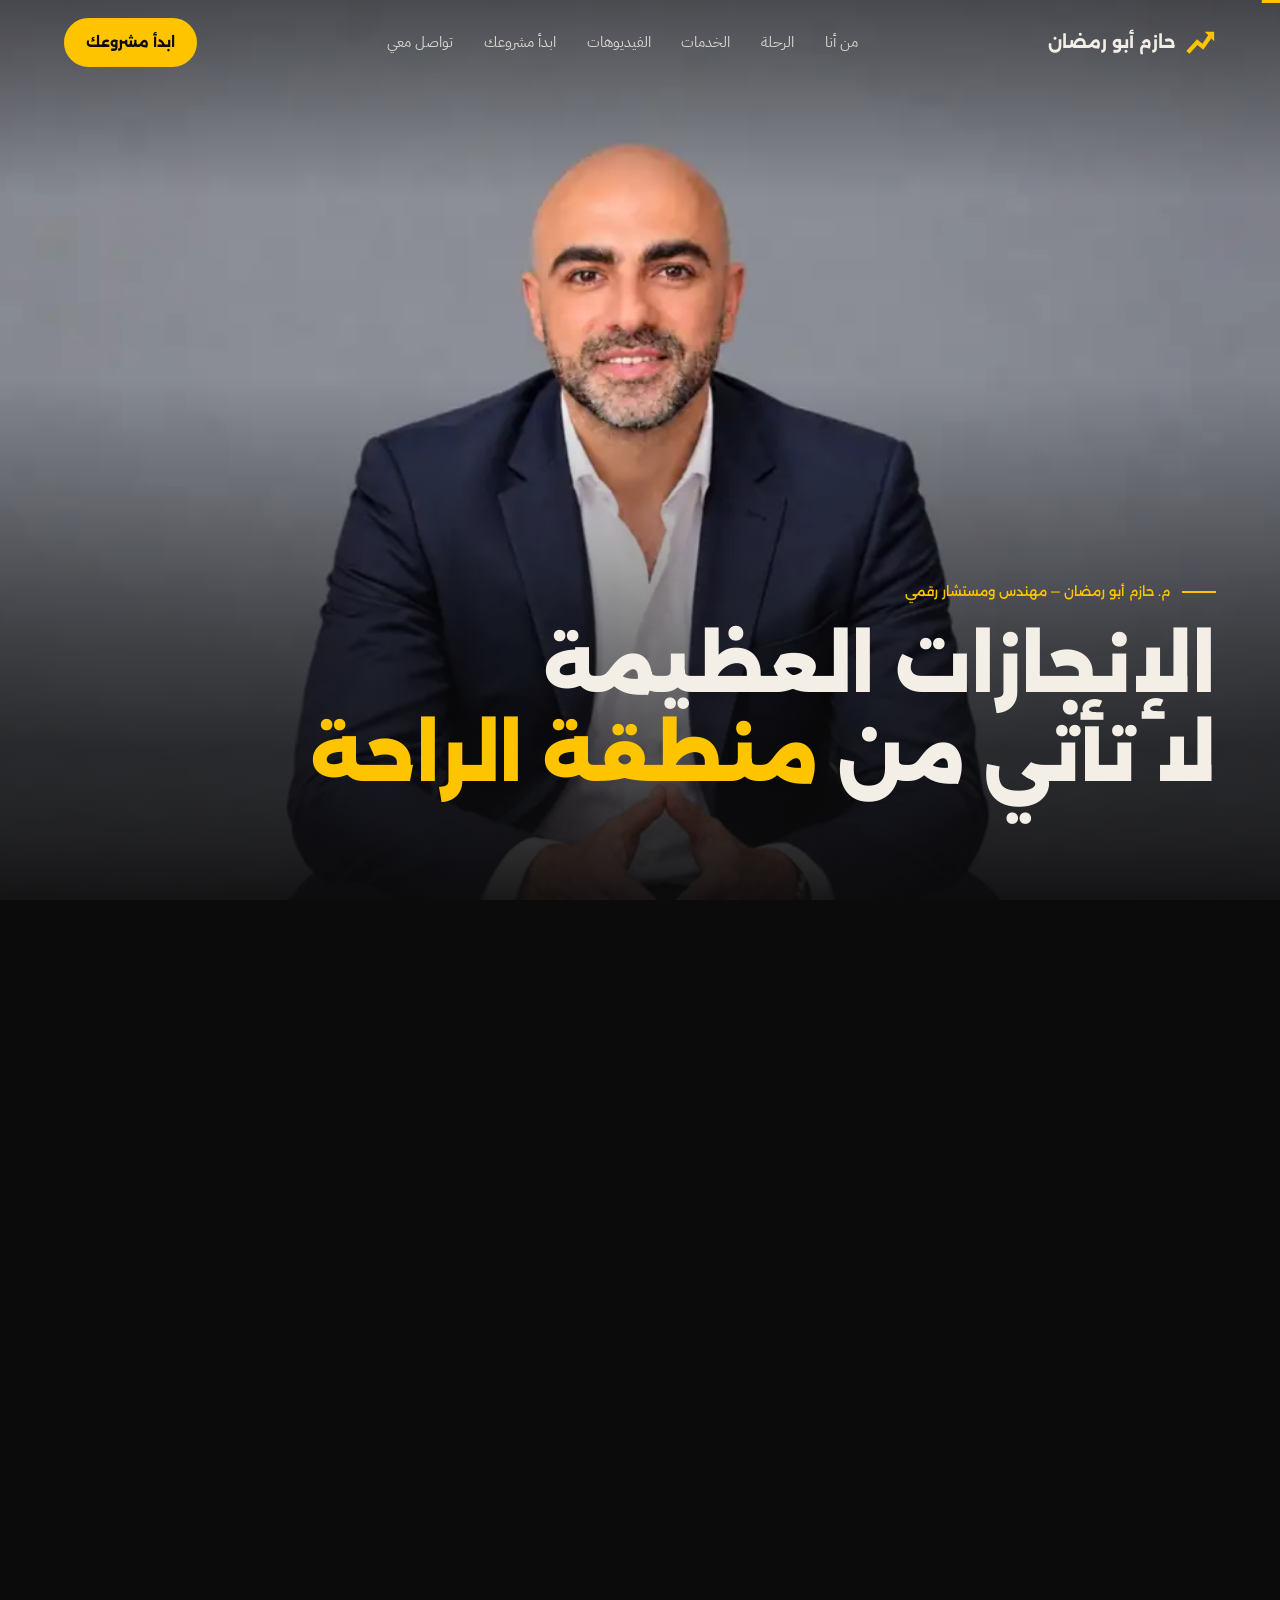
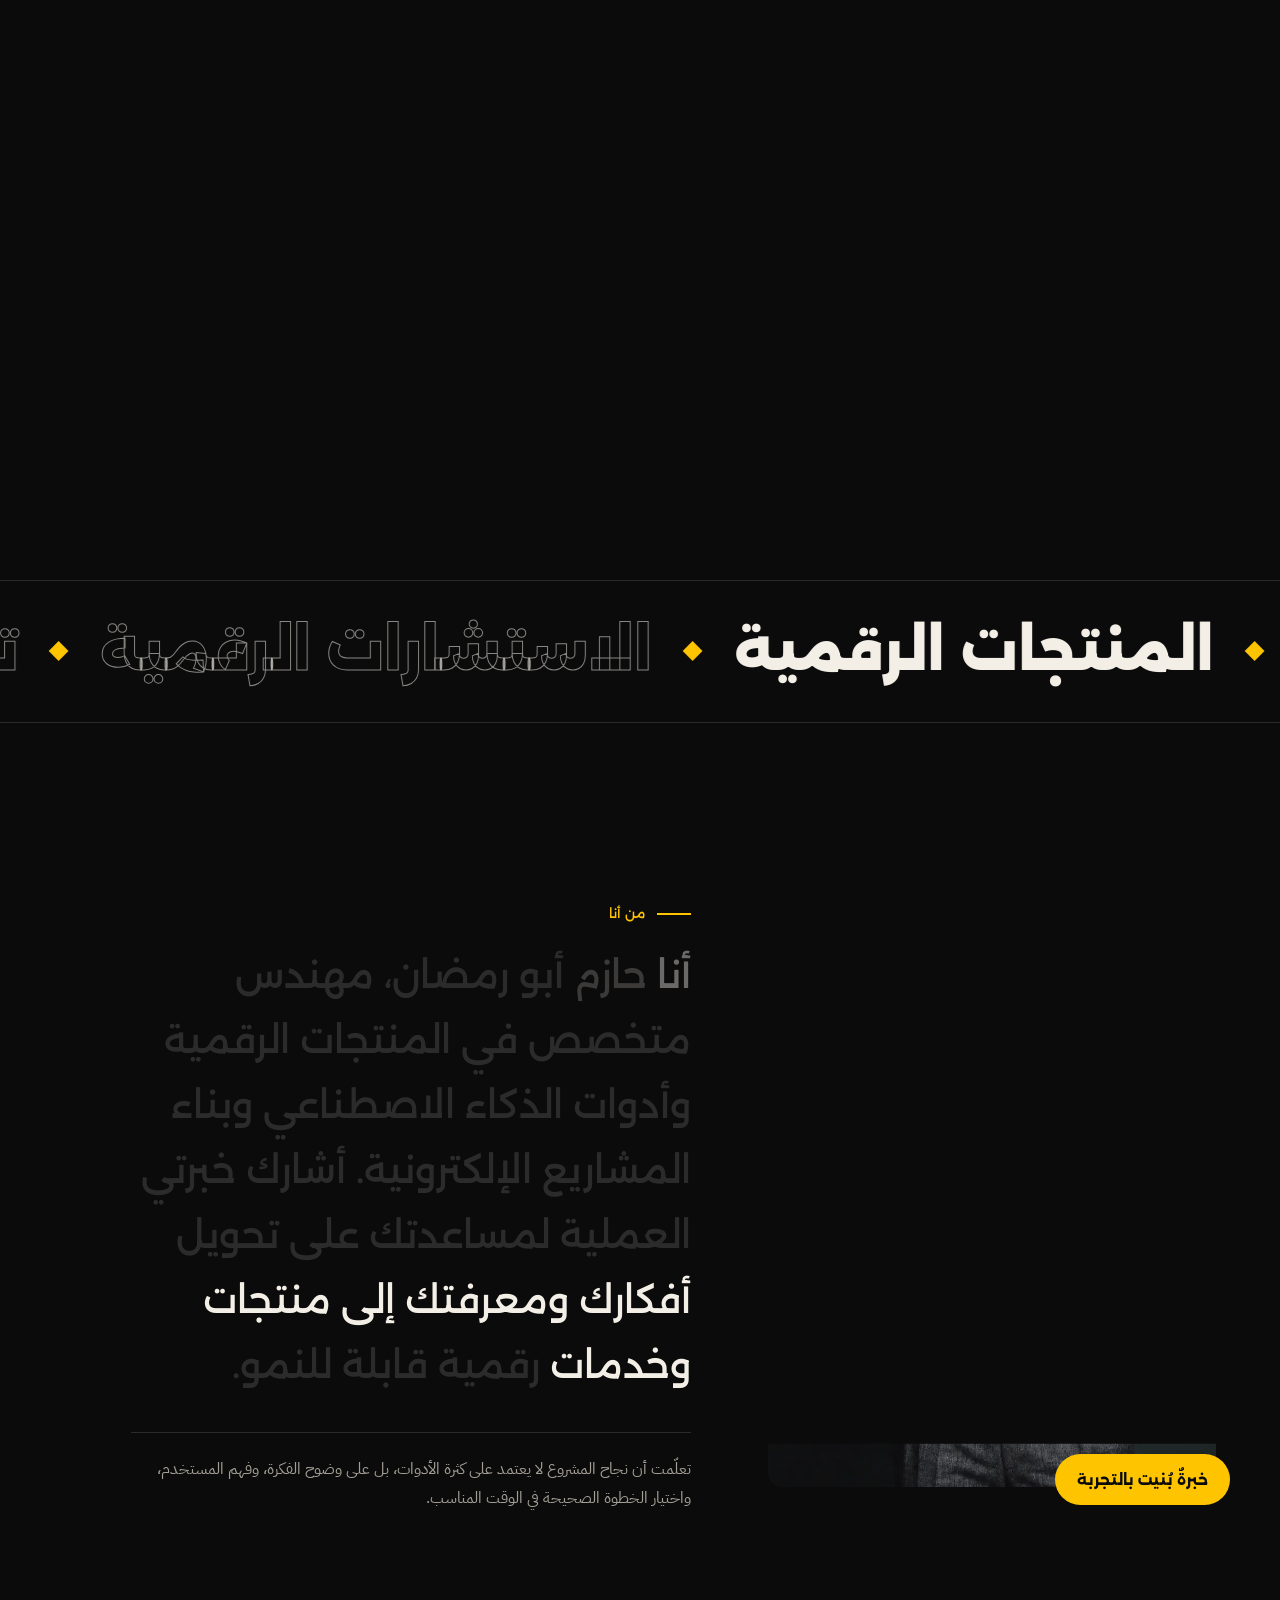
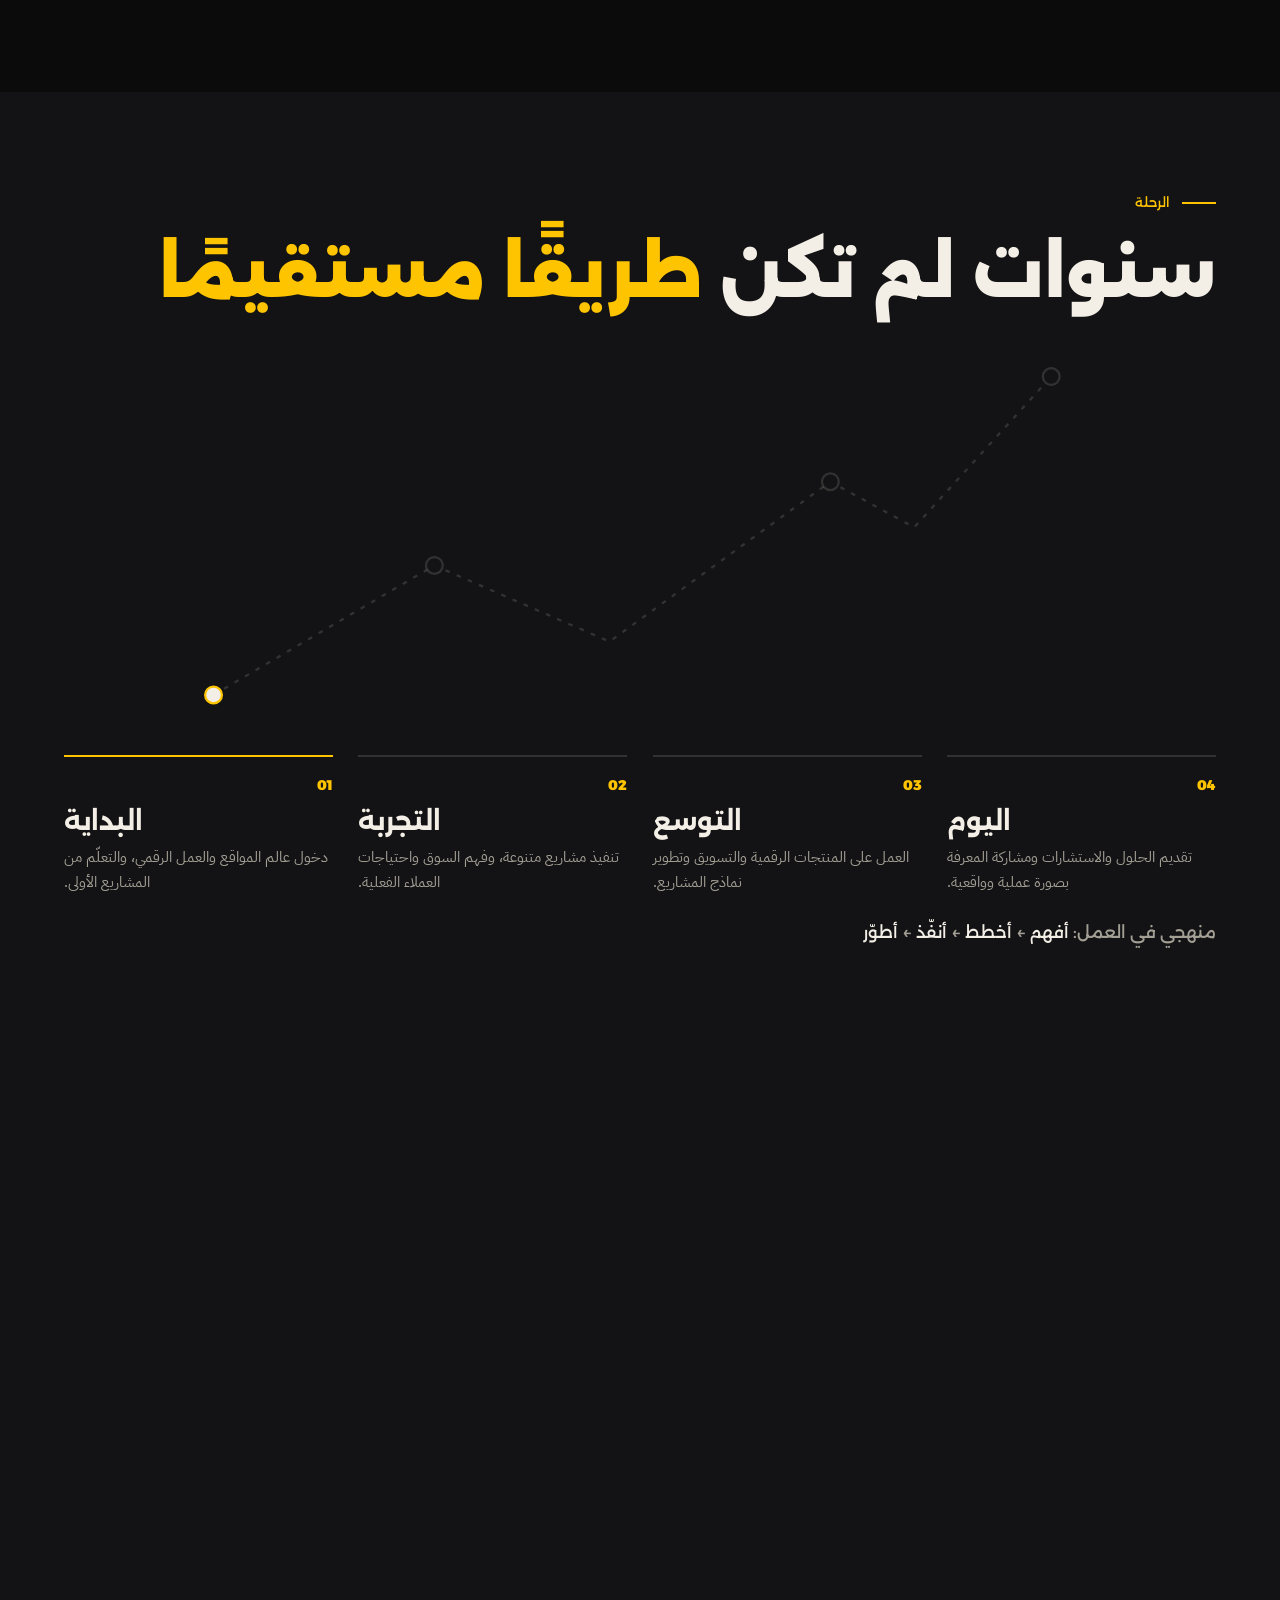
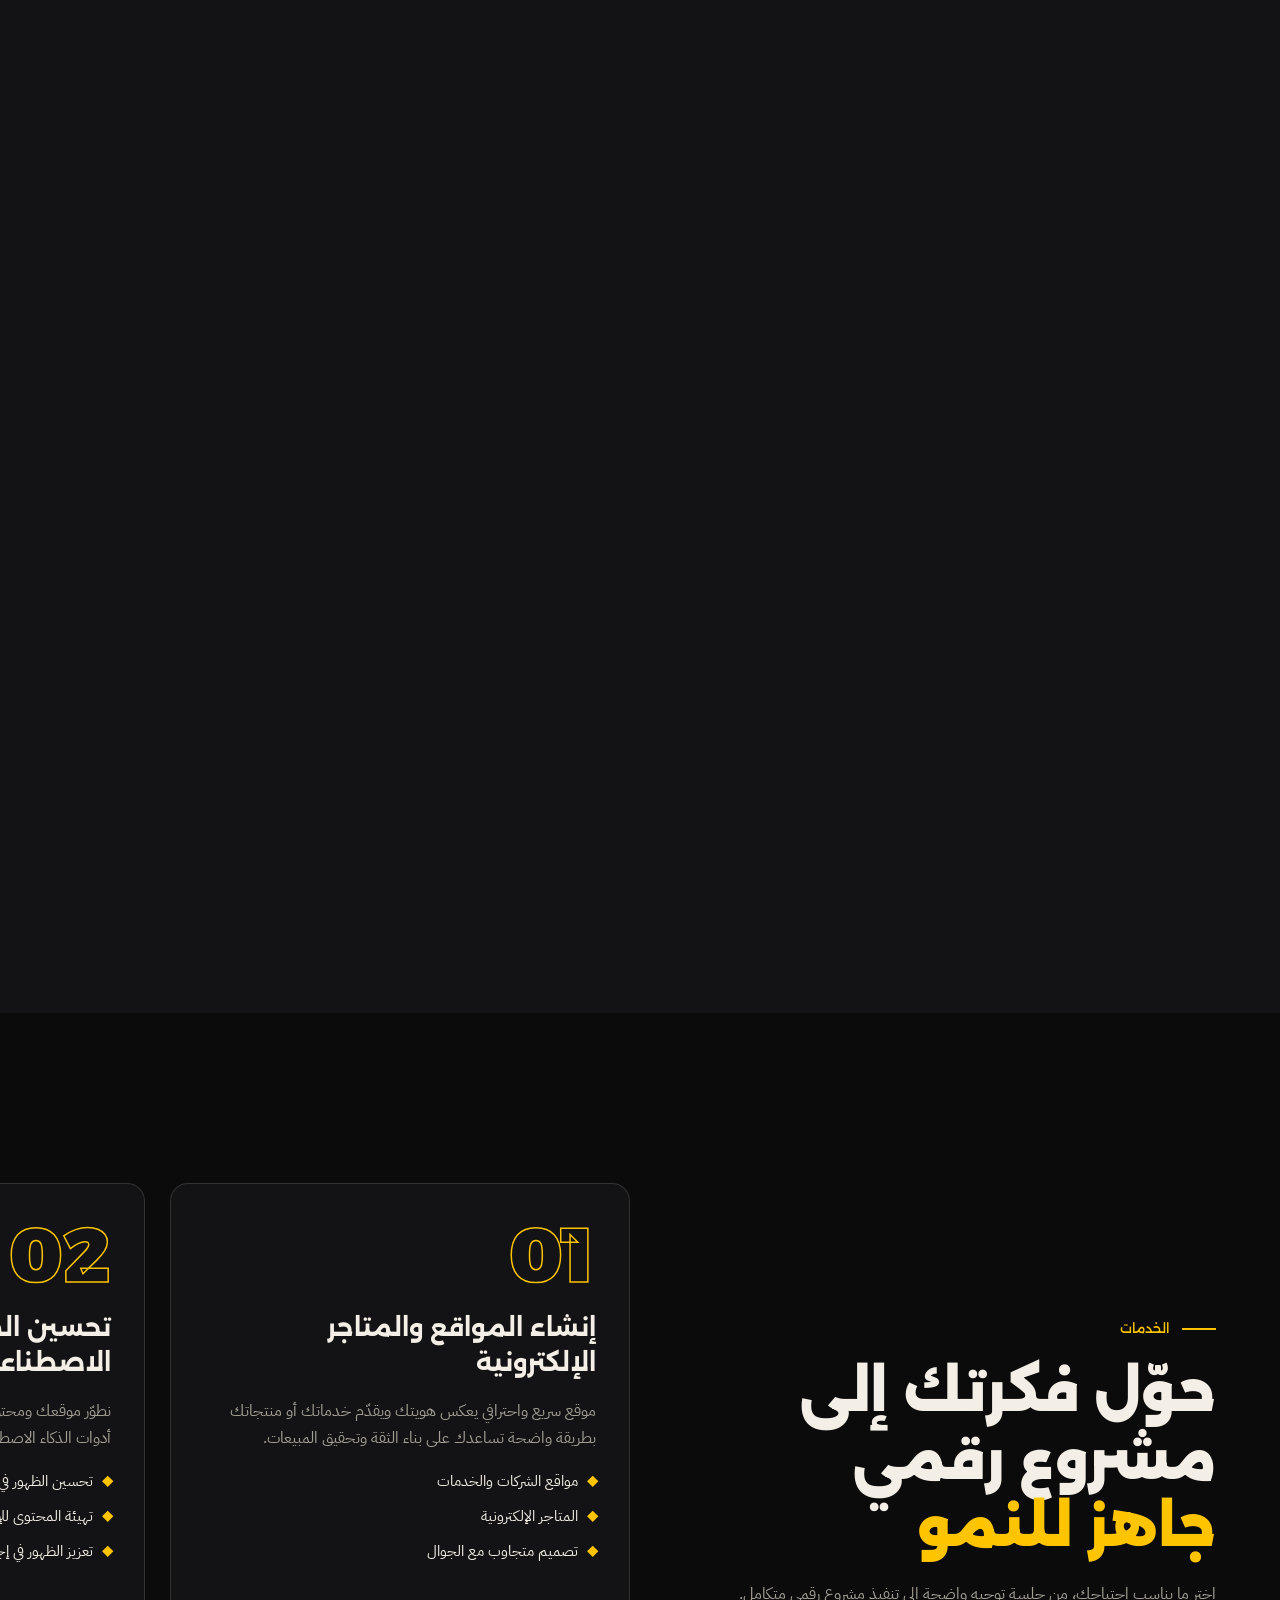
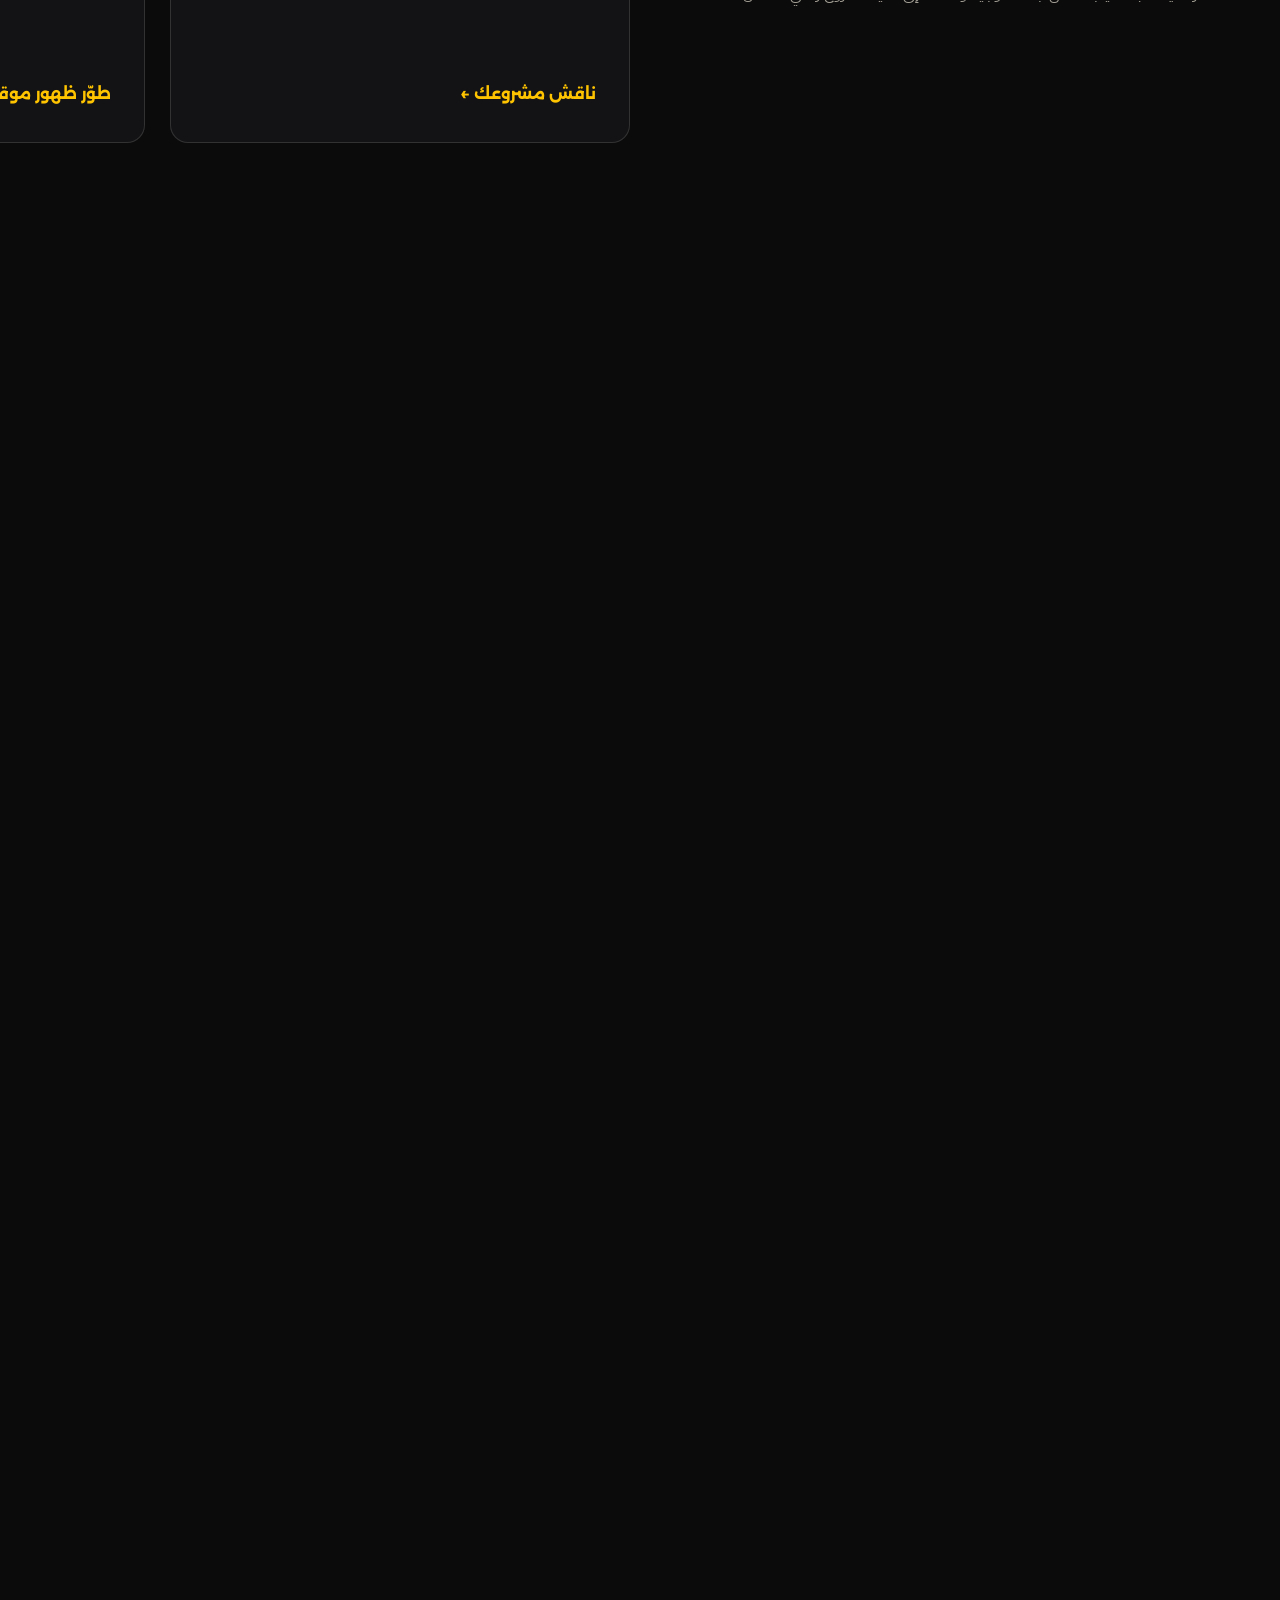
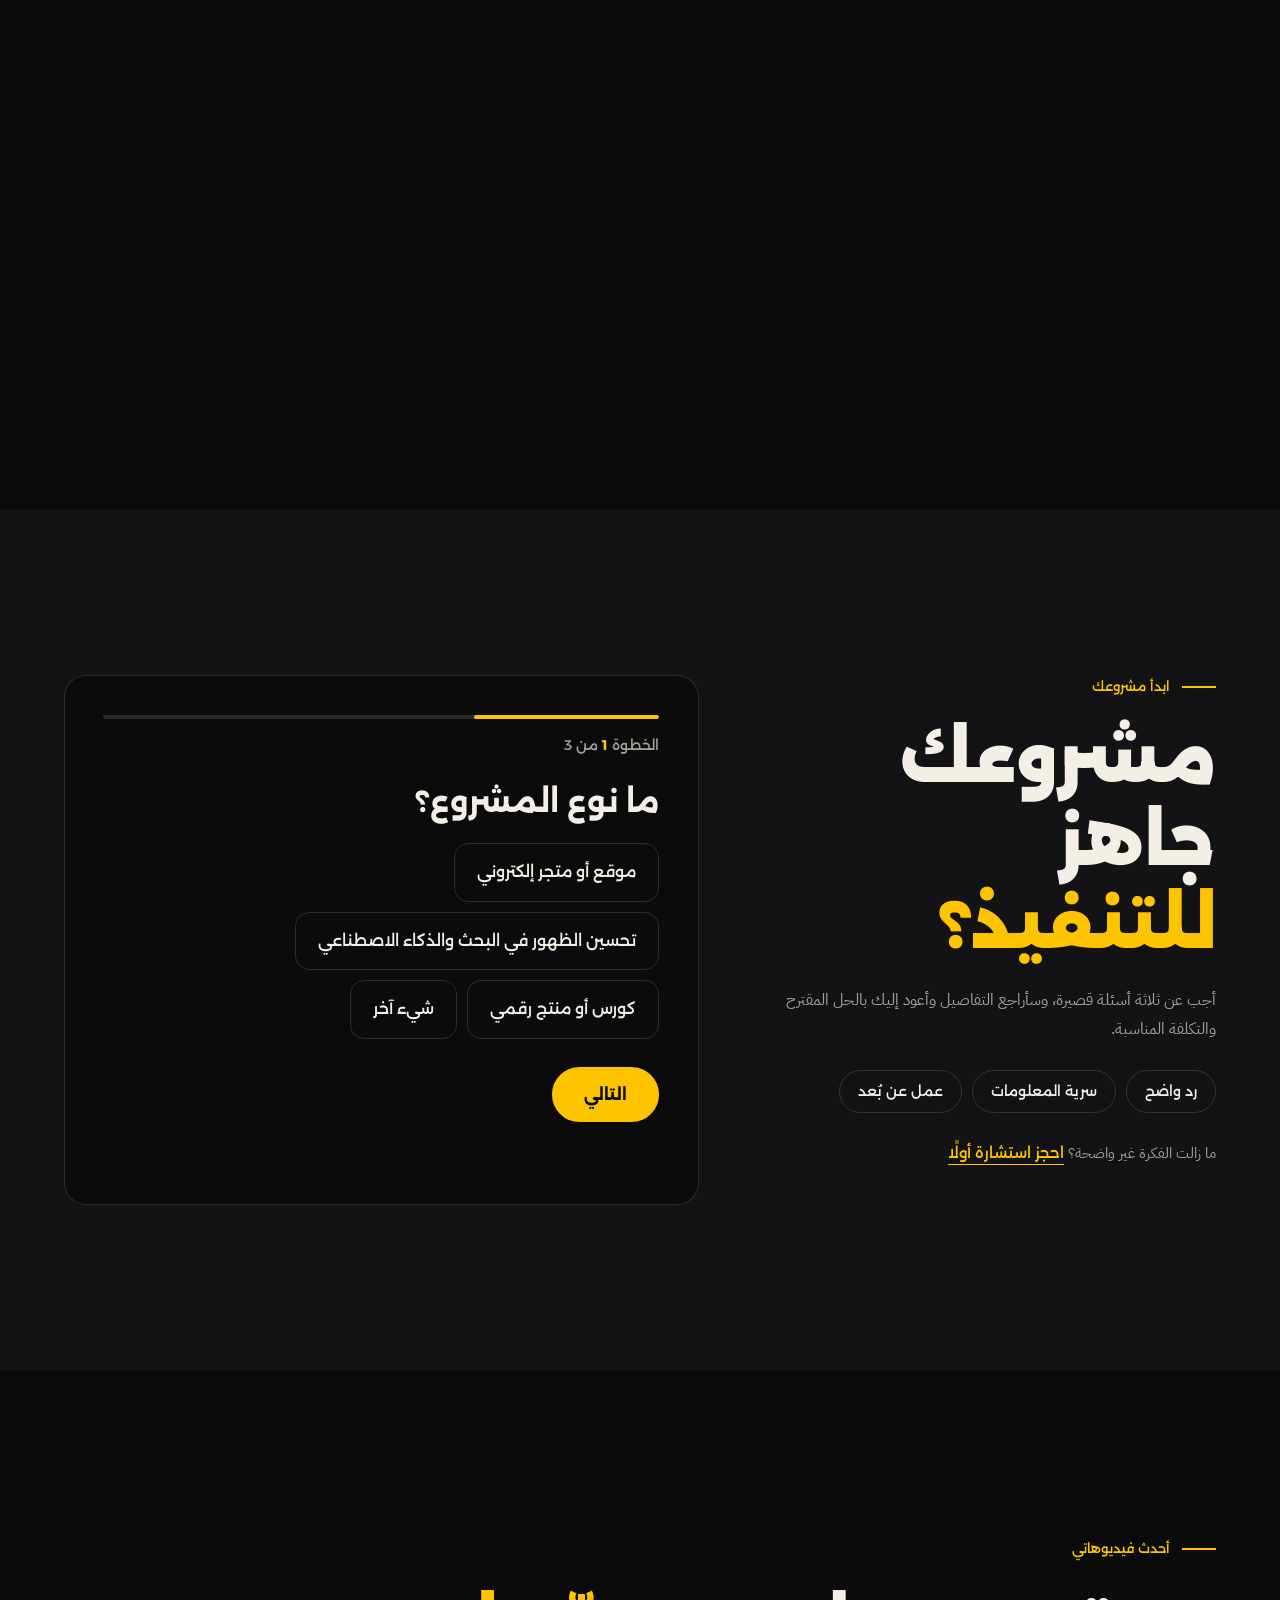
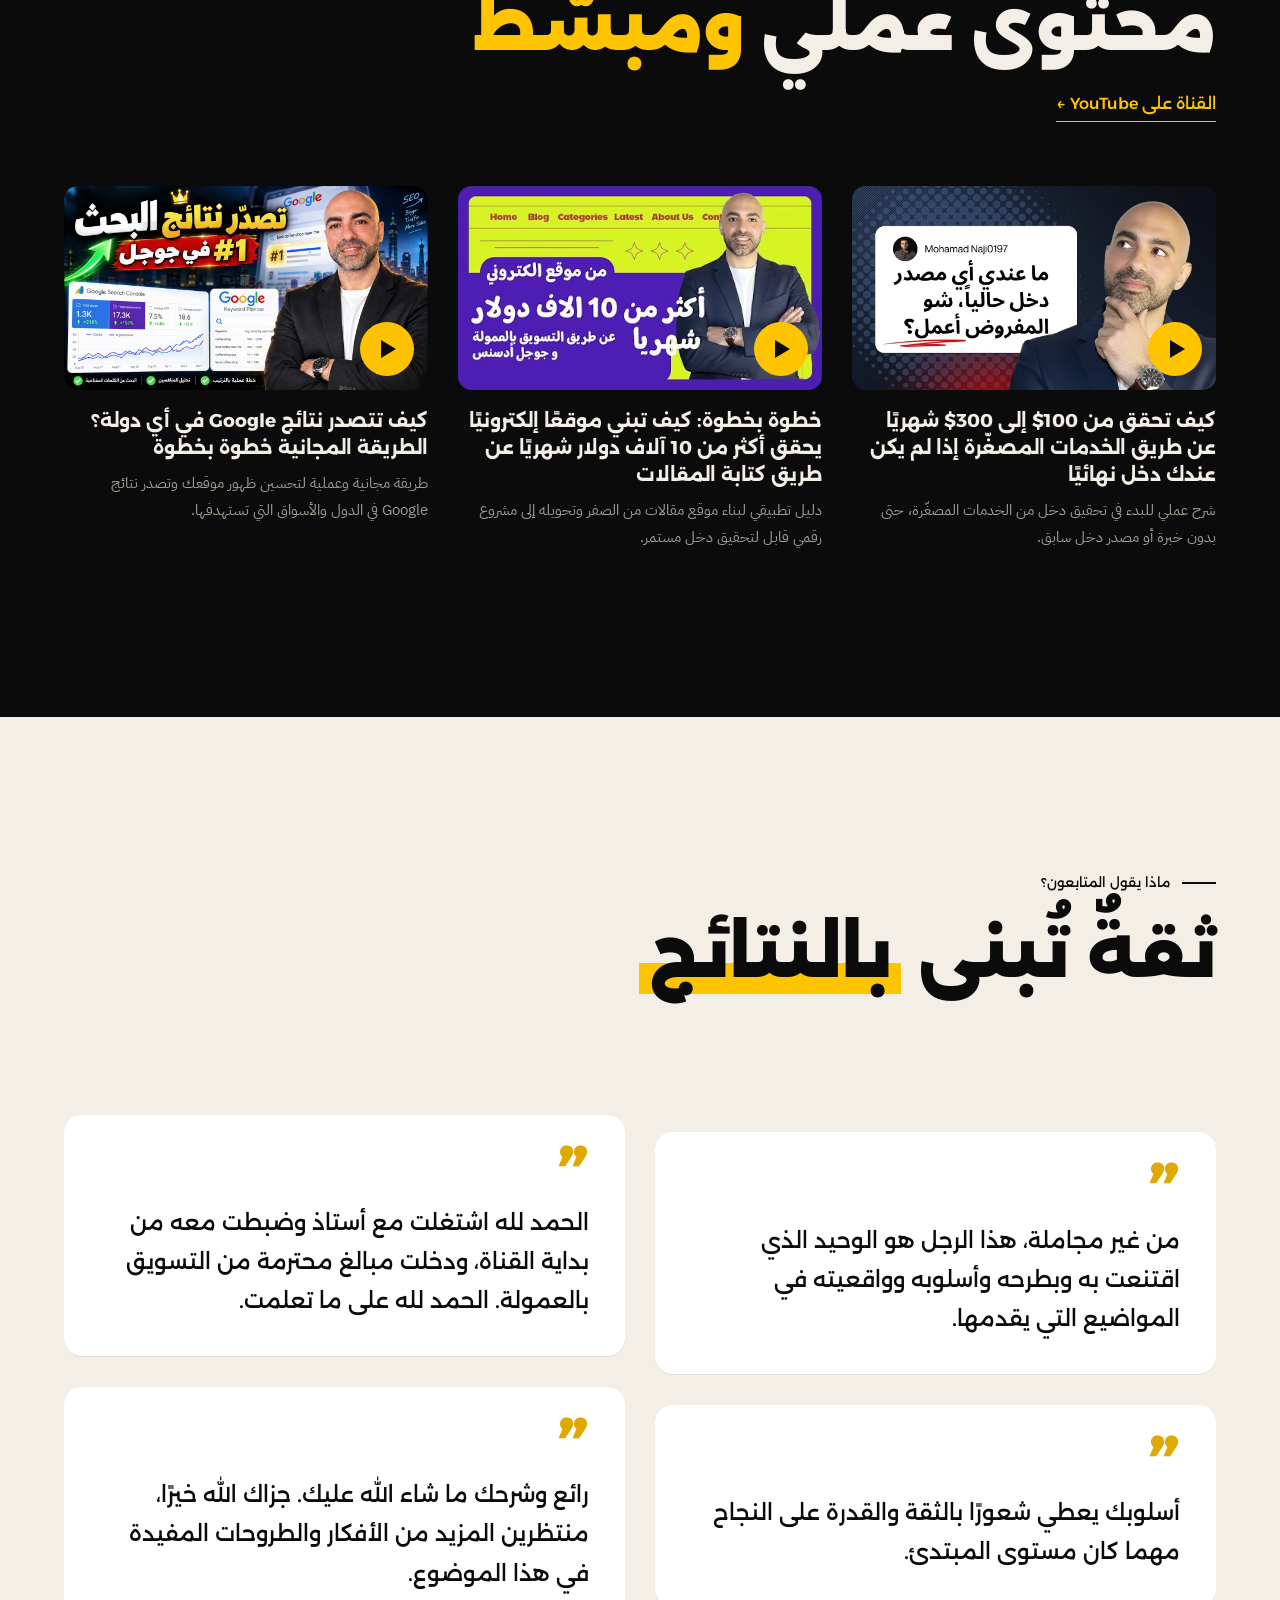
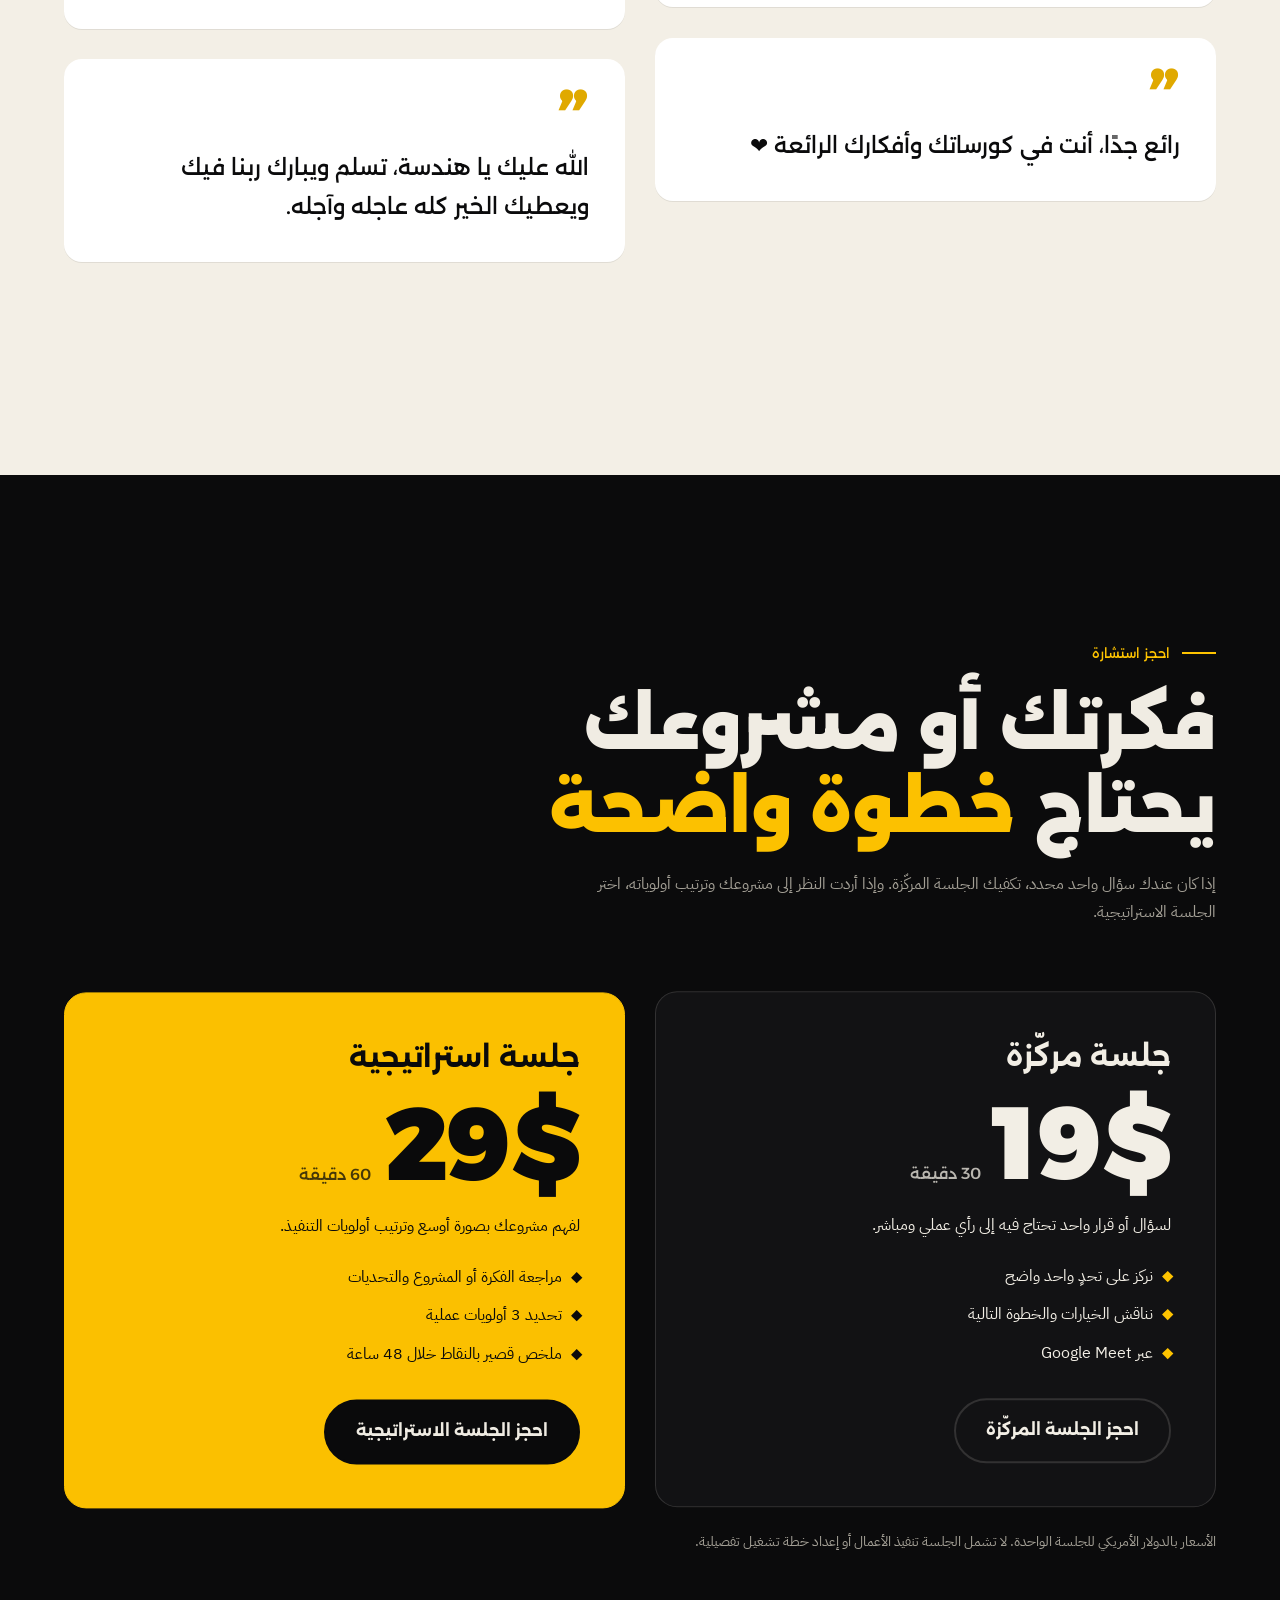
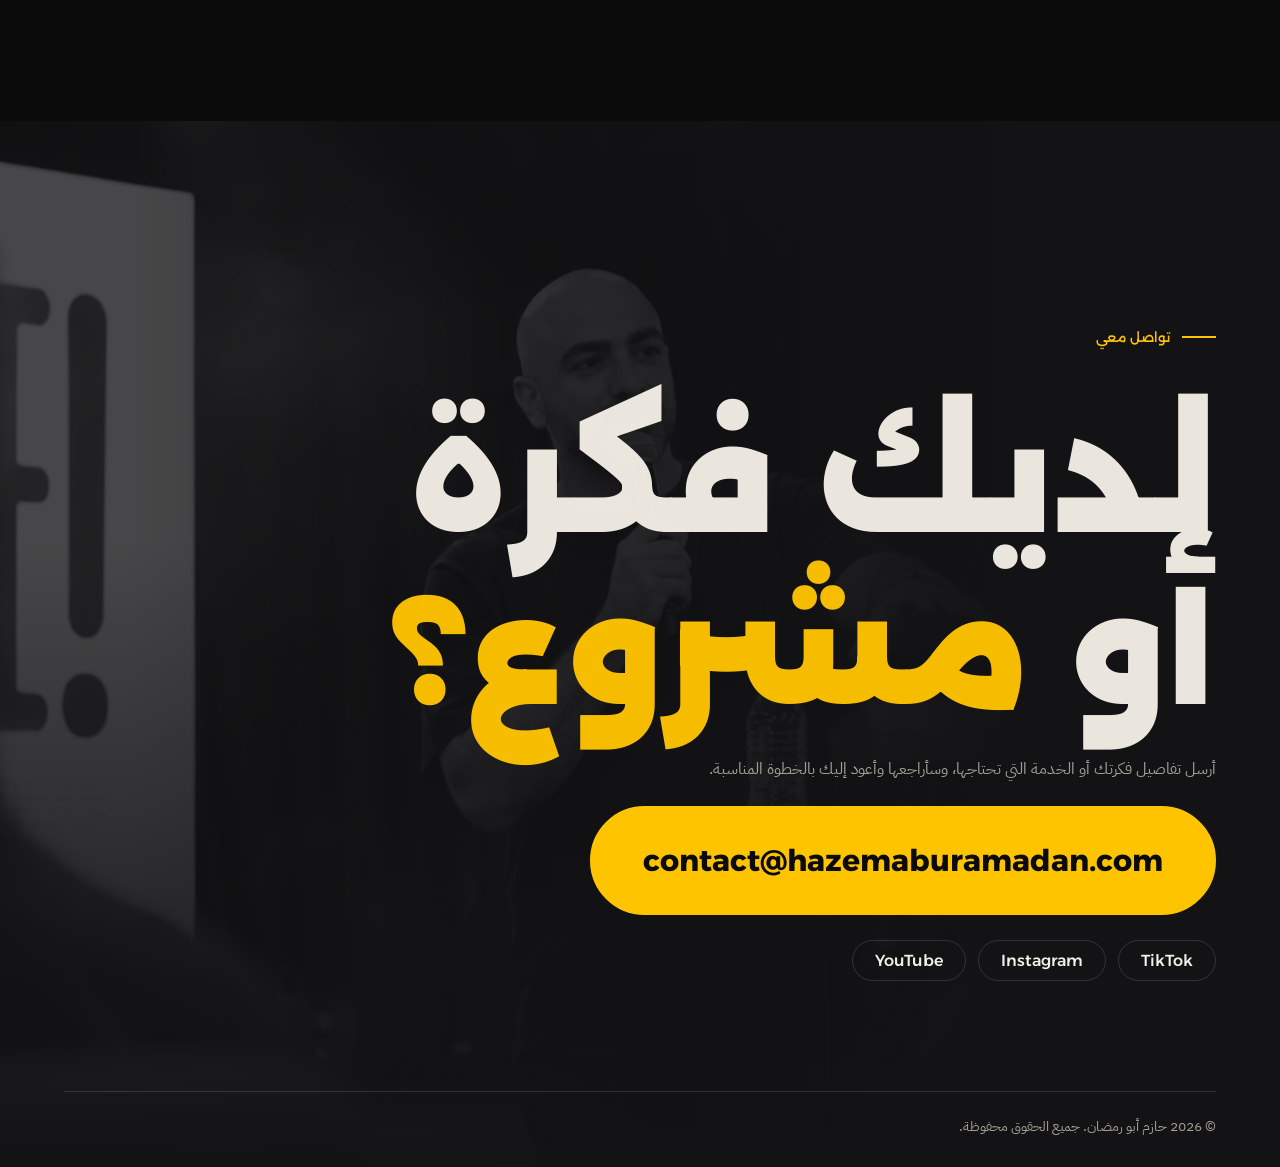
==== index.html @ d41d203f "Send project form submissions through Web3Forms" ====
<!doctype html>
<html lang="ar" dir="rtl">
<head>
<meta charset="utf-8">
<meta name="viewport" content="width=device-width, initial-scale=1">
<title>حازم أبو رمضان — مهندس ومستشار رقمي</title>
<meta name="description" content="م. حازم أبو رمضان، مهندس ومستشار رقمي. أكثر من 131 مشروعًا وموقعًا ناجحًا. استشارات، كورسات، وبناء مشاريع ومنتجات رقمية قابلة للنمو.">
<link rel="canonical" href="https://hazemaburamadan.com/">
<meta property="og:type" content="website">
<meta property="og:locale" content="ar_AR">
<meta property="og:title" content="حازم أبو رمضان — مهندس ومستشار رقمي">
<meta property="og:description" content="أساعدك على تحويل فكرتك إلى مشروع رقمي واضح وقابل للنمو.">
<meta property="og:url" content="https://hazemaburamadan.com/">
<meta property="og:image" content="https://hazemaburamadan.com/assets/img/og.jpg">
<meta name="twitter:card" content="summary_large_image">
<meta name="theme-color" content="#0b0b0c">
<link rel="icon" href="assets/img/logo.png">
<link rel="preconnect" href="https://fonts.googleapis.com">
<link rel="preconnect" href="https://fonts.gstatic.com" crossorigin>
<link href="https://fonts.googleapis.com/css2?family=Alexandria:wght@300;500;700;900&family=IBM+Plex+Sans+Arabic:wght@300;400;500;600&display=swap" rel="stylesheet">
<link rel="preload" as="image" href="assets/seq/f_001.webp">
<link rel="stylesheet" href="assets/css/style.css">
<script type="application/ld+json">
{"@context":"https://schema.org","@type":"Person","name":"حازم أبو رمضان","alternateName":"Hazem Abu Ramadan","jobTitle":"مهندس ومستشار رقمي","url":"https://hazemaburamadan.com/","email":"contact@hazemaburamadan.com","sameAs":["https://www.youtube.com/@HazemAbuRamadan","https://www.instagram.com/hazem.abu.ramadan/","https://www.tiktok.com/@hazem_aburamadan"]}
</script>
</head>
<body>
<a class="skip" href="#about">تخطَّ إلى المحتوى</a>
<div class="progress" aria-hidden="true"><i></i></div>

<header class="top">
  <a class="brand" href="#hero" aria-label="حازم أبو رمضان — الرئيسية">
    <svg class="mark" viewBox="0 0 64 64" aria-hidden="true"><path d="M4 52 24 30l12 10L54 14" fill="none" stroke="currentColor" stroke-width="9" stroke-linejoin="miter"/><path d="M40 8h20v20z" fill="currentColor"/></svg>
    <span>حازم أبو رمضان</span>
  </a>
  <nav class="nav" aria-label="التنقل الرئيسي">
    <a href="#about">من أنا</a>
    <a href="#journey">الرحلة</a>
    <a href="#services">الخدمات</a>
    <a href="#videos">الفيديوهات</a>
    <a href="#project">ابدأ مشروعك</a>
    <a href="#contact">تواصل معي</a>
  </nav>
  <a class="btn btn--sm" href="#project">ابدأ مشروعك</a>
</header>

<main>
<!-- ============ HERO: scroll-scrubbed film ============ -->
<section class="hero" id="hero">
  <div class="hero__stage">
    <canvas class="hero__canvas" aria-hidden="true"></canvas>
    <img class="hero__poster" src="assets/seq/f_001.webp" alt="المهندس حازم أبو رمضان جالسًا ببدلة كحلية">
    <div class="hero__scrim" aria-hidden="true"></div>

    <div class="hero__copy" data-phase="0">
      <p class="eyebrow">م. حازم أبو رمضان — مهندس ومستشار رقمي</p>
      <h1>الإنجازات العظيمة<br>لا تأتي من <em>منطقة الراحة</em></h1>
    </div>

    <div class="hero__copy" data-phase="1" aria-hidden="true">
      <div class="stat">
        <b><span data-count="131">131</span>+</b>
        <span>مشروعًا وموقعًا ناجحًا</span>
      </div>
      <div class="stat">
        <b><span data-count="10">10</span>+</b>
        <span>سنوات من التجربة والتنفيذ</span>
      </div>
    </div>

    <div class="hero__copy" data-phase="2" aria-hidden="true">
      <h2>أحوّل فكرتك إلى مشروع رقمي<br><em>واضح وقابل للنمو</em></h2>
      <div class="hero__cta"><a class="btn" href="#project">ابدأ مشروعك</a><a class="btn btn--ghost" href="#consult">احجز استشارة</a></div>
    </div>

    <div class="hero__cue" aria-hidden="true"><span>مرّر للأسفل</span><i></i></div>
  </div>
</section>

<!-- ============ MARQUEE ============ -->
<div class="marquee" aria-hidden="true">
  <div class="marquee__track">
    <span>المنتجات الرقمية</span><i></i><span>أدوات الذكاء الاصطناعي</span><i></i><span>التسويق الرقمي</span><i></i><span>بناء المواقع</span><i></i><span>تطوير المشاريع</span><i></i><span>الاستشارات الرقمية</span><i></i>
    <span>المنتجات الرقمية</span><i></i><span>أدوات الذكاء الاصطناعي</span><i></i><span>التسويق الرقمي</span><i></i><span>بناء المواقع</span><i></i><span>تطوير المشاريع</span><i></i><span>الاستشارات الرقمية</span><i></i>
  </div>
</div>

<!-- ============ ABOUT ============ -->
<section class="about" id="about">
  <div class="about__media">
    <div class="about__frame"><img src="assets/img/portrait-dark.webp" alt="حازم أبو رمضان واقفًا بثقة بقميص أسود" loading="lazy" width="1000" height="1250"></div>
    <span class="about__tag">خبرةٌ بُنيت بالتجربة</span>
  </div>
  <div class="about__text">
    <p class="eyebrow">من أنا</p>
    <p class="reveal-words">أنا حازم أبو رمضان، مهندس متخصص في المنتجات الرقمية وأدوات الذكاء الاصطناعي وبناء المشاريع الإلكترونية. أشارك خبرتي العملية لمساعدتك على تحويل أفكارك ومعرفتك إلى منتجات وخدمات رقمية قابلة للنمو.</p>
    <p class="about__small">تعلّمت أن نجاح المشروع لا يعتمد على كثرة الأدوات، بل على وضوح الفكرة، وفهم المستخدم، واختيار الخطوة الصحيحة في الوقت المناسب.</p>
  </div>
</section>

<!-- ============ JOURNEY: the logo arrow draws itself ============ -->
<section class="journey" id="journey">
  <div class="journey__stage">
    <div class="journey__head">
      <p class="eyebrow">الرحلة</p>
      <h2>سنوات لم تكن <em>طريقًا مستقيمًا</em></h2>
    </div>
    <svg class="journey__svg" viewBox="0 0 1200 520" preserveAspectRatio="xMidYMid meet" aria-hidden="true">
      <path class="journey__ghost" d="M40 470 L330 300 L560 400 L850 190 L960 250 L1140 52"/>
      <path class="journey__line" d="M40 470 L330 300 L560 400 L850 190 L960 250 L1140 52"/>
      <path class="journey__head-arrow" d="M1078 8 H1188 V118 Z"/>
      <circle class="journey__dot" data-i="0" cx="40" cy="470" r="11"/>
      <circle class="journey__dot" data-i="1" cx="330" cy="300" r="11"/>
      <circle class="journey__dot" data-i="2" cx="850" cy="190" r="11"/>
      <circle class="journey__dot" data-i="3" cx="1140" cy="52" r="11"/>
    </svg>
    <ol class="journey__steps">
      <li data-i="0"><b>01</b><h3>البداية</h3><p>دخول عالم المواقع والعمل الرقمي، والتعلّم من المشاريع الأولى.</p></li>
      <li data-i="1"><b>02</b><h3>التجربة</h3><p>تنفيذ مشاريع متنوعة، وفهم السوق واحتياجات العملاء الفعلية.</p></li>
      <li data-i="2"><b>03</b><h3>التوسع</h3><p>العمل على المنتجات الرقمية والتسويق وتطوير نماذج المشاريع.</p></li>
      <li data-i="3"><b>04</b><h3>اليوم</h3><p>تقديم الحلول والاستشارات ومشاركة المعرفة بصورة عملية وواقعية.</p></li>
    </ol>
    <p class="journey__method">منهجي في العمل: <span>أفهم</span> ← <span>أخطط</span> ← <span>أنفّذ</span> ← <span>أطوّر</span></p>
  </div>
</section>

<!-- ============ SERVICES: horizontal scroll ============ -->
<section class="services" id="services">
  <div class="services__stage">
    <div class="services__track">
      <div class="services__intro">
        <p class="eyebrow">الخدمات</p>
        <h2>حوّل فكرتك إلى مشروع رقمي <em>جاهز للنمو</em></h2>
        <p>اختر ما يناسب احتياجك، من جلسة توجيه واضحة إلى تنفيذ مشروع رقمي متكامل.</p>
      </div>
      <article class="card">
        <b class="card__n">01</b>
        <h3>إنشاء المواقع والمتاجر الإلكترونية</h3>
        <p>موقع سريع واحترافي يعكس هويتك ويقدّم خدماتك أو منتجاتك بطريقة واضحة تساعدك على بناء الثقة وتحقيق المبيعات.</p>
        <ul><li>مواقع الشركات والخدمات</li><li>المتاجر الإلكترونية</li><li>تصميم متجاوب مع الجوال</li></ul>
        <a href="#project">ناقش مشروعك ←</a>
      </article>
      <article class="card">
        <b class="card__n">02</b>
        <h3>تحسين الظهور في البحث والذكاء الاصطناعي</h3>
        <p>نطوّر موقعك ومحتواك ليظهر بصورة أفضل في Google وإجابات أدوات الذكاء الاصطناعي، عبر خطة عملية تناسب مشروعك.</p>
        <ul><li>تحسين الظهور في Google عبر SEO</li><li>تهيئة المحتوى للإجابات المباشرة عبر AEO</li><li>تعزيز الظهور في إجابات الذكاء الاصطناعي عبر GEO</li></ul>
        <a href="#project">طوّر ظهور موقعك ←</a>
      </article>
      <article class="card">
        <b class="card__n">03</b>
        <h3>الاستشارات الرقمية</h3>
        <p>جلسة فردية نراجع فيها فكرتك أو مشروعك، نحدّد التحديات، ونخرج بخطة واضحة وخطوات قابلة للتنفيذ.</p>
        <ul><li>تقييم الفكرة والنموذج الربحي</li><li>اختيار الأدوات المناسبة</li><li>خطة تنفيذ عملية</li></ul>
        <a href="#consult">احجز استشارتك ←</a>
      </article>
      <article class="card">
        <b class="card__n">04</b>
        <h3>تطوير وتجهيز المنتجات الرقمية</h3>
        <p>مساعدتك في تحويل خبرتك أو فكرتك إلى كورس أو منتج رقمي منظم وجاهز للبيع، من العرض حتى الإطلاق.</p>
        <ul><li>ترتيب المنتج والعرض</li><li>تجهيز منصة البيع</li><li>إعداد رحلة العميل</li></ul>
        <a href="#project">ابدأ منتجك الرقمي ←</a>
      </article>
      <div class="services__photo"><img src="assets/img/stage-blue.webp" alt="حازم أبو رمضان يلقي محاضرة على المسرح" loading="lazy" width="1000" height="1331"></div>
    </div>
  </div>
</section>

<!-- ============ PROJECT BRIEF FORM ============ -->
<section class="project" id="project">
  <div class="project__head">
    <p class="eyebrow">ابدأ مشروعك</p>
    <h2>مشروعك جاهز <em>للتنفيذ؟</em></h2>
    <p>أجب عن ثلاثة أسئلة قصيرة، وسأراجع التفاصيل وأعود إليك بالحل المقترح والتكلفة المناسبة.</p>
    <ul class="project__trust"><li>رد واضح</li><li>سرية المعلومات</li><li>عمل عن بُعد</li></ul>
    <p class="project__alt">ما زالت الفكرة غير واضحة؟ <a class="link" href="#consult">احجز استشارة أولًا</a></p>
  </div>

  <form class="brief" action="mailto:contact@hazemaburamadan.com" method="post" enctype="text/plain" data-access-key="a181da45-0cd7-4016-ab55-d5586b42b262">
    <div class="brief__progress" aria-hidden="true"><i></i></div>
    <p class="brief__count" aria-live="polite">الخطوة <b>1</b> من 3</p>

    <fieldset class="brief__step">
      <legend>ما نوع المشروع؟</legend>
      <div class="chips">
        <label><input type="radio" name="نوع المشروع" value="موقع أو متجر إلكتروني" required><span>موقع أو متجر إلكتروني</span></label>
        <label><input type="radio" name="نوع المشروع" value="تحسين الظهور في البحث والذكاء الاصطناعي"><span>تحسين الظهور في البحث والذكاء الاصطناعي</span></label>
        <label><input type="radio" name="نوع المشروع" value="كورس أو منتج رقمي"><span>كورس أو منتج رقمي</span></label>
        <label><input type="radio" name="نوع المشروع" value="شيء آخر"><span>شيء آخر</span></label>
      </div>
    </fieldset>

    <fieldset class="brief__step">
      <legend>الميزانية وموعد البدء</legend>
      <p class="brief__label" id="l-budget">الميزانية التقريبية</p>
      <div class="chips" role="group" aria-labelledby="l-budget">
        <label><input type="radio" name="الميزانية" value="أقل من 500$" required><span>أقل من 500$</span></label>
        <label><input type="radio" name="الميزانية" value="500$ – 1500$"><span>500$ – 1500$</span></label>
        <label><input type="radio" name="الميزانية" value="1500$ – 5000$"><span>1500$ – 5000$</span></label>
        <label><input type="radio" name="الميزانية" value="أكثر من 5000$"><span>أكثر من 5000$</span></label>
      </div>
      <p class="brief__label" id="l-start">متى تريد أن نبدأ؟</p>
      <div class="chips" role="group" aria-labelledby="l-start">
        <label><input type="radio" name="موعد البدء" value="فورًا" required><span>فورًا</span></label>
        <label><input type="radio" name="موعد البدء" value="خلال شهر"><span>خلال شهر</span></label>
        <label><input type="radio" name="موعد البدء" value="خلال ثلاثة أشهر"><span>خلال ثلاثة أشهر</span></label>
      </div>
    </fieldset>

    <fieldset class="brief__step">
      <legend>أخبرني عن مشروعك</legend>
      <div class="fields">
        <label class="field"><span>الاسم</span><input type="text" name="الاسم" autocomplete="name" required></label>
        <label class="field"><span>البريد الإلكتروني</span><input type="email" name="البريد الإلكتروني" autocomplete="email" dir="ltr" required></label>
        <label class="field"><span>واتساب <small>(اختياري)</small></span><input type="tel" name="واتساب" autocomplete="tel" dir="ltr"></label>
        <label class="field"><span>رابط المشروع <small>(اختياري)</small></span><input type="url" name="رابط المشروع" dir="ltr" placeholder="https://"></label>
        <label class="field field--wide"><span>وصف المشروع والنتيجة التي تريدها</span><textarea name="وصف المشروع" rows="4" required></textarea></label>
        <label class="hp" aria-hidden="true">اترك هذا الحقل فارغًا<input type="text" name="_gotcha" tabindex="-1" autocomplete="off"></label>
      </div>
    </fieldset>

    <div class="brief__nav">
      <button type="button" class="btn btn--ghost" data-back hidden>السابق</button>
      <button type="button" class="btn" data-next>التالي</button>
      <button type="submit" class="btn" data-send>أرسل تفاصيل المشروع</button>
    </div>
    <p class="brief__status" role="status"></p>
  </form>
</section>

<!-- ============ VIDEOS ============ -->
<section class="videos" id="videos">
  <div class="videos__head">
    <p class="eyebrow">أحدث فيديوهاتي</p>
    <h2>محتوى عملي <em>ومبسّط</em></h2>
    <a class="link" href="https://www.youtube.com/@HazemAbuRamadan" target="_blank" rel="noopener">القناة على YouTube ←</a>
  </div>
  <div class="videos__grid">
    <a class="video" href="https://www.youtube.com/watch?v=qSStEXOLOdw" target="_blank" rel="noopener">
      <div class="video__thumb"><img src="assets/img/yt-qSStEXOLOdw.jpg" alt="" loading="lazy"><i aria-hidden="true"></i></div>
      <h3>كيف تحقق من 100$ إلى 300$ شهريًا عن طريق الخدمات المصغّرة إذا لم يكن عندك دخل نهائيًا</h3>
      <p>شرح عملي للبدء في تحقيق دخل من الخدمات المصغّرة، حتى بدون خبرة أو مصدر دخل سابق.</p>
    </a>
    <a class="video" href="https://www.youtube.com/watch?v=sbOnAYzgi8M" target="_blank" rel="noopener">
      <div class="video__thumb"><img src="assets/img/yt-sbOnAYzgi8M.jpg" alt="" loading="lazy"><i aria-hidden="true"></i></div>
      <h3>خطوة بخطوة: كيف تبني موقعًا إلكترونيًا يحقق أكثر من 10 آلاف دولار شهريًا عن طريق كتابة المقالات</h3>
      <p>دليل تطبيقي لبناء موقع مقالات من الصفر وتحويله إلى مشروع رقمي قابل لتحقيق دخل مستمر.</p>
    </a>
    <a class="video" href="https://www.youtube.com/watch?v=OzNScuz71yE" target="_blank" rel="noopener">
      <div class="video__thumb"><img src="assets/img/yt-OzNScuz71yE.jpg" alt="" loading="lazy"><i aria-hidden="true"></i></div>
      <h3>كيف تتصدر نتائج Google في أي دولة؟ الطريقة المجانية خطوة بخطوة</h3>
      <p>طريقة مجانية وعملية لتحسين ظهور موقعك وتصدر نتائج Google في الدول والأسواق التي تستهدفها.</p>
    </a>
  </div>
</section>

<!-- ============ VOICES ============ -->
<section class="voices" id="voices">
  <div class="voices__head">
    <p class="eyebrow">ماذا يقول المتابعون؟</p>
    <h2>ثقةٌ تُبنى <em>بالنتائج</em></h2>
  </div>
  <div class="voices__cols">
    <div class="voices__col" data-speed="-60">
      <blockquote>من غير مجاملة، هذا الرجل هو الوحيد الذي اقتنعت به وبطرحه وأسلوبه وواقعيته في المواضيع التي يقدمها.</blockquote>
      <blockquote>أسلوبك يعطي شعورًا بالثقة والقدرة على النجاح مهما كان مستوى المبتدئ.</blockquote>
      <blockquote>رائع جدًا، أنت في كورساتك وأفكارك الرائعة ❤️</blockquote>
    </div>
    <div class="voices__col" data-speed="60">
      <blockquote>الحمد لله اشتغلت مع أستاذ وضبطت معه من بداية القناة، ودخلت مبالغ محترمة من التسويق بالعمولة. الحمد لله على ما تعلمت.</blockquote>
      <blockquote>رائع وشرحك ما شاء الله عليك. جزاك الله خيرًا، منتظرين المزيد من الأفكار والطروحات المفيدة في هذا الموضوع.</blockquote>
      <blockquote>الله عليك يا هندسة، تسلم ويبارك ربنا فيك ويعطيك الخير كله عاجله وآجله.</blockquote>
    </div>
  </div>
</section>

<!-- ============ CONSULTATION ============ -->
<section class="consult" id="consult">
  <div class="consult__head">
    <p class="eyebrow">احجز استشارة</p>
    <h2>فكرتك أو مشروعك يحتاج <em>خطوة واضحة</em></h2>
    <p>إذا كان عندك سؤال واحد محدد، تكفيك الجلسة المركّزة. وإذا أردت النظر إلى مشروعك وترتيب أولوياته، اختر الجلسة الاستراتيجية.</p>
  </div>
  <div class="consult__grid">
    <article class="plan">
      <h3>جلسة مركّزة</h3>
      <p class="plan__price"><b>19$</b><span>30 دقيقة</span></p>
      <p>لسؤال أو قرار واحد تحتاج فيه إلى رأي عملي ومباشر.</p>
      <ul><li>نركز على تحدٍ واحد واضح</li><li>نناقش الخيارات والخطوة التالية</li><li>عبر Google Meet</li></ul>
      <a class="btn btn--ghost" href="https://hazemaburamadan.com/consultation/">احجز الجلسة المركّزة</a>
    </article>
    <article class="plan plan--hot">
      <h3>جلسة استراتيجية</h3>
      <p class="plan__price"><b>29$</b><span>60 دقيقة</span></p>
      <p>لفهم مشروعك بصورة أوسع وترتيب أولويات التنفيذ.</p>
      <ul><li>مراجعة الفكرة أو المشروع والتحديات</li><li>تحديد 3 أولويات عملية</li><li>ملخص قصير بالنقاط خلال 48 ساعة</li></ul>
      <a class="btn" href="https://hazemaburamadan.com/consultation/">احجز الجلسة الاستراتيجية</a>
    </article>
  </div>
  <p class="consult__note">الأسعار بالدولار الأمريكي للجلسة الواحدة. لا تشمل الجلسة تنفيذ الأعمال أو إعداد خطة تشغيل تفصيلية.</p>
</section>
</main>

<!-- ============ CONTACT / FOOTER ============ -->
<footer class="contact" id="contact">
  <div class="contact__bg" aria-hidden="true"><img src="assets/img/stage-bw.webp" alt="" loading="lazy"></div>
  <div class="contact__inner">
    <p class="eyebrow">تواصل معي</p>
    <h2 class="contact__big">لديك فكرة<br>أو <em>مشروع؟</em></h2>
    <p>أرسل تفاصيل فكرتك أو الخدمة التي تحتاجها، وسأراجعها وأعود إليك بالخطوة المناسبة.</p>
    <a class="btn btn--xl" href="mailto:contact@hazemaburamadan.com">contact@hazemaburamadan.com</a>
    <ul class="contact__social">
      <li><a href="https://www.youtube.com/@HazemAbuRamadan" target="_blank" rel="noopener">YouTube</a></li>
      <li><a href="https://www.instagram.com/hazem.abu.ramadan/" target="_blank" rel="noopener">Instagram</a></li>
      <li><a href="https://www.tiktok.com/@hazem_aburamadan" target="_blank" rel="noopener">TikTok</a></li>
    </ul>
  </div>
  <p class="contact__legal">© 2026 حازم أبو رمضان. جميع الحقوق محفوظة.</p>
</footer>

<script src="assets/js/gsap.min.js"></script>
<script src="assets/js/ScrollTrigger.min.js"></script>
<script src="assets/js/lenis.min.js"></script>
<script src="assets/js/main.js"></script>
</body>
</html>
---- assets/css/style.css ----
/* hazemaburamadan.com — redesign
   ink + signal yellow, Arabic RTL, scroll-linked */
:root {
  --ink: #0b0b0c;
  --ink-2: #131315;
  --ink-3: #1d1d20;
  --paper: #f3efe6;
  --text: #f3efe6;
  --muted: #a39f95;
  --line: rgba(243, 239, 230, .14);
  --yellow: #ffc400;
  --yellow-deep: #e0a900;
  --display: "Alexandria", "IBM Plex Sans Arabic", system-ui, sans-serif;
  --body: "IBM Plex Sans Arabic", system-ui, sans-serif;
  --pad: clamp(20px, 5vw, 80px);
  --ease: cubic-bezier(.2, .7, .1, 1);
}

*, *::before, *::after { box-sizing: border-box; }
html { -webkit-text-size-adjust: 100%; scroll-behavior: auto; }
body {
  margin: 0;
  background: var(--ink);
  color: var(--text);
  font-family: var(--body);
  font-size: clamp(16px, 1.1vw, 18px);
  line-height: 1.8;
  overflow-x: hidden;
  -webkit-font-smoothing: antialiased;
}
img { display: block; max-width: 100%; height: auto; }
a { color: inherit; text-decoration: none; }
h1, h2, h3, p, ul, ol, blockquote { margin: 0; padding: 0; }
ul, ol { list-style: none; }
em { font-style: normal; color: var(--yellow); }
::selection { background: var(--yellow); color: var(--ink); }
:focus-visible { outline: 2px solid var(--yellow); outline-offset: 4px; border-radius: 4px; }

h1, h2 { font-family: var(--display); font-weight: 900; line-height: 1.25; letter-spacing: 0; text-wrap: balance; }
h2 { font-size: clamp(32px, 5.2vw, 76px); }
h3 { font-family: var(--display); font-weight: 700; line-height: 1.45; }

.eyebrow {
  font-family: var(--display); font-weight: 500;
  font-size: clamp(13px, 1vw, 15px);
  color: var(--yellow);
  display: flex; align-items: center; gap: 12px;
  margin-bottom: 18px;
}
.eyebrow::before { content: ""; width: 34px; height: 2px; background: currentColor; flex: none; }

.skip { position: fixed; inset-block-start: -80px; inset-inline-start: 16px; z-index: 100; background: var(--yellow); color: var(--ink); padding: 10px 16px; border-radius: 8px; }
.skip:focus { inset-block-start: 16px; }

/* ---------- buttons ---------- */
.btn {
  display: inline-flex; align-items: center; justify-content: center;
  font-family: var(--display); font-weight: 700; font-size: 16px;
  background: var(--yellow); color: var(--ink);
  padding: 16px 30px; border-radius: 999px; border: 2px solid var(--yellow);
  transition: transform .35s var(--ease), background .25s, color .25s;
  white-space: nowrap;
}
.btn:hover { transform: translateY(-3px); background: var(--paper); border-color: var(--paper); }
.btn--sm { padding: 10px 20px; font-size: 14px; }
.btn--ghost { background: transparent; color: var(--text); border-color: var(--line); }
.btn--ghost:hover { background: var(--yellow); color: var(--ink); border-color: var(--yellow); }
.btn--xl { font-size: clamp(16px, 2.4vw, 30px); padding: clamp(16px, 2vw, 26px) clamp(24px, 4vw, 54px); direction: ltr; }
.link { font-family: var(--display); font-weight: 500; color: var(--yellow); border-bottom: 1px solid currentColor; padding-bottom: 2px; }

/* ---------- progress + header ---------- */
.progress { position: fixed; inset: 0 0 auto 0; height: 3px; z-index: 60; }
.progress i { display: block; height: 100%; background: var(--yellow); transform-origin: right center; transform: scaleX(0); }

.top {
  position: fixed; inset: 0 0 auto 0; z-index: 50;
  display: flex; align-items: center; justify-content: space-between; gap: 20px;
  padding: 18px var(--pad);
  transition: background .4s, padding .4s, transform .5s var(--ease);
}
.top.is-solid { background: rgba(11, 11, 12, .82); backdrop-filter: blur(14px); -webkit-backdrop-filter: blur(14px); padding-block: 12px; }
.top.is-hidden { transform: translateY(-110%); }
.brand { display: flex; align-items: center; gap: 10px; font-family: var(--display); font-weight: 700; font-size: 17px; }
.mark { width: 30px; height: 30px; color: var(--yellow); }
.nav { display: flex; gap: clamp(16px, 2.4vw, 38px); font-size: 15px; }
.nav a { position: relative; padding: 6px 0; opacity: .82; transition: opacity .2s; }
.nav a::after { content: ""; position: absolute; inset: auto 0 0 0; height: 2px; background: var(--yellow); transform: scaleX(0); transform-origin: right; transition: transform .35s var(--ease); }
.nav a:hover { opacity: 1; }
.nav a:hover::after { transform: scaleX(1); }
@media (max-width: 860px) { .nav { display: none; } }

/* ---------- hero ---------- */
.hero { position: relative; height: 420vh; }
.hero__stage { position: sticky; top: 0; height: 100vh; height: 100svh; overflow: hidden; background: #26272b; }
.hero__canvas, .hero__poster { position: absolute; inset: 0; width: 100%; height: 100%; object-fit: cover; object-position: 50% 30%; }
.hero__canvas { z-index: 1; opacity: 0; transition: opacity .5s; }
.hero__canvas.is-ready { opacity: 1; }
.hero__scrim { position: absolute; inset: 0; z-index: 2; background: linear-gradient(to top, rgba(11,11,12,.94) 0%, rgba(11,11,12,.55) 28%, rgba(11,11,12,0) 58%), linear-gradient(to bottom, rgba(11,11,12,.5), rgba(11,11,12,0) 22%); }
.hero__copy {
  position: absolute; z-index: 3;
  inset-inline: var(--pad); inset-block-end: clamp(70px, 11vh, 130px);
  opacity: 0; visibility: hidden;
}
.hero__copy[data-phase="0"] { opacity: 1; visibility: visible; }
.hero h1 { font-size: clamp(36px, 5.6vw, 96px); line-height: 1.25; }
.hero .hero__copy h2 { font-size: clamp(28px, 4.6vw, 78px); margin-bottom: 28px; }
.hero__copy[data-phase="1"] { display: flex; flex-wrap: wrap; gap: clamp(24px, 6vw, 110px); }
.stat b { display: block; font-family: var(--display); font-weight: 900; font-size: clamp(64px, 11vw, 180px); line-height: 1; color: var(--yellow); direction: ltr; text-align: right; }
.stat > span { font-family: var(--display); font-weight: 500; font-size: clamp(16px, 1.8vw, 26px); }
.hero__cue { position: absolute; z-index: 3; inset-block-end: 22px; inset-inline-end: var(--pad); display: flex; align-items: center; gap: 12px; font-size: 13px; color: var(--muted); }
.hero__cue i { width: 1px; height: 44px; background: linear-gradient(var(--yellow), transparent); animation: cue 1.8s var(--ease) infinite; transform-origin: top; }
@keyframes cue { 0% { transform: scaleY(0); } 60% { transform: scaleY(1); } 100% { transform: scaleY(1); opacity: 0; } }

/* ---------- marquee ---------- */
.marquee { overflow: hidden; border-block: 1px solid var(--line); padding: 22px 0; background: var(--ink); direction: ltr; }
.marquee__track { display: flex; align-items: center; gap: 34px; width: max-content; will-change: transform; }
.marquee span { font-family: var(--display); font-weight: 900; font-size: clamp(26px, 4.2vw, 62px); white-space: nowrap; color: transparent; -webkit-text-stroke: 1px rgba(243,239,230,.55); direction: rtl; }
.marquee span:nth-of-type(3n+1) { color: var(--text); -webkit-text-stroke: 0; }
.marquee i { width: 14px; height: 14px; background: var(--yellow); transform: rotate(45deg); flex: none; }

/* ---------- about ---------- */
.about { display: grid; grid-template-columns: minmax(0, 5fr) minmax(0, 7fr); gap: clamp(28px, 6vw, 110px); align-items: center; padding: clamp(90px, 14vw, 220px) var(--pad); }
.about__media { position: relative; }
.about__frame { overflow: hidden; border-radius: 14px; aspect-ratio: 4 / 5; clip-path: inset(100% 0 0 0); }
.about__frame img { width: 100%; height: 118%; object-fit: cover; }
.about__tag { position: absolute; inset-block-end: -18px; inset-inline-start: -14px; background: var(--yellow); color: var(--ink); font-family: var(--display); font-weight: 700; padding: 12px 22px; border-radius: 999px; font-size: 15px; }
.reveal-words { font-family: var(--display); font-weight: 500; font-size: clamp(22px, 2.9vw, 44px); line-height: 1.75; }
.reveal-words .w { opacity: .14; }
.about__small { margin-top: 34px; color: var(--muted); max-width: 56ch; padding-top: 22px; border-top: 1px solid var(--line); }
@media (max-width: 860px) { .about { grid-template-columns: 1fr; } .about__media { max-width: 420px; } }

/* ---------- journey ---------- */
.journey { position: relative; background: var(--ink-2); }
.journey__stage { min-height: 100vh; min-height: 100svh; display: flex; flex-direction: column; justify-content: center; gap: clamp(14px, 2.4vh, 30px); padding: clamp(80px, 11vh, 120px) var(--pad) clamp(30px, 5vh, 60px); overflow: hidden; }
.journey__svg { width: 100%; max-height: 44vh; overflow: visible; direction: ltr; }
.journey__ghost { fill: none; stroke: var(--line); stroke-width: 3; stroke-dasharray: 6 10; }
.journey__line { fill: none; stroke: var(--yellow); stroke-width: 20; stroke-linejoin: miter; }
.journey__head-arrow { fill: var(--yellow); }
.journey__dot { fill: var(--ink-2); stroke: var(--line); stroke-width: 3; transition: fill .4s, stroke .4s; }
.journey__dot.is-on { fill: var(--paper); stroke: var(--yellow); }
.journey__steps { display: grid; grid-template-columns: repeat(4, minmax(0, 1fr)); gap: clamp(14px, 2vw, 34px); direction: ltr; }
.journey__steps li { direction: rtl; border-top: 2px solid var(--line); padding-top: 16px; opacity: .3; transition: opacity .5s, border-color .5s; }
.journey__steps li.is-on { opacity: 1; border-color: var(--yellow); }
.journey__steps b { font-family: var(--display); font-weight: 900; color: var(--yellow); font-size: 14px; direction: ltr; display: block; text-align: right; }
.journey__steps h3 { font-size: clamp(19px, 2vw, 30px); margin: 4px 0 6px; }
.journey__steps p { color: var(--muted); font-size: 15px; line-height: 1.7; }
.journey__method { font-family: var(--display); font-weight: 500; color: var(--muted); font-size: clamp(14px, 1.3vw, 18px); }
.journey__method span { color: var(--text); }
@media (max-width: 860px) {
  .journey__steps { grid-template-columns: 1fr 1fr; }
  .journey__svg { max-height: 30vh; }
  .journey__line { stroke-width: 26; }
}

/* ---------- services ---------- */
.services { position: relative; }
.services__stage { height: 100vh; height: 100svh; overflow: hidden; display: flex; align-items: center; }
.services__track { display: flex; align-items: stretch; gap: clamp(16px, 2vw, 30px); padding-inline: var(--pad); width: max-content; will-change: transform; }
.services__intro { width: min(82vw, 560px); align-self: center; flex: none; }
.services__intro h2 { margin-bottom: 20px; font-size: clamp(30px, 4.2vw, 62px); }
.services__intro p:last-child { color: var(--muted); }
.card {
  flex: none; width: min(84vw, 460px); min-height: min(66vh, 560px);
  background: var(--ink-2); border: 1px solid var(--line); border-radius: 18px;
  padding: clamp(24px, 2.6vw, 40px);
  display: flex; flex-direction: column; gap: 16px;
  transition: background .4s, border-color .4s, transform .5s var(--ease);
}
.card:hover { background: var(--ink-3); border-color: var(--yellow); transform: translateY(-8px); }
.card__n { font-family: var(--display); font-weight: 900; font-size: clamp(54px, 6vw, 92px); line-height: 1; color: transparent; -webkit-text-stroke: 1.5px var(--yellow); direction: ltr; text-align: right; }
.card h3 { font-size: clamp(20px, 1.9vw, 27px); }
.card p { color: var(--muted); font-size: 15.5px; }
.card ul { display: grid; gap: 8px; font-size: 15px; }
.card li { display: flex; gap: 10px; align-items: baseline; }
.card li::before { content: ""; width: 8px; height: 8px; background: var(--yellow); transform: rotate(45deg) translateY(-1px); flex: none; }
.card a { margin-top: auto; font-family: var(--display); font-weight: 700; color: var(--yellow); }
.services__photo { flex: none; width: min(70vw, 420px); border-radius: 18px; overflow: hidden; }
.services__photo img { width: 100%; height: 100%; object-fit: cover; }

/* ---------- videos ---------- */
.videos { padding: clamp(90px, 13vw, 200px) var(--pad); }
.videos__head { display: grid; gap: 6px; margin-bottom: clamp(34px, 5vw, 70px); justify-items: start; }
.videos__head .link { margin-top: 16px; }
.videos__grid { display: grid; grid-template-columns: repeat(3, minmax(0, 1fr)); gap: clamp(18px, 2.4vw, 36px); }
.video { display: block; }
.video__thumb { position: relative; overflow: hidden; border-radius: 14px; aspect-ratio: 16 / 9; background: var(--ink-3); margin-bottom: 18px; }
.video__thumb img { width: 100%; height: 100%; object-fit: cover; transition: transform .8s var(--ease), filter .4s; filter: saturate(.85); }
.video:hover .video__thumb img { transform: scale(1.07); filter: saturate(1.1); }
.video__thumb i { position: absolute; inset-block-end: 14px; inset-inline-start: 14px; width: 54px; height: 54px; border-radius: 50%; background: var(--yellow); transition: transform .4s var(--ease); }
.video__thumb i::after { content: ""; position: absolute; inset: 0; margin: auto; width: 0; height: 0; border-block: 9px solid transparent; border-left: 15px solid var(--ink); transform: translateX(2px); }
.video:hover .video__thumb i { transform: scale(1.15); }
.video h3 { font-size: clamp(17px, 1.45vw, 21px); margin-bottom: 8px; transition: color .25s; }
.video:hover h3 { color: var(--yellow); }
.video p { color: var(--muted); font-size: 15px; }
@media (max-width: 860px) { .videos__grid { grid-template-columns: 1fr; } }

/* ---------- voices (light band) ---------- */
.voices { background: var(--paper); color: var(--ink); padding: clamp(90px, 12vw, 190px) var(--pad); overflow: hidden; }
.voices .eyebrow { color: var(--ink); }
.voices em { color: var(--ink); background: linear-gradient(transparent 62%, var(--yellow) 62%); padding-inline: .14em; }
.voices__head { margin-bottom: clamp(40px, 6vw, 90px); }
.voices__cols { display: grid; grid-template-columns: 1fr 1fr; gap: clamp(16px, 2.4vw, 36px); }
.voices__col { display: grid; gap: clamp(16px, 2.4vw, 36px); align-content: start; }
.voices__col:nth-child(2) { padding-top: clamp(30px, 8vw, 130px); }
.voices blockquote { background: #fff; border-radius: 18px; padding: clamp(22px, 2.8vw, 44px); font-family: var(--display); font-weight: 500; font-size: clamp(17px, 1.7vw, 25px); line-height: 1.8; position: relative; box-shadow: 0 1px 0 rgba(11,11,12,.08); }
.voices blockquote::before { content: "”"; display: block; font-family: var(--display); font-weight: 900; font-size: 64px; line-height: .6; color: var(--yellow-deep); margin-bottom: 14px; }
@media (max-width: 700px) { .voices__cols { grid-template-columns: 1fr; } .voices__col:nth-child(2) { padding-top: 0; } }

/* ---------- consultation ---------- */
.consult { padding: clamp(90px, 13vw, 200px) var(--pad); }
.consult__head { max-width: 900px; margin-bottom: clamp(36px, 5vw, 70px); }
.consult__head h2 { margin-bottom: 20px; }
.consult__head p:last-child { color: var(--muted); max-width: 62ch; }
.consult__grid { display: grid; grid-template-columns: 1fr 1fr; gap: clamp(16px, 2.4vw, 36px); }
.plan { border: 1px solid var(--line); border-radius: 22px; padding: clamp(26px, 3.4vw, 54px); display: flex; flex-direction: column; gap: 16px; background: var(--ink-2); }
.plan--hot { background: var(--yellow); color: var(--ink); border-color: var(--yellow); }
.plan h3 { font-size: clamp(22px, 2.2vw, 32px); }
.plan__price { display: flex; align-items: baseline; gap: 14px; }
.plan__price b { font-family: var(--display); font-weight: 900; font-size: clamp(64px, 8vw, 128px); line-height: 1; direction: ltr; }
.plan__price span { font-family: var(--display); font-weight: 500; opacity: .75; }
.plan ul { display: grid; gap: 10px; margin-block: 6px 14px; }
.plan li { display: flex; gap: 10px; align-items: baseline; }
.plan li::before { content: ""; width: 8px; height: 8px; background: var(--yellow); transform: rotate(45deg) translateY(-1px); flex: none; }
.plan--hot li::before { background: var(--ink); }
.plan .btn { margin-top: auto; align-self: flex-start; }
.plan--hot .btn { background: var(--ink); color: var(--paper); border-color: var(--ink); }
.plan--hot .btn:hover { background: var(--paper); color: var(--ink); border-color: var(--paper); }
.consult__note { margin-top: 22px; color: var(--muted); font-size: 14px; }
@media (max-width: 760px) { .consult__grid { grid-template-columns: 1fr; } }

/* ---------- project brief form ---------- */
.project { display: grid; grid-template-columns: minmax(0, 5fr) minmax(0, 7fr); gap: clamp(28px, 5vw, 90px); align-items: start; padding: clamp(90px, 13vw, 200px) var(--pad); background: var(--ink-2); }
.project__head h2 { margin-bottom: 20px; }
.project__head > p:not(.eyebrow) { color: var(--muted); max-width: 46ch; }
.project__trust { display: flex; flex-wrap: wrap; gap: 10px; margin-block: 26px; }
.project__trust li { font-family: var(--display); font-weight: 500; font-size: 14px; border: 1px solid var(--line); border-radius: 999px; padding: 8px 18px; }
.project__alt { font-size: 15px; }
.brief { background: var(--ink); border: 1px solid var(--line); border-radius: 22px; padding: clamp(22px, 3vw, 46px); }
.brief__progress { height: 4px; background: var(--line); border-radius: 4px; overflow: hidden; margin-bottom: 14px; }
.brief__progress i { display: block; height: 100%; width: 33.33%; background: var(--yellow); border-radius: 4px; transition: width .5s var(--ease); }
.brief__count { font-family: var(--display); font-weight: 500; font-size: 14px; color: var(--muted); margin-bottom: 22px; }
.brief__count b { color: var(--yellow); }
.brief:not(.is-stepped) .brief__progress, .brief:not(.is-stepped) .brief__count, .brief:not(.is-stepped) [data-next] { display: none; }
.brief.is-stepped .brief__step:not(.is-current) { display: none; }
.brief__step { border: 0; padding: 0; margin: 0 0 28px; min-width: 0; }
.brief__step legend { font-family: var(--display); font-weight: 700; font-size: clamp(22px, 2.4vw, 34px); line-height: 1.4; padding: 0; margin-bottom: 20px; }
.brief__label { font-family: var(--display); font-weight: 500; font-size: 15px; color: var(--muted); margin: 22px 0 12px; }
.brief__label:first-of-type { margin-top: 0; }
.chips { display: flex; flex-wrap: wrap; gap: 10px; }
.chips label { position: relative; cursor: pointer; }
.chips input { position: absolute; opacity: 0; inset: 0; width: 100%; height: 100%; margin: 0; cursor: pointer; }
.chips span { display: block; font-family: var(--display); font-weight: 500; font-size: 16px; border: 1.5px solid var(--line); border-radius: 14px; padding: 14px 22px; transition: background .2s, color .2s, border-color .2s; }
.chips label:hover span { border-color: var(--yellow); }
.chips input:checked + span { background: var(--yellow); color: var(--ink); border-color: var(--yellow); }
.chips input:focus-visible + span { outline: 2px solid var(--yellow); outline-offset: 3px; }
.fields { display: grid; grid-template-columns: 1fr 1fr; gap: 16px; }
.field { display: grid; gap: 8px; }
.field--wide { grid-column: 1 / -1; }
.field > span { font-family: var(--display); font-weight: 500; font-size: 14px; }
.field small { color: var(--muted); font-size: 13px; }
.field input, .field textarea { width: 100%; font: inherit; color: var(--text); background: var(--ink-2); border: 1.5px solid var(--line); border-radius: 12px; padding: 13px 16px; transition: border-color .2s; }
.field textarea { resize: vertical; min-height: 120px; line-height: 1.7; }
.field input:focus, .field textarea:focus { outline: none; border-color: var(--yellow); }
.field input[dir="ltr"] { text-align: left; }
.hp { position: absolute; inset-inline-start: -9999px; }
.brief__nav { display: flex; flex-wrap: wrap; gap: 12px; }
.brief__nav [hidden] { display: none; }
.brief__nav button { cursor: pointer; }
.brief__status { margin-top: 16px; font-size: 15px; min-height: 1.8em; }
.brief__status.is-error { color: #ff8a7a; }
.brief__status.is-ok { color: var(--yellow); }
.brief.is-sent > :not(.brief__status) { display: none; }
.brief.is-sent .brief__status { font-family: var(--display); font-weight: 700; font-size: clamp(20px, 2.2vw, 30px); line-height: 1.6; margin: 0; }
.hero__cta { display: flex; flex-wrap: wrap; gap: 12px; }
@media (max-width: 860px) { .project { grid-template-columns: 1fr; } }
@media (max-width: 560px) { .fields { grid-template-columns: 1fr; } .chips span { padding: 12px 16px; font-size: 15px; } }

/* ---------- contact / footer ---------- */
.contact { position: relative; overflow: hidden; padding: clamp(110px, 16vw, 240px) var(--pad) 28px; background: var(--ink-2); }
.contact__bg { position: absolute; inset: -12% 0; opacity: .22; }
.contact__bg img { width: 100%; height: 100%; object-fit: cover; object-position: 50% 20%; filter: grayscale(1) contrast(1.1); }
.contact__bg::after { content: ""; position: absolute; inset: 0; background: linear-gradient(to left, var(--ink-2) 20%, transparent 90%), linear-gradient(to top, var(--ink-2), transparent 50%); }
.contact__inner { position: relative; display: grid; gap: 22px; justify-items: start; }
.contact__big { font-size: clamp(54px, 12vw, 210px); line-height: 1.12; }
.contact__inner > p:not(.eyebrow) { color: var(--muted); max-width: 52ch; }
.contact__social { display: flex; flex-wrap: wrap; gap: 12px; margin-top: 10px; direction: ltr; }
.contact__social a { font-family: var(--display); font-weight: 500; border: 1px solid var(--line); border-radius: 999px; padding: 10px 22px; transition: background .25s, color .25s, border-color .25s; }
.contact__social a:hover { background: var(--yellow); color: var(--ink); border-color: var(--yellow); }
.contact__legal { position: relative; margin-top: clamp(60px, 9vw, 130px); padding-top: 22px; border-top: 1px solid var(--line); color: var(--muted); font-size: 14px; }

/* ---------- reduced motion: everything static and readable ---------- */
@media (prefers-reduced-motion: reduce) {
  .hero { height: auto; }
  .hero__stage { position: relative; height: auto; min-height: 100svh; display: flex; flex-direction: column; justify-content: flex-end; gap: 40px; padding: 120px var(--pad) 60px; }
  .hero__copy { position: relative; inset: auto; opacity: 1; visibility: visible; }
  .hero__cue { display: none; }
  .reveal-words .w { opacity: 1; }
  .about__frame { clip-path: none; }
  .journey__steps li { opacity: 1; }
  .services__stage { height: auto; overflow-x: auto; padding-block: 80px; }
  * { animation: none !important; transition: none !important; }
}
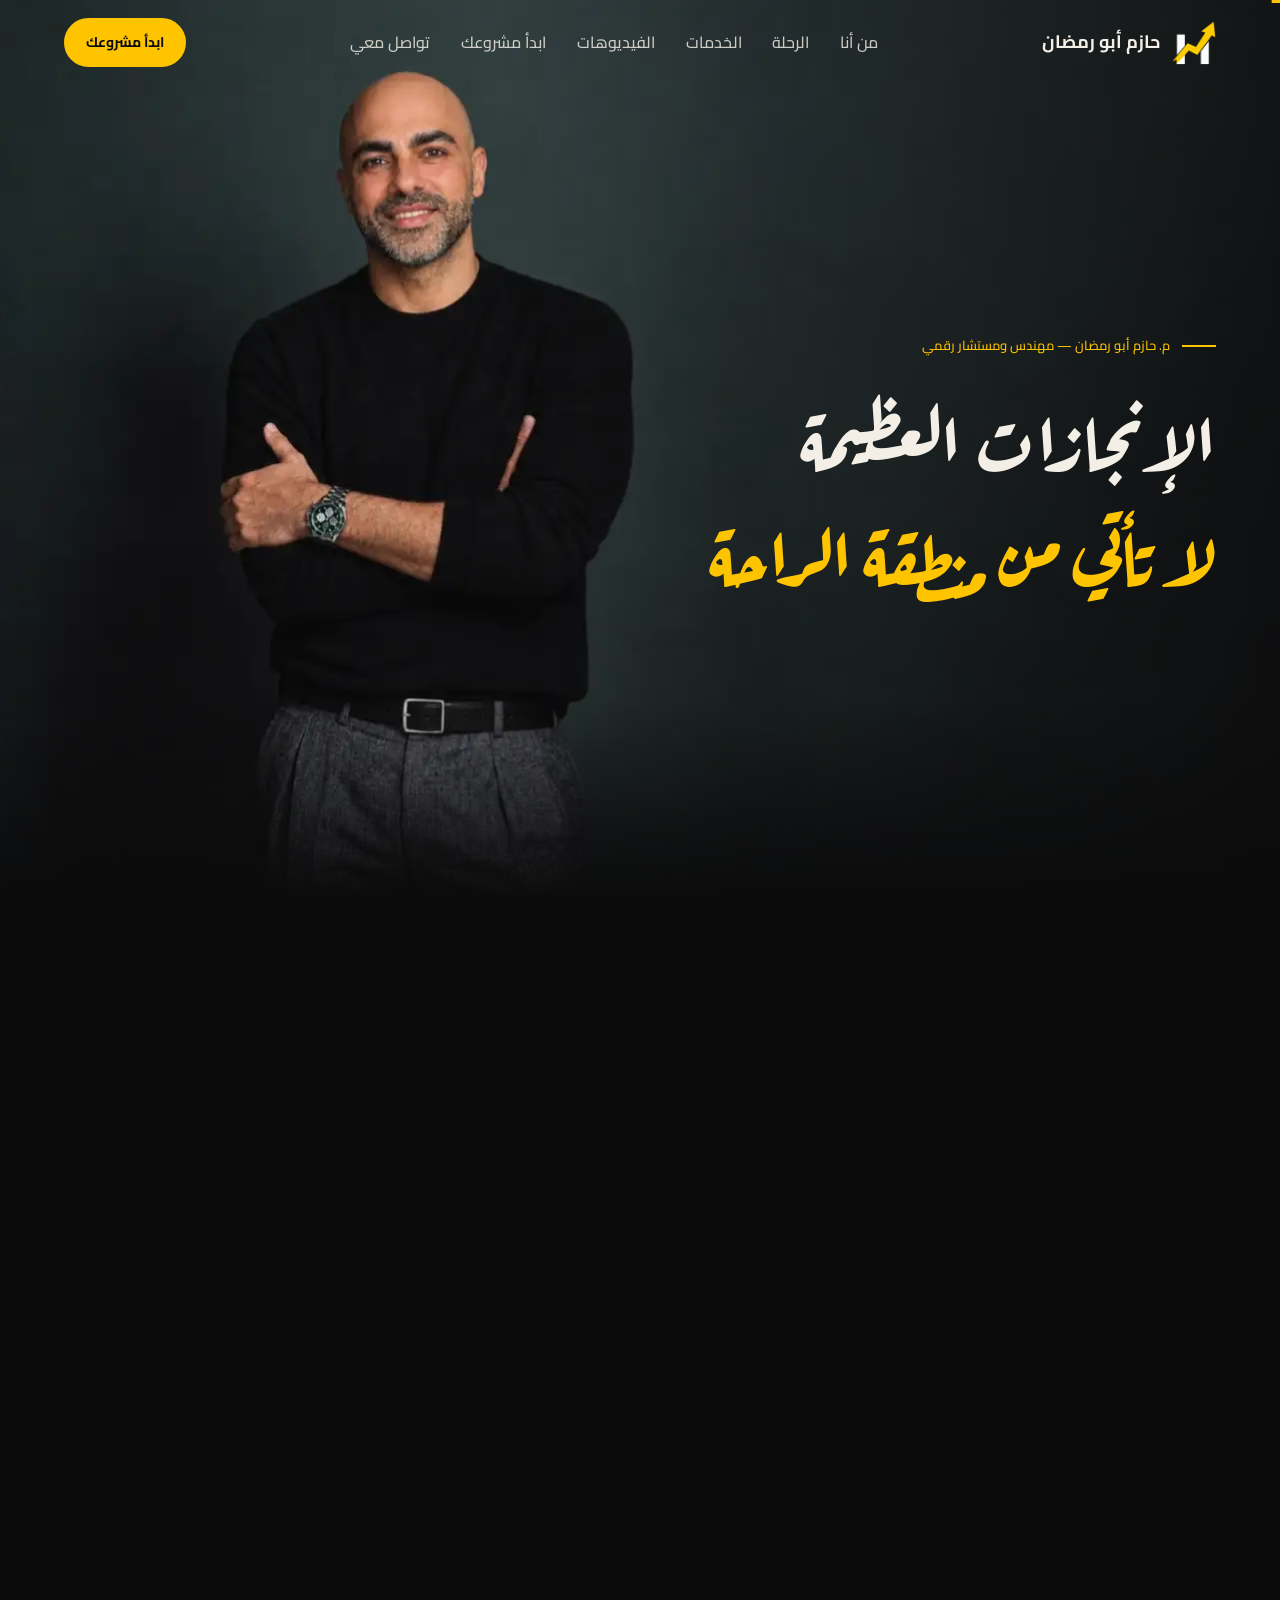
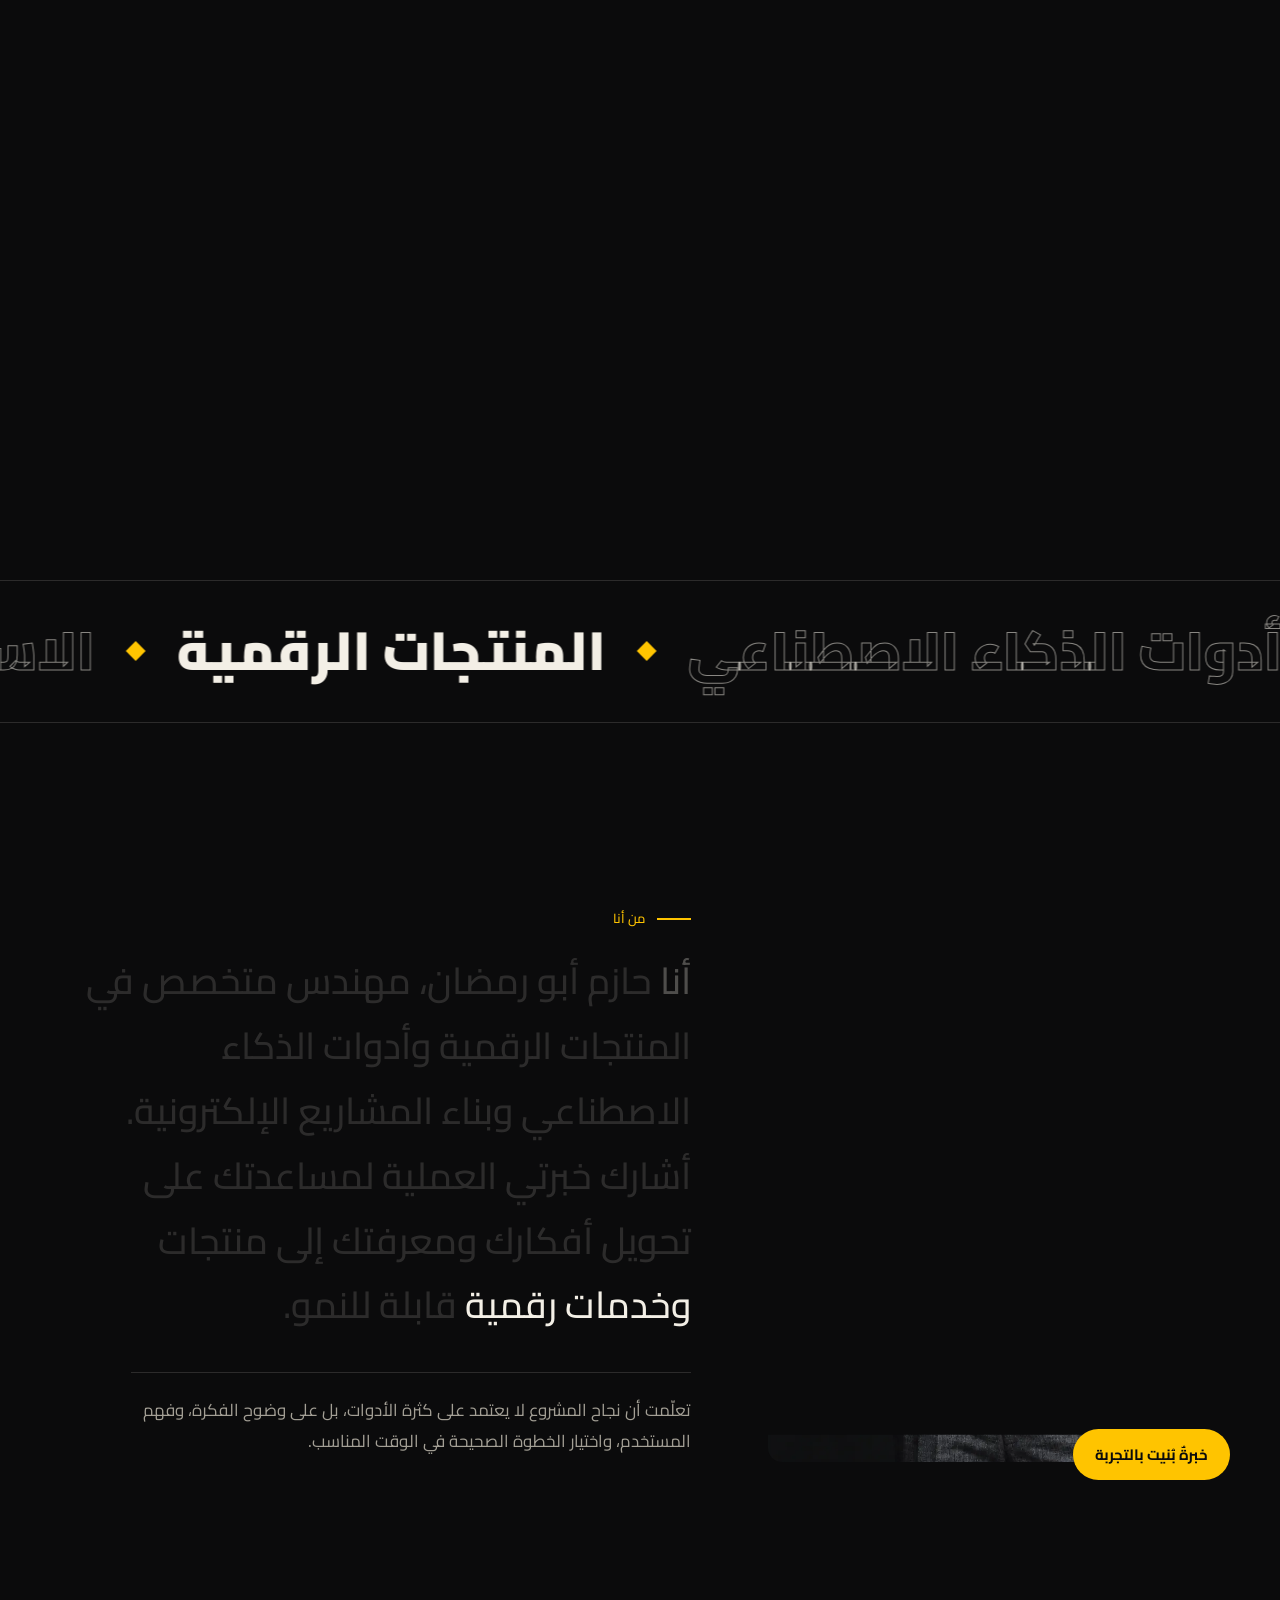
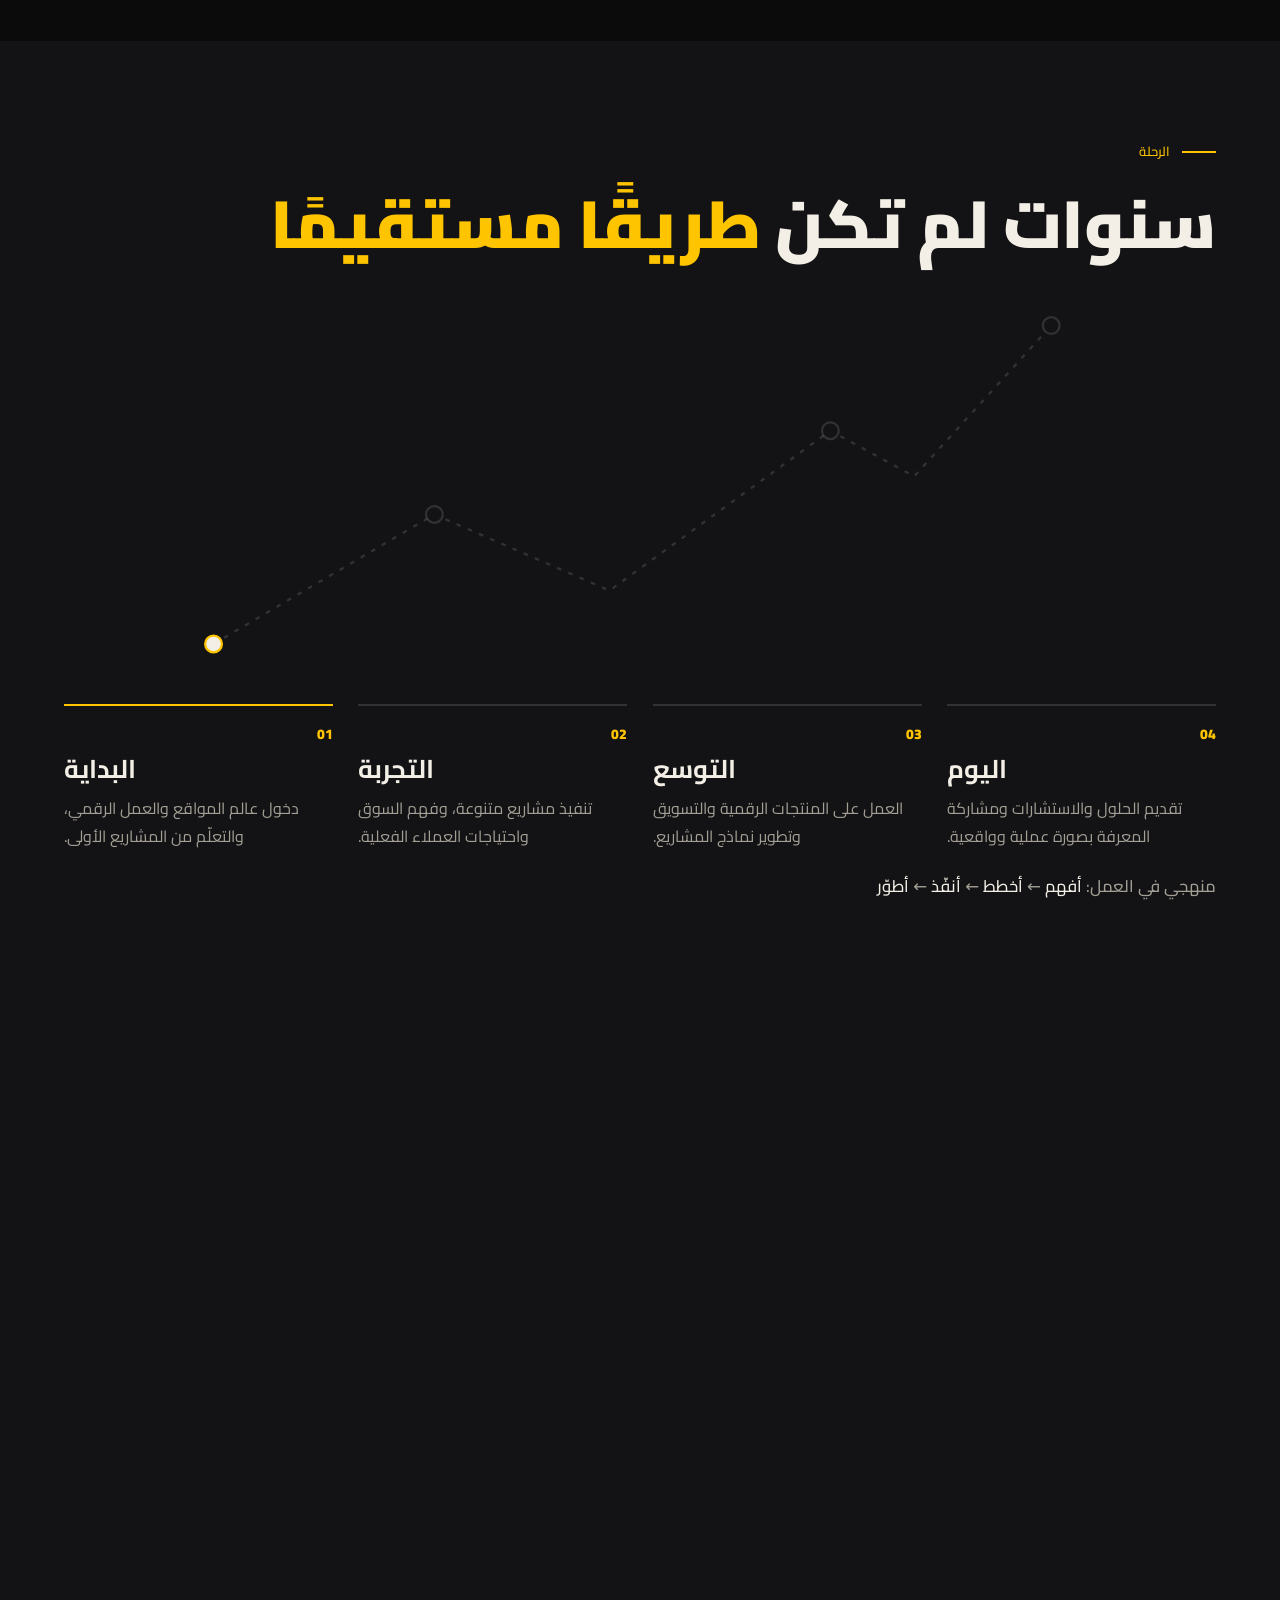
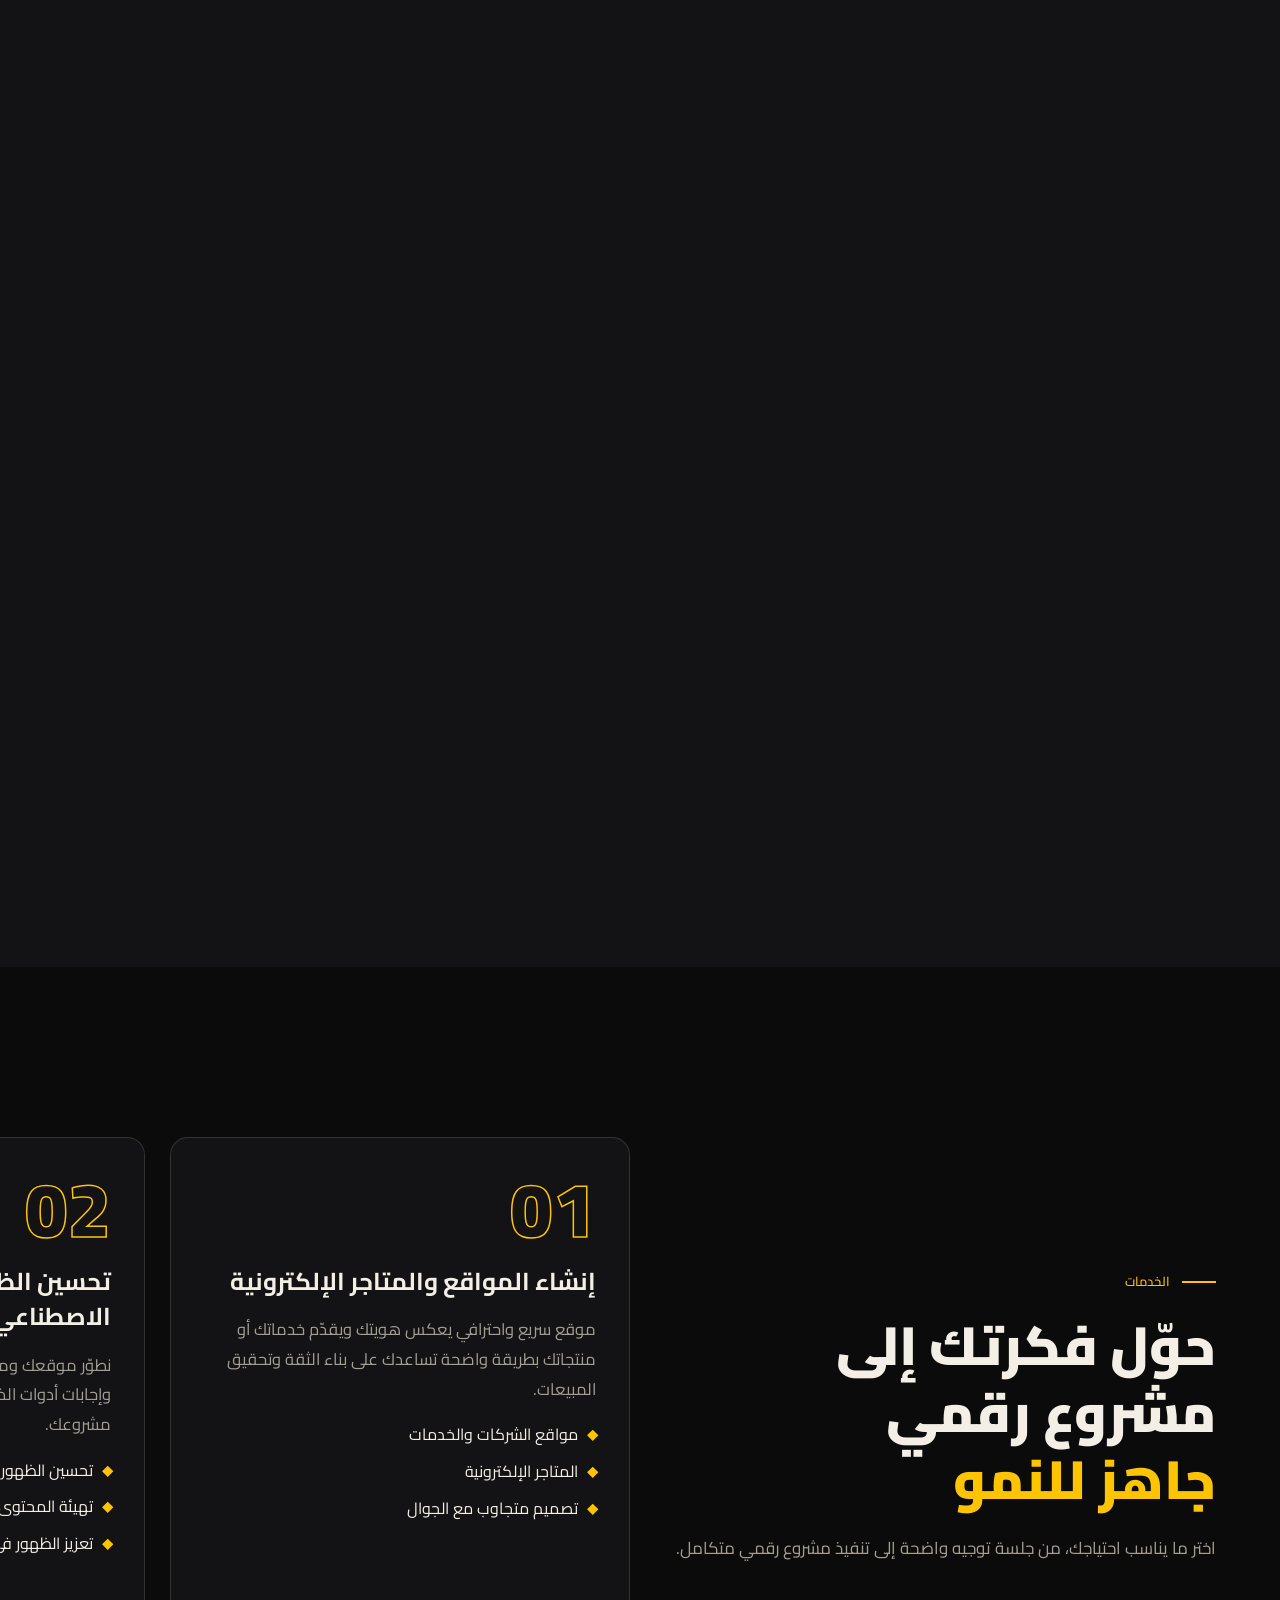
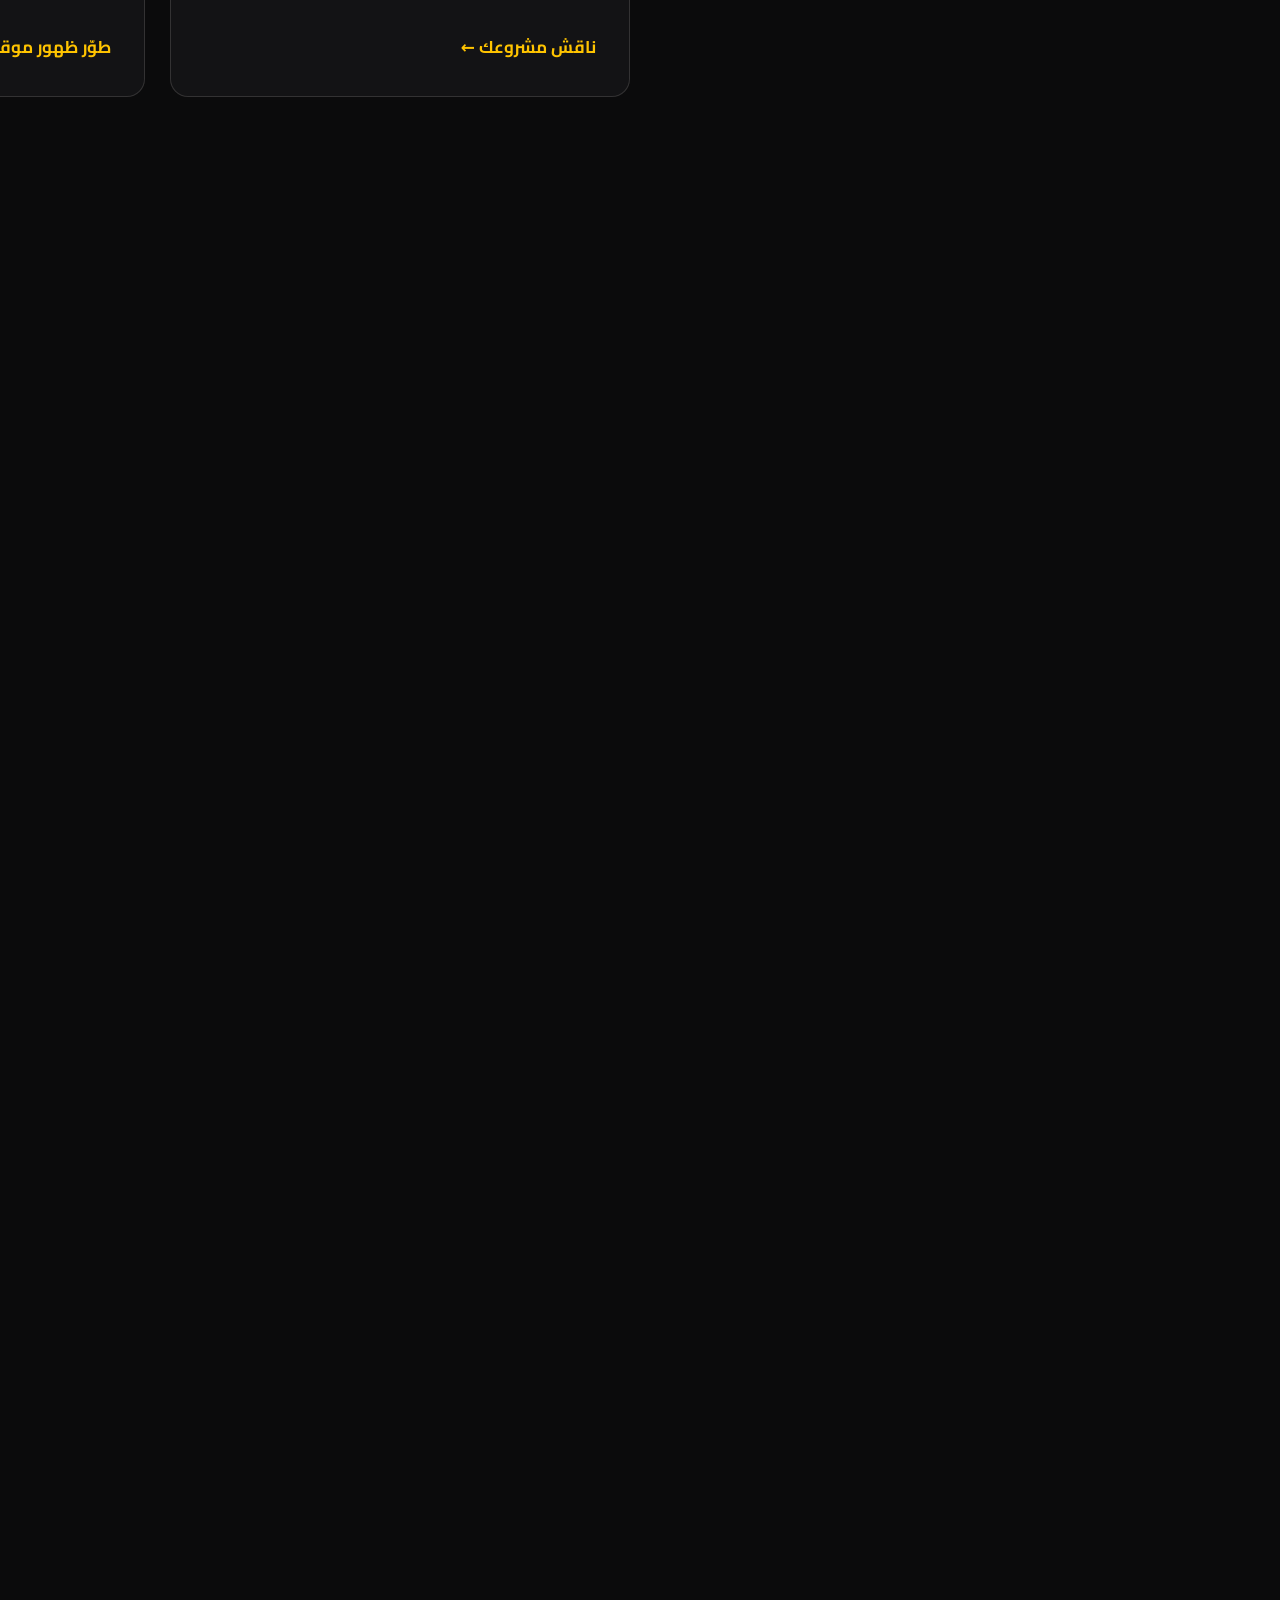
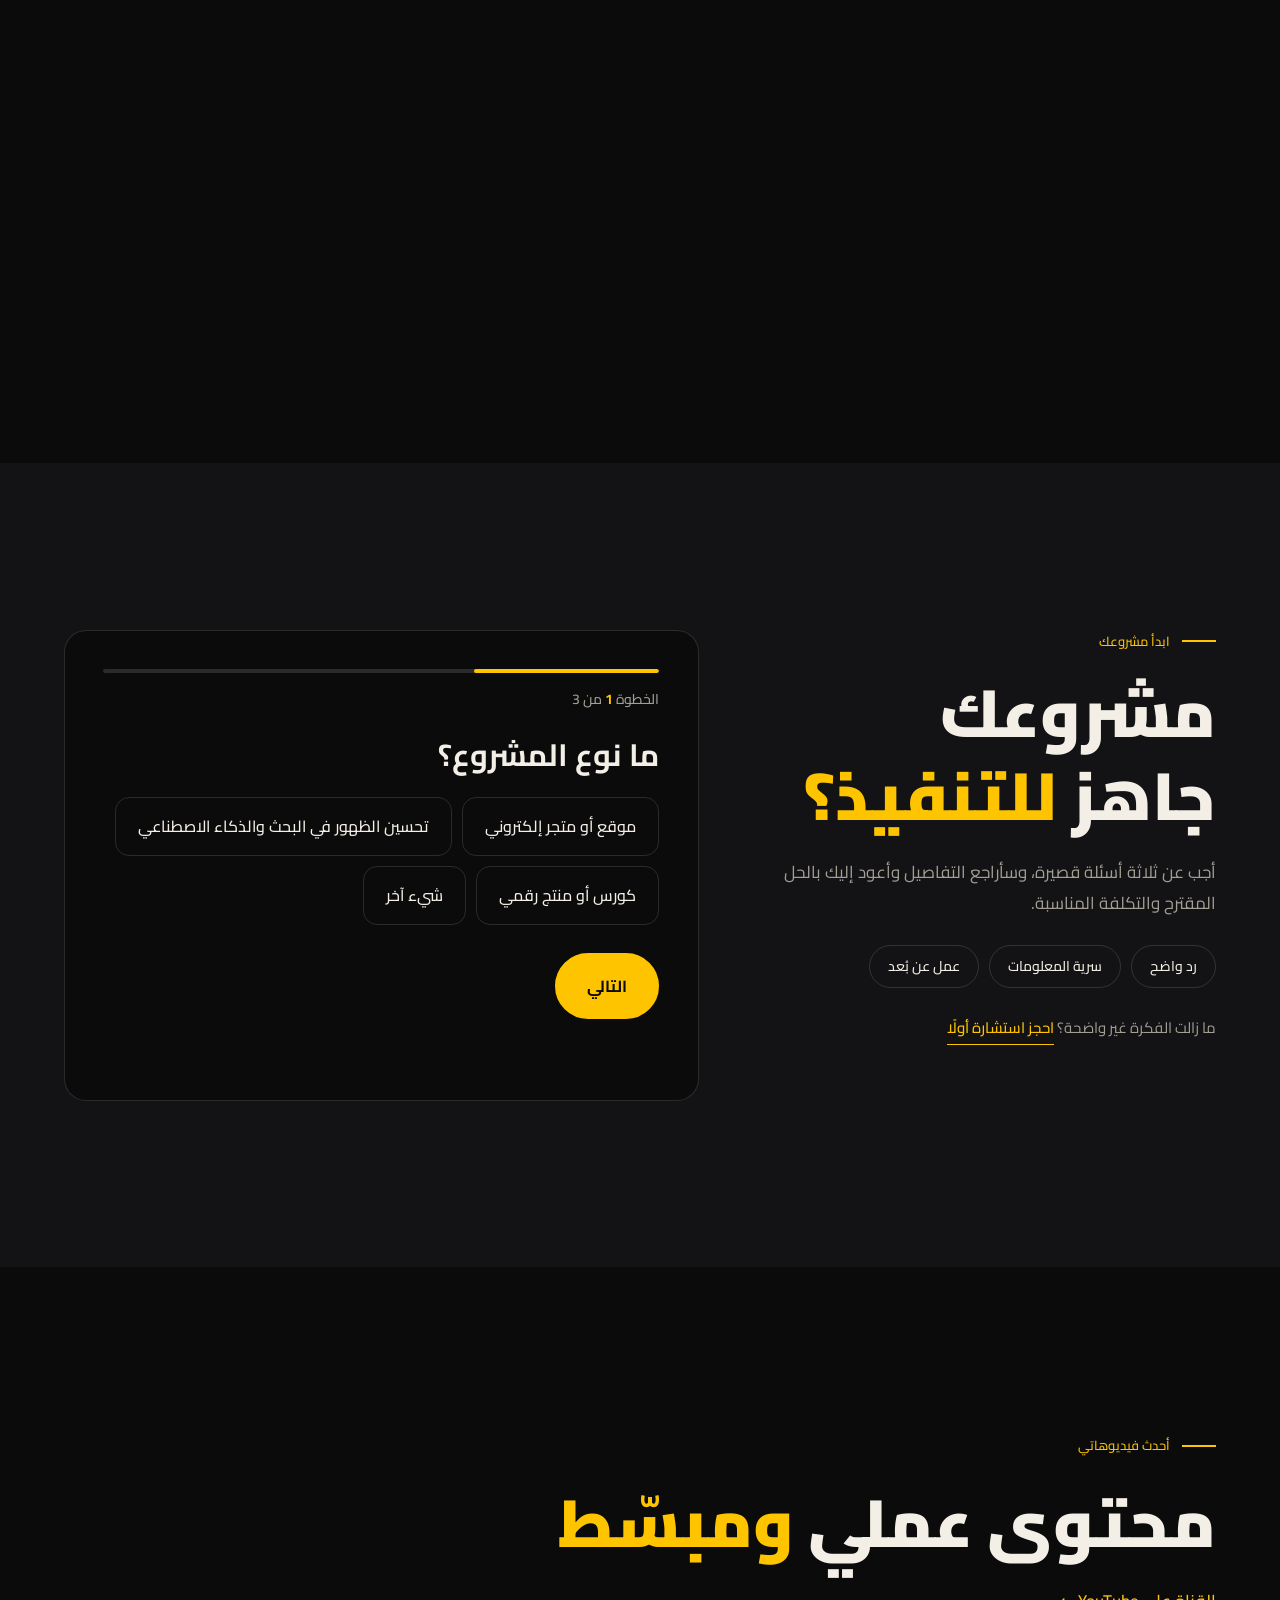
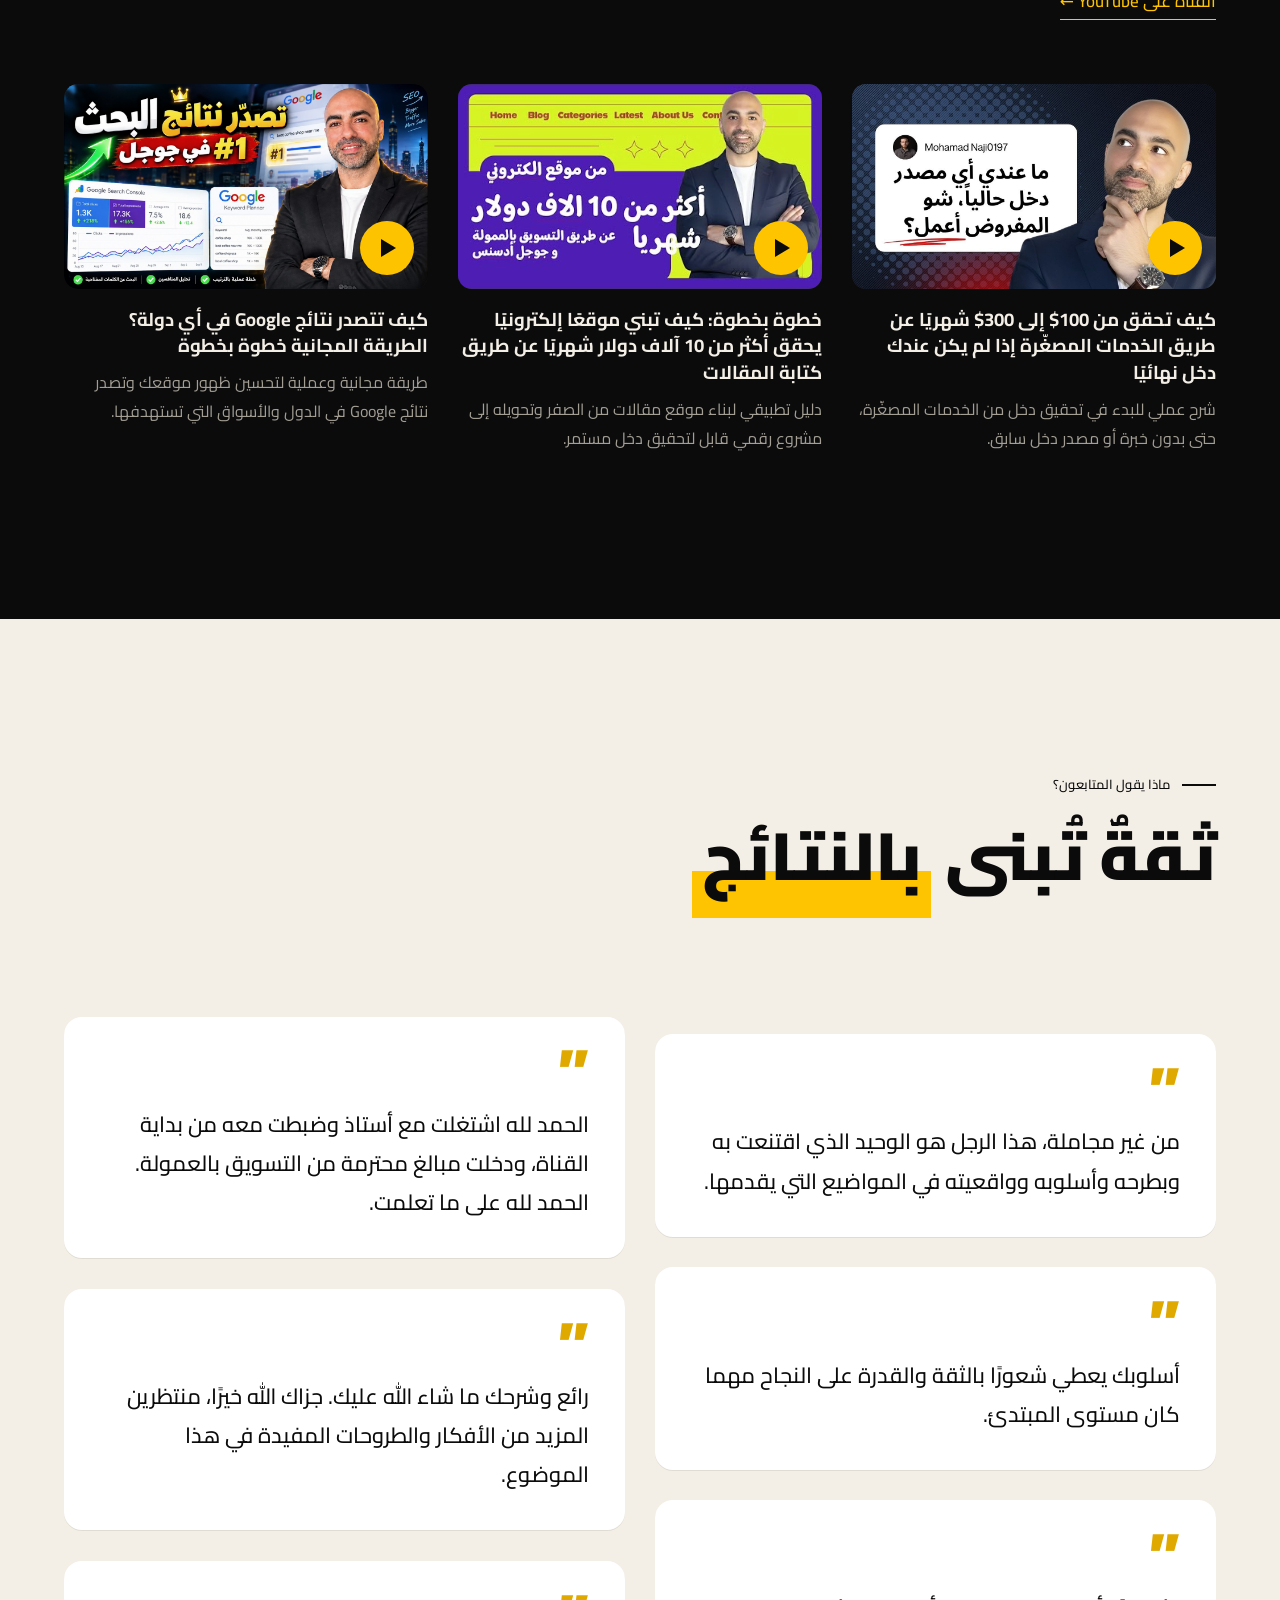
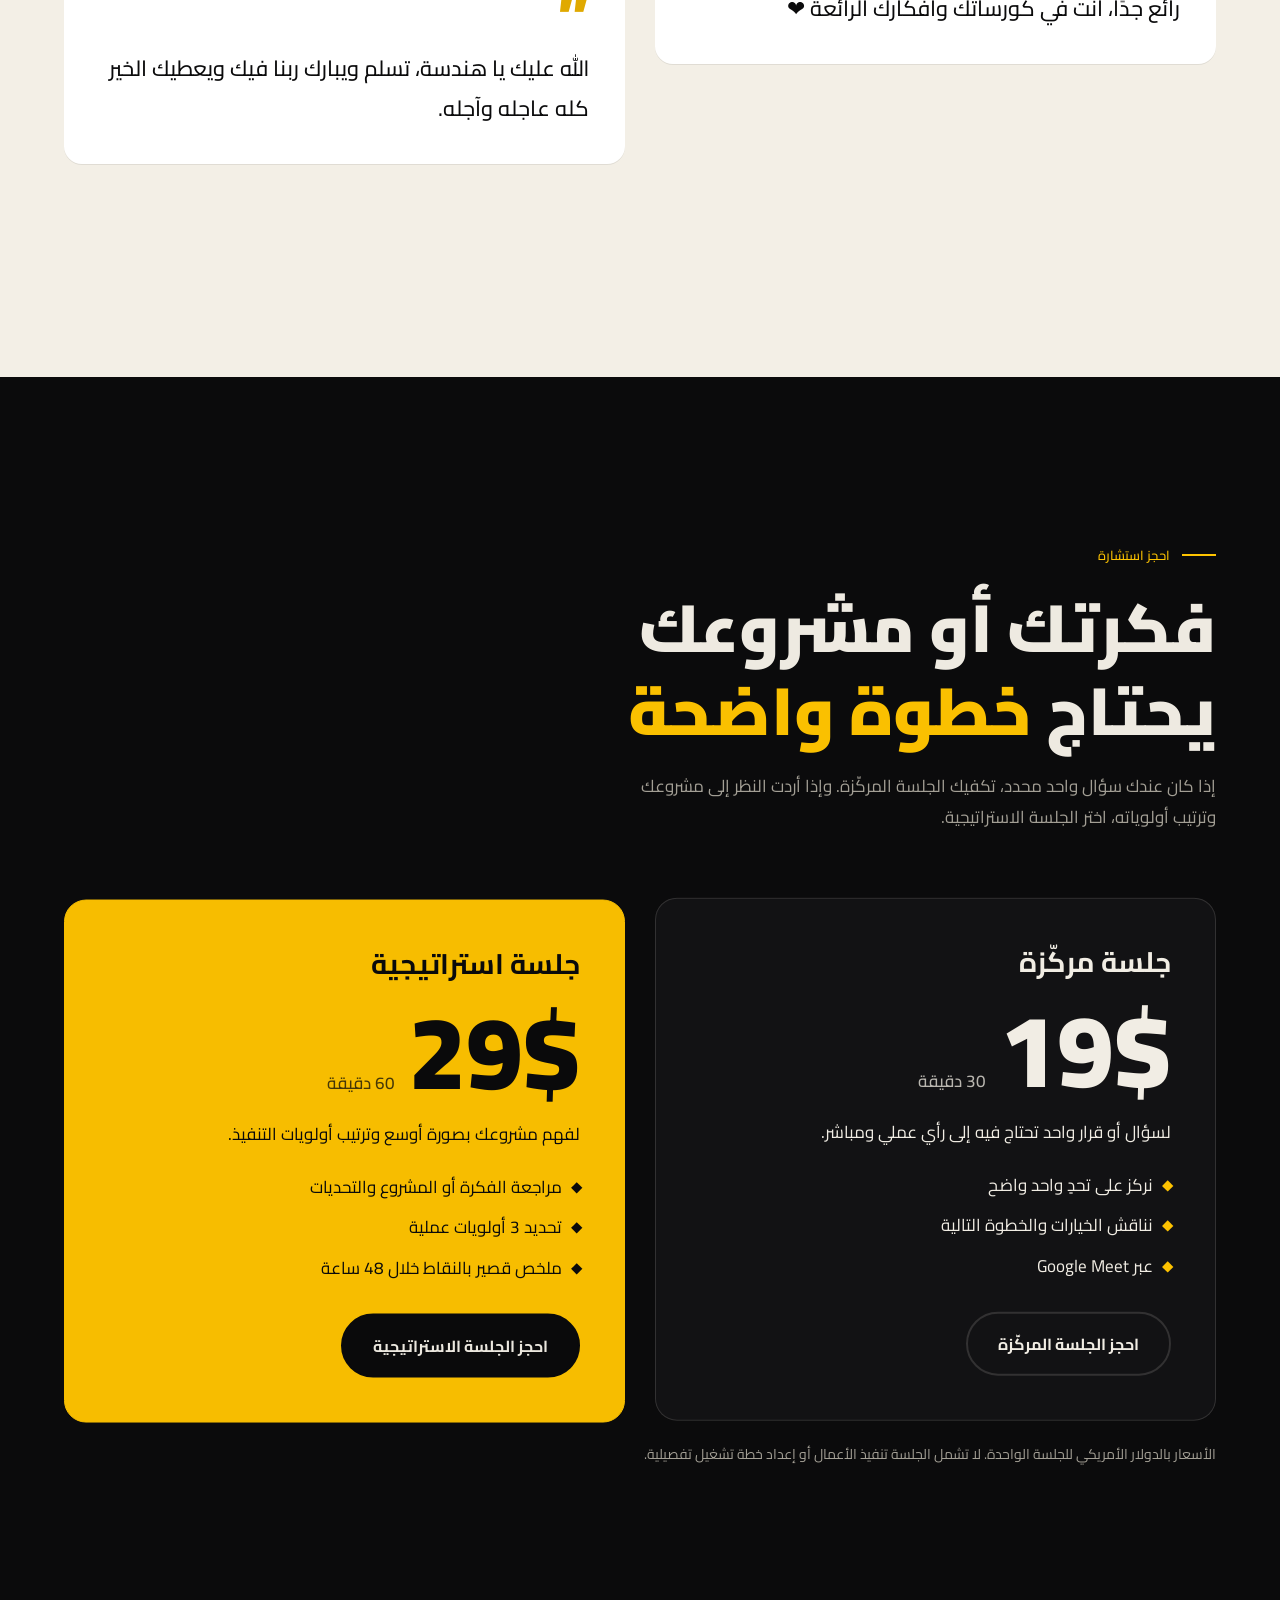
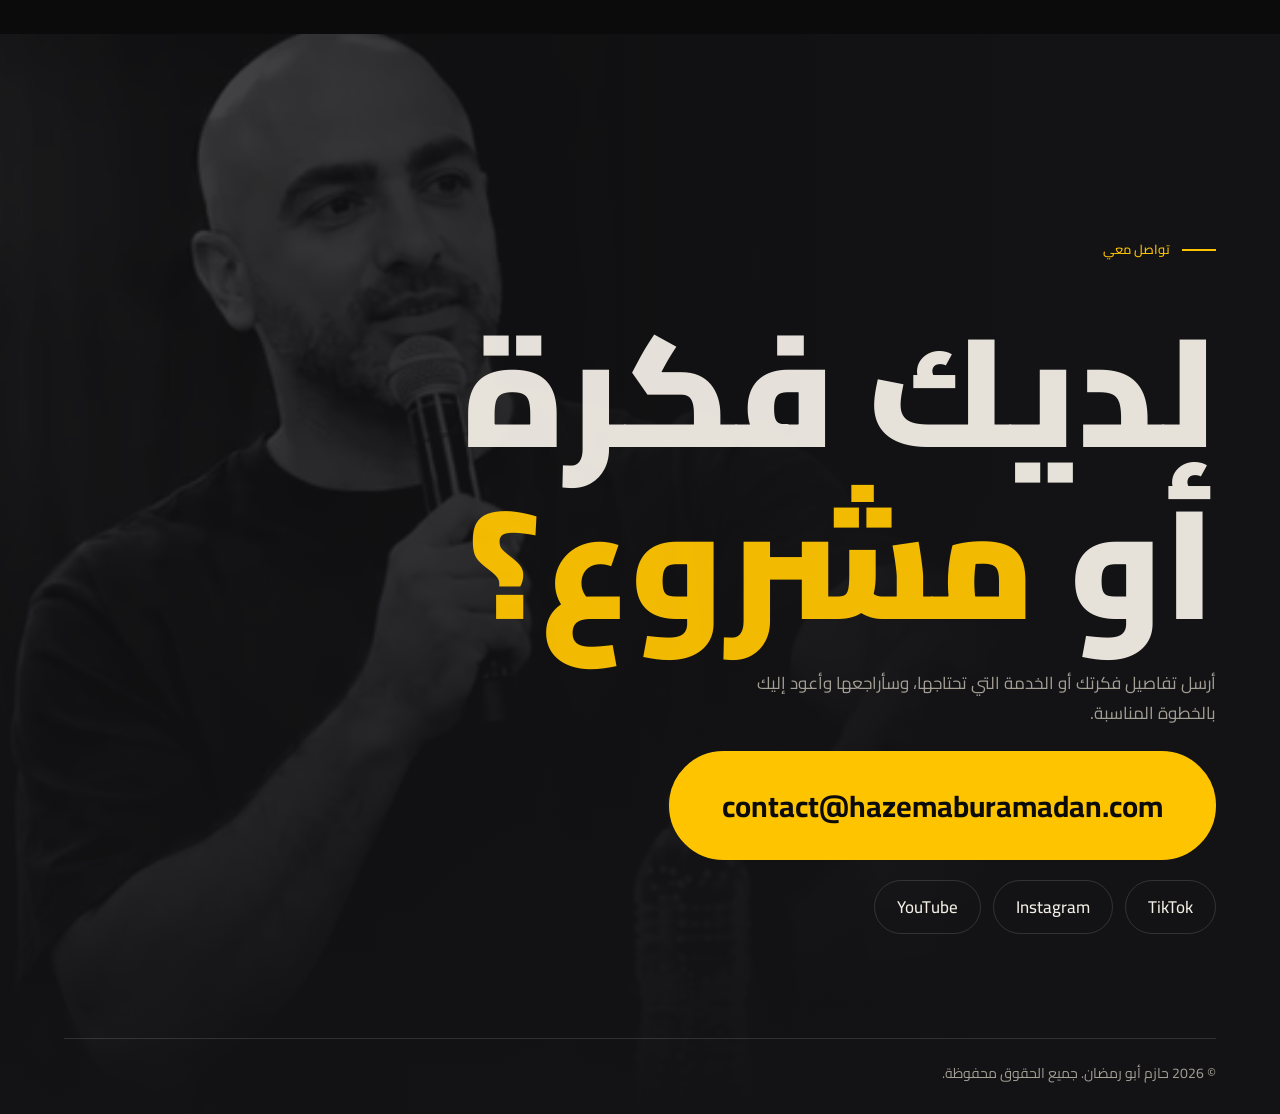
==== commit 8b958b4b: "Use the approved logo and old-site fonts, replace the hero Header uses the real H-and-arrow logo. Ca" ====
--- a/index.html
+++ b/index.html
@@ -17,8 +17,9 @@
 <link rel="icon" href="assets/img/logo.png">
 <link rel="preconnect" href="https://fonts.googleapis.com">
 <link rel="preconnect" href="https://fonts.gstatic.com" crossorigin>
-<link href="https://fonts.googleapis.com/css2?family=Alexandria:wght@300;500;700;900&family=IBM+Plex+Sans+Arabic:wght@300;400;500;600&display=swap" rel="stylesheet">
-<link rel="preload" as="image" href="assets/seq/f_001.webp">
+<link href="https://fonts.googleapis.com/css2?family=Aref+Ruqaa:wght@400;700&family=Cairo:wght@400;500;700;900&display=swap" rel="stylesheet">
+<link rel="preload" as="image" href="assets/seq/f_001.webp" media="(min-width: 861px), (orientation: landscape)">
+<link rel="preload" as="image" href="assets/seqm/f_001.webp" media="(max-width: 860px) and (orientation: portrait)">
 <link rel="stylesheet" href="assets/css/style.css">
 <script type="application/ld+json">
 {"@context":"https://schema.org","@type":"Person","name":"حازم أبو رمضان","alternateName":"Hazem Abu Ramadan","jobTitle":"مهندس ومستشار رقمي","url":"https://hazemaburamadan.com/","email":"contact@hazemaburamadan.com","sameAs":["https://www.youtube.com/@HazemAbuRamadan","https://www.instagram.com/hazem.abu.ramadan/","https://www.tiktok.com/@hazem_aburamadan"]}
@@ -30,7 +31,7 @@
 
 <header class="top">
   <a class="brand" href="#hero" aria-label="حازم أبو رمضان — الرئيسية">
-    <svg class="mark" viewBox="0 0 64 64" aria-hidden="true"><path d="M4 52 24 30l12 10L54 14" fill="none" stroke="currentColor" stroke-width="9" stroke-linejoin="miter"/><path d="M40 8h20v20z" fill="currentColor"/></svg>
+    <img class="mark" src="assets/img/logo-mark.png" alt="" width="190" height="192">
     <span>حازم أبو رمضان</span>
   </a>
   <nav class="nav" aria-label="التنقل الرئيسي">
@@ -49,12 +50,15 @@
 <section class="hero" id="hero">
   <div class="hero__stage">
     <canvas class="hero__canvas" aria-hidden="true"></canvas>
-    <img class="hero__poster" src="assets/seq/f_001.webp" alt="المهندس حازم أبو رمضان جالسًا ببدلة كحلية">
+    <picture>
+      <source media="(max-width: 860px) and (orientation: portrait)" srcset="assets/seqm/f_001.webp">
+      <img class="hero__poster" src="assets/seq/f_001.webp" alt="المهندس حازم أبو رمضان واقفًا بثقة وذراعاه متشابكتان">
+    </picture>
     <div class="hero__scrim" aria-hidden="true"></div>
 
     <div class="hero__copy" data-phase="0">
       <p class="eyebrow">م. حازم أبو رمضان — مهندس ومستشار رقمي</p>
-      <h1>الإنجازات العظيمة<br>لا تأتي من <em>منطقة الراحة</em></h1>
+      <h1>الإنجازات العظيمة<br><em>لا تأتي من منطقة الراحة</em></h1>
     </div>
 
     <div class="hero__copy" data-phase="1" aria-hidden="true">
--- a/assets/css/style.css
+++ b/assets/css/style.css
@@ -10,8 +10,9 @@
   --line: rgba(243, 239, 230, .14);
   --yellow: #ffc400;
   --yellow-deep: #e0a900;
-  --display: "Alexandria", "IBM Plex Sans Arabic", system-ui, sans-serif;
-  --body: "IBM Plex Sans Arabic", system-ui, sans-serif;
+  --display: "Cairo", system-ui, sans-serif;
+  --script: "Aref Ruqaa", "Cairo", serif;
+  --body: "Cairo", system-ui, sans-serif;
   --pad: clamp(20px, 5vw, 80px);
   --ease: cubic-bezier(.2, .7, .1, 1);
 }
@@ -23,7 +24,7 @@
   background: var(--ink);
   color: var(--text);
   font-family: var(--body);
-  font-size: clamp(16px, 1.1vw, 18px);
+  font-size: clamp(17px, 1.15vw, 19px);
   line-height: 1.8;
   overflow-x: hidden;
   -webkit-font-smoothing: antialiased;
@@ -78,11 +79,13 @@
   padding: 18px var(--pad);
   transition: background .4s, padding .4s, transform .5s var(--ease);
 }
-.top.is-solid { background: rgba(11, 11, 12, .82); backdrop-filter: blur(14px); -webkit-backdrop-filter: blur(14px); padding-block: 12px; }
-.top.is-hidden { transform: translateY(-110%); }
-.brand { display: flex; align-items: center; gap: 10px; font-family: var(--display); font-weight: 700; font-size: 17px; }
-.mark { width: 30px; height: 30px; color: var(--yellow); }
-.nav { display: flex; gap: clamp(16px, 2.4vw, 38px); font-size: 15px; }
+.top::before { content: ""; position: absolute; inset: 0 0 -40px 0; z-index: -1; pointer-events: none; background: linear-gradient(to bottom, rgba(11,11,12,.9), rgba(11,11,12,0)); opacity: 0; transition: opacity .4s; }
+.top.is-solid::before { opacity: 1; }
+.top.is-solid { padding-block: 12px; }
+.top.is-hidden, .top.is-away { transform: translateY(-110%); }
+.brand { display: flex; align-items: center; gap: 12px; font-family: var(--display); font-weight: 700; font-size: 18px; }
+.mark { width: auto; height: 44px; }
+.nav { display: flex; gap: clamp(16px, 2.4vw, 38px); font-family: var(--display); font-weight: 500; font-size: 16px; }
 .nav a { position: relative; padding: 6px 0; opacity: .82; transition: opacity .2s; }
 .nav a::after { content: ""; position: absolute; inset: auto 0 0 0; height: 2px; background: var(--yellow); transform: scaleX(0); transform-origin: right; transition: transform .35s var(--ease); }
 .nav a:hover { opacity: 1; }
@@ -91,25 +94,36 @@
 
 /* ---------- hero ---------- */
 .hero { position: relative; height: 420vh; }
-.hero__stage { position: sticky; top: 0; height: 100vh; height: 100svh; overflow: hidden; background: #26272b; }
-.hero__canvas, .hero__poster { position: absolute; inset: 0; width: 100%; height: 100%; object-fit: cover; object-position: 50% 30%; }
+.hero__stage { position: sticky; top: 0; height: 100vh; height: 100svh; overflow: hidden; background: #0f1414; }
+.hero__canvas, .hero__poster { position: absolute; inset: 0; width: 100%; height: 100%; object-fit: cover; object-position: 25% 20%; }
 .hero__canvas { z-index: 1; opacity: 0; transition: opacity .5s; }
 .hero__canvas.is-ready { opacity: 1; }
-.hero__scrim { position: absolute; inset: 0; z-index: 2; background: linear-gradient(to top, rgba(11,11,12,.94) 0%, rgba(11,11,12,.55) 28%, rgba(11,11,12,0) 58%), linear-gradient(to bottom, rgba(11,11,12,.5), rgba(11,11,12,0) 22%); }
+.hero__scrim { position: absolute; inset: 0; z-index: 2; background: linear-gradient(to left, rgba(11,11,12,.72) 0%, rgba(11,11,12,.35) 38%, rgba(11,11,12,0) 62%), linear-gradient(to top, rgba(11,11,12,1) 0%, rgba(11,11,12,0) 22%); }
 .hero__copy {
   position: absolute; z-index: 3;
-  inset-inline: var(--pad); inset-block-end: clamp(70px, 11vh, 130px);
+  inset-block: 0; inset-inline-start: var(--pad); width: min(49%, 760px);
+  display: flex; flex-direction: column; justify-content: center; align-items: flex-start;
+  padding-block: 110px 70px;
   opacity: 0; visibility: hidden;
 }
 .hero__copy[data-phase="0"] { opacity: 1; visibility: visible; }
-.hero h1 { font-size: clamp(36px, 5.6vw, 96px); line-height: 1.25; }
-.hero .hero__copy h2 { font-size: clamp(28px, 4.6vw, 78px); margin-bottom: 28px; }
-.hero__copy[data-phase="1"] { display: flex; flex-wrap: wrap; gap: clamp(24px, 6vw, 110px); }
-.stat b { display: block; font-family: var(--display); font-weight: 900; font-size: clamp(64px, 11vw, 180px); line-height: 1; color: var(--yellow); direction: ltr; text-align: right; }
-.stat > span { font-family: var(--display); font-weight: 500; font-size: clamp(16px, 1.8vw, 26px); }
-.hero__cue { position: absolute; z-index: 3; inset-block-end: 22px; inset-inline-end: var(--pad); display: flex; align-items: center; gap: 12px; font-size: 13px; color: var(--muted); }
+.hero h1 { font-family: var(--script); font-weight: 700; font-size: clamp(46px, 6.2vw, 112px); line-height: 1.45; }
+.hero .hero__copy h2 { font-size: clamp(30px, 4.6vw, 80px); line-height: 1.35; margin-bottom: 30px; }
+.hero__copy[data-phase="1"] { gap: clamp(14px, 3vh, 40px); }
+.stat { display: flex; align-items: baseline; gap: 18px; flex-wrap: wrap; }
+.stat b { font-family: var(--display); font-weight: 900; font-size: clamp(64px, 10vw, 170px); line-height: 1; color: var(--yellow); direction: ltr; }
+.stat > span { font-family: var(--display); font-weight: 700; font-size: clamp(17px, 1.9vw, 28px); }
+.hero__cue { position: absolute; z-index: 3; inset-block-end: 22px; inset-inline-start: var(--pad); display: flex; align-items: center; gap: 12px; font-size: 14px; color: var(--muted); }
 .hero__cue i { width: 1px; height: 44px; background: linear-gradient(var(--yellow), transparent); animation: cue 1.8s var(--ease) infinite; transform-origin: top; }
 @keyframes cue { 0% { transform: scaleY(0); } 60% { transform: scaleY(1); } 100% { transform: scaleY(1); opacity: 0; } }
+@media (max-width: 860px) and (orientation: portrait) {
+  .hero__canvas, .hero__poster { object-position: 50% 100%; }
+  .hero__scrim { background: linear-gradient(to bottom, rgba(11,11,12,.8) 0%, rgba(11,11,12,.35) 34%, rgba(11,11,12,0) 52%), linear-gradient(to top, rgba(11,11,12,1) 0%, rgba(11,11,12,0) 16%); }
+  .hero__copy { width: auto; inset-inline: var(--pad); justify-content: flex-start; padding-block: 92px 0; }
+  .hero .hero__copy h2 { margin-bottom: 18px; }
+  .hero__cta .btn { padding: 12px 22px; font-size: 15px; }
+  .hero__cue { inset-inline-start: auto; inset-inline-end: var(--pad); }
+}
 
 /* ---------- marquee ---------- */
 .marquee { overflow: hidden; border-block: 1px solid var(--line); padding: 22px 0; background: var(--ink); direction: ltr; }
@@ -143,7 +157,7 @@
 .journey__steps li.is-on { opacity: 1; border-color: var(--yellow); }
 .journey__steps b { font-family: var(--display); font-weight: 900; color: var(--yellow); font-size: 14px; direction: ltr; display: block; text-align: right; }
 .journey__steps h3 { font-size: clamp(19px, 2vw, 30px); margin: 4px 0 6px; }
-.journey__steps p { color: var(--muted); font-size: 15px; line-height: 1.7; }
+.journey__steps p { color: var(--muted); font-size: 16px; line-height: 1.75; }
 .journey__method { font-family: var(--display); font-weight: 500; color: var(--muted); font-size: clamp(14px, 1.3vw, 18px); }
 .journey__method span { color: var(--text); }
 @media (max-width: 860px) {
@@ -169,8 +183,8 @@
 .card:hover { background: var(--ink-3); border-color: var(--yellow); transform: translateY(-8px); }
 .card__n { font-family: var(--display); font-weight: 900; font-size: clamp(54px, 6vw, 92px); line-height: 1; color: transparent; -webkit-text-stroke: 1.5px var(--yellow); direction: ltr; text-align: right; }
 .card h3 { font-size: clamp(20px, 1.9vw, 27px); }
-.card p { color: var(--muted); font-size: 15.5px; }
-.card ul { display: grid; gap: 8px; font-size: 15px; }
+.card p { color: var(--muted); font-size: 16.5px; }
+.card ul { display: grid; gap: 8px; font-size: 16px; }
 .card li { display: flex; gap: 10px; align-items: baseline; }
 .card li::before { content: ""; width: 8px; height: 8px; background: var(--yellow); transform: rotate(45deg) translateY(-1px); flex: none; }
 .card a { margin-top: auto; font-family: var(--display); font-weight: 700; color: var(--yellow); }
@@ -191,7 +205,7 @@
 .video:hover .video__thumb i { transform: scale(1.15); }
 .video h3 { font-size: clamp(17px, 1.45vw, 21px); margin-bottom: 8px; transition: color .25s; }
 .video:hover h3 { color: var(--yellow); }
-.video p { color: var(--muted); font-size: 15px; }
+.video p { color: var(--muted); font-size: 16px; }
 @media (max-width: 860px) { .videos__grid { grid-template-columns: 1fr; } }
 
 /* ---------- voices (light band) ---------- */
@@ -278,7 +292,7 @@
 /* ---------- contact / footer ---------- */
 .contact { position: relative; overflow: hidden; padding: clamp(110px, 16vw, 240px) var(--pad) 28px; background: var(--ink-2); }
 .contact__bg { position: absolute; inset: -12% 0; opacity: .22; }
-.contact__bg img { width: 100%; height: 100%; object-fit: cover; object-position: 50% 20%; filter: grayscale(1) contrast(1.1); }
+.contact__bg img { width: 100%; height: 100%; object-fit: cover; object-position: 50% 30%; transform: scale(1.9); transform-origin: 68% 36%; filter: grayscale(1) contrast(1.1); }
 .contact__bg::after { content: ""; position: absolute; inset: 0; background: linear-gradient(to left, var(--ink-2) 20%, transparent 90%), linear-gradient(to top, var(--ink-2), transparent 50%); }
 .contact__inner { position: relative; display: grid; gap: 22px; justify-items: start; }
 .contact__big { font-size: clamp(54px, 12vw, 210px); line-height: 1.12; }
@@ -292,7 +306,7 @@
 @media (prefers-reduced-motion: reduce) {
   .hero { height: auto; }
   .hero__stage { position: relative; height: auto; min-height: 100svh; display: flex; flex-direction: column; justify-content: flex-end; gap: 40px; padding: 120px var(--pad) 60px; }
-  .hero__copy { position: relative; inset: auto; opacity: 1; visibility: visible; }
+  .hero__copy { position: relative; inset: auto; width: auto; padding: 0; opacity: 1; visibility: visible; }
   .hero__cue { display: none; }
   .reveal-words .w { opacity: 1; }
   .about__frame { clip-path: none; }
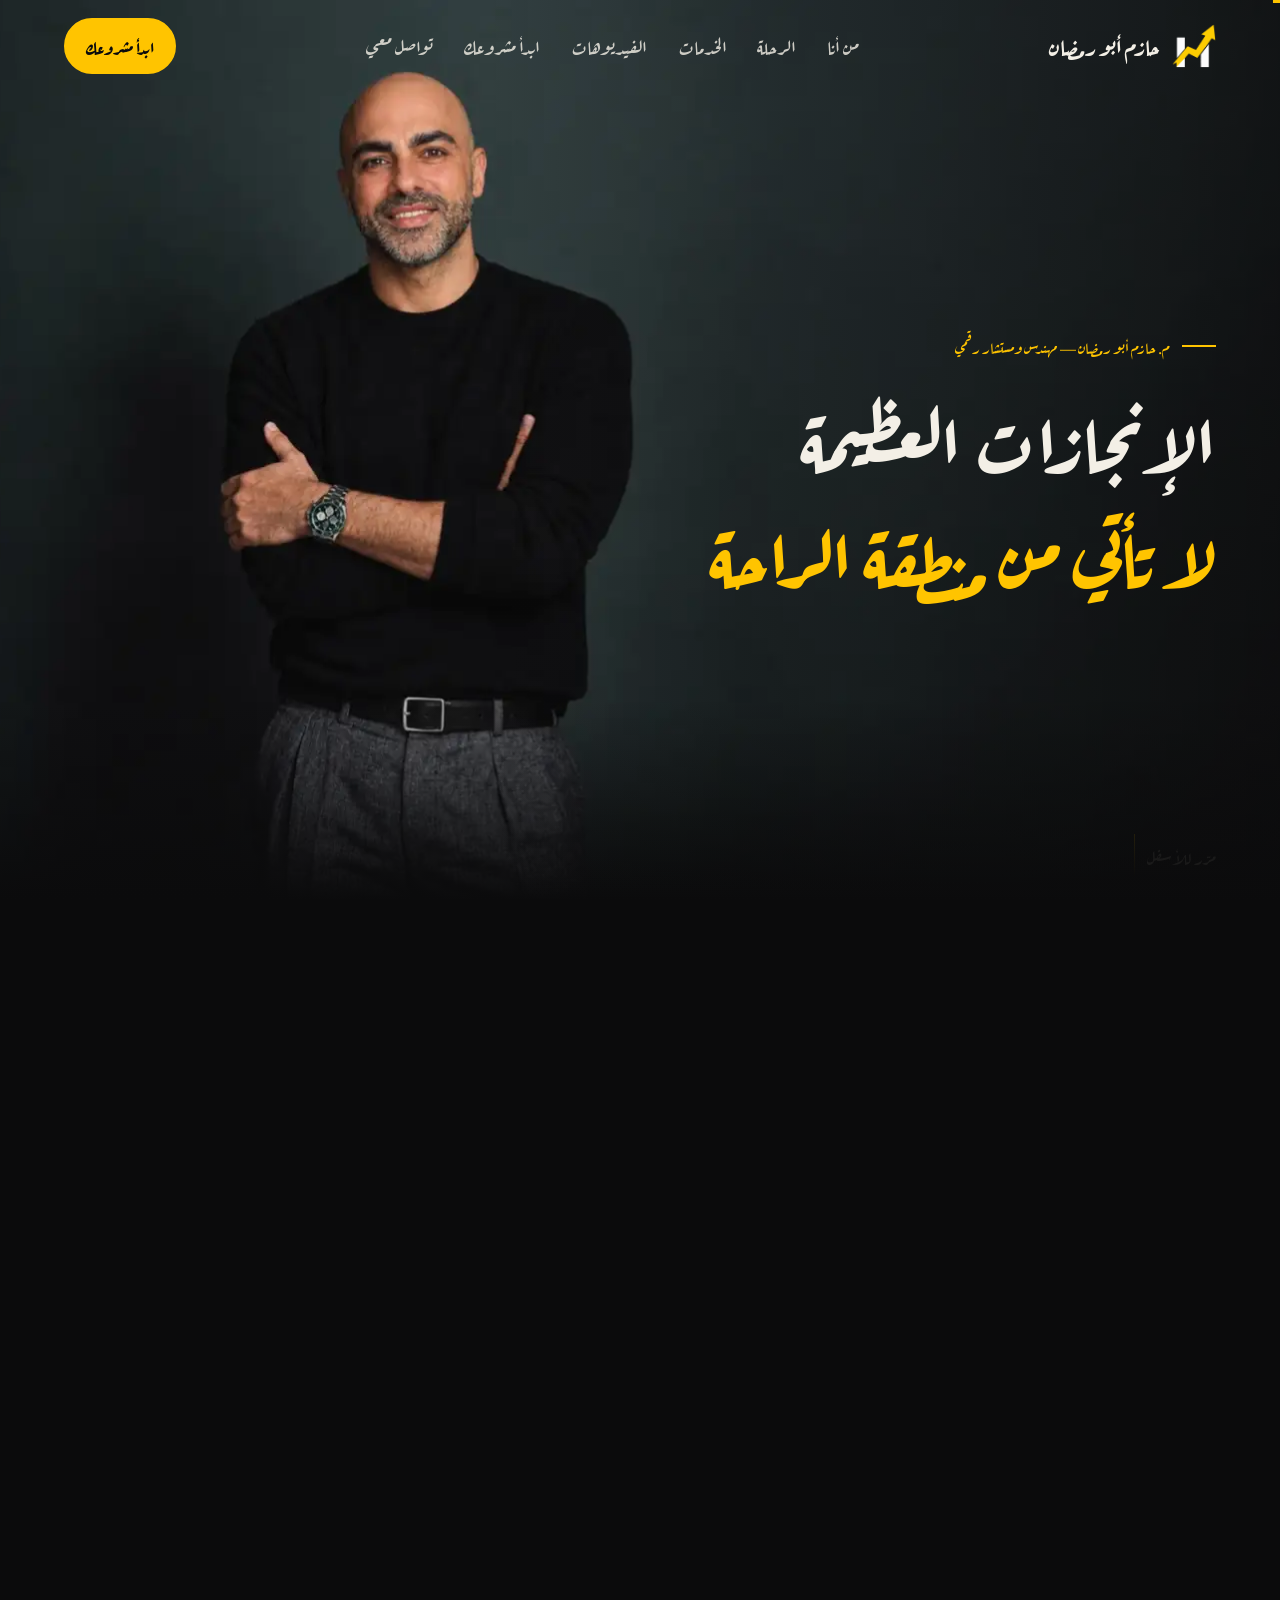
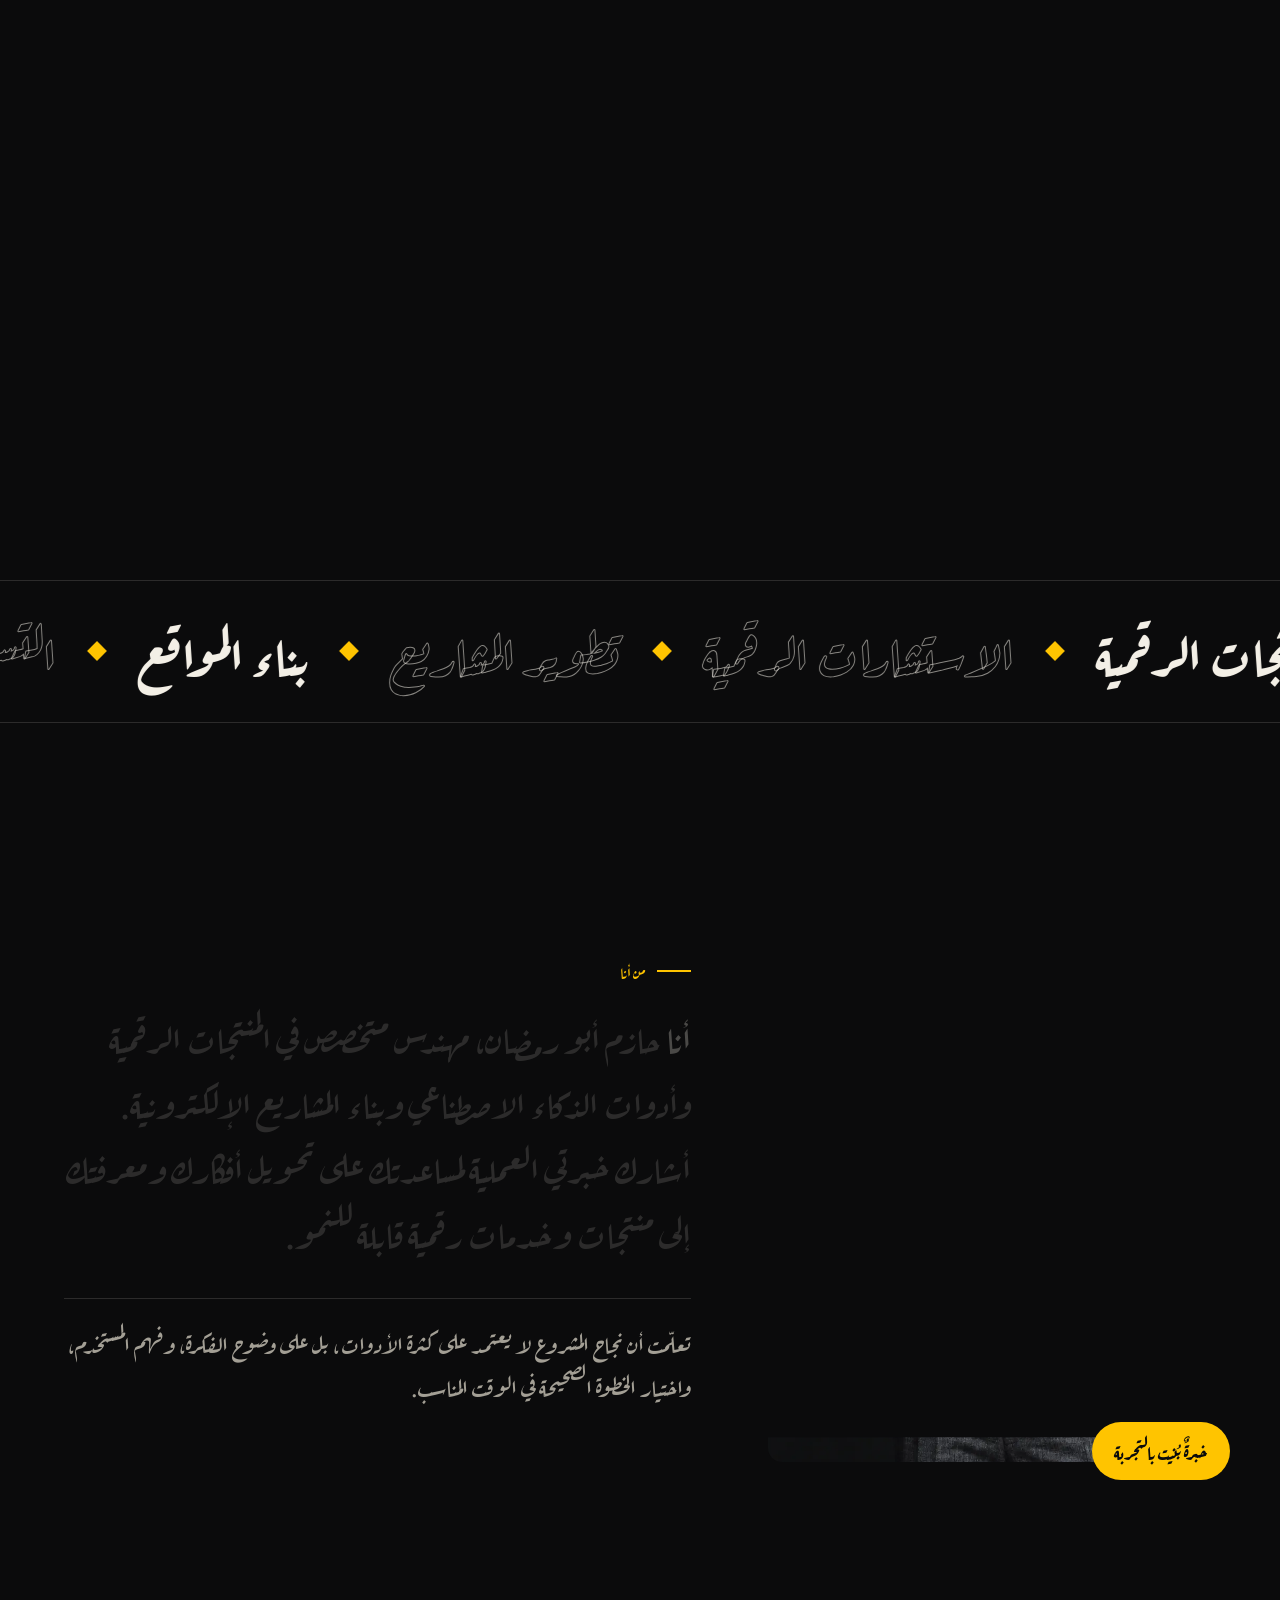
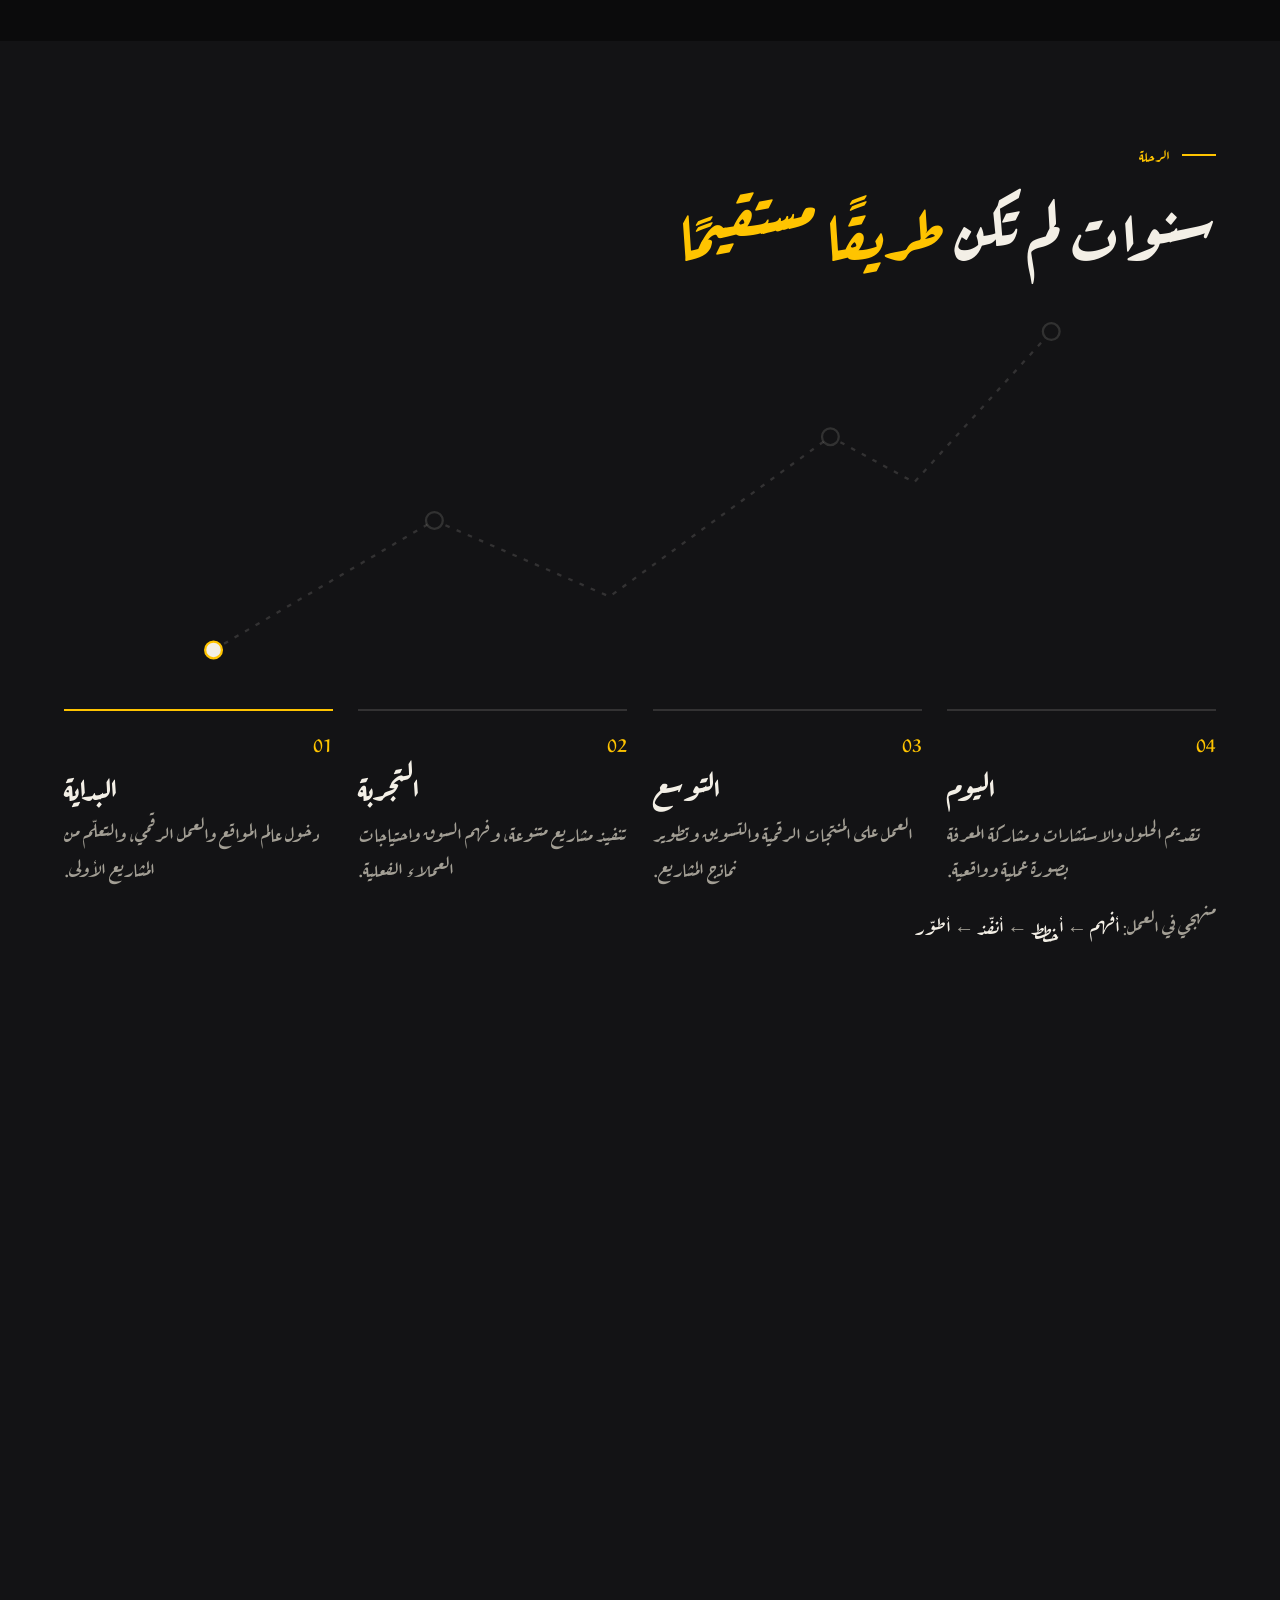
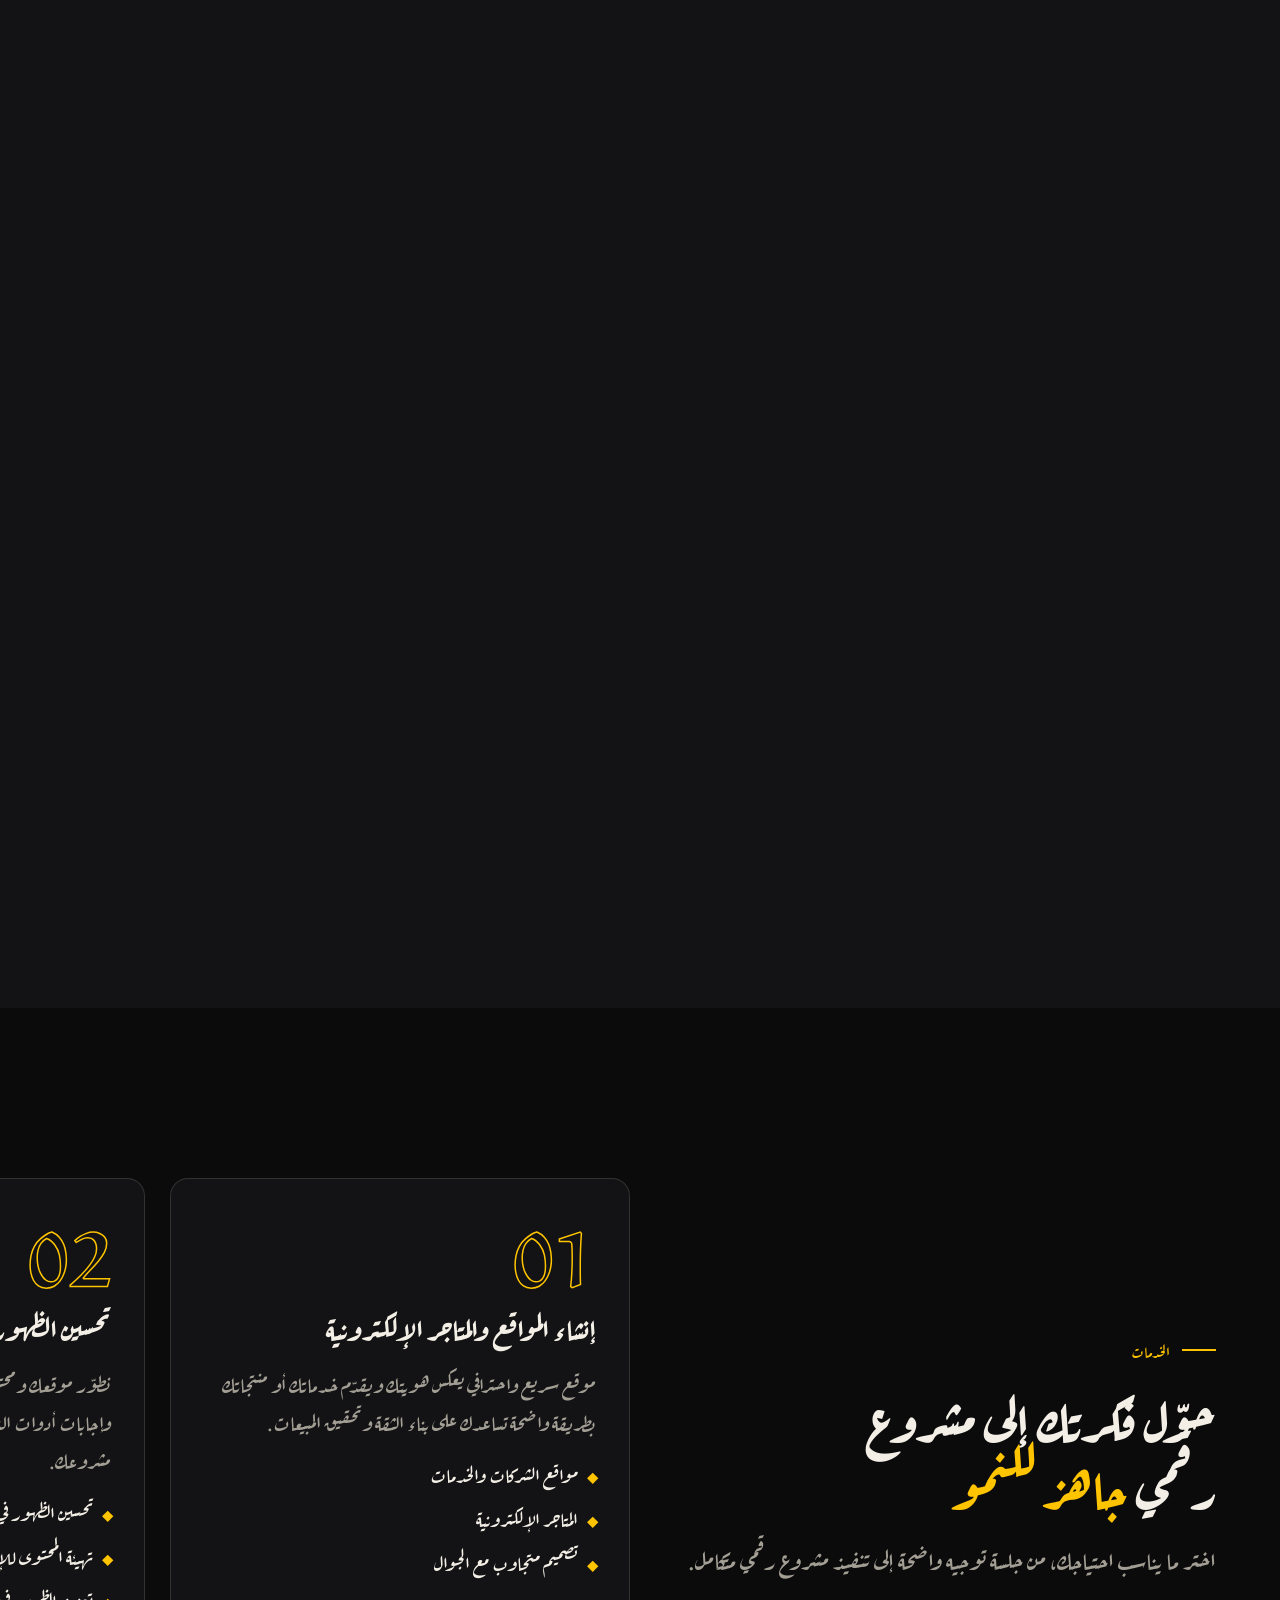
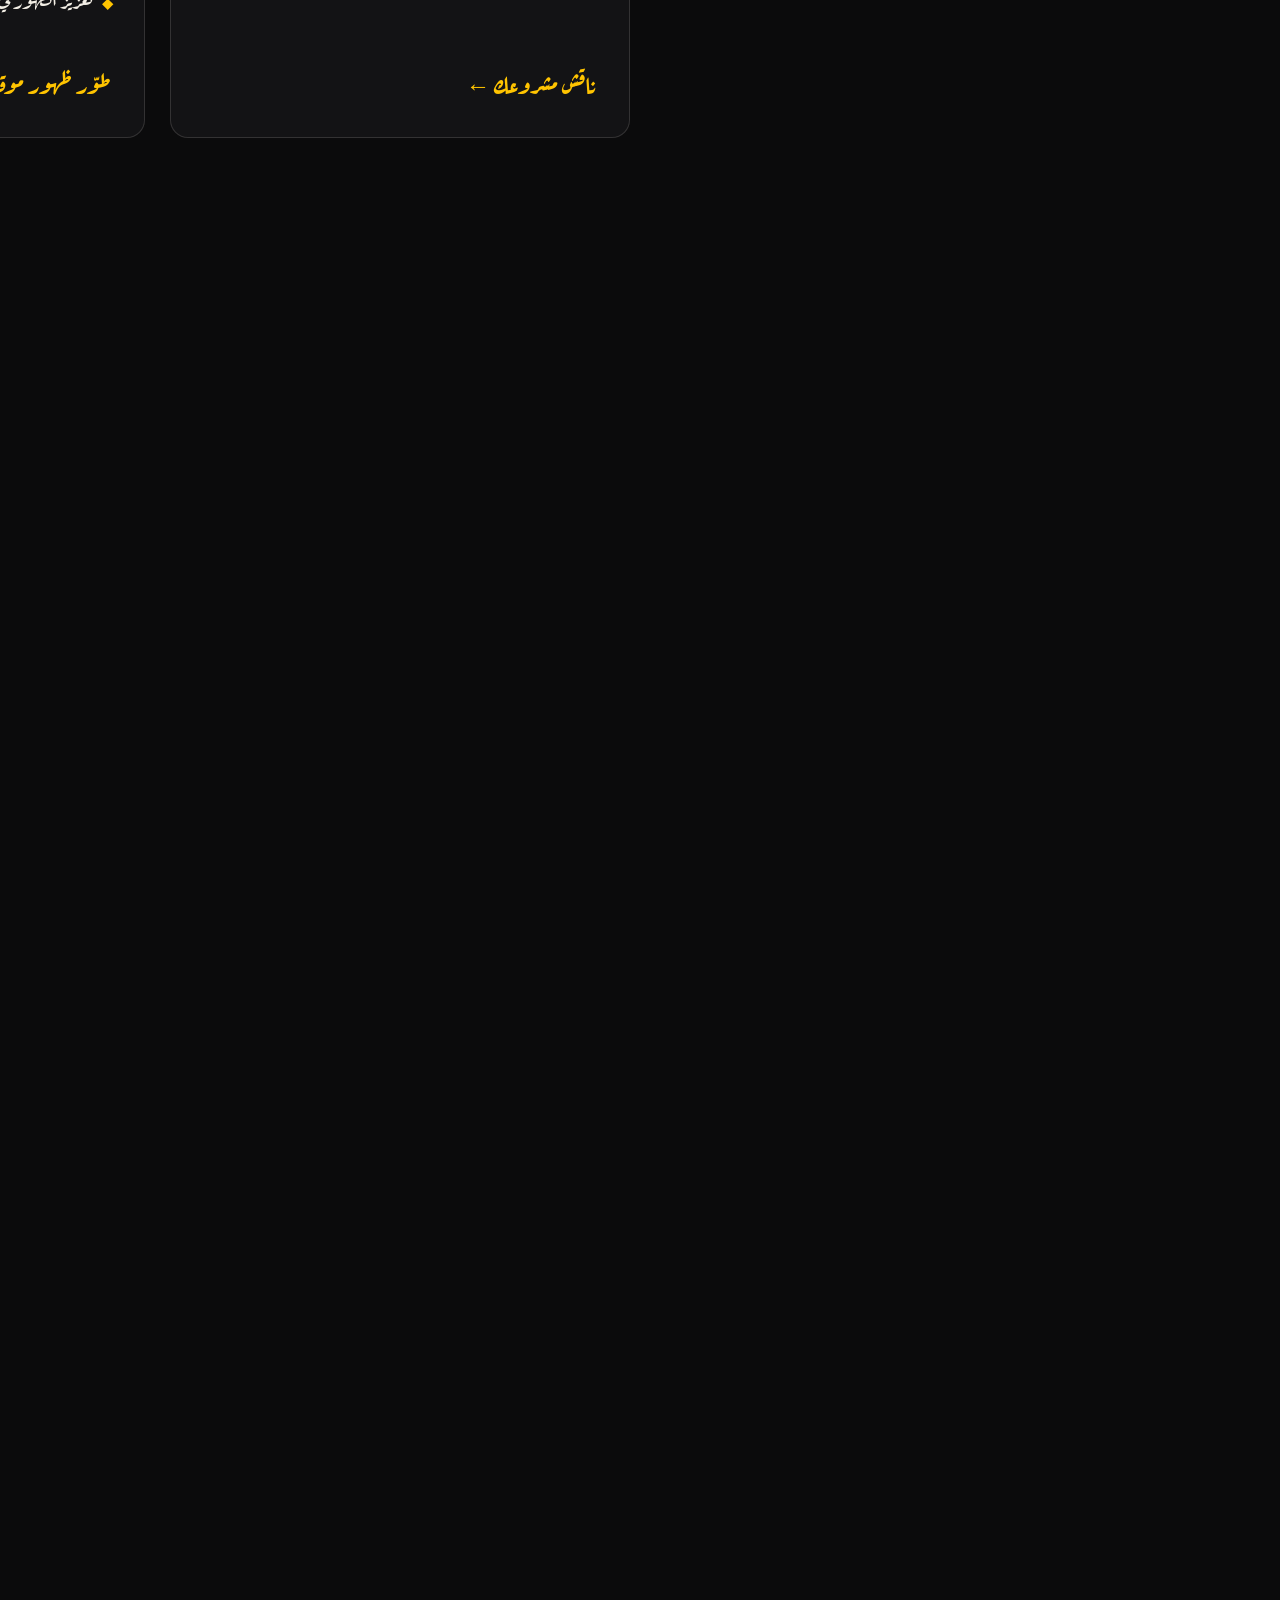
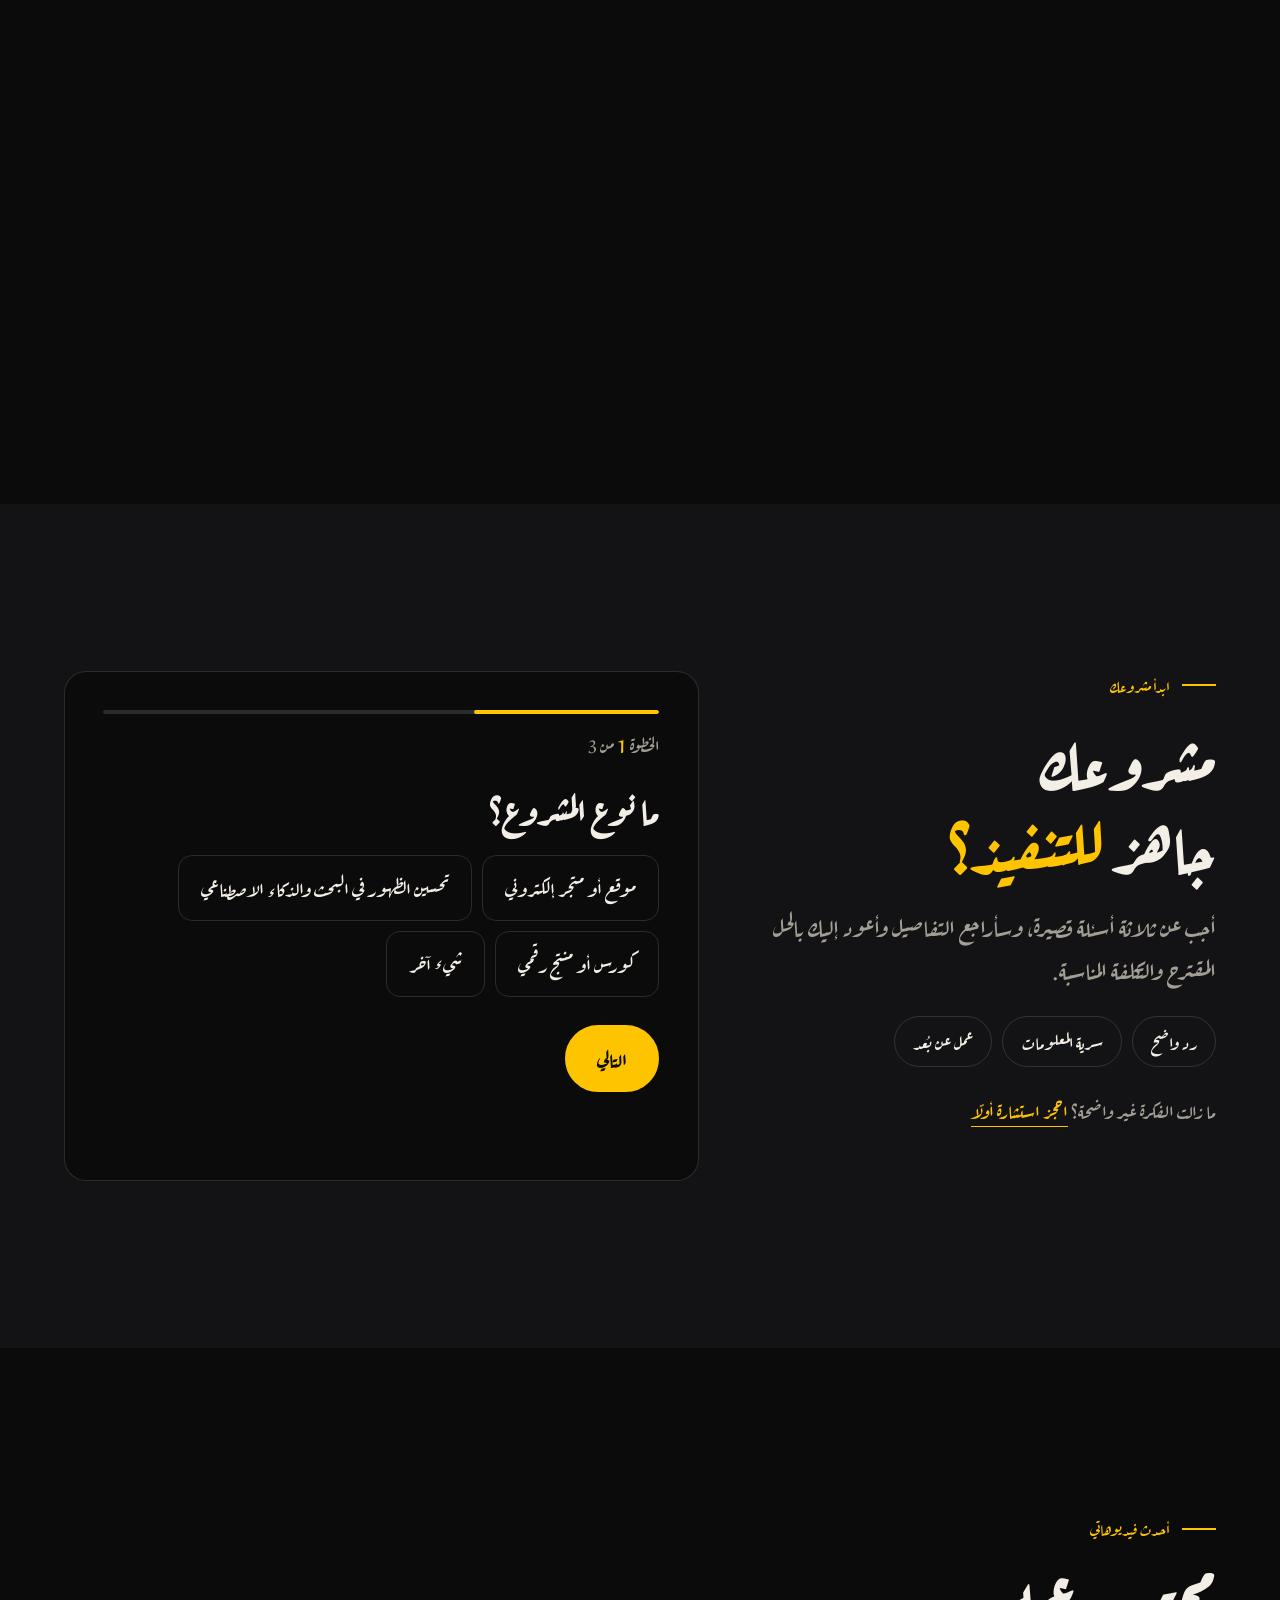
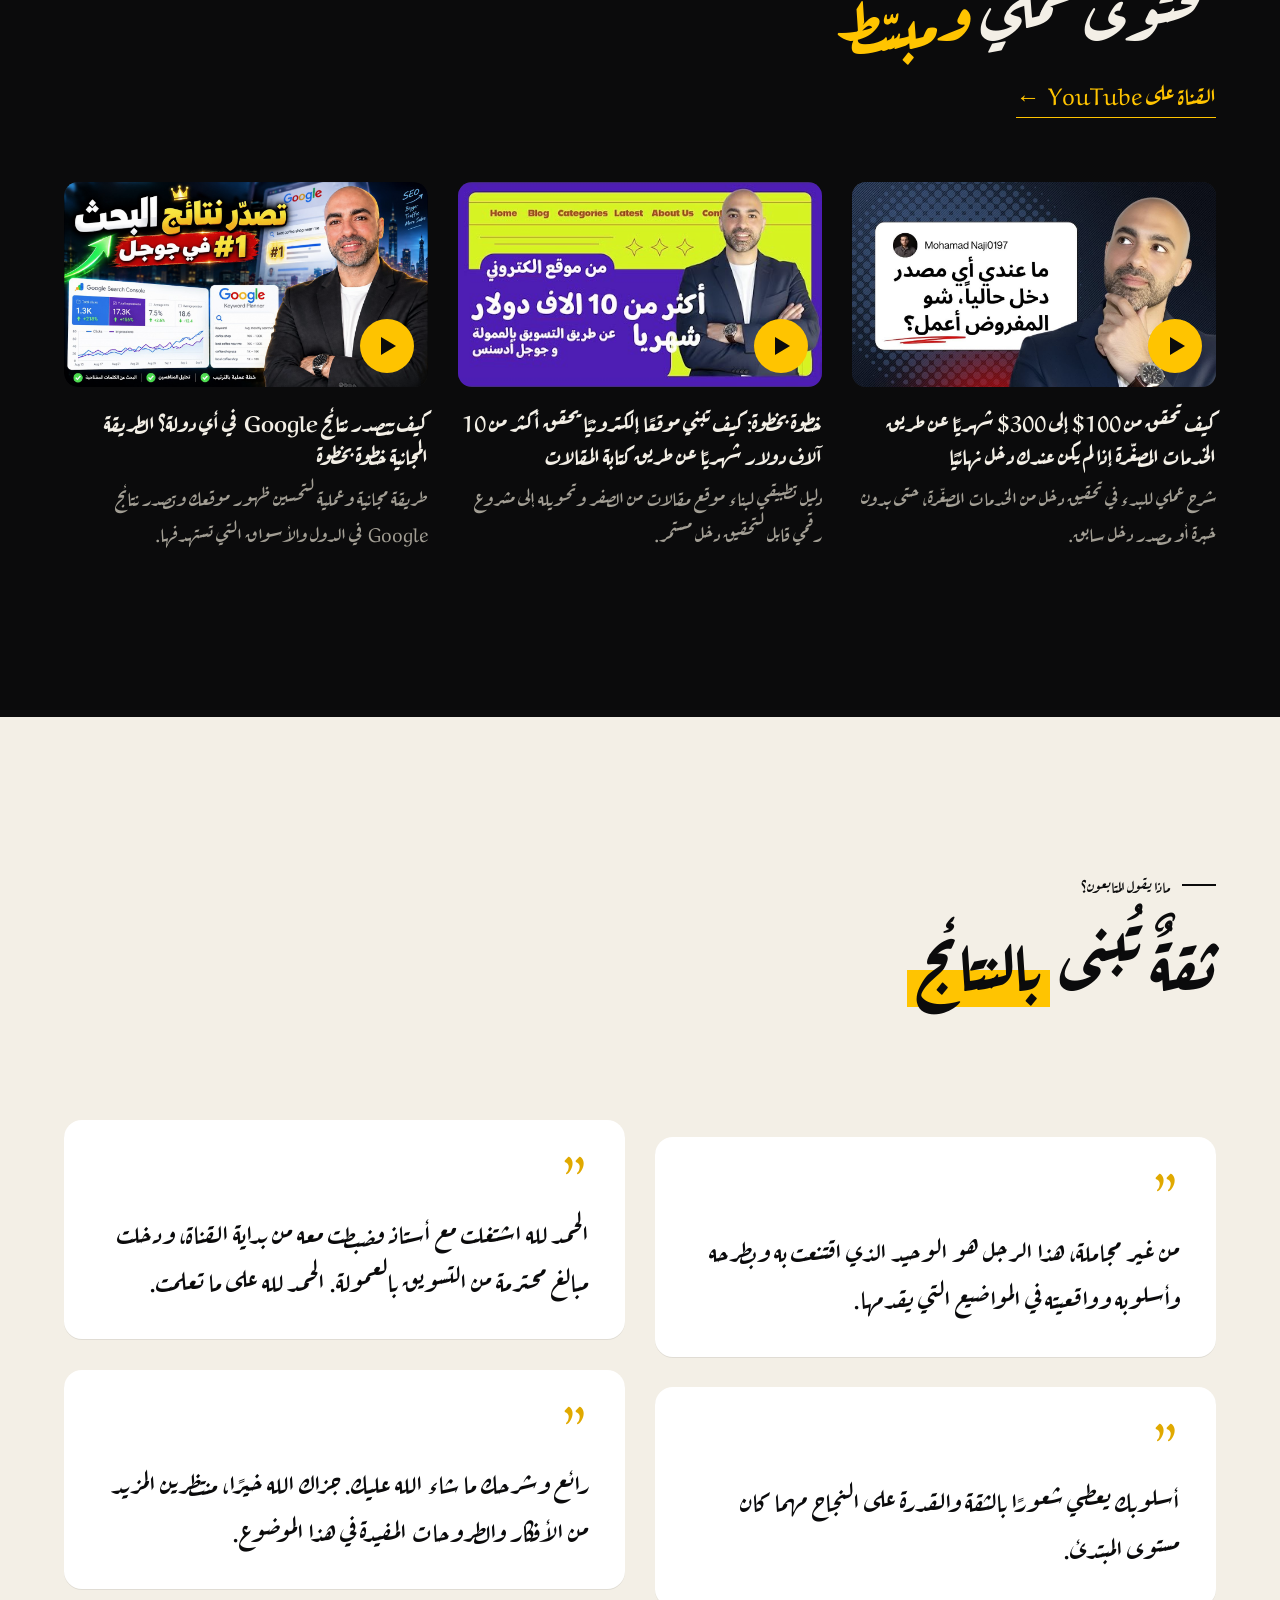
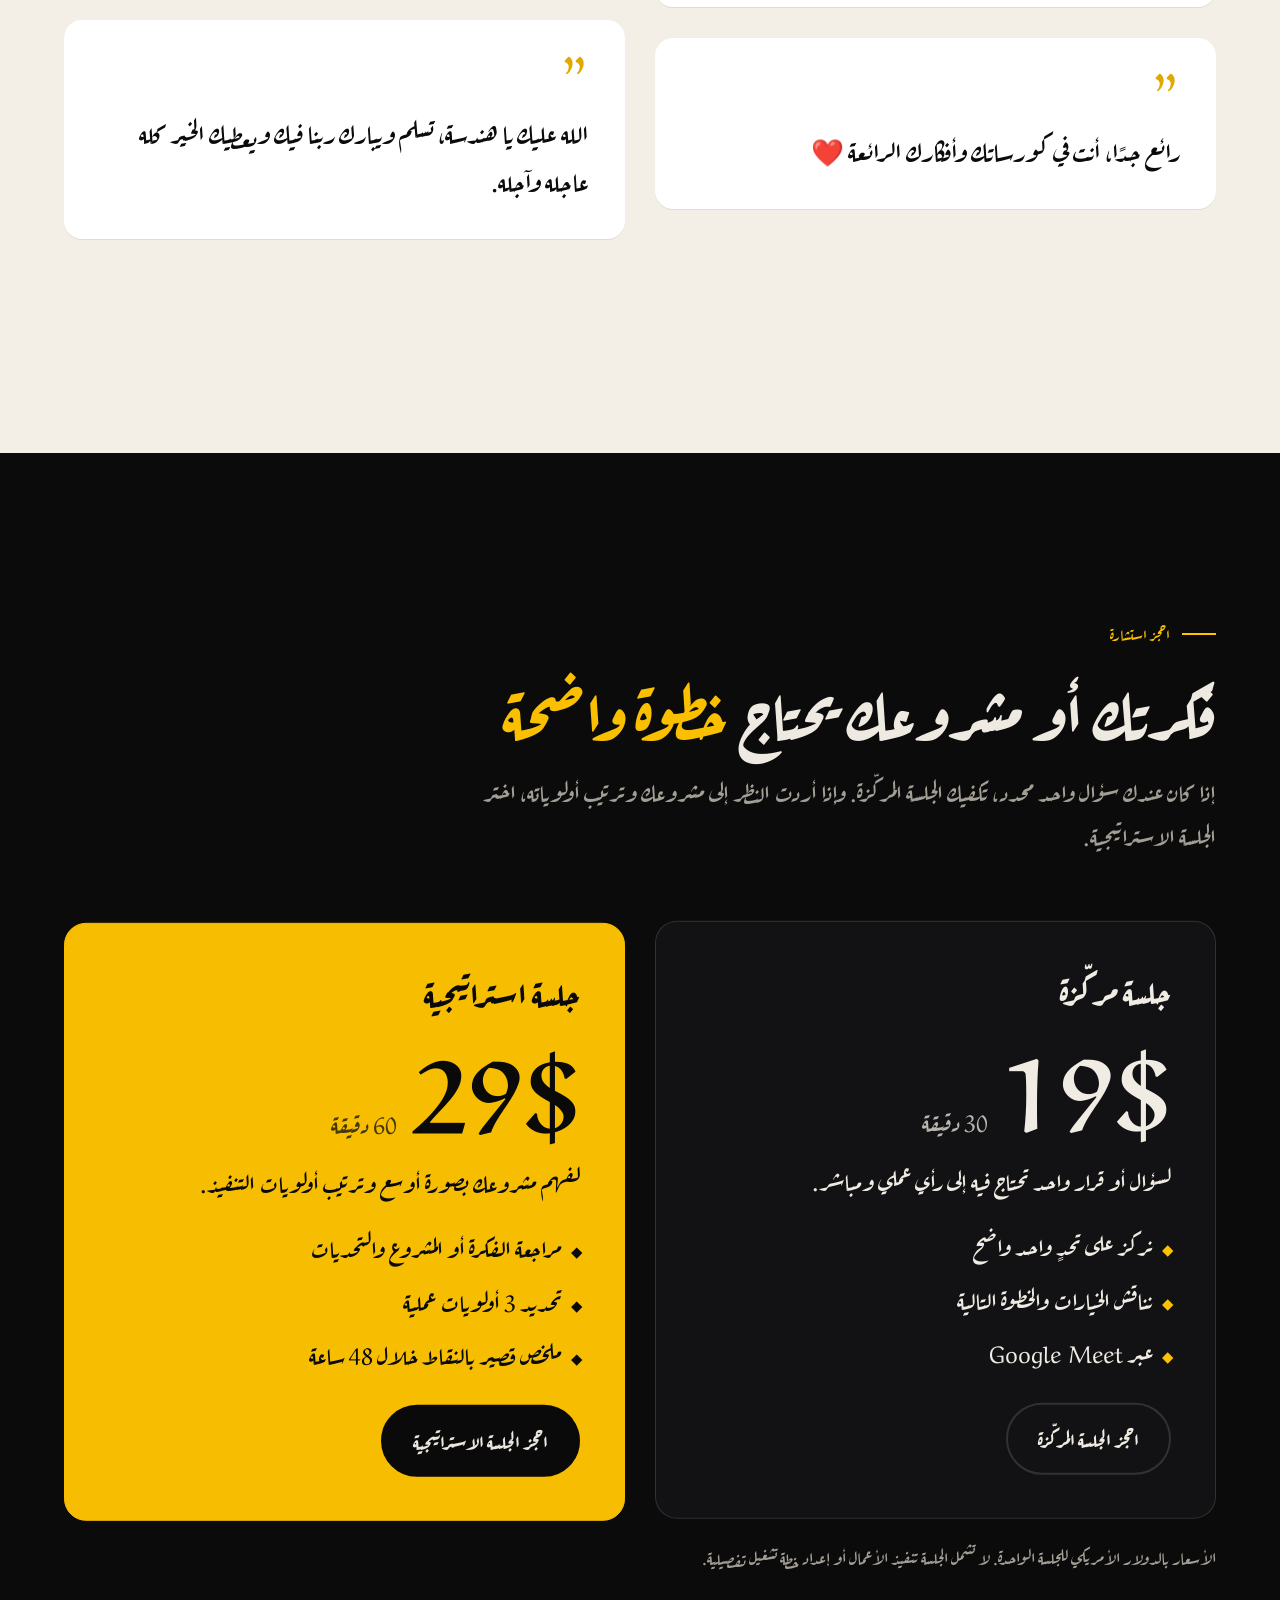
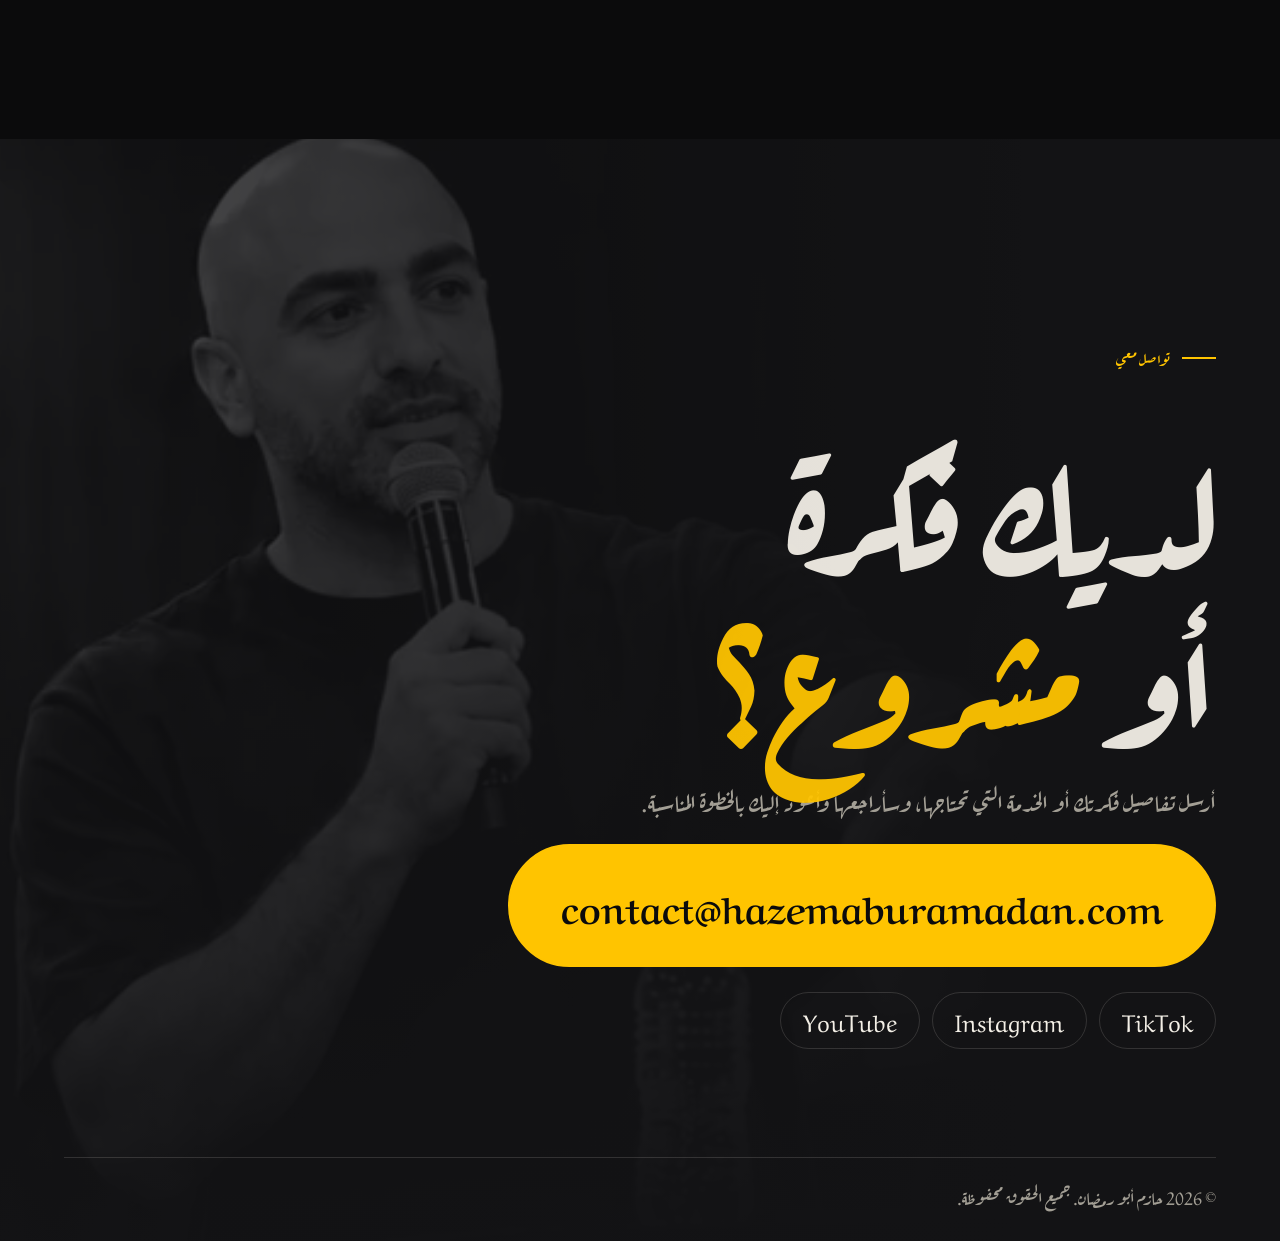
==== commit 8873e474: "Use Aref Ruqaa as the only font and enlarge small text" ====
--- a/index.html
+++ b/index.html
@@ -17,7 +17,7 @@
 <link rel="icon" href="assets/img/logo.png">
 <link rel="preconnect" href="https://fonts.googleapis.com">
 <link rel="preconnect" href="https://fonts.gstatic.com" crossorigin>
-<link href="https://fonts.googleapis.com/css2?family=Aref+Ruqaa:wght@400;700&family=Cairo:wght@400;500;700;900&display=swap" rel="stylesheet">
+<link href="https://fonts.googleapis.com/css2?family=Aref+Ruqaa:wght@400;700&display=swap" rel="stylesheet">
 <link rel="preload" as="image" href="assets/seq/f_001.webp" media="(min-width: 861px), (orientation: landscape)">
 <link rel="preload" as="image" href="assets/seqm/f_001.webp" media="(max-width: 860px) and (orientation: portrait)">
 <link rel="stylesheet" href="assets/css/style.css">
--- a/assets/css/style.css
+++ b/assets/css/style.css
@@ -10,9 +10,9 @@
   --line: rgba(243, 239, 230, .14);
   --yellow: #ffc400;
   --yellow-deep: #e0a900;
-  --display: "Cairo", system-ui, sans-serif;
-  --script: "Aref Ruqaa", "Cairo", serif;
-  --body: "Cairo", system-ui, sans-serif;
+  --display: "Aref Ruqaa", serif;
+  --script: "Aref Ruqaa", serif;
+  --body: "Aref Ruqaa", serif;
   --pad: clamp(20px, 5vw, 80px);
   --ease: cubic-bezier(.2, .7, .1, 1);
 }
@@ -24,7 +24,7 @@
   background: var(--ink);
   color: var(--text);
   font-family: var(--body);
-  font-size: clamp(17px, 1.15vw, 19px);
+  font-size: clamp(24px, 1.65vw, 28px);
   line-height: 1.8;
   overflow-x: hidden;
   -webkit-font-smoothing: antialiased;
@@ -43,7 +43,7 @@
 
 .eyebrow {
   font-family: var(--display); font-weight: 500;
-  font-size: clamp(13px, 1vw, 15px);
+  font-size: clamp(16px, 1.22vw, 19px);
   color: var(--yellow);
   display: flex; align-items: center; gap: 12px;
   margin-bottom: 18px;
@@ -56,17 +56,17 @@
 /* ---------- buttons ---------- */
 .btn {
   display: inline-flex; align-items: center; justify-content: center;
-  font-family: var(--display); font-weight: 700; font-size: 16px;
+  font-family: var(--display); font-weight: 700; font-size: 20px;
   background: var(--yellow); color: var(--ink);
   padding: 16px 30px; border-radius: 999px; border: 2px solid var(--yellow);
   transition: transform .35s var(--ease), background .25s, color .25s;
   white-space: nowrap;
 }
 .btn:hover { transform: translateY(-3px); background: var(--paper); border-color: var(--paper); }
-.btn--sm { padding: 10px 20px; font-size: 14px; }
+.btn--sm { padding: 10px 20px; font-size: 18px; }
 .btn--ghost { background: transparent; color: var(--text); border-color: var(--line); }
 .btn--ghost:hover { background: var(--yellow); color: var(--ink); border-color: var(--yellow); }
-.btn--xl { font-size: clamp(16px, 2.4vw, 30px); padding: clamp(16px, 2vw, 26px) clamp(24px, 4vw, 54px); direction: ltr; }
+.btn--xl { font-size: clamp(20px, 2.93vw, 38px); padding: clamp(16px, 2vw, 26px) clamp(24px, 4vw, 54px); direction: ltr; }
 .link { font-family: var(--display); font-weight: 500; color: var(--yellow); border-bottom: 1px solid currentColor; padding-bottom: 2px; }
 
 /* ---------- progress + header ---------- */
@@ -83,9 +83,9 @@
 .top.is-solid::before { opacity: 1; }
 .top.is-solid { padding-block: 12px; }
 .top.is-hidden, .top.is-away { transform: translateY(-110%); }
-.brand { display: flex; align-items: center; gap: 12px; font-family: var(--display); font-weight: 700; font-size: 18px; }
+.brand { display: flex; align-items: center; gap: 12px; font-family: var(--display); font-weight: 700; font-size: 23px; }
 .mark { width: auto; height: 44px; }
-.nav { display: flex; gap: clamp(16px, 2.4vw, 38px); font-family: var(--display); font-weight: 500; font-size: 16px; }
+.nav { display: flex; gap: clamp(16px, 2.4vw, 38px); font-family: var(--display); font-weight: 500; font-size: 20px; }
 .nav a { position: relative; padding: 6px 0; opacity: .82; transition: opacity .2s; }
 .nav a::after { content: ""; position: absolute; inset: auto 0 0 0; height: 2px; background: var(--yellow); transform: scaleX(0); transform-origin: right; transition: transform .35s var(--ease); }
 .nav a:hover { opacity: 1; }
@@ -112,8 +112,8 @@
 .hero__copy[data-phase="1"] { gap: clamp(14px, 3vh, 40px); }
 .stat { display: flex; align-items: baseline; gap: 18px; flex-wrap: wrap; }
 .stat b { font-family: var(--display); font-weight: 900; font-size: clamp(64px, 10vw, 170px); line-height: 1; color: var(--yellow); direction: ltr; }
-.stat > span { font-family: var(--display); font-weight: 700; font-size: clamp(17px, 1.9vw, 28px); }
-.hero__cue { position: absolute; z-index: 3; inset-block-end: 22px; inset-inline-start: var(--pad); display: flex; align-items: center; gap: 12px; font-size: 14px; color: var(--muted); }
+.stat > span { font-family: var(--display); font-weight: 700; font-size: clamp(21px, 2.32vw, 35px); }
+.hero__cue { position: absolute; z-index: 3; inset-block-end: 22px; inset-inline-start: var(--pad); display: flex; align-items: center; gap: 12px; font-size: 18px; color: var(--muted); }
 .hero__cue i { width: 1px; height: 44px; background: linear-gradient(var(--yellow), transparent); animation: cue 1.8s var(--ease) infinite; transform-origin: top; }
 @keyframes cue { 0% { transform: scaleY(0); } 60% { transform: scaleY(1); } 100% { transform: scaleY(1); opacity: 0; } }
 @media (max-width: 860px) and (orientation: portrait) {
@@ -121,7 +121,7 @@
   .hero__scrim { background: linear-gradient(to bottom, rgba(11,11,12,.8) 0%, rgba(11,11,12,.35) 34%, rgba(11,11,12,0) 52%), linear-gradient(to top, rgba(11,11,12,1) 0%, rgba(11,11,12,0) 16%); }
   .hero__copy { width: auto; inset-inline: var(--pad); justify-content: flex-start; padding-block: 92px 0; }
   .hero .hero__copy h2 { margin-bottom: 18px; }
-  .hero__cta .btn { padding: 12px 22px; font-size: 15px; }
+  .hero__cta .btn { padding: 12px 22px; font-size: 19px; }
   .hero__cue { inset-inline-start: auto; inset-inline-end: var(--pad); }
 }
 
@@ -137,7 +137,7 @@
 .about__media { position: relative; }
 .about__frame { overflow: hidden; border-radius: 14px; aspect-ratio: 4 / 5; clip-path: inset(100% 0 0 0); }
 .about__frame img { width: 100%; height: 118%; object-fit: cover; }
-.about__tag { position: absolute; inset-block-end: -18px; inset-inline-start: -14px; background: var(--yellow); color: var(--ink); font-family: var(--display); font-weight: 700; padding: 12px 22px; border-radius: 999px; font-size: 15px; }
+.about__tag { position: absolute; inset-block-end: -18px; inset-inline-start: -14px; background: var(--yellow); color: var(--ink); font-family: var(--display); font-weight: 700; padding: 12px 22px; border-radius: 999px; font-size: 19px; }
 .reveal-words { font-family: var(--display); font-weight: 500; font-size: clamp(22px, 2.9vw, 44px); line-height: 1.75; }
 .reveal-words .w { opacity: .14; }
 .about__small { margin-top: 34px; color: var(--muted); max-width: 56ch; padding-top: 22px; border-top: 1px solid var(--line); }
@@ -155,10 +155,10 @@
 .journey__steps { display: grid; grid-template-columns: repeat(4, minmax(0, 1fr)); gap: clamp(14px, 2vw, 34px); direction: ltr; }
 .journey__steps li { direction: rtl; border-top: 2px solid var(--line); padding-top: 16px; opacity: .3; transition: opacity .5s, border-color .5s; }
 .journey__steps li.is-on { opacity: 1; border-color: var(--yellow); }
-.journey__steps b { font-family: var(--display); font-weight: 900; color: var(--yellow); font-size: 14px; direction: ltr; display: block; text-align: right; }
-.journey__steps h3 { font-size: clamp(19px, 2vw, 30px); margin: 4px 0 6px; }
-.journey__steps p { color: var(--muted); font-size: 16px; line-height: 1.75; }
-.journey__method { font-family: var(--display); font-weight: 500; color: var(--muted); font-size: clamp(14px, 1.3vw, 18px); }
+.journey__steps b { font-family: var(--display); font-weight: 900; color: var(--yellow); font-size: 18px; direction: ltr; display: block; text-align: right; }
+.journey__steps h3 { font-size: clamp(24px, 2.44vw, 38px); margin: 4px 0 6px; }
+.journey__steps p { color: var(--muted); font-size: 20px; line-height: 1.75; }
+.journey__method { font-family: var(--display); font-weight: 500; color: var(--muted); font-size: clamp(18px, 1.59vw, 22px); }
 .journey__method span { color: var(--text); }
 @media (max-width: 860px) {
   .journey__steps { grid-template-columns: 1fr 1fr; }
@@ -182,9 +182,9 @@
 }
 .card:hover { background: var(--ink-3); border-color: var(--yellow); transform: translateY(-8px); }
 .card__n { font-family: var(--display); font-weight: 900; font-size: clamp(54px, 6vw, 92px); line-height: 1; color: transparent; -webkit-text-stroke: 1.5px var(--yellow); direction: ltr; text-align: right; }
-.card h3 { font-size: clamp(20px, 1.9vw, 27px); }
-.card p { color: var(--muted); font-size: 16.5px; }
-.card ul { display: grid; gap: 8px; font-size: 16px; }
+.card h3 { font-size: clamp(25px, 2.32vw, 34px); }
+.card p { color: var(--muted); font-size: 21px; }
+.card ul { display: grid; gap: 8px; font-size: 20px; }
 .card li { display: flex; gap: 10px; align-items: baseline; }
 .card li::before { content: ""; width: 8px; height: 8px; background: var(--yellow); transform: rotate(45deg) translateY(-1px); flex: none; }
 .card a { margin-top: auto; font-family: var(--display); font-weight: 700; color: var(--yellow); }
@@ -203,9 +203,9 @@
 .video__thumb i { position: absolute; inset-block-end: 14px; inset-inline-start: 14px; width: 54px; height: 54px; border-radius: 50%; background: var(--yellow); transition: transform .4s var(--ease); }
 .video__thumb i::after { content: ""; position: absolute; inset: 0; margin: auto; width: 0; height: 0; border-block: 9px solid transparent; border-left: 15px solid var(--ink); transform: translateX(2px); }
 .video:hover .video__thumb i { transform: scale(1.15); }
-.video h3 { font-size: clamp(17px, 1.45vw, 21px); margin-bottom: 8px; transition: color .25s; }
+.video h3 { font-size: clamp(21px, 1.77vw, 26px); margin-bottom: 8px; transition: color .25s; }
 .video:hover h3 { color: var(--yellow); }
-.video p { color: var(--muted); font-size: 16px; }
+.video p { color: var(--muted); font-size: 20px; }
 @media (max-width: 860px) { .videos__grid { grid-template-columns: 1fr; } }
 
 /* ---------- voices (light band) ---------- */
@@ -216,7 +216,7 @@
 .voices__cols { display: grid; grid-template-columns: 1fr 1fr; gap: clamp(16px, 2.4vw, 36px); }
 .voices__col { display: grid; gap: clamp(16px, 2.4vw, 36px); align-content: start; }
 .voices__col:nth-child(2) { padding-top: clamp(30px, 8vw, 130px); }
-.voices blockquote { background: #fff; border-radius: 18px; padding: clamp(22px, 2.8vw, 44px); font-family: var(--display); font-weight: 500; font-size: clamp(17px, 1.7vw, 25px); line-height: 1.8; position: relative; box-shadow: 0 1px 0 rgba(11,11,12,.08); }
+.voices blockquote { background: #fff; border-radius: 18px; padding: clamp(22px, 2.8vw, 44px); font-family: var(--display); font-weight: 500; font-size: clamp(21px, 2.07vw, 31px); line-height: 1.8; position: relative; box-shadow: 0 1px 0 rgba(11,11,12,.08); }
 .voices blockquote::before { content: "”"; display: block; font-family: var(--display); font-weight: 900; font-size: 64px; line-height: .6; color: var(--yellow-deep); margin-bottom: 14px; }
 @media (max-width: 700px) { .voices__cols { grid-template-columns: 1fr; } .voices__col:nth-child(2) { padding-top: 0; } }
 
@@ -228,7 +228,7 @@
 .consult__grid { display: grid; grid-template-columns: 1fr 1fr; gap: clamp(16px, 2.4vw, 36px); }
 .plan { border: 1px solid var(--line); border-radius: 22px; padding: clamp(26px, 3.4vw, 54px); display: flex; flex-direction: column; gap: 16px; background: var(--ink-2); }
 .plan--hot { background: var(--yellow); color: var(--ink); border-color: var(--yellow); }
-.plan h3 { font-size: clamp(22px, 2.2vw, 32px); }
+.plan h3 { font-size: clamp(28px, 2.68vw, 40px); }
 .plan__price { display: flex; align-items: baseline; gap: 14px; }
 .plan__price b { font-family: var(--display); font-weight: 900; font-size: clamp(64px, 8vw, 128px); line-height: 1; direction: ltr; }
 .plan__price span { font-family: var(--display); font-weight: 500; opacity: .75; }
@@ -239,7 +239,7 @@
 .plan .btn { margin-top: auto; align-self: flex-start; }
 .plan--hot .btn { background: var(--ink); color: var(--paper); border-color: var(--ink); }
 .plan--hot .btn:hover { background: var(--paper); color: var(--ink); border-color: var(--paper); }
-.consult__note { margin-top: 22px; color: var(--muted); font-size: 14px; }
+.consult__note { margin-top: 22px; color: var(--muted); font-size: 18px; }
 @media (max-width: 760px) { .consult__grid { grid-template-columns: 1fr; } }
 
 /* ---------- project brief form ---------- */
@@ -247,31 +247,31 @@
 .project__head h2 { margin-bottom: 20px; }
 .project__head > p:not(.eyebrow) { color: var(--muted); max-width: 46ch; }
 .project__trust { display: flex; flex-wrap: wrap; gap: 10px; margin-block: 26px; }
-.project__trust li { font-family: var(--display); font-weight: 500; font-size: 14px; border: 1px solid var(--line); border-radius: 999px; padding: 8px 18px; }
-.project__alt { font-size: 15px; }
+.project__trust li { font-family: var(--display); font-weight: 500; font-size: 18px; border: 1px solid var(--line); border-radius: 999px; padding: 8px 18px; }
+.project__alt { font-size: 19px; }
 .brief { background: var(--ink); border: 1px solid var(--line); border-radius: 22px; padding: clamp(22px, 3vw, 46px); }
 .brief__progress { height: 4px; background: var(--line); border-radius: 4px; overflow: hidden; margin-bottom: 14px; }
 .brief__progress i { display: block; height: 100%; width: 33.33%; background: var(--yellow); border-radius: 4px; transition: width .5s var(--ease); }
-.brief__count { font-family: var(--display); font-weight: 500; font-size: 14px; color: var(--muted); margin-bottom: 22px; }
+.brief__count { font-family: var(--display); font-weight: 500; font-size: 18px; color: var(--muted); margin-bottom: 22px; }
 .brief__count b { color: var(--yellow); }
 .brief:not(.is-stepped) .brief__progress, .brief:not(.is-stepped) .brief__count, .brief:not(.is-stepped) [data-next] { display: none; }
 .brief.is-stepped .brief__step:not(.is-current) { display: none; }
 .brief__step { border: 0; padding: 0; margin: 0 0 28px; min-width: 0; }
-.brief__step legend { font-family: var(--display); font-weight: 700; font-size: clamp(22px, 2.4vw, 34px); line-height: 1.4; padding: 0; margin-bottom: 20px; }
-.brief__label { font-family: var(--display); font-weight: 500; font-size: 15px; color: var(--muted); margin: 22px 0 12px; }
+.brief__step legend { font-family: var(--display); font-weight: 700; font-size: clamp(28px, 2.93vw, 42px); line-height: 1.4; padding: 0; margin-bottom: 20px; }
+.brief__label { font-family: var(--display); font-weight: 500; font-size: 19px; color: var(--muted); margin: 22px 0 12px; }
 .brief__label:first-of-type { margin-top: 0; }
 .chips { display: flex; flex-wrap: wrap; gap: 10px; }
 .chips label { position: relative; cursor: pointer; }
 .chips input { position: absolute; opacity: 0; inset: 0; width: 100%; height: 100%; margin: 0; cursor: pointer; }
-.chips span { display: block; font-family: var(--display); font-weight: 500; font-size: 16px; border: 1.5px solid var(--line); border-radius: 14px; padding: 14px 22px; transition: background .2s, color .2s, border-color .2s; }
+.chips span { display: block; font-family: var(--display); font-weight: 500; font-size: 20px; border: 1.5px solid var(--line); border-radius: 14px; padding: 14px 22px; transition: background .2s, color .2s, border-color .2s; }
 .chips label:hover span { border-color: var(--yellow); }
 .chips input:checked + span { background: var(--yellow); color: var(--ink); border-color: var(--yellow); }
 .chips input:focus-visible + span { outline: 2px solid var(--yellow); outline-offset: 3px; }
 .fields { display: grid; grid-template-columns: 1fr 1fr; gap: 16px; }
 .field { display: grid; gap: 8px; }
 .field--wide { grid-column: 1 / -1; }
-.field > span { font-family: var(--display); font-weight: 500; font-size: 14px; }
-.field small { color: var(--muted); font-size: 13px; }
+.field > span { font-family: var(--display); font-weight: 500; font-size: 18px; }
+.field small { color: var(--muted); font-size: 17px; }
 .field input, .field textarea { width: 100%; font: inherit; color: var(--text); background: var(--ink-2); border: 1.5px solid var(--line); border-radius: 12px; padding: 13px 16px; transition: border-color .2s; }
 .field textarea { resize: vertical; min-height: 120px; line-height: 1.7; }
 .field input:focus, .field textarea:focus { outline: none; border-color: var(--yellow); }
@@ -280,14 +280,14 @@
 .brief__nav { display: flex; flex-wrap: wrap; gap: 12px; }
 .brief__nav [hidden] { display: none; }
 .brief__nav button { cursor: pointer; }
-.brief__status { margin-top: 16px; font-size: 15px; min-height: 1.8em; }
+.brief__status { margin-top: 16px; font-size: 19px; min-height: 1.8em; }
 .brief__status.is-error { color: #ff8a7a; }
 .brief__status.is-ok { color: var(--yellow); }
 .brief.is-sent > :not(.brief__status) { display: none; }
-.brief.is-sent .brief__status { font-family: var(--display); font-weight: 700; font-size: clamp(20px, 2.2vw, 30px); line-height: 1.6; margin: 0; }
+.brief.is-sent .brief__status { font-family: var(--display); font-weight: 700; font-size: clamp(25px, 2.68vw, 38px); line-height: 1.6; margin: 0; }
 .hero__cta { display: flex; flex-wrap: wrap; gap: 12px; }
 @media (max-width: 860px) { .project { grid-template-columns: 1fr; } }
-@media (max-width: 560px) { .fields { grid-template-columns: 1fr; } .chips span { padding: 12px 16px; font-size: 15px; } }
+@media (max-width: 560px) { .fields { grid-template-columns: 1fr; } .chips span { padding: 12px 16px; font-size: 19px; } }
 
 /* ---------- contact / footer ---------- */
 .contact { position: relative; overflow: hidden; padding: clamp(110px, 16vw, 240px) var(--pad) 28px; background: var(--ink-2); }
@@ -300,7 +300,7 @@
 .contact__social { display: flex; flex-wrap: wrap; gap: 12px; margin-top: 10px; direction: ltr; }
 .contact__social a { font-family: var(--display); font-weight: 500; border: 1px solid var(--line); border-radius: 999px; padding: 10px 22px; transition: background .25s, color .25s, border-color .25s; }
 .contact__social a:hover { background: var(--yellow); color: var(--ink); border-color: var(--yellow); }
-.contact__legal { position: relative; margin-top: clamp(60px, 9vw, 130px); padding-top: 22px; border-top: 1px solid var(--line); color: var(--muted); font-size: 14px; }
+.contact__legal { position: relative; margin-top: clamp(60px, 9vw, 130px); padding-top: 22px; border-top: 1px solid var(--line); color: var(--muted); font-size: 18px; }
 
 /* ---------- reduced motion: everything static and readable ---------- */
 @media (prefers-reduced-motion: reduce) {
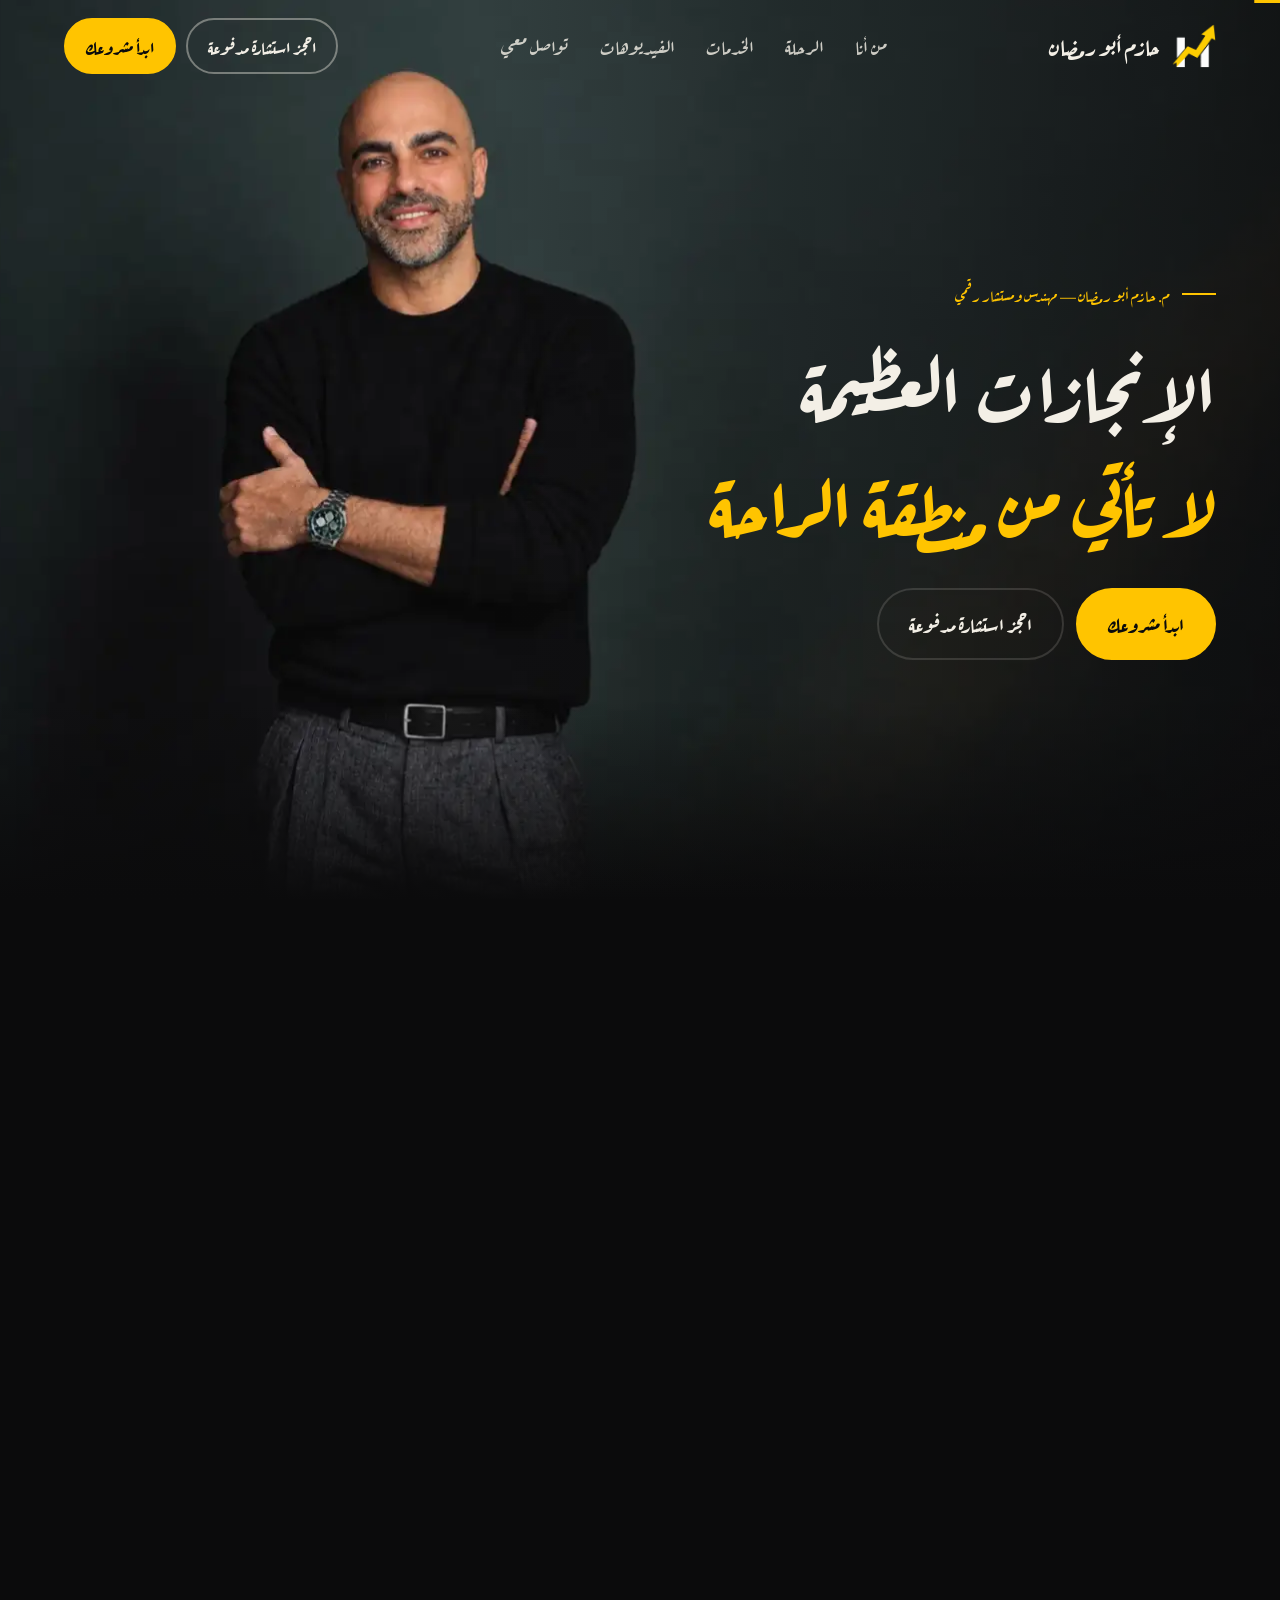
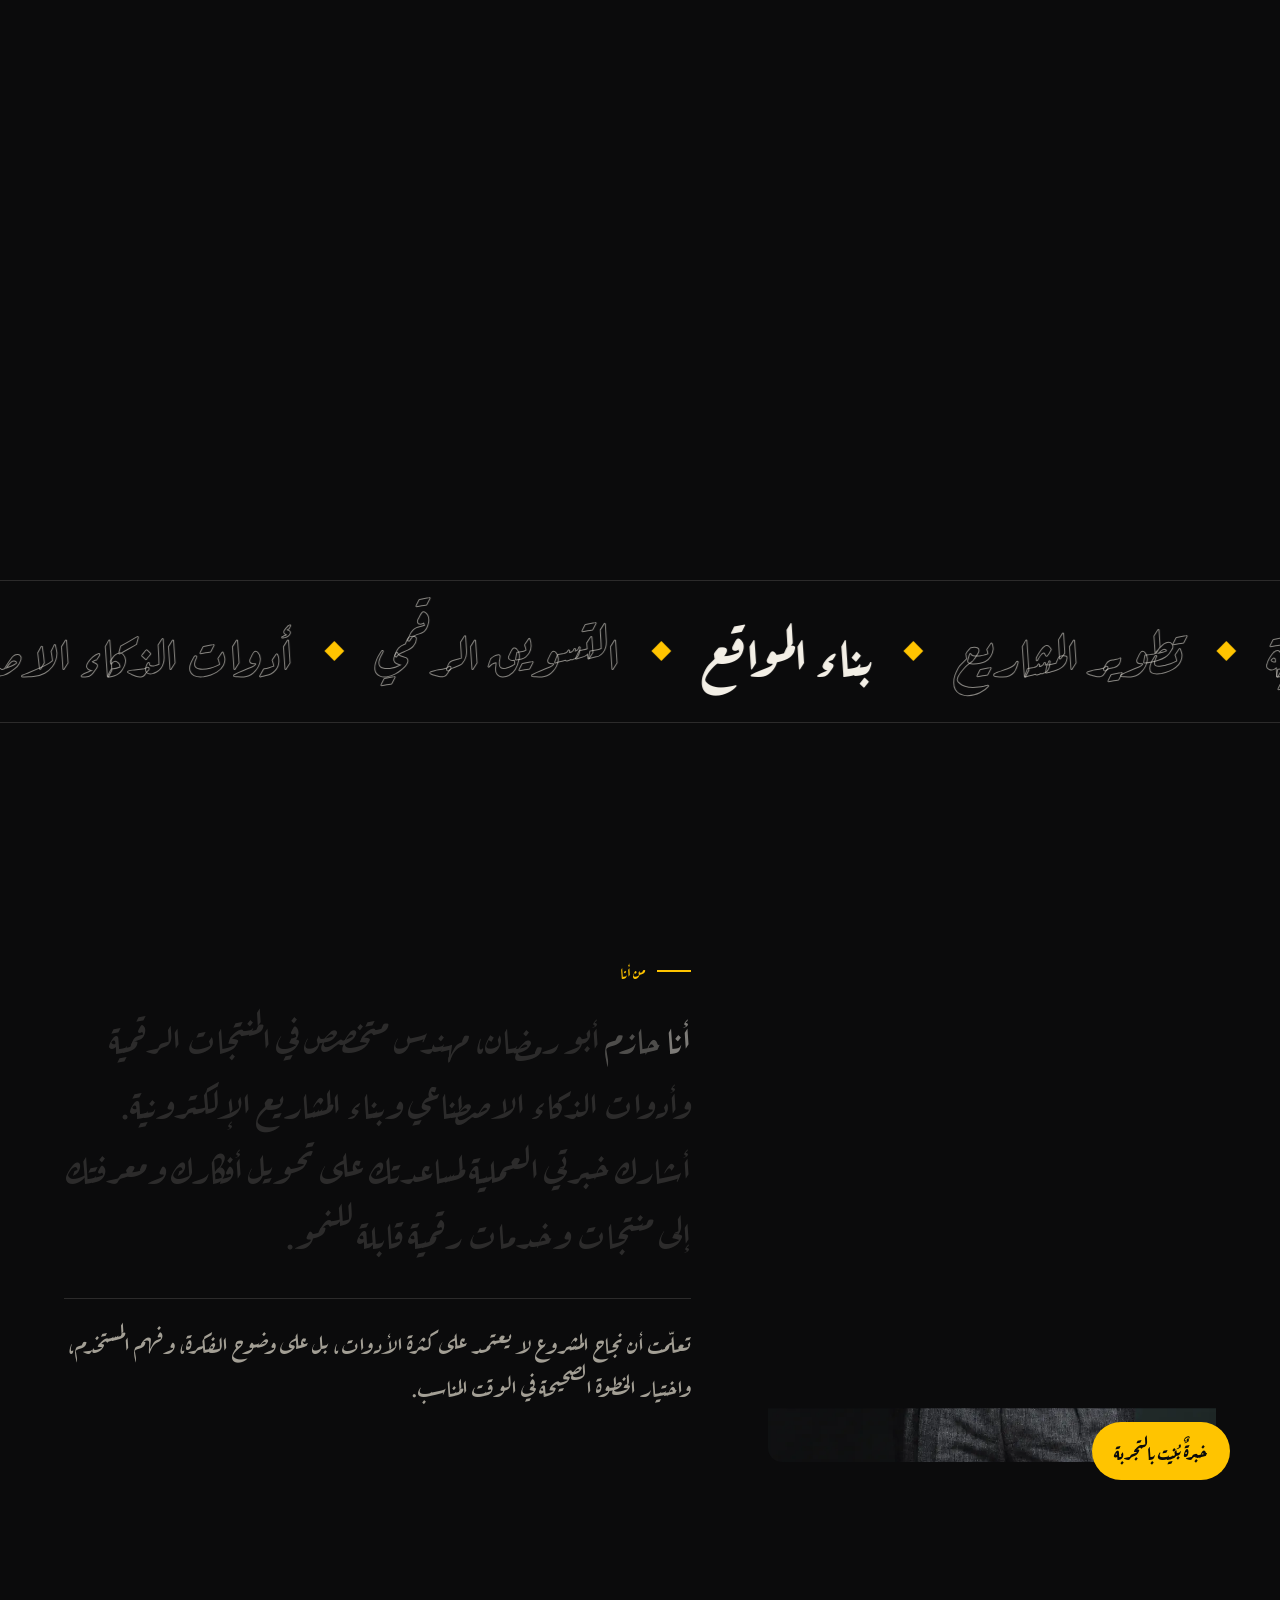
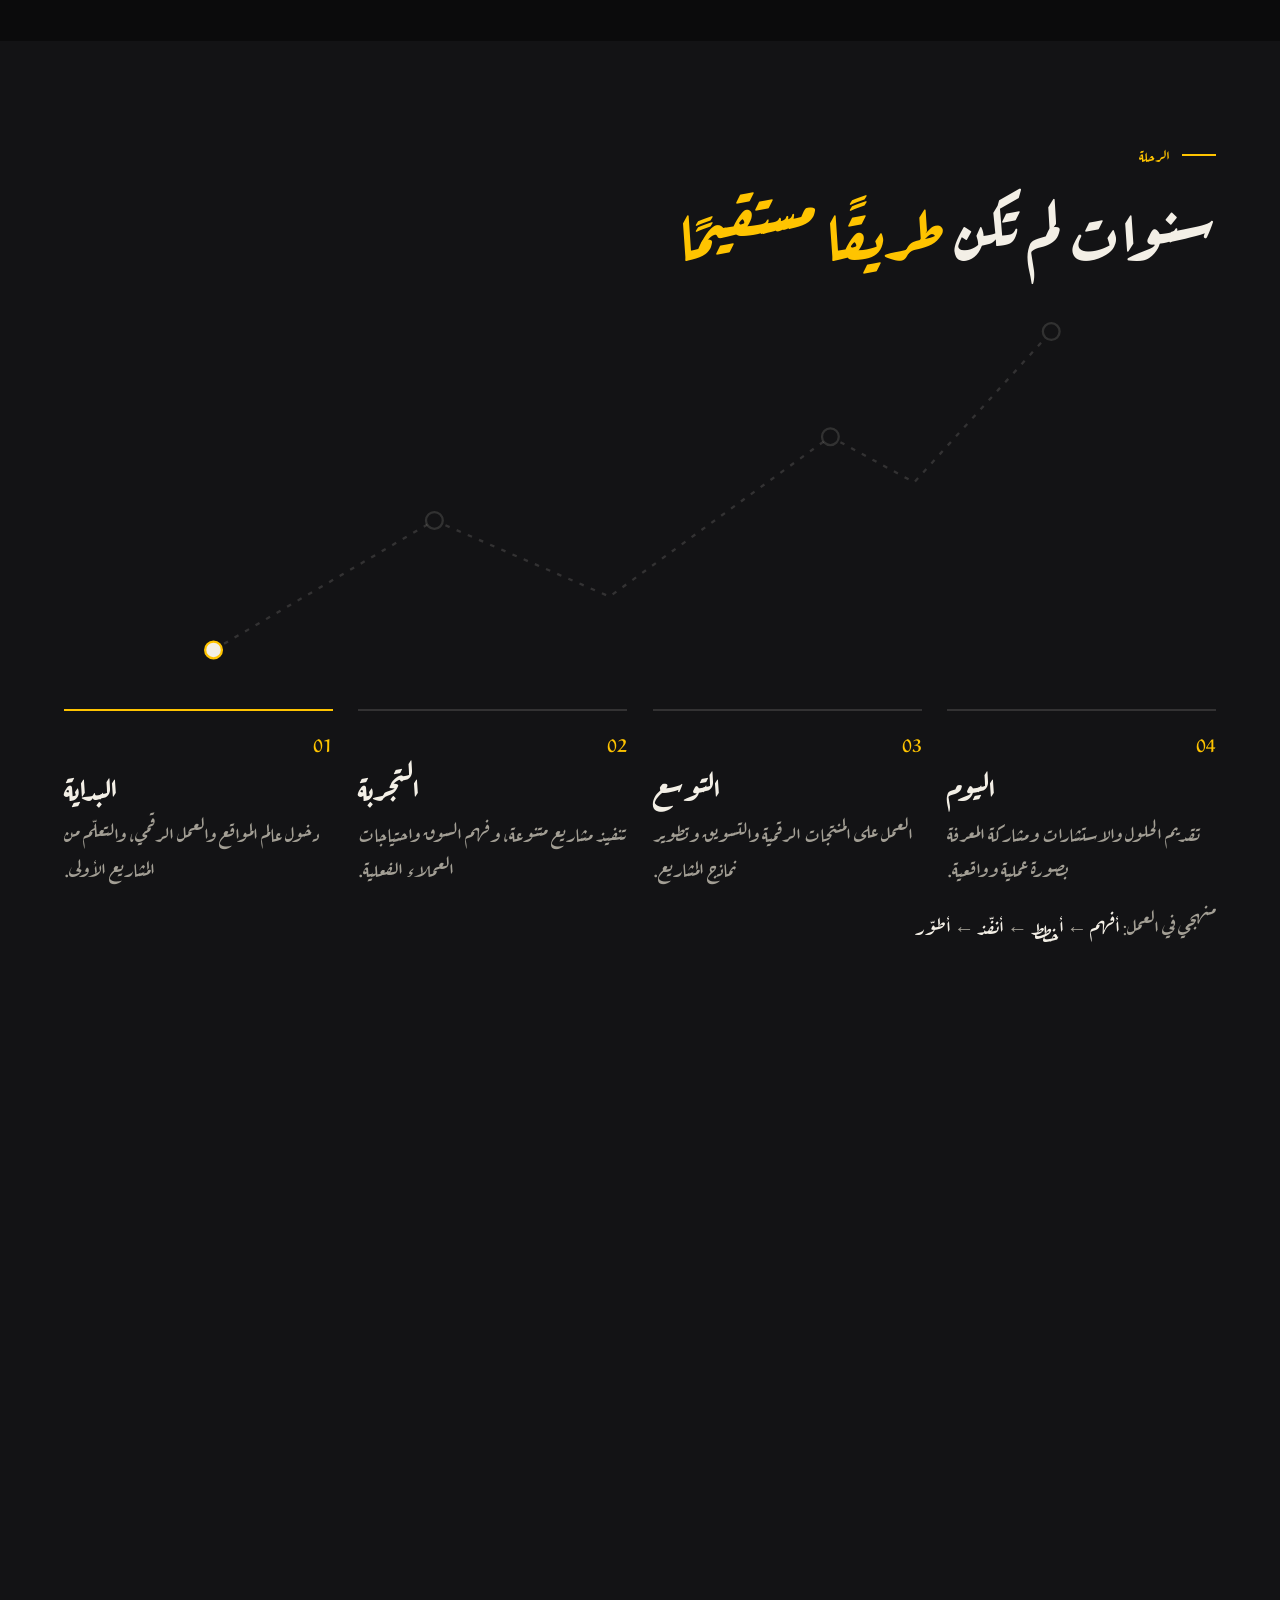
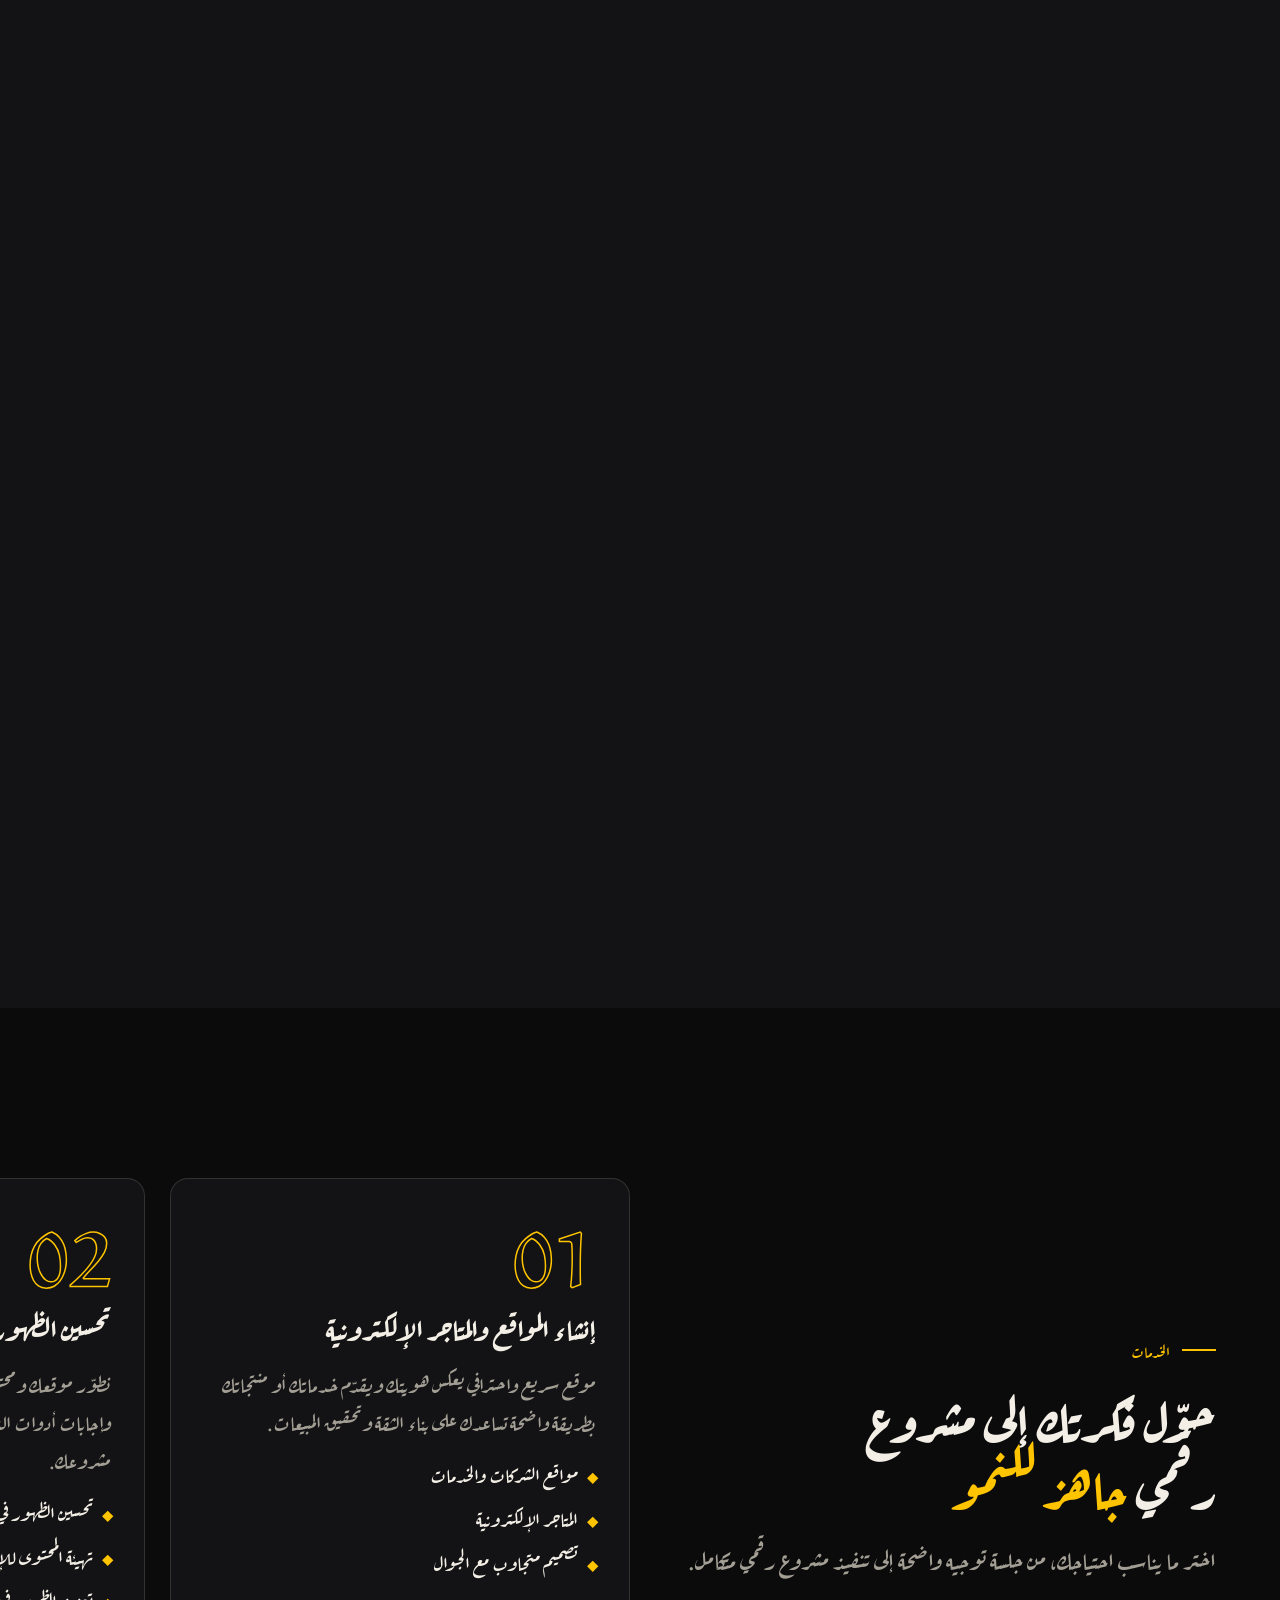
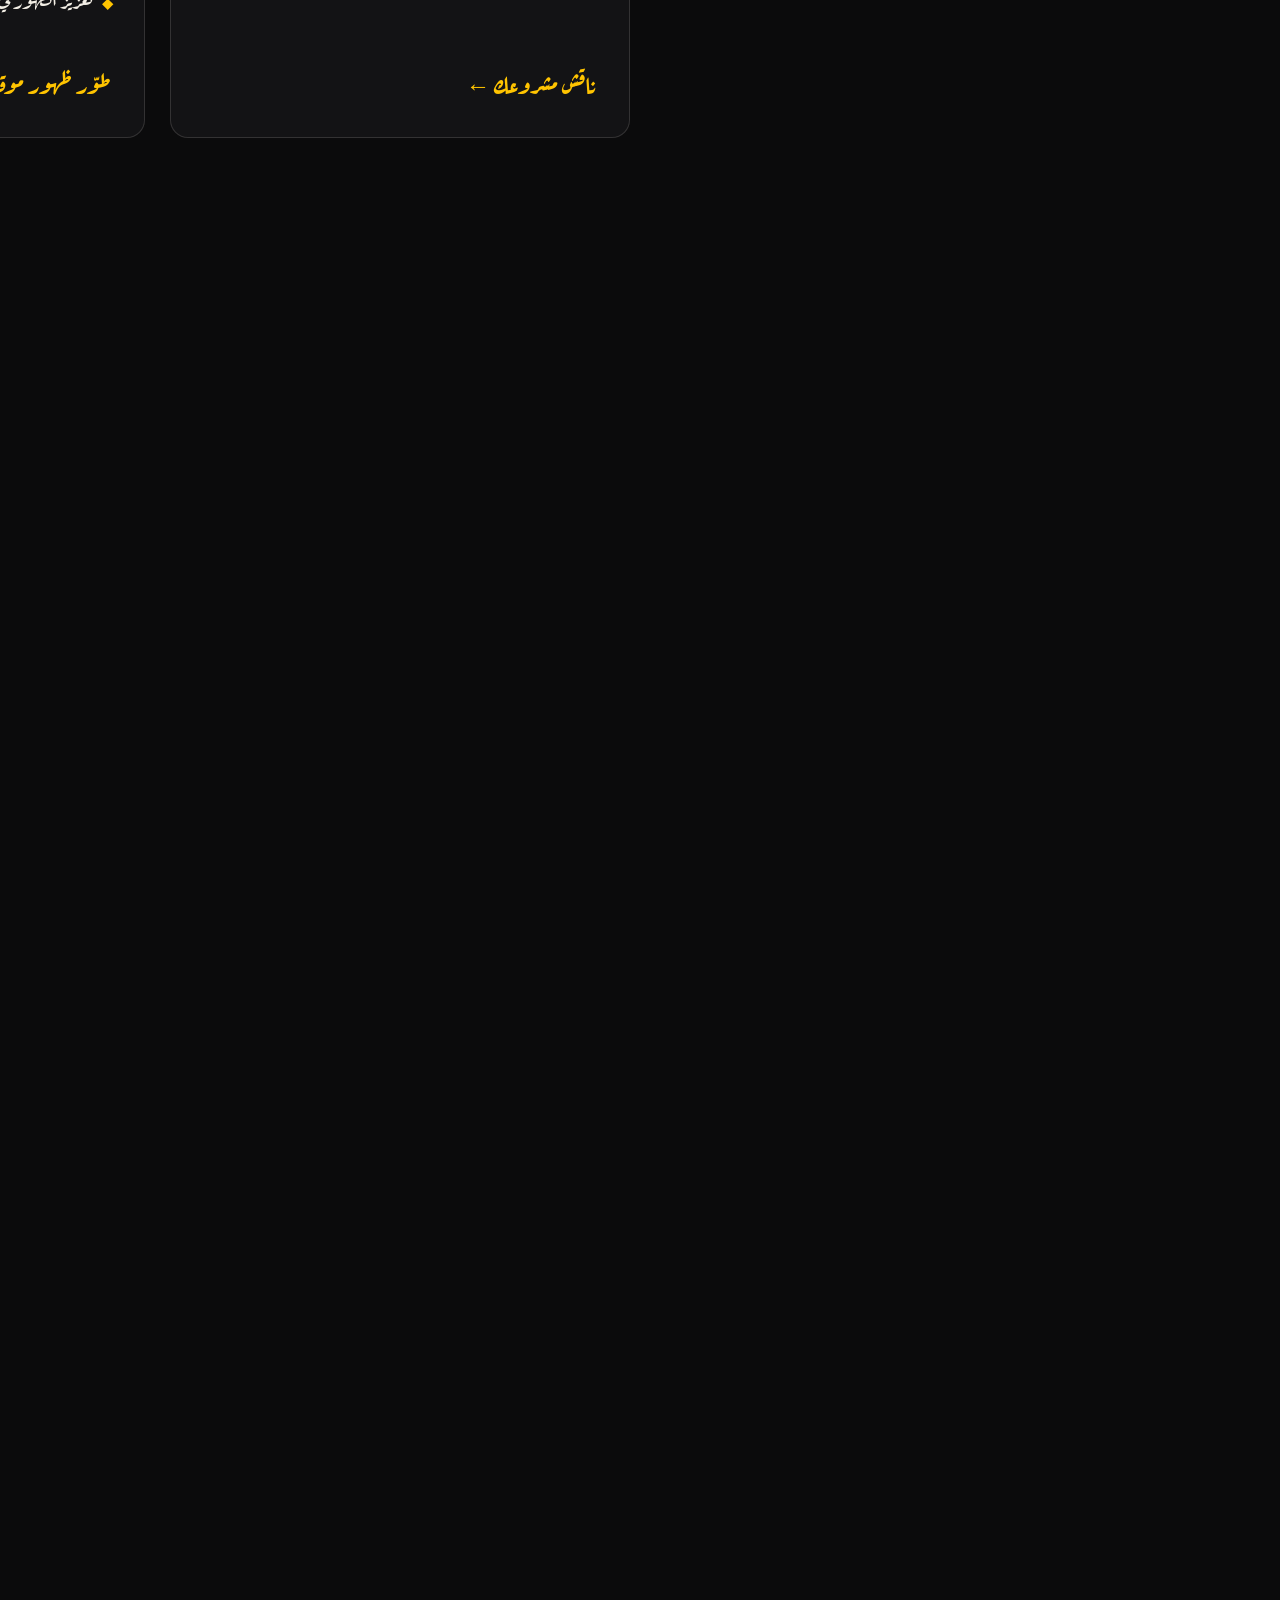
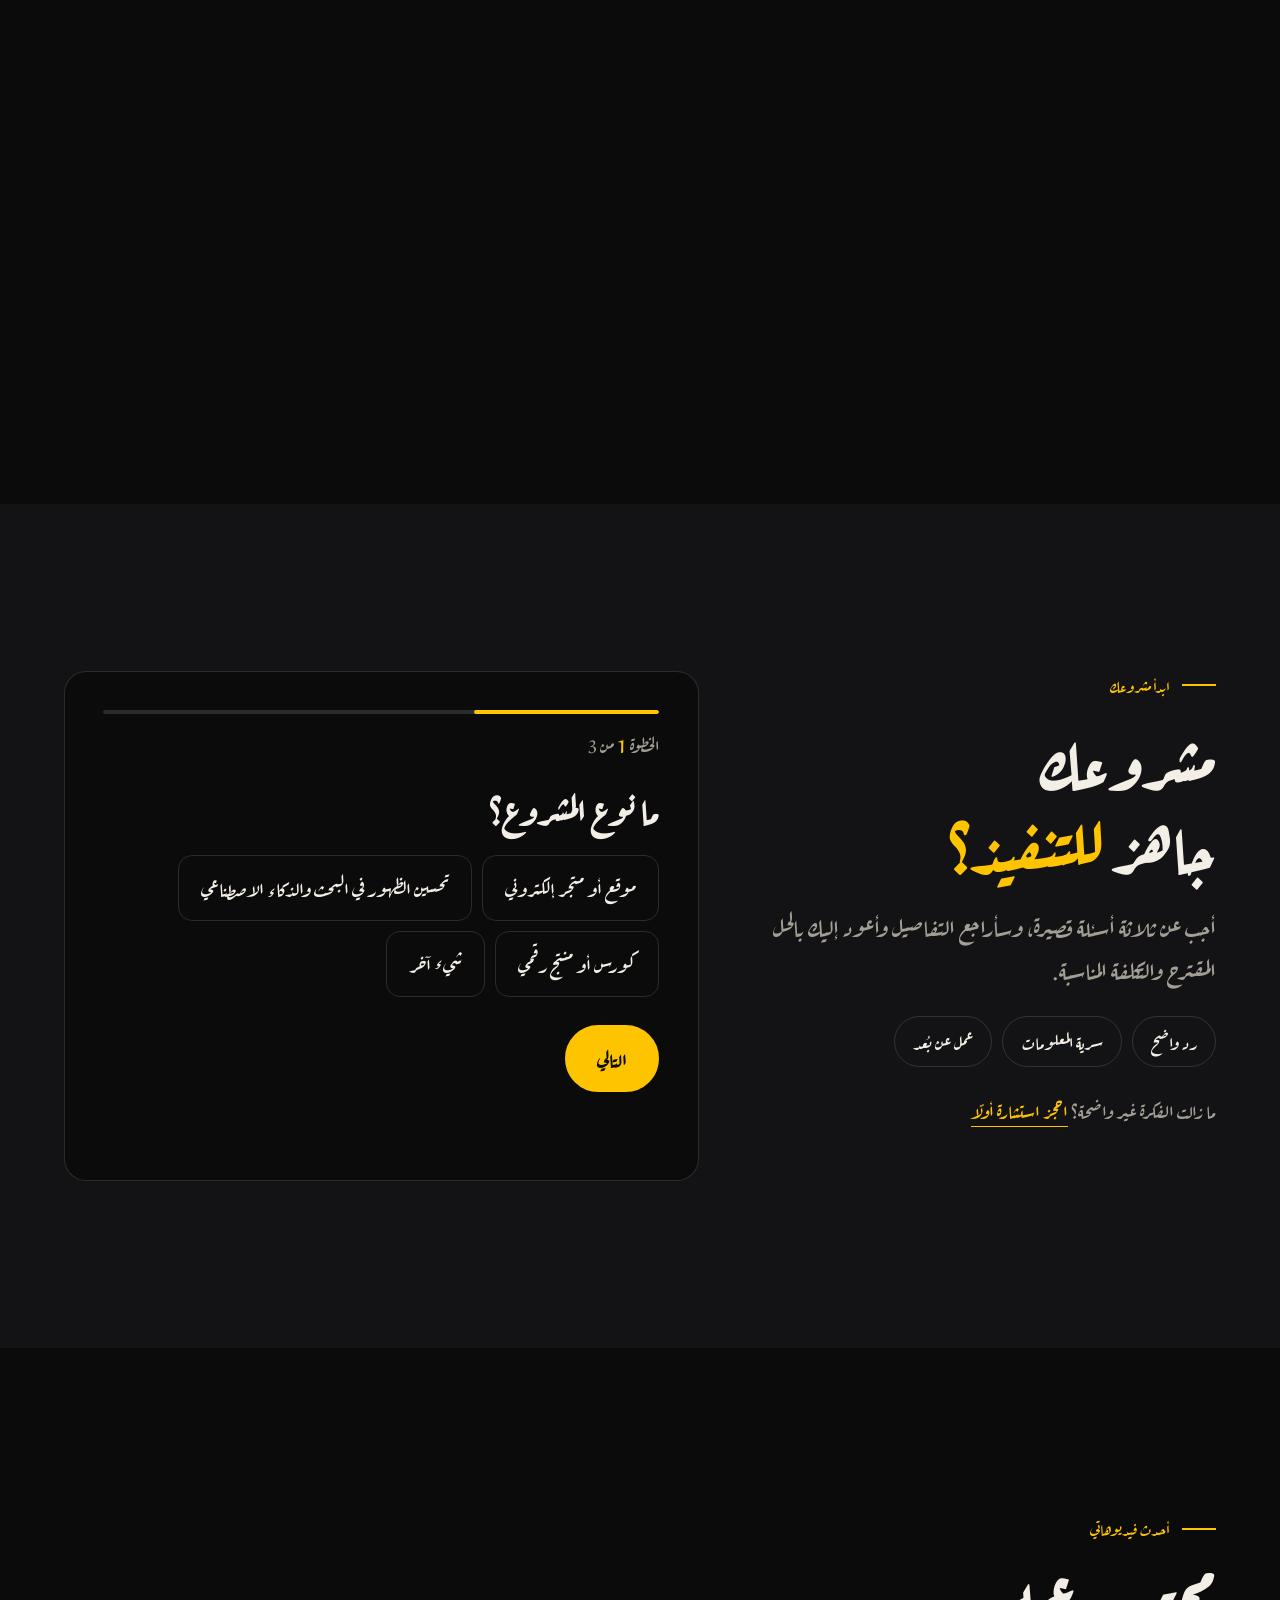
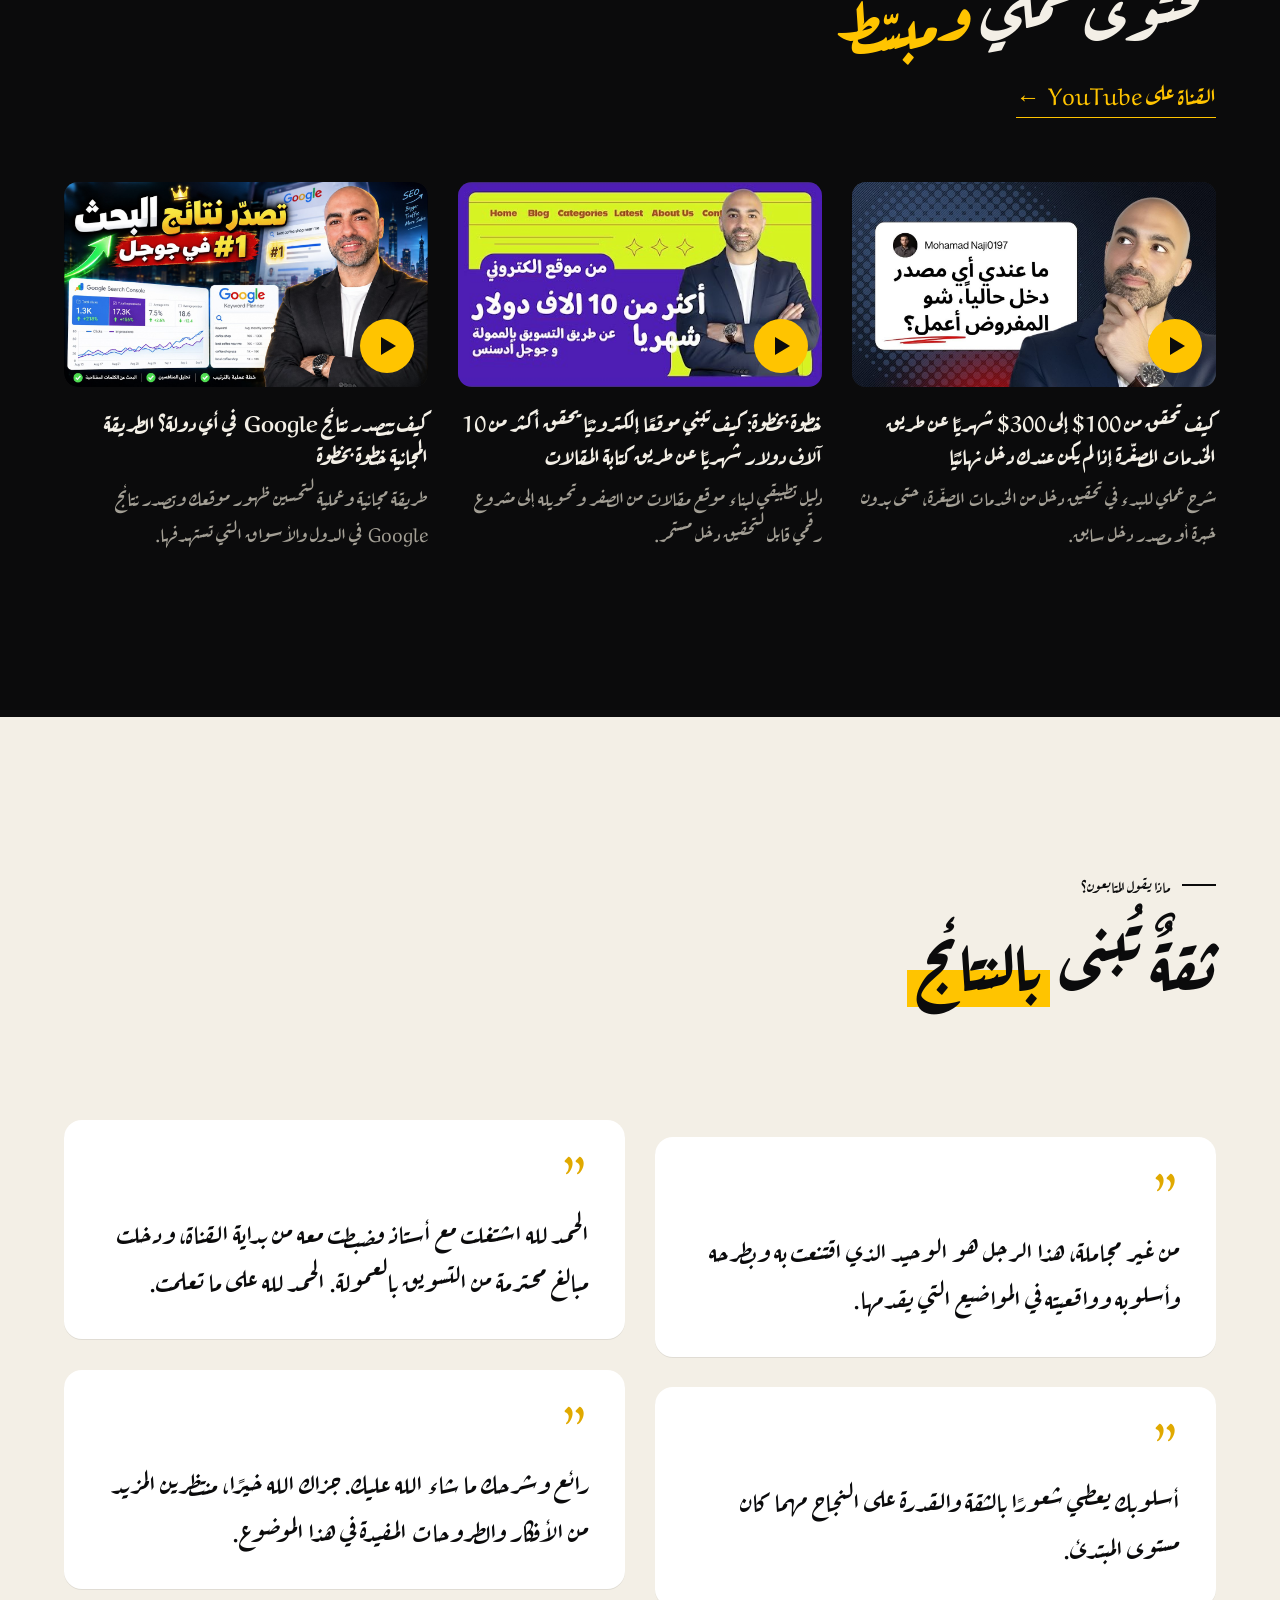
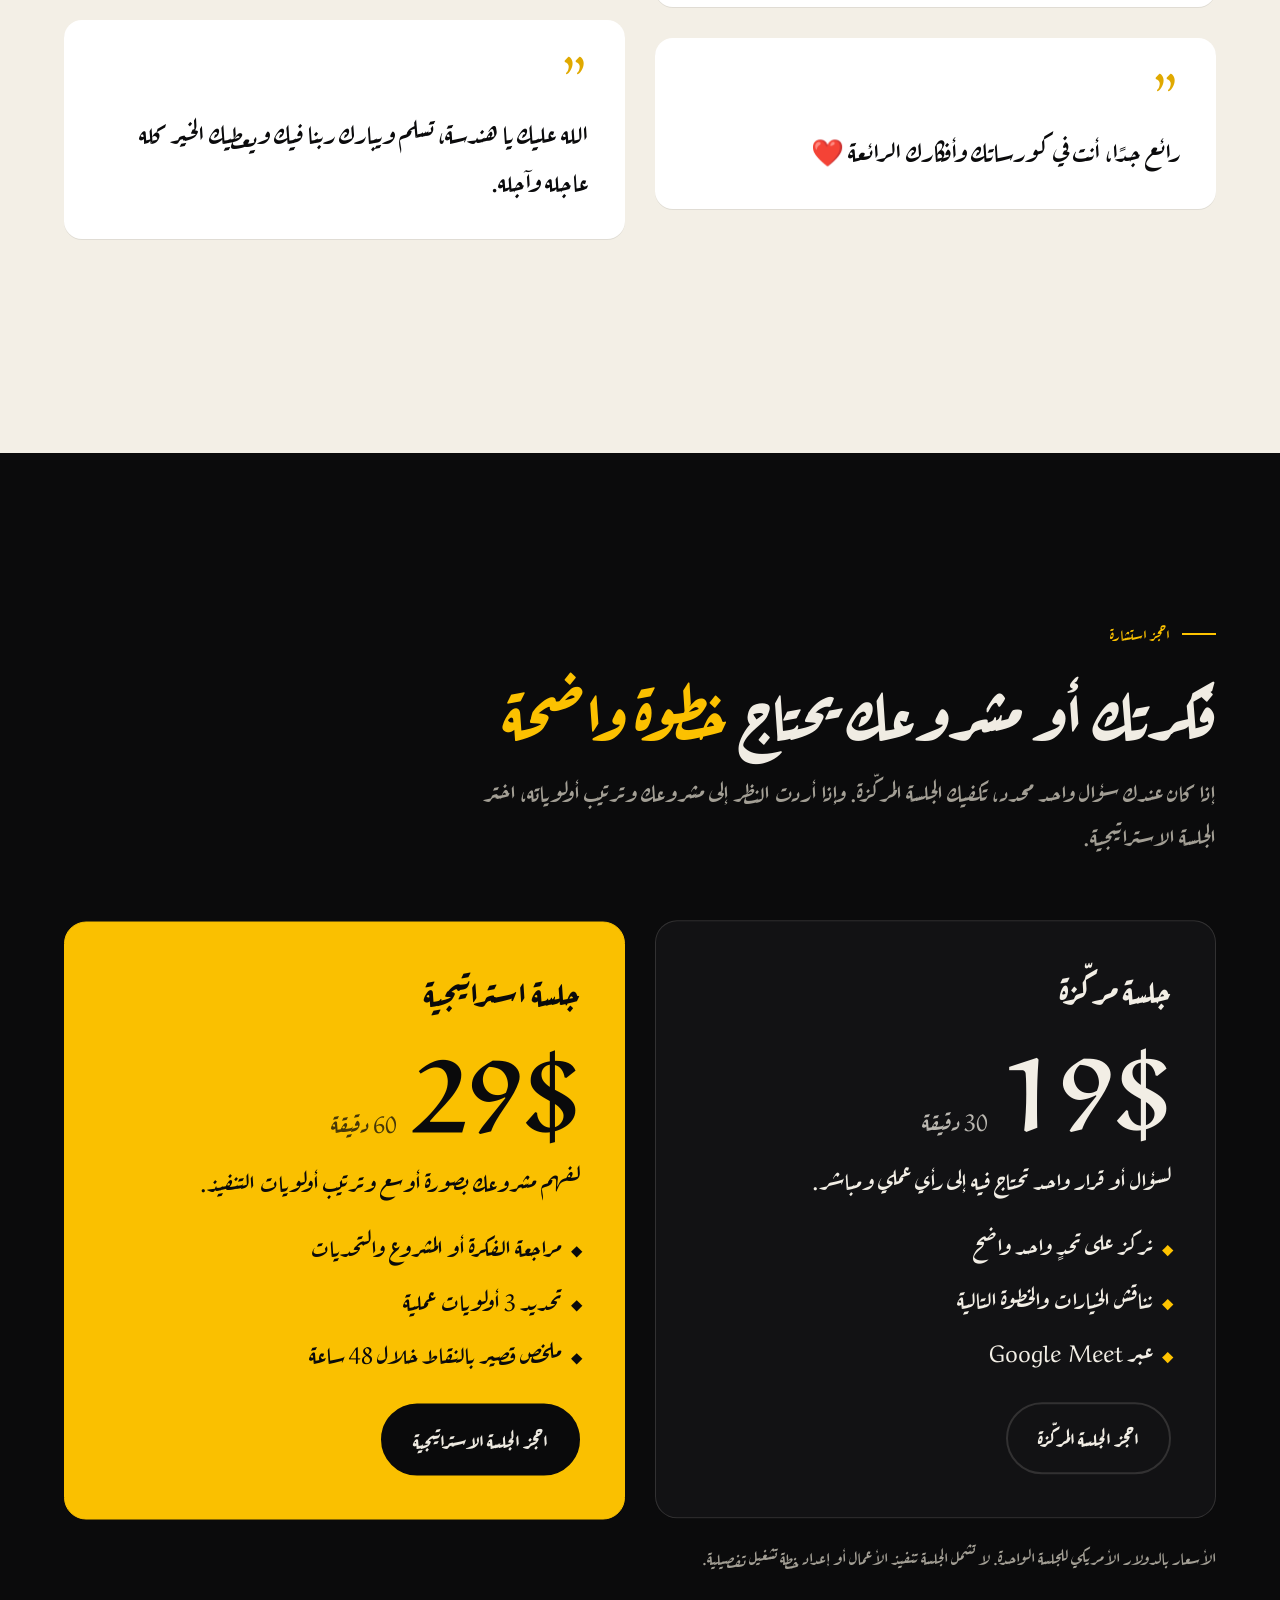
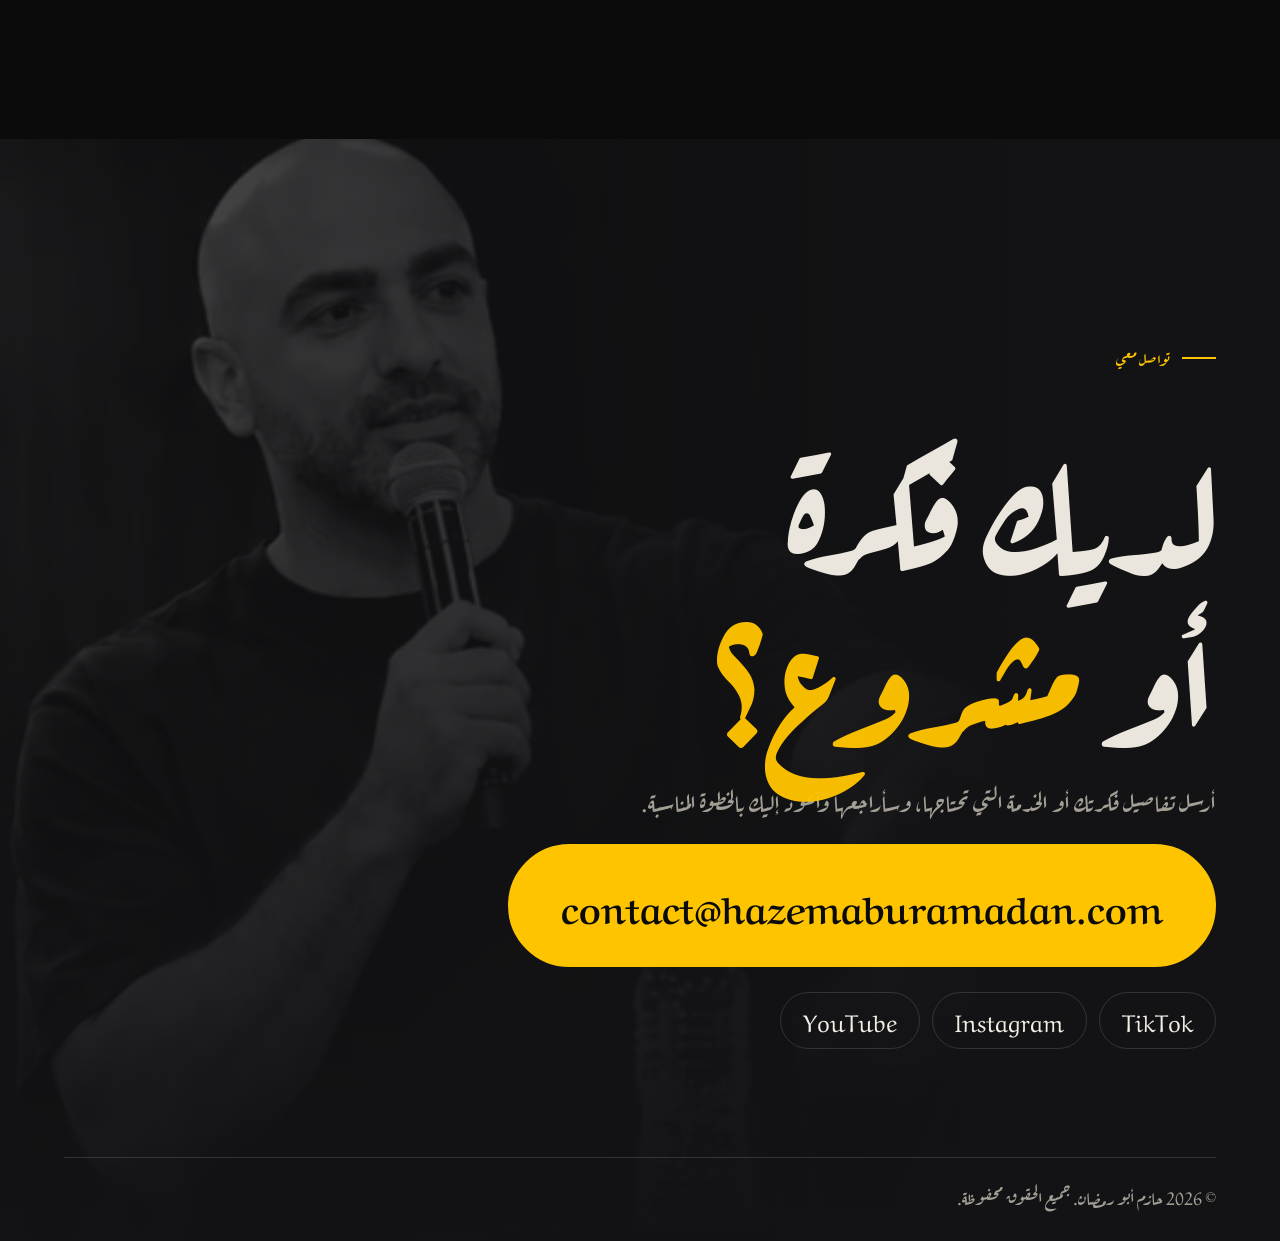
==== commit 0cee8a11: "Keep the menu bar fixed and add two calls to action Header stays visible while scrolling and switche" ====
--- a/index.html
+++ b/index.html
@@ -32,6 +32,7 @@
 <header class="top">
   <a class="brand" href="#hero" aria-label="حازم أبو رمضان — الرئيسية">
     <img class="mark" src="assets/img/logo-mark.png" alt="" width="190" height="192">
+    <img class="mark mark--dark" src="assets/img/logo-mark-dark.png" alt="" width="190" height="192">
     <span>حازم أبو رمضان</span>
   </a>
   <nav class="nav" aria-label="التنقل الرئيسي">
@@ -39,10 +40,12 @@
     <a href="#journey">الرحلة</a>
     <a href="#services">الخدمات</a>
     <a href="#videos">الفيديوهات</a>
-    <a href="#project">ابدأ مشروعك</a>
     <a href="#contact">تواصل معي</a>
   </nav>
-  <a class="btn btn--sm" href="#project">ابدأ مشروعك</a>
+  <div class="top__cta">
+    <a class="btn btn--sm btn--ghost" href="#consult">احجز استشارة مدفوعة</a>
+    <a class="btn btn--sm" href="#project">ابدأ مشروعك</a>
+  </div>
 </header>
 
 <main>
@@ -59,6 +62,7 @@
     <div class="hero__copy" data-phase="0">
       <p class="eyebrow">م. حازم أبو رمضان — مهندس ومستشار رقمي</p>
       <h1>الإنجازات العظيمة<br><em>لا تأتي من منطقة الراحة</em></h1>
+      <div class="hero__cta hero__cta--first"><a class="btn" href="#project">ابدأ مشروعك</a><a class="btn btn--ghost" href="#consult">احجز استشارة مدفوعة</a></div>
     </div>
 
     <div class="hero__copy" data-phase="1" aria-hidden="true">
@@ -74,7 +78,7 @@
 
     <div class="hero__copy" data-phase="2" aria-hidden="true">
       <h2>أحوّل فكرتك إلى مشروع رقمي<br><em>واضح وقابل للنمو</em></h2>
-      <div class="hero__cta"><a class="btn" href="#project">ابدأ مشروعك</a><a class="btn btn--ghost" href="#consult">احجز استشارة</a></div>
+      <div class="hero__cta"><a class="btn" href="#project">ابدأ مشروعك</a><a class="btn btn--ghost" href="#consult">احجز استشارة مدفوعة</a></div>
     </div>
 
     <div class="hero__cue" aria-hidden="true"><span>مرّر للأسفل</span><i></i></div>
--- a/assets/css/style.css
+++ b/assets/css/style.css
@@ -77,12 +77,27 @@
   position: fixed; inset: 0 0 auto 0; z-index: 50;
   display: flex; align-items: center; justify-content: space-between; gap: 20px;
   padding: 18px var(--pad);
-  transition: background .4s, padding .4s, transform .5s var(--ease);
-}
-.top::before { content: ""; position: absolute; inset: 0 0 -40px 0; z-index: -1; pointer-events: none; background: linear-gradient(to bottom, rgba(11,11,12,.9), rgba(11,11,12,0)); opacity: 0; transition: opacity .4s; }
+  transition: padding .4s, color .3s;
+}
+.top::before { content: ""; position: absolute; inset: 0 0 -40px 0; z-index: -1; pointer-events: none; background: linear-gradient(to bottom, rgba(11,11,12,.96) 0%, rgba(11,11,12,.9) 55%, rgba(11,11,12,0) 100%); opacity: 0; transition: opacity .4s; }
 .top.is-solid::before { opacity: 1; }
 .top.is-solid { padding-block: 12px; }
-.top.is-hidden, .top.is-away { transform: translateY(-110%); }
+.top.is-light { color: var(--ink); }
+.top.is-light::before { background: linear-gradient(to bottom, rgba(243,239,230,.97) 0%, rgba(243,239,230,.92) 55%, rgba(243,239,230,0) 100%); }
+.mark--dark { display: none; }
+.top.is-light .mark { display: none; }
+.top.is-light .mark--dark { display: block; }
+.top.is-light .btn { background: var(--ink); color: var(--paper); border-color: var(--ink); }
+.top.is-light .btn--ghost { background: transparent; color: var(--ink); border-color: rgba(11,11,12,.35); }
+.top__cta { display: flex; align-items: center; gap: 10px; }
+.top .btn--ghost { border-color: rgba(243,239,230,.4); }
+.hero__cta--first { margin-top: clamp(20px, 3.5vh, 40px); }
+@media (max-width: 560px) {
+  .brand span { display: none; }
+  .top { padding-inline: 14px; gap: 10px; }
+  .top__cta { gap: 6px; }
+  .top .btn--sm { padding: 8px 12px; font-size: 16px; }
+}
 .brand { display: flex; align-items: center; gap: 12px; font-family: var(--display); font-weight: 700; font-size: 23px; }
 .mark { width: auto; height: 44px; }
 .nav { display: flex; gap: clamp(16px, 2.4vw, 38px); font-family: var(--display); font-weight: 500; font-size: 20px; }
@@ -123,6 +138,7 @@
   .hero .hero__copy h2 { margin-bottom: 18px; }
   .hero__cta .btn { padding: 12px 22px; font-size: 19px; }
   .hero__cue { inset-inline-start: auto; inset-inline-end: var(--pad); }
+  .hero__cta--first { display: none; }
 }
 
 /* ---------- marquee ---------- */
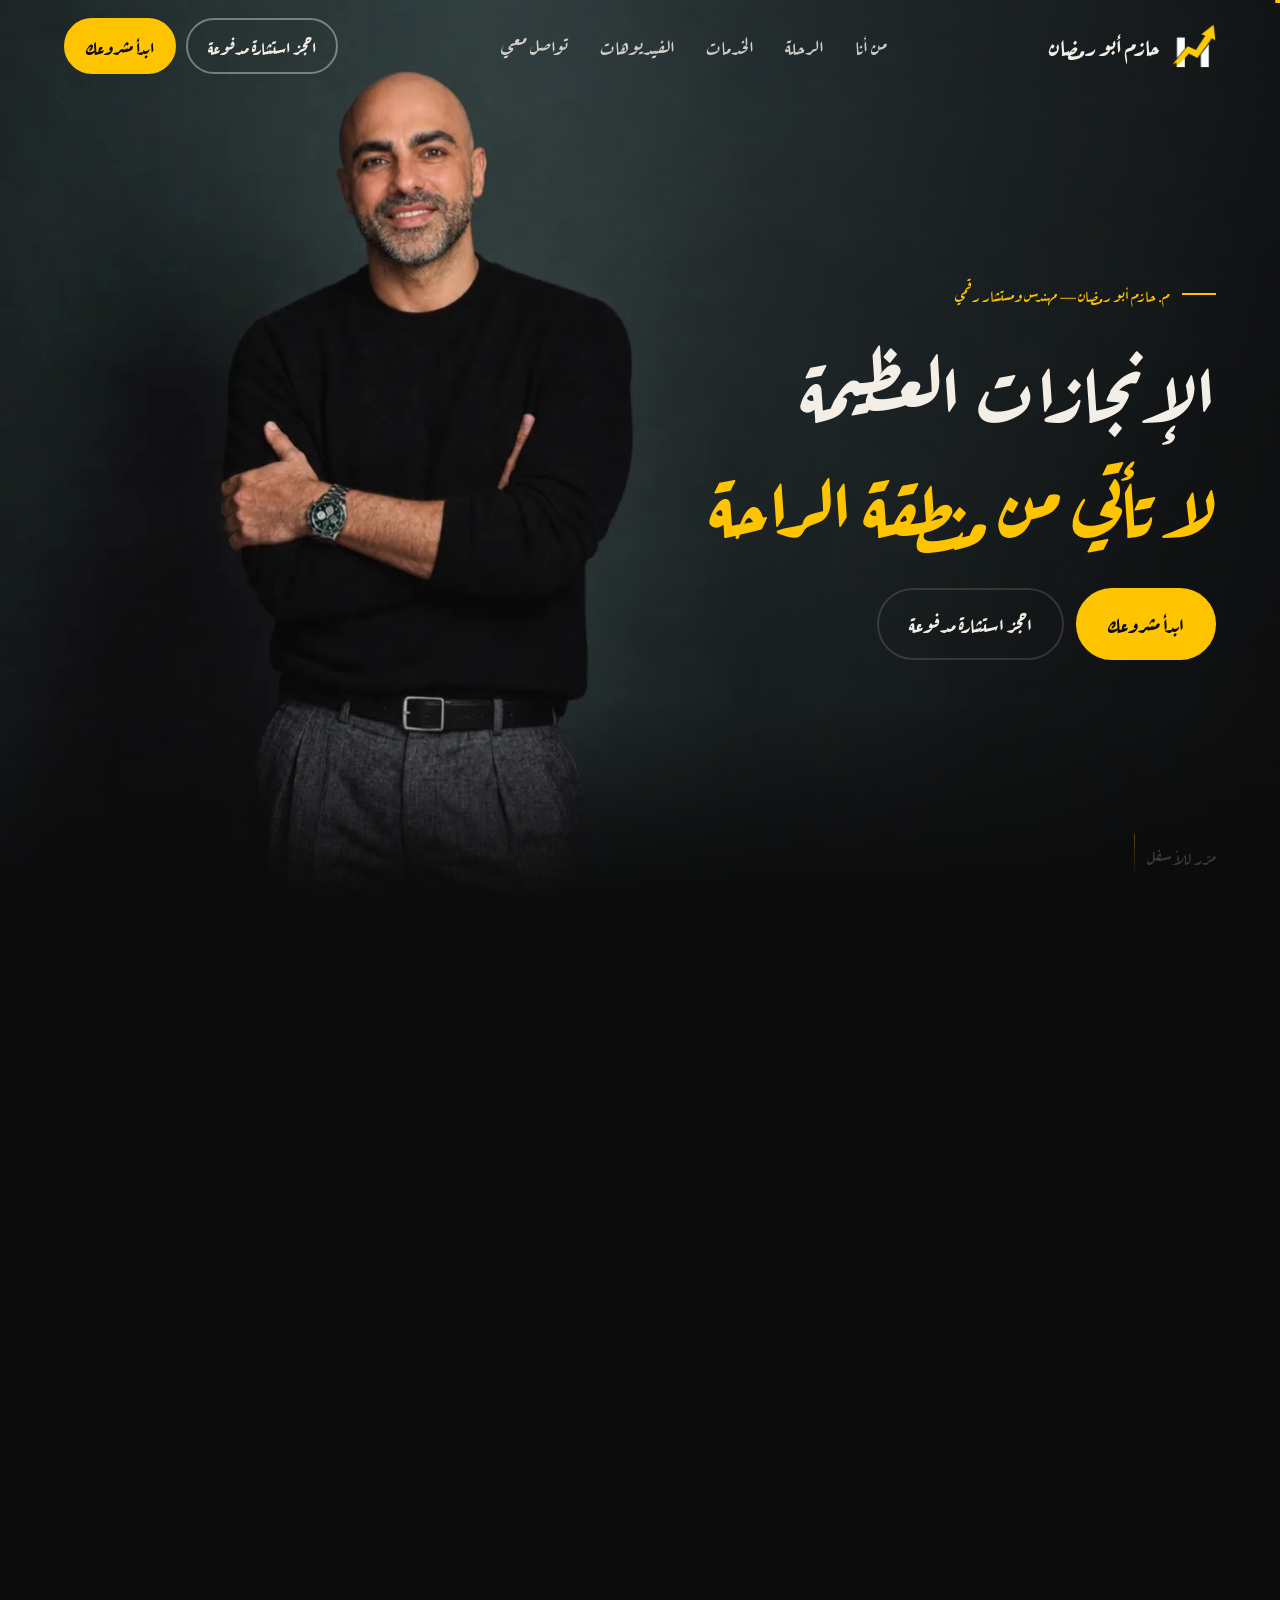
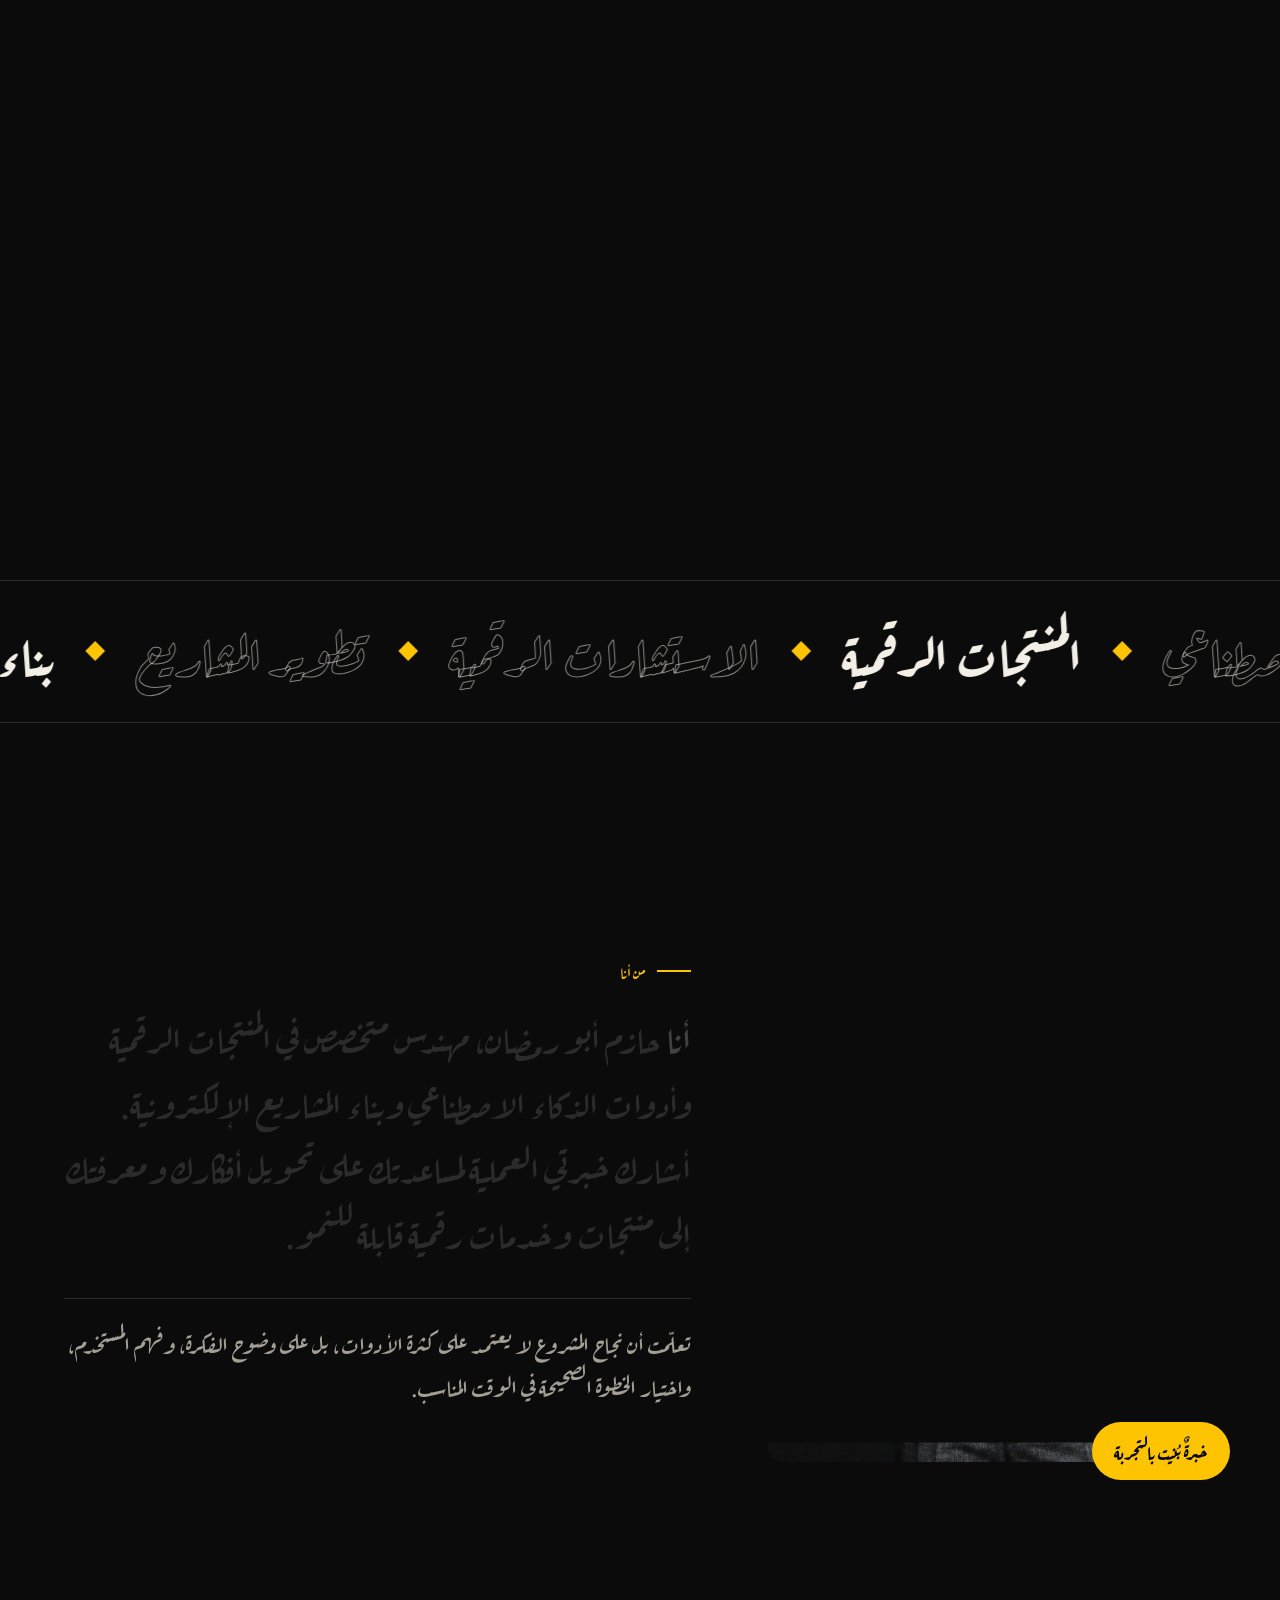
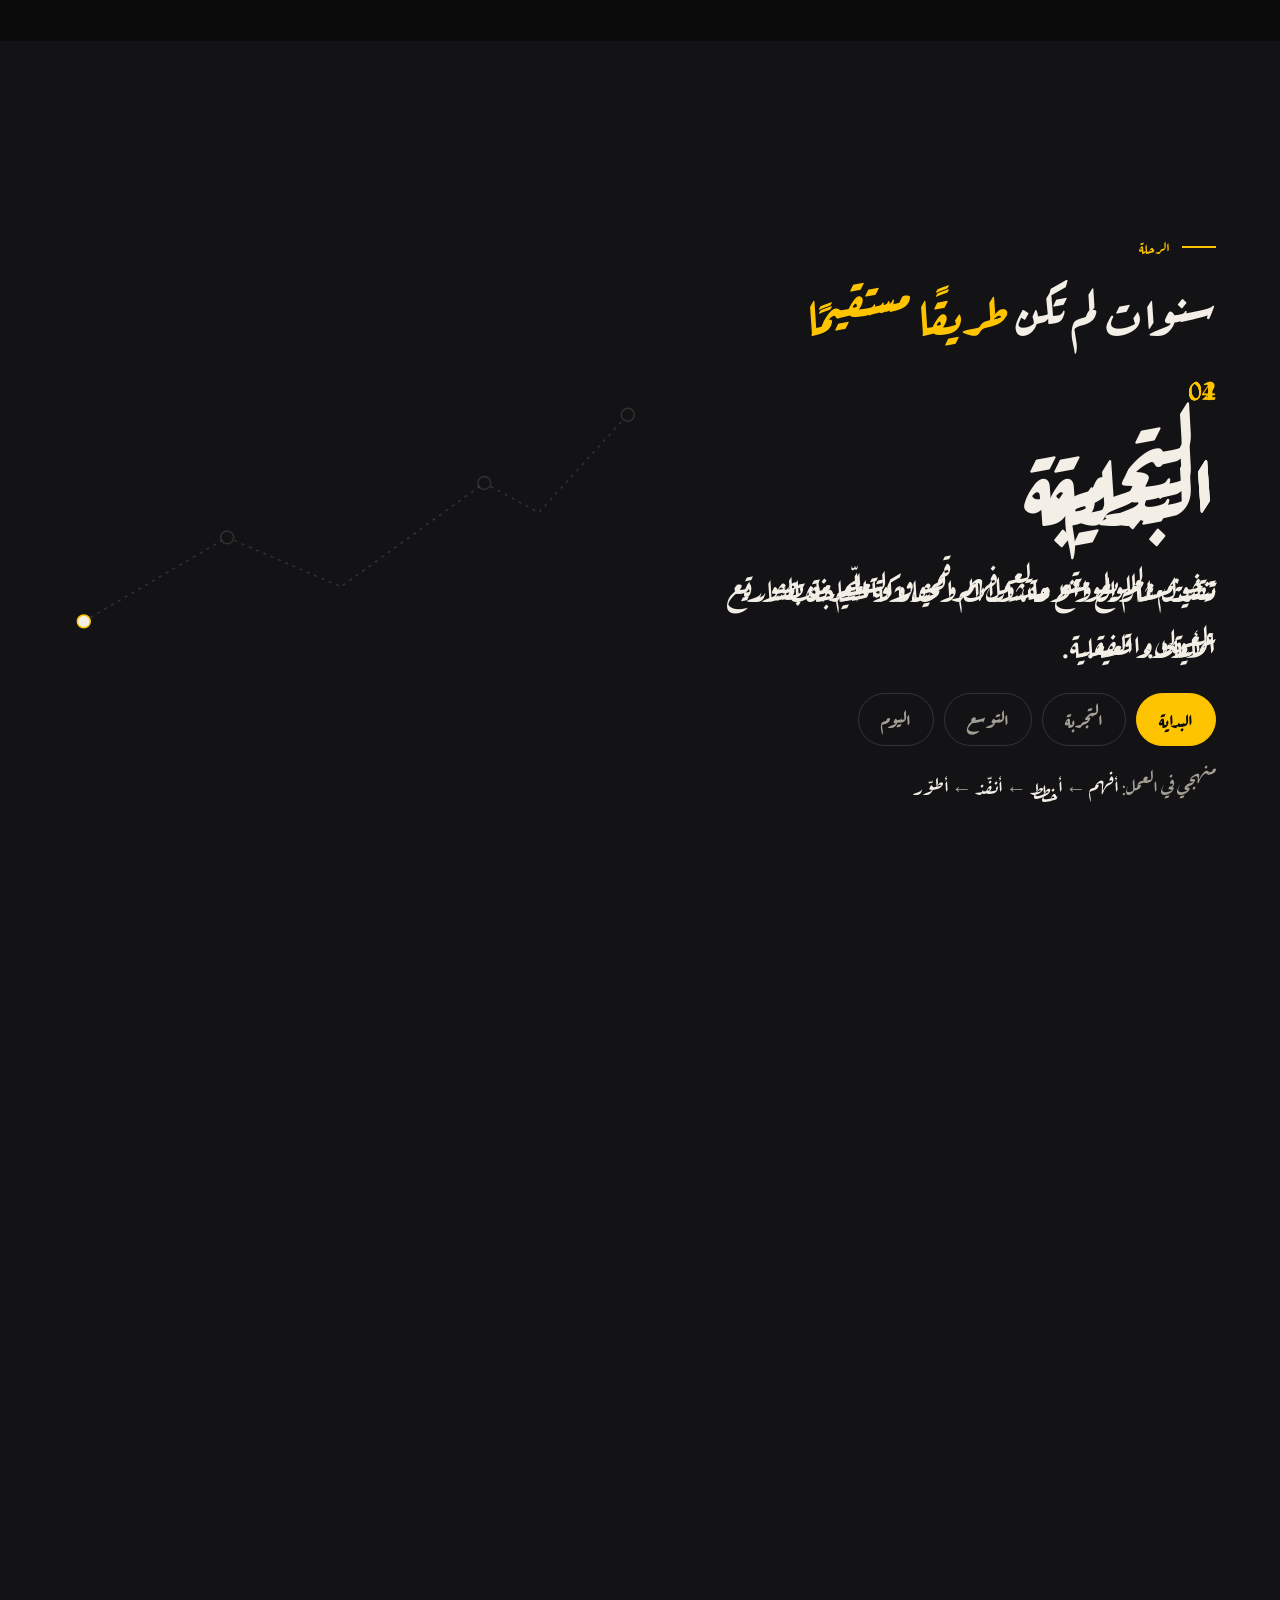
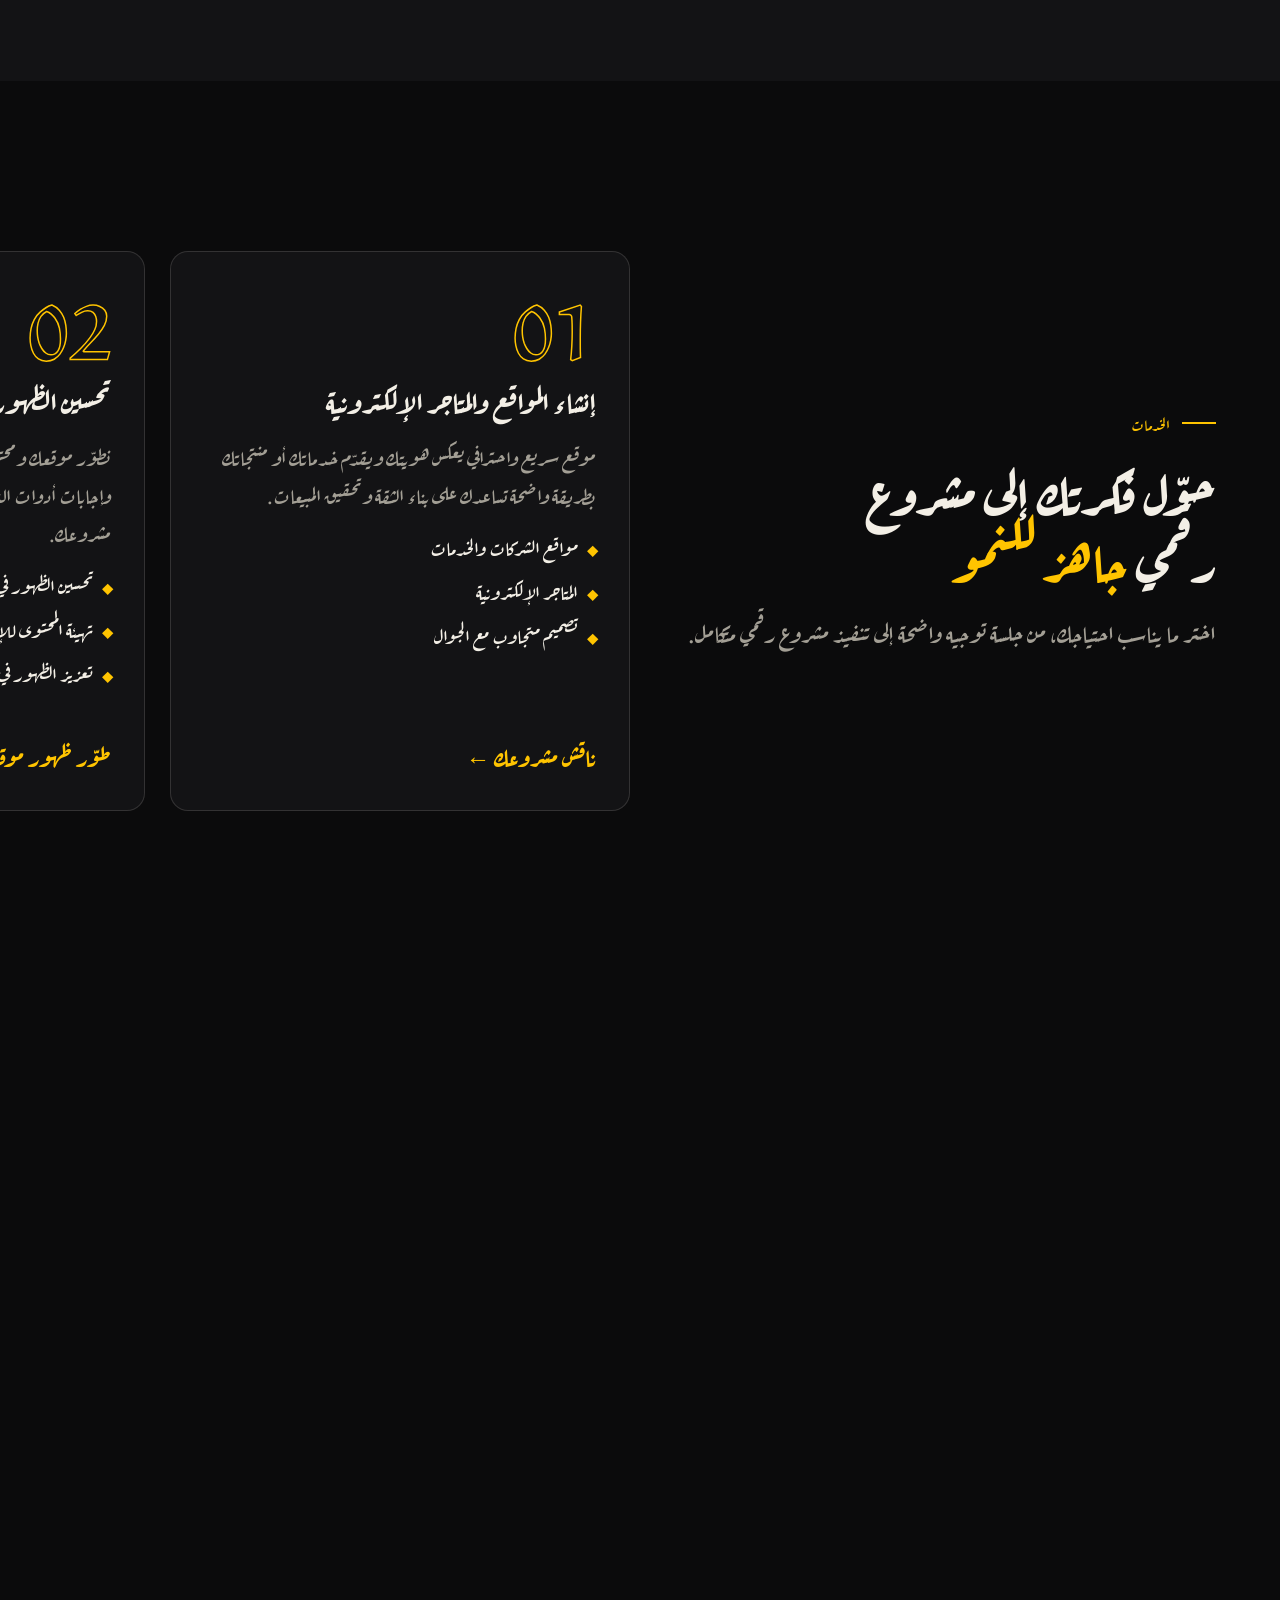
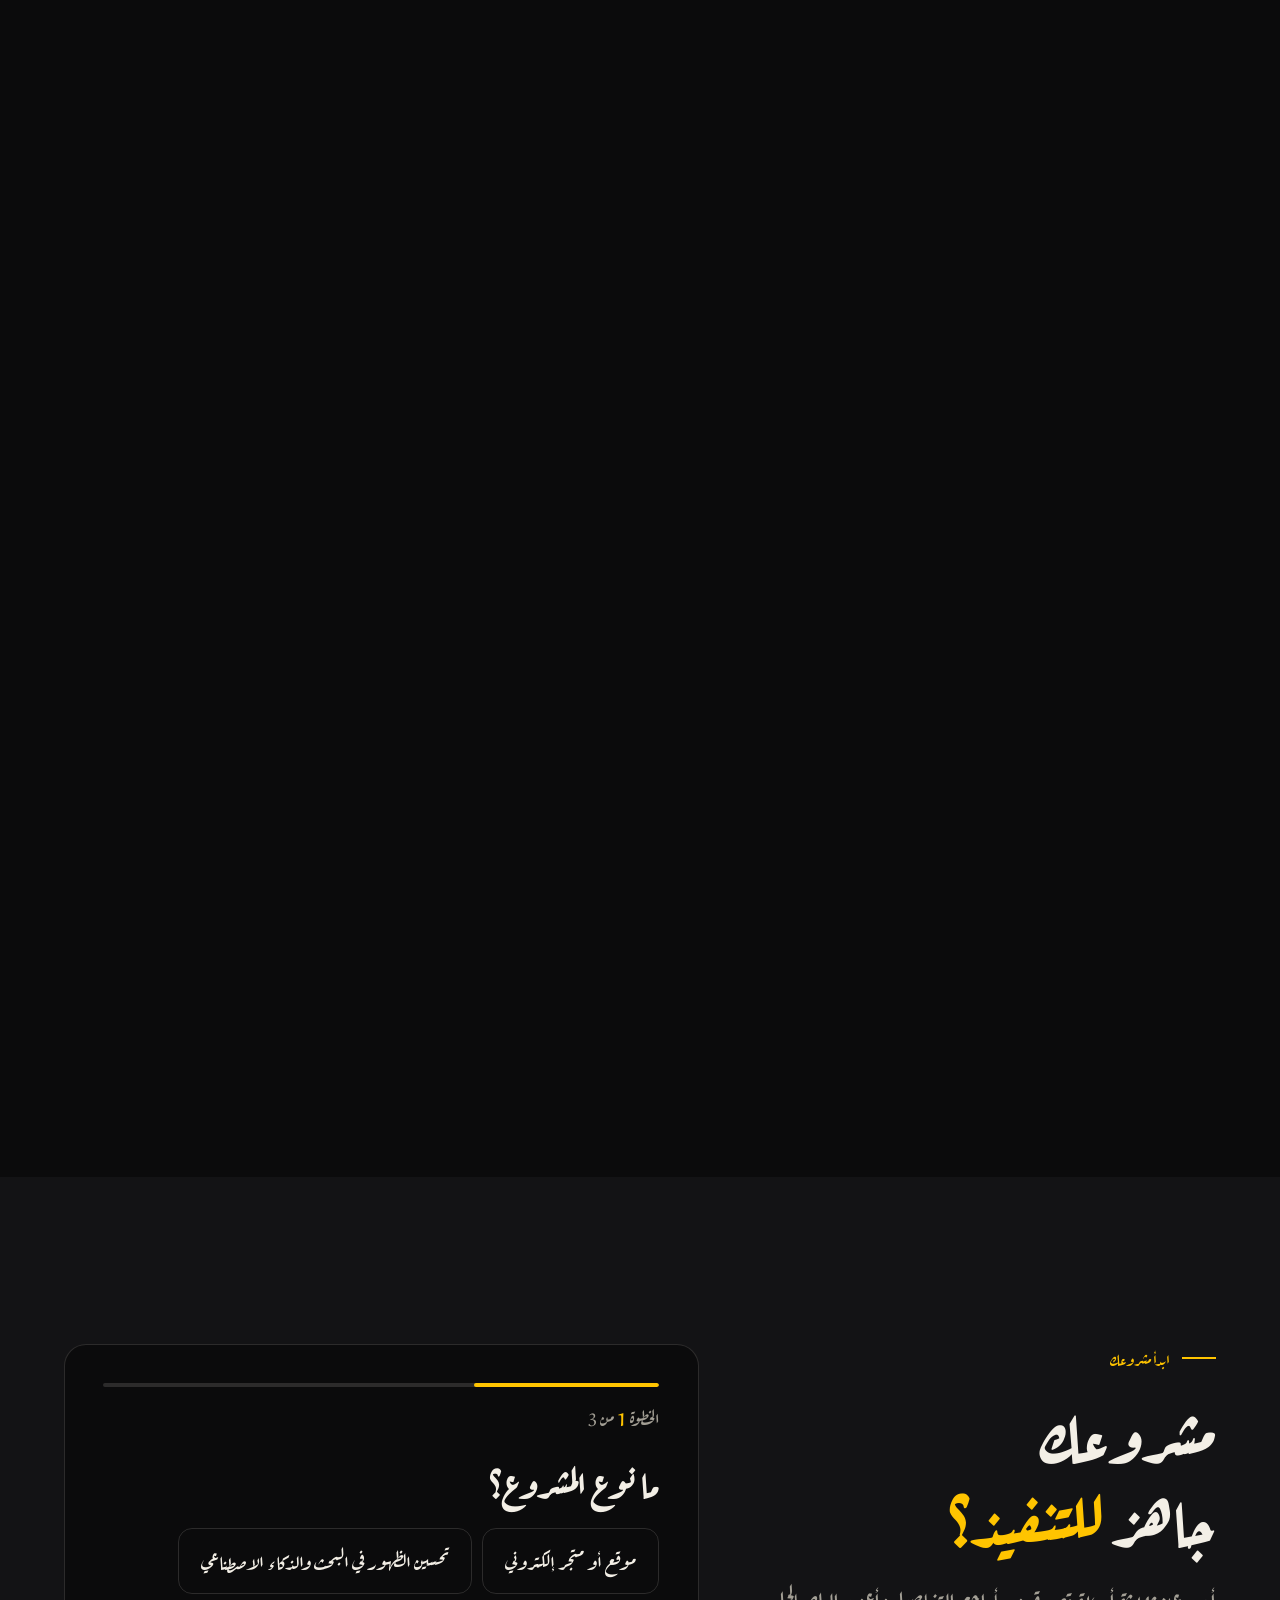
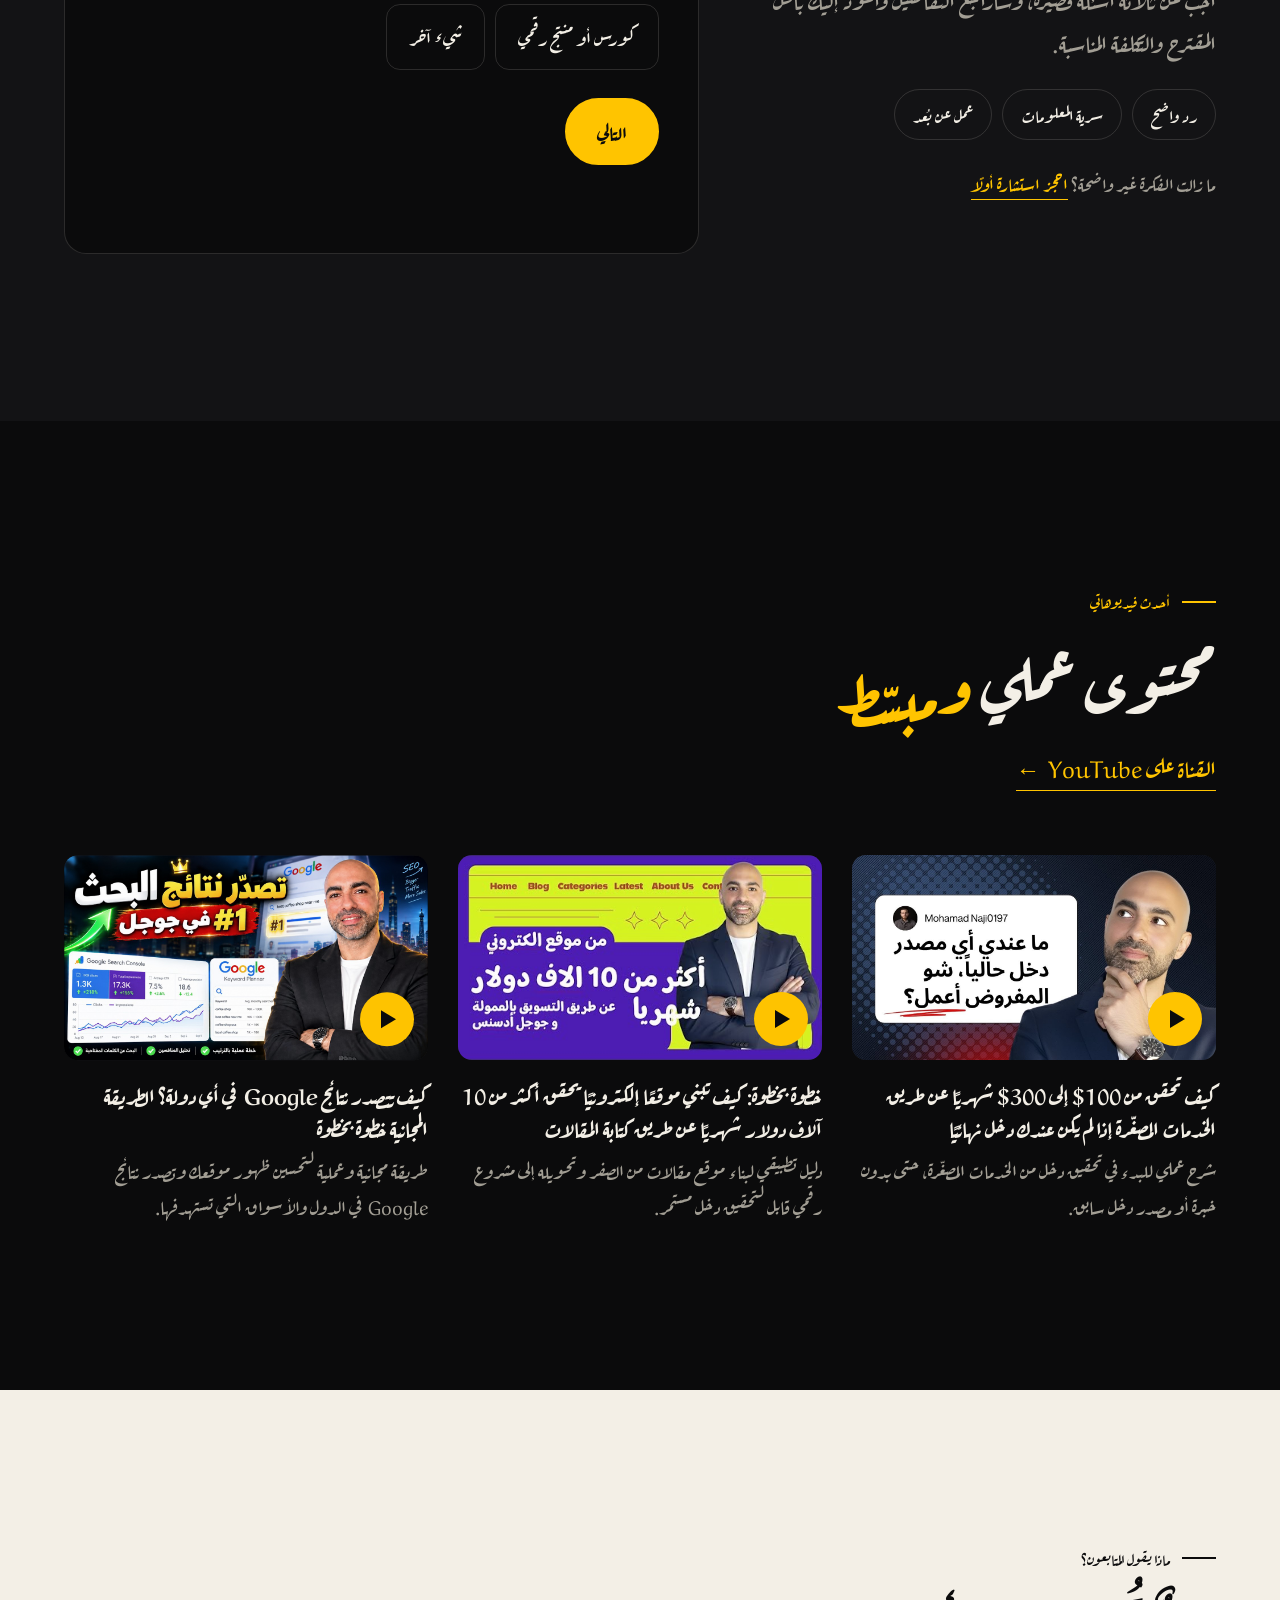
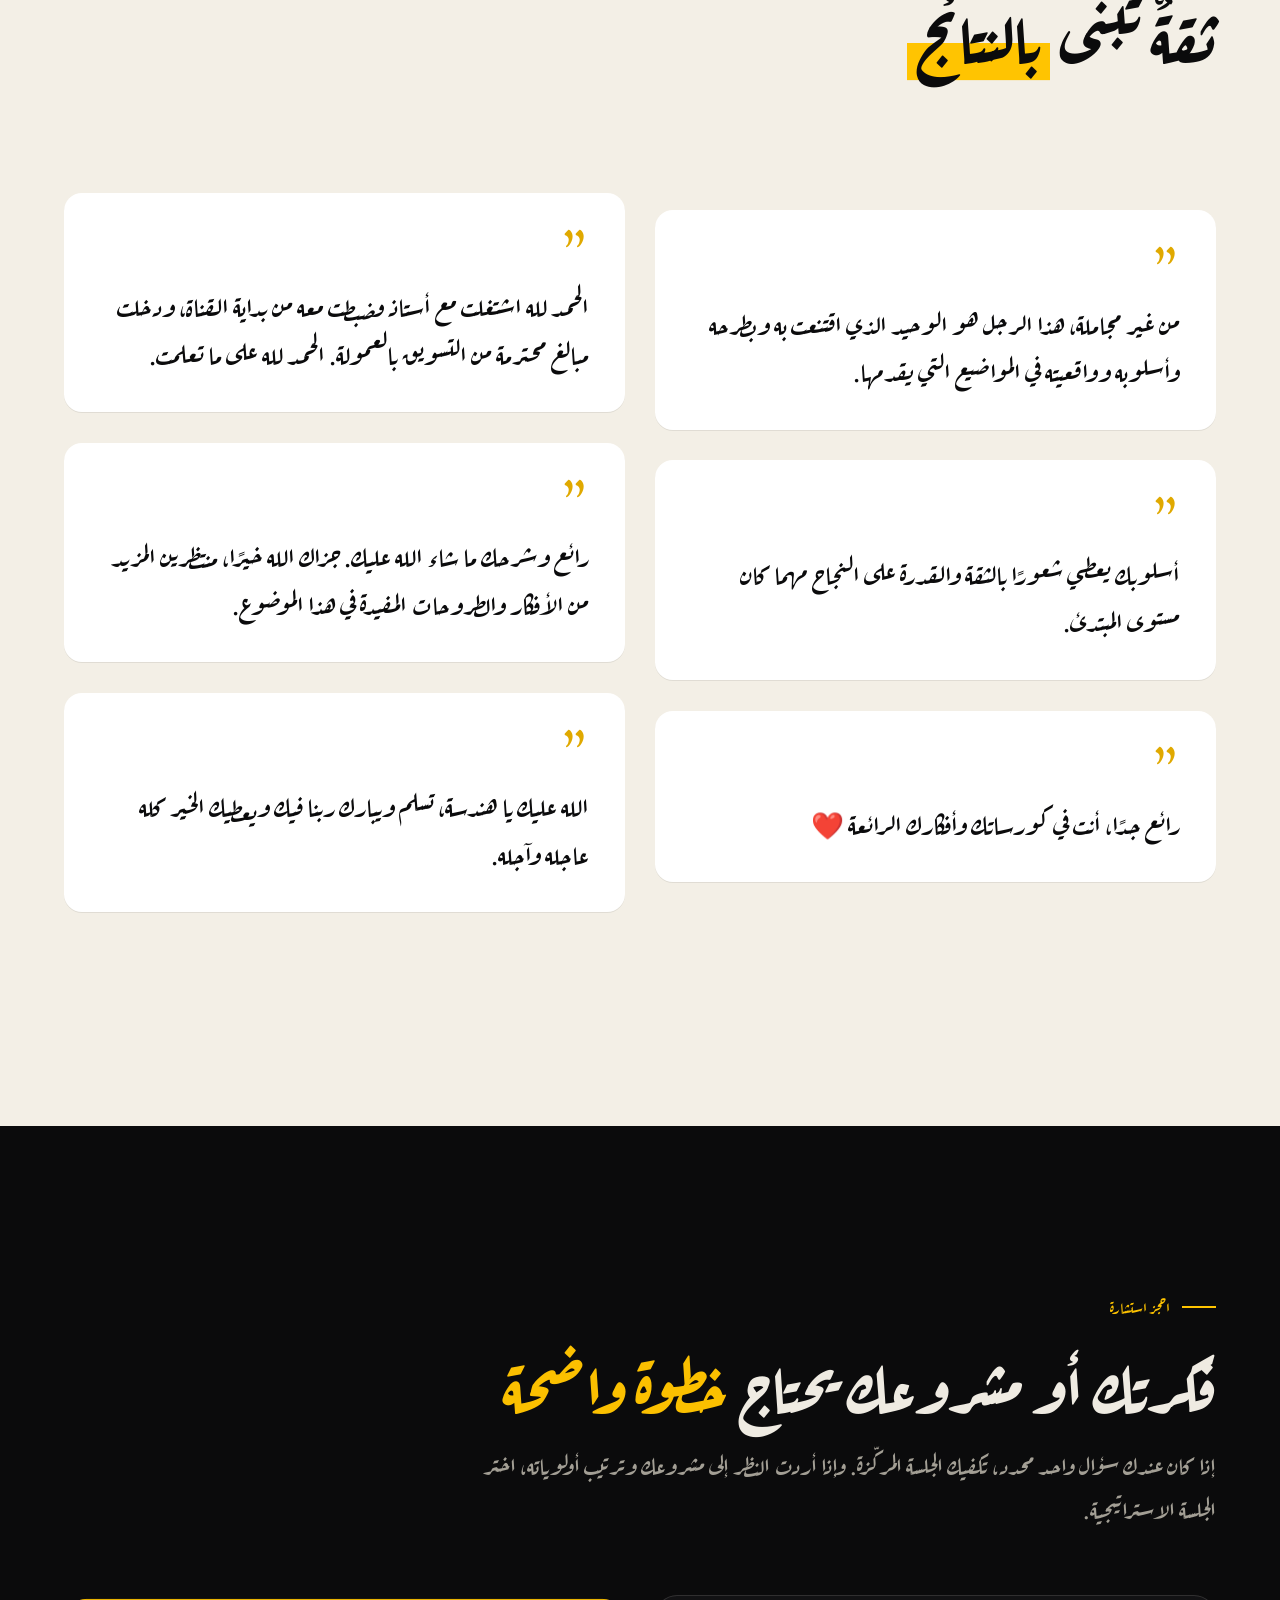
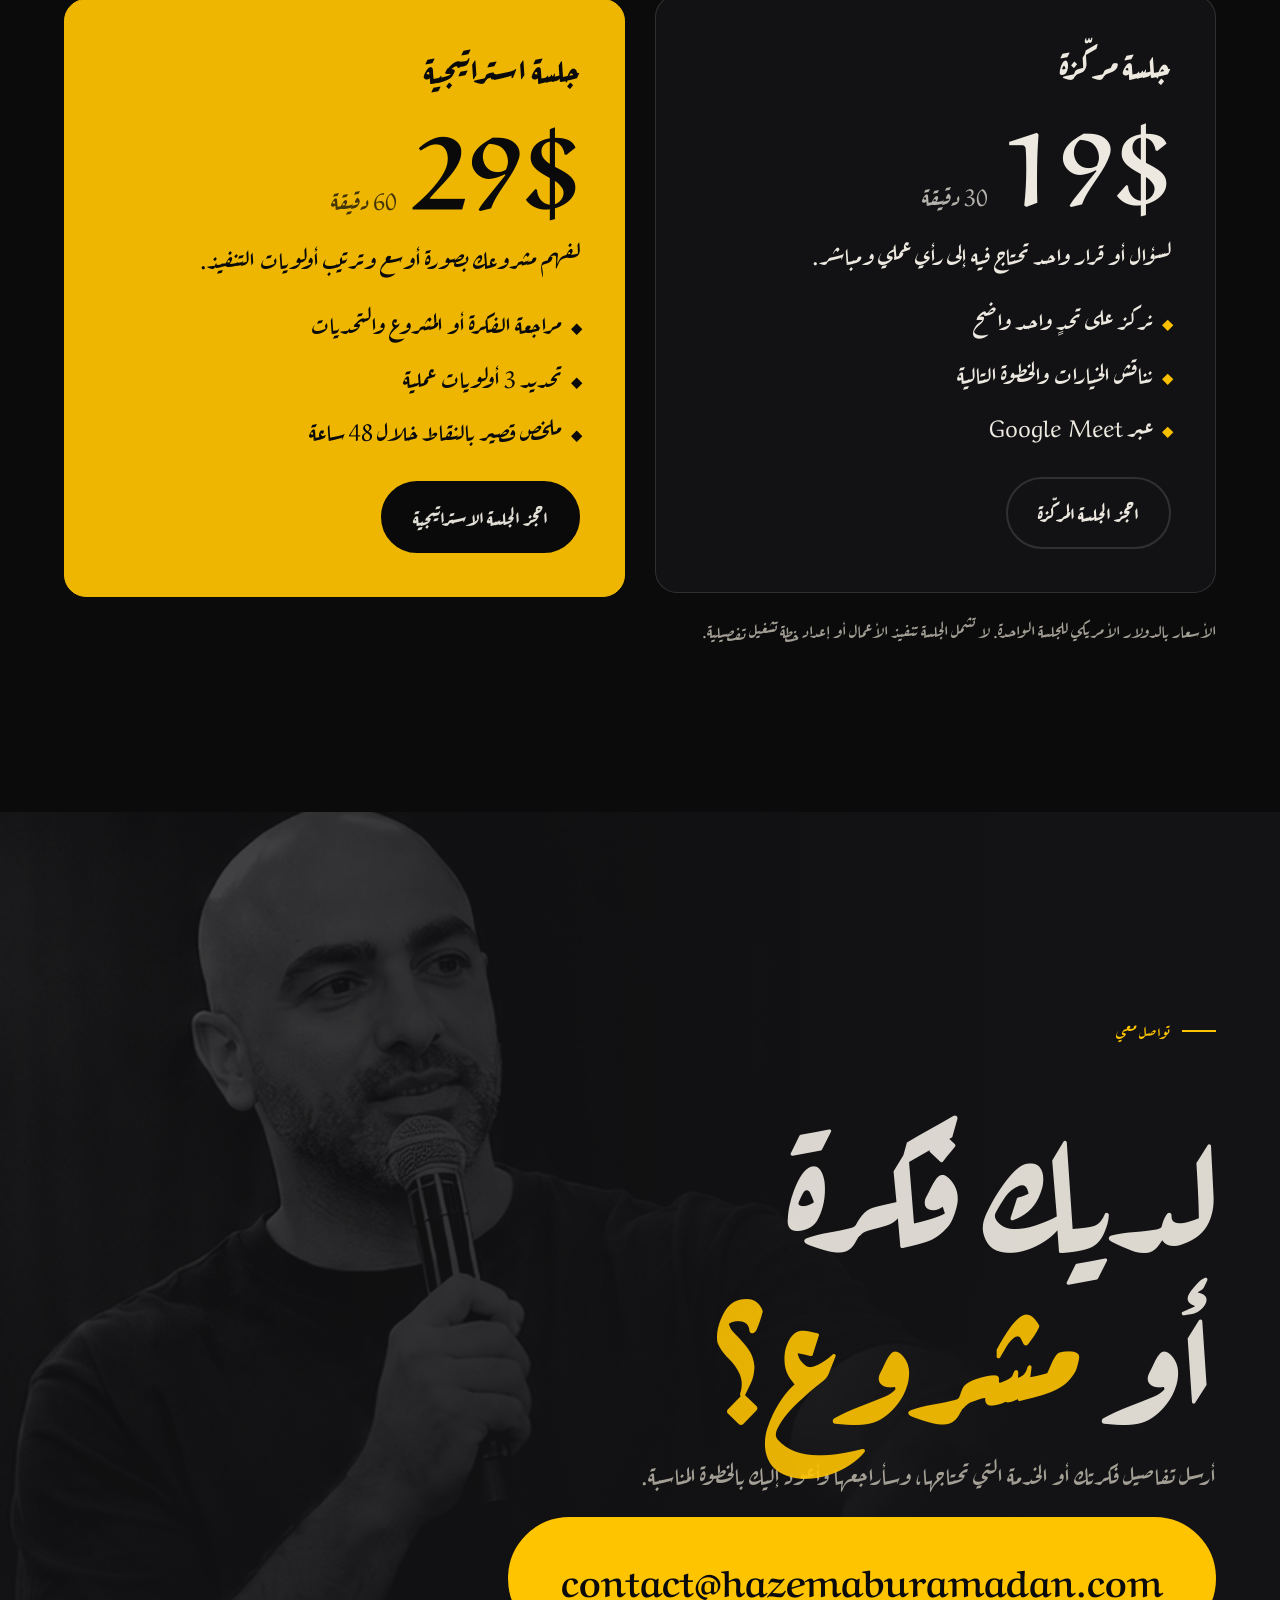
==== commit 9e2af53f: "Rebuild the journey section and use sharper photos Journey shows one milestone at a time in large te" ====
--- a/index.html
+++ b/index.html
@@ -113,21 +113,26 @@
       <p class="eyebrow">الرحلة</p>
       <h2>سنوات لم تكن <em>طريقًا مستقيمًا</em></h2>
     </div>
-    <svg class="journey__svg" viewBox="0 0 1200 520" preserveAspectRatio="xMidYMid meet" aria-hidden="true">
-      <path class="journey__ghost" d="M40 470 L330 300 L560 400 L850 190 L960 250 L1140 52"/>
-      <path class="journey__line" d="M40 470 L330 300 L560 400 L850 190 L960 250 L1140 52"/>
-      <path class="journey__head-arrow" d="M1078 8 H1188 V118 Z"/>
-      <circle class="journey__dot" data-i="0" cx="40" cy="470" r="11"/>
-      <circle class="journey__dot" data-i="1" cx="330" cy="300" r="11"/>
-      <circle class="journey__dot" data-i="2" cx="850" cy="190" r="11"/>
-      <circle class="journey__dot" data-i="3" cx="1140" cy="52" r="11"/>
-    </svg>
-    <ol class="journey__steps">
-      <li data-i="0"><b>01</b><h3>البداية</h3><p>دخول عالم المواقع والعمل الرقمي، والتعلّم من المشاريع الأولى.</p></li>
-      <li data-i="1"><b>02</b><h3>التجربة</h3><p>تنفيذ مشاريع متنوعة، وفهم السوق واحتياجات العملاء الفعلية.</p></li>
-      <li data-i="2"><b>03</b><h3>التوسع</h3><p>العمل على المنتجات الرقمية والتسويق وتطوير نماذج المشاريع.</p></li>
-      <li data-i="3"><b>04</b><h3>اليوم</h3><p>تقديم الحلول والاستشارات ومشاركة المعرفة بصورة عملية وواقعية.</p></li>
-    </ol>
+    <div class="journey__body">
+      <ol class="journey__steps">
+        <li class="is-current"><b>01</b><h3>البداية</h3><p>دخول عالم المواقع والعمل الرقمي، والتعلّم من المشاريع الأولى.</p></li>
+        <li><b>02</b><h3>التجربة</h3><p>تنفيذ مشاريع متنوعة، وفهم السوق واحتياجات العملاء الفعلية.</p></li>
+        <li><b>03</b><h3>التوسع</h3><p>العمل على المنتجات الرقمية والتسويق وتطوير نماذج المشاريع.</p></li>
+        <li><b>04</b><h3>اليوم</h3><p>تقديم الحلول والاستشارات ومشاركة المعرفة بصورة عملية وواقعية.</p></li>
+      </ol>
+      <svg class="journey__svg" viewBox="0 0 1200 520" preserveAspectRatio="xMidYMid meet" aria-hidden="true">
+        <path class="journey__ghost" d="M40 470 L330 300 L560 400 L850 190 L960 250 L1140 52"/>
+        <path class="journey__line" d="M40 470 L330 300 L560 400 L850 190 L960 250 L1140 52"/>
+        <path class="journey__head-arrow" d="M1078 8 H1188 V118 Z"/>
+        <circle class="journey__dot" cx="40" cy="470" r="13"/>
+        <circle class="journey__dot" cx="330" cy="300" r="13"/>
+        <circle class="journey__dot" cx="850" cy="190" r="13"/>
+        <circle class="journey__dot" cx="1140" cy="52" r="13"/>
+      </svg>
+    </div>
+    <ul class="journey__tabs" aria-hidden="true">
+      <li class="is-current">البداية</li><li>التجربة</li><li>التوسع</li><li>اليوم</li>
+    </ul>
     <p class="journey__method">منهجي في العمل: <span>أفهم</span> ← <span>أخطط</span> ← <span>أنفّذ</span> ← <span>أطوّر</span></p>
   </div>
 </section>
--- a/assets/css/style.css
+++ b/assets/css/style.css
@@ -138,7 +138,7 @@
   .hero .hero__copy h2 { margin-bottom: 18px; }
   .hero__cta .btn { padding: 12px 22px; font-size: 19px; }
   .hero__cue { inset-inline-start: auto; inset-inline-end: var(--pad); }
-  .hero__cta--first { display: none; }
+  .hero .hero__cta--first { display: none; }
 }
 
 /* ---------- marquee ---------- */
@@ -162,24 +162,33 @@
 /* ---------- journey ---------- */
 .journey { position: relative; background: var(--ink-2); }
 .journey__stage { min-height: 100vh; min-height: 100svh; display: flex; flex-direction: column; justify-content: center; gap: clamp(14px, 2.4vh, 30px); padding: clamp(80px, 11vh, 120px) var(--pad) clamp(30px, 5vh, 60px); overflow: hidden; }
-.journey__svg { width: 100%; max-height: 44vh; overflow: visible; direction: ltr; }
+.journey__head h2 { font-size: clamp(30px, 4vw, 60px); }
+.journey__body { display: grid; grid-template-columns: minmax(0, 5fr) minmax(0, 6fr); gap: clamp(24px, 5vw, 80px); align-items: center; }
+/* one milestone on screen at a time, set large */
+.journey__steps { display: grid; }
+.journey__steps li { grid-area: 1 / 1; opacity: 0; transform: translateY(26px); transition: opacity .5s var(--ease), transform .6s var(--ease); pointer-events: none; }
+.journey__steps li.is-current { opacity: 1; transform: none; pointer-events: auto; }
+.journey__steps b { display: block; font-family: var(--display); font-weight: 700; font-size: clamp(22px, 2vw, 30px); color: var(--yellow); direction: ltr; text-align: right; margin-bottom: 6px; }
+.journey__steps h3 { font-size: clamp(54px, 7.5vw, 124px); line-height: 1.3; margin-bottom: clamp(10px, 2vh, 22px); }
+.journey__steps p { font-size: clamp(24px, 2.5vw, 38px); line-height: 1.75; color: var(--text); max-width: 20em; }
+.journey__svg { width: 100%; max-height: 48vh; overflow: visible; direction: ltr; }
 .journey__ghost { fill: none; stroke: var(--line); stroke-width: 3; stroke-dasharray: 6 10; }
-.journey__line { fill: none; stroke: var(--yellow); stroke-width: 20; stroke-linejoin: miter; }
+.journey__line { fill: none; stroke: var(--yellow); stroke-width: 22; stroke-linejoin: miter; }
 .journey__head-arrow { fill: var(--yellow); }
 .journey__dot { fill: var(--ink-2); stroke: var(--line); stroke-width: 3; transition: fill .4s, stroke .4s; }
 .journey__dot.is-on { fill: var(--paper); stroke: var(--yellow); }
-.journey__steps { display: grid; grid-template-columns: repeat(4, minmax(0, 1fr)); gap: clamp(14px, 2vw, 34px); direction: ltr; }
-.journey__steps li { direction: rtl; border-top: 2px solid var(--line); padding-top: 16px; opacity: .3; transition: opacity .5s, border-color .5s; }
-.journey__steps li.is-on { opacity: 1; border-color: var(--yellow); }
-.journey__steps b { font-family: var(--display); font-weight: 900; color: var(--yellow); font-size: 18px; direction: ltr; display: block; text-align: right; }
-.journey__steps h3 { font-size: clamp(24px, 2.44vw, 38px); margin: 4px 0 6px; }
-.journey__steps p { color: var(--muted); font-size: 20px; line-height: 1.75; }
-.journey__method { font-family: var(--display); font-weight: 500; color: var(--muted); font-size: clamp(18px, 1.59vw, 22px); }
+.journey__tabs { display: flex; flex-wrap: wrap; gap: 10px; }
+.journey__tabs li { font-family: var(--display); font-weight: 700; font-size: clamp(18px, 1.5vw, 22px); padding: 8px 22px; border-radius: 999px; border: 1.5px solid var(--line); color: var(--muted); transition: background .35s, color .35s, border-color .35s; }
+.journey__tabs li.is-current { background: var(--yellow); border-color: var(--yellow); color: var(--ink); }
+.journey__method { font-family: var(--display); color: var(--muted); font-size: clamp(19px, 1.6vw, 24px); }
 .journey__method span { color: var(--text); }
 @media (max-width: 860px) {
-  .journey__steps { grid-template-columns: 1fr 1fr; }
-  .journey__svg { max-height: 30vh; }
-  .journey__line { stroke-width: 26; }
+  .journey__body { grid-template-columns: 1fr; gap: 14px; }
+  .journey__svg { order: -1; max-height: 24vh; }
+  .journey__line { stroke-width: 28; }
+  .journey__steps h3 { font-size: clamp(50px, 15vw, 72px); }
+  .journey__steps p { font-size: clamp(23px, 6.2vw, 28px); }
+  .journey__tabs li { padding: 6px 14px; font-size: 17px; }
 }
 
 /* ---------- services ---------- */
@@ -326,7 +335,8 @@
   .hero__cue { display: none; }
   .reveal-words .w { opacity: 1; }
   .about__frame { clip-path: none; }
-  .journey__steps li { opacity: 1; }
+  .journey__steps li { grid-area: auto; opacity: 1; transform: none; margin-bottom: 28px; }
+  .journey__tabs { display: none; }
   .services__stage { height: auto; overflow-x: auto; padding-block: 80px; }
   * { animation: none !important; transition: none !important; }
 }
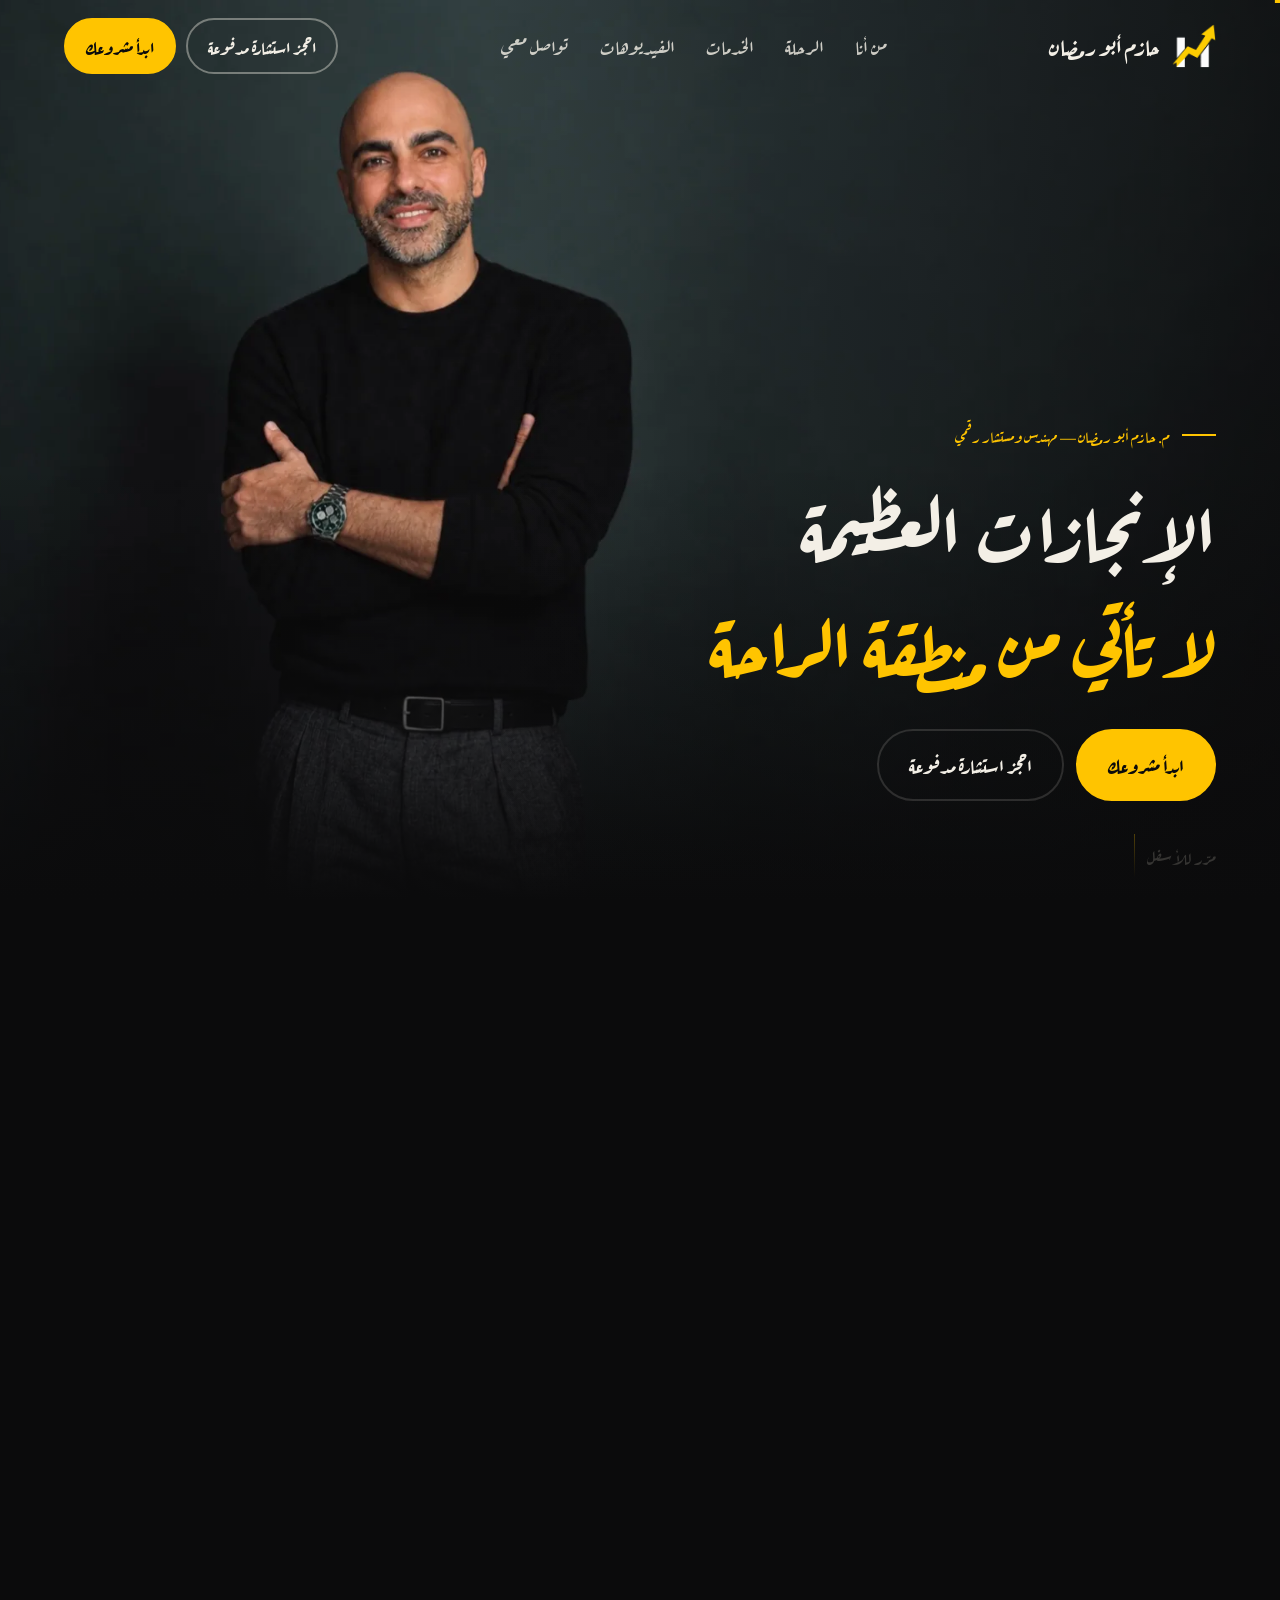
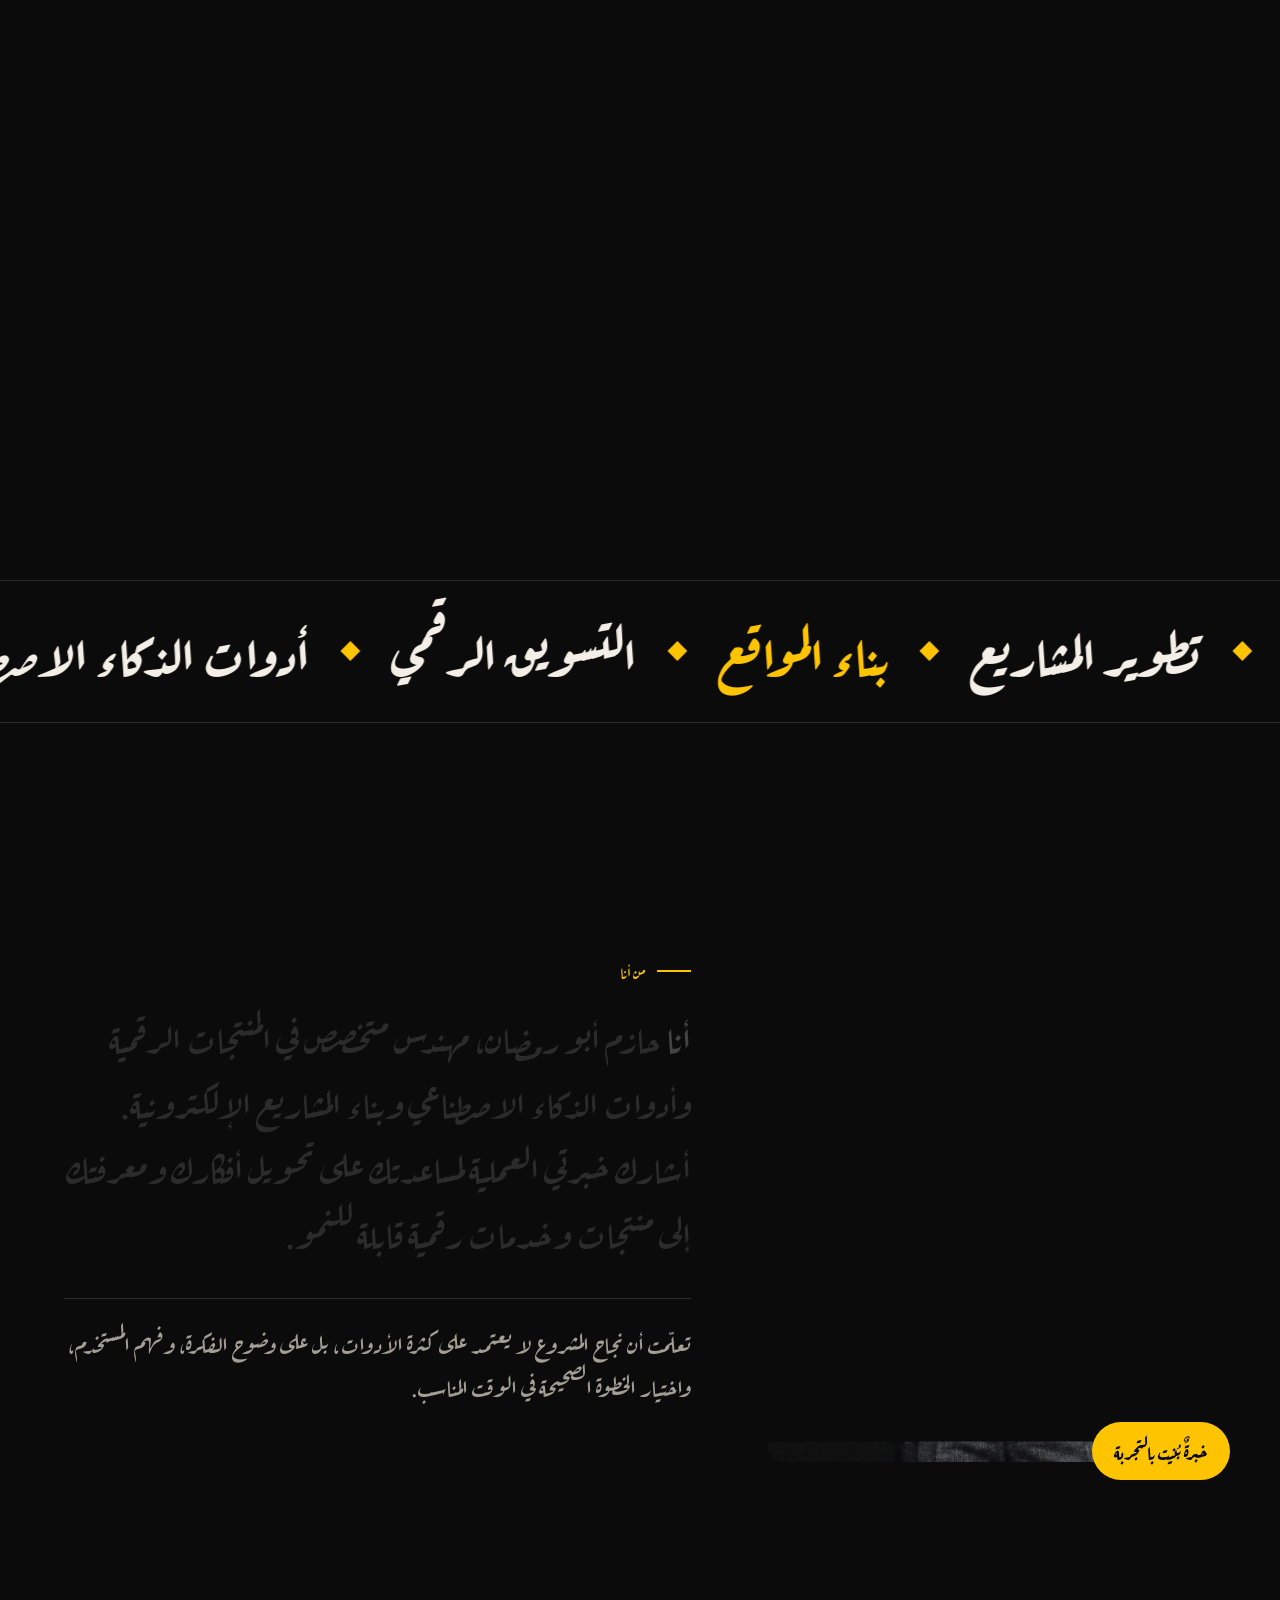
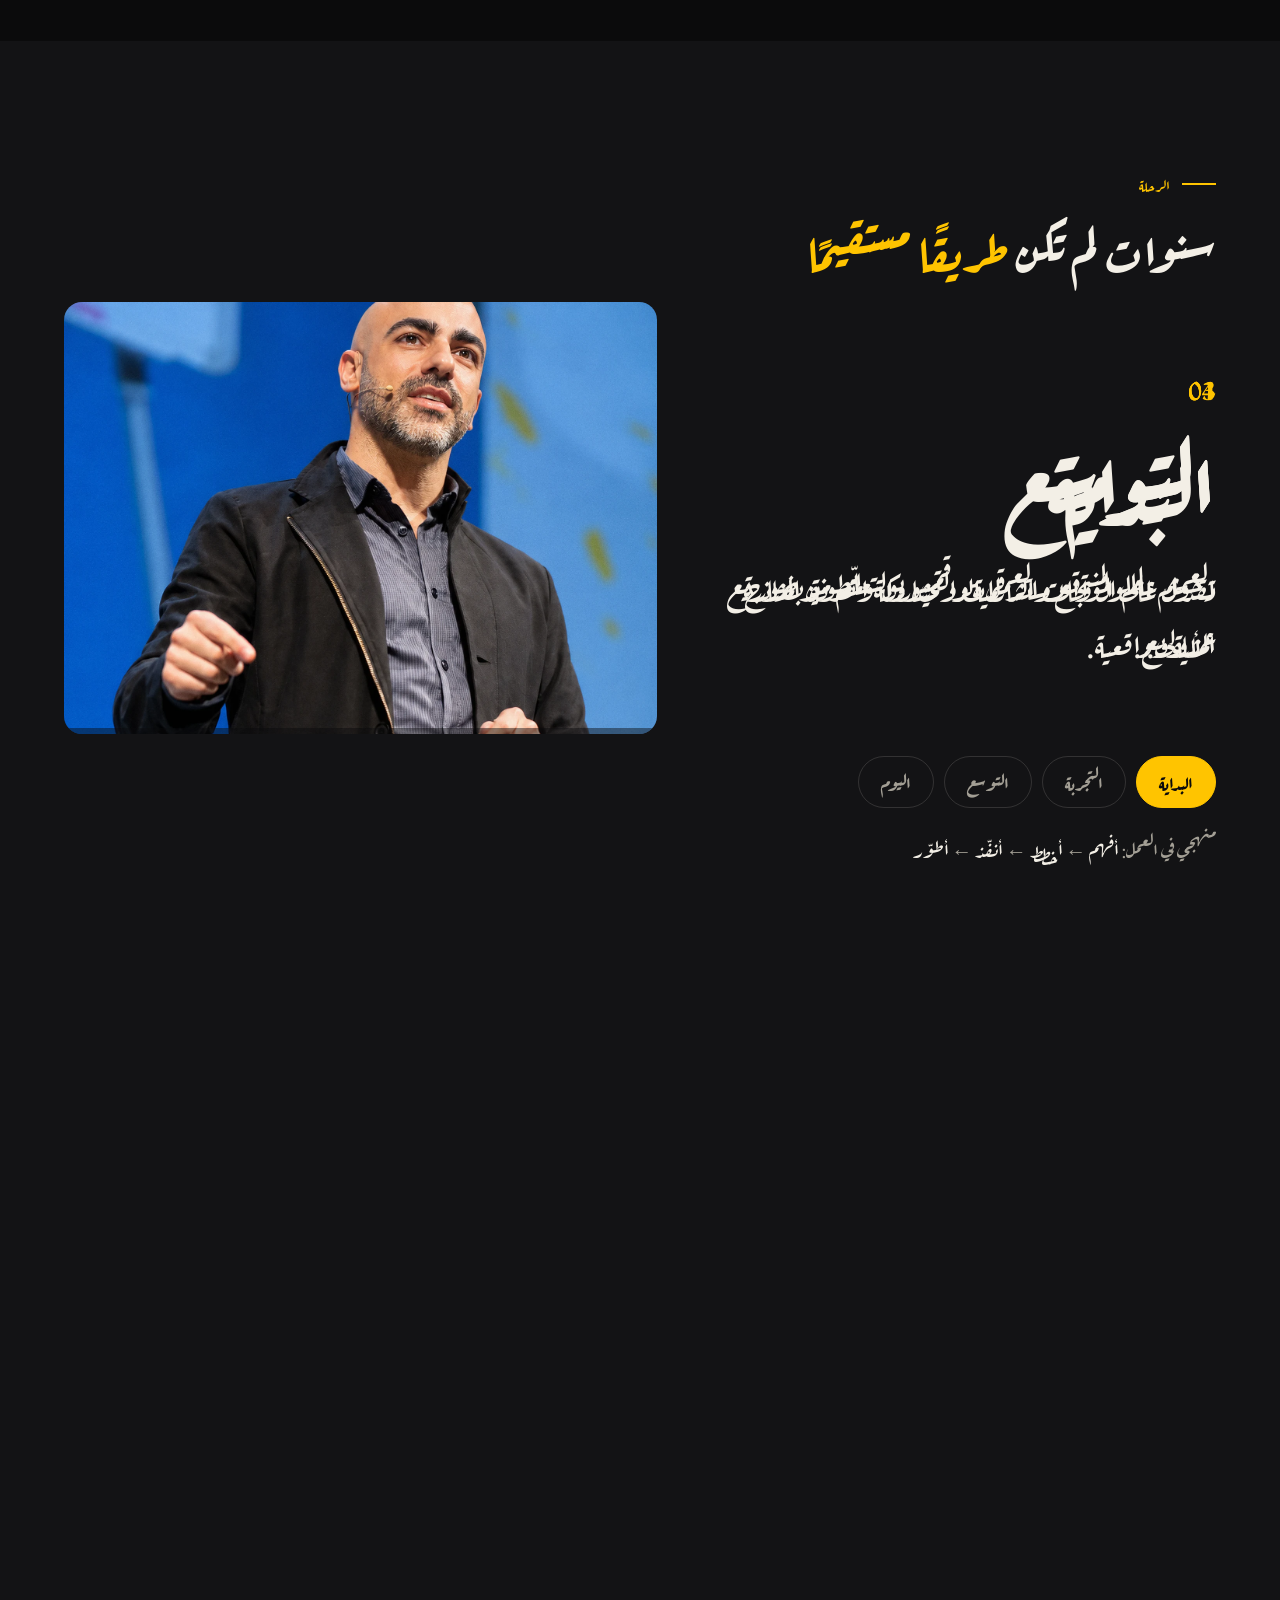
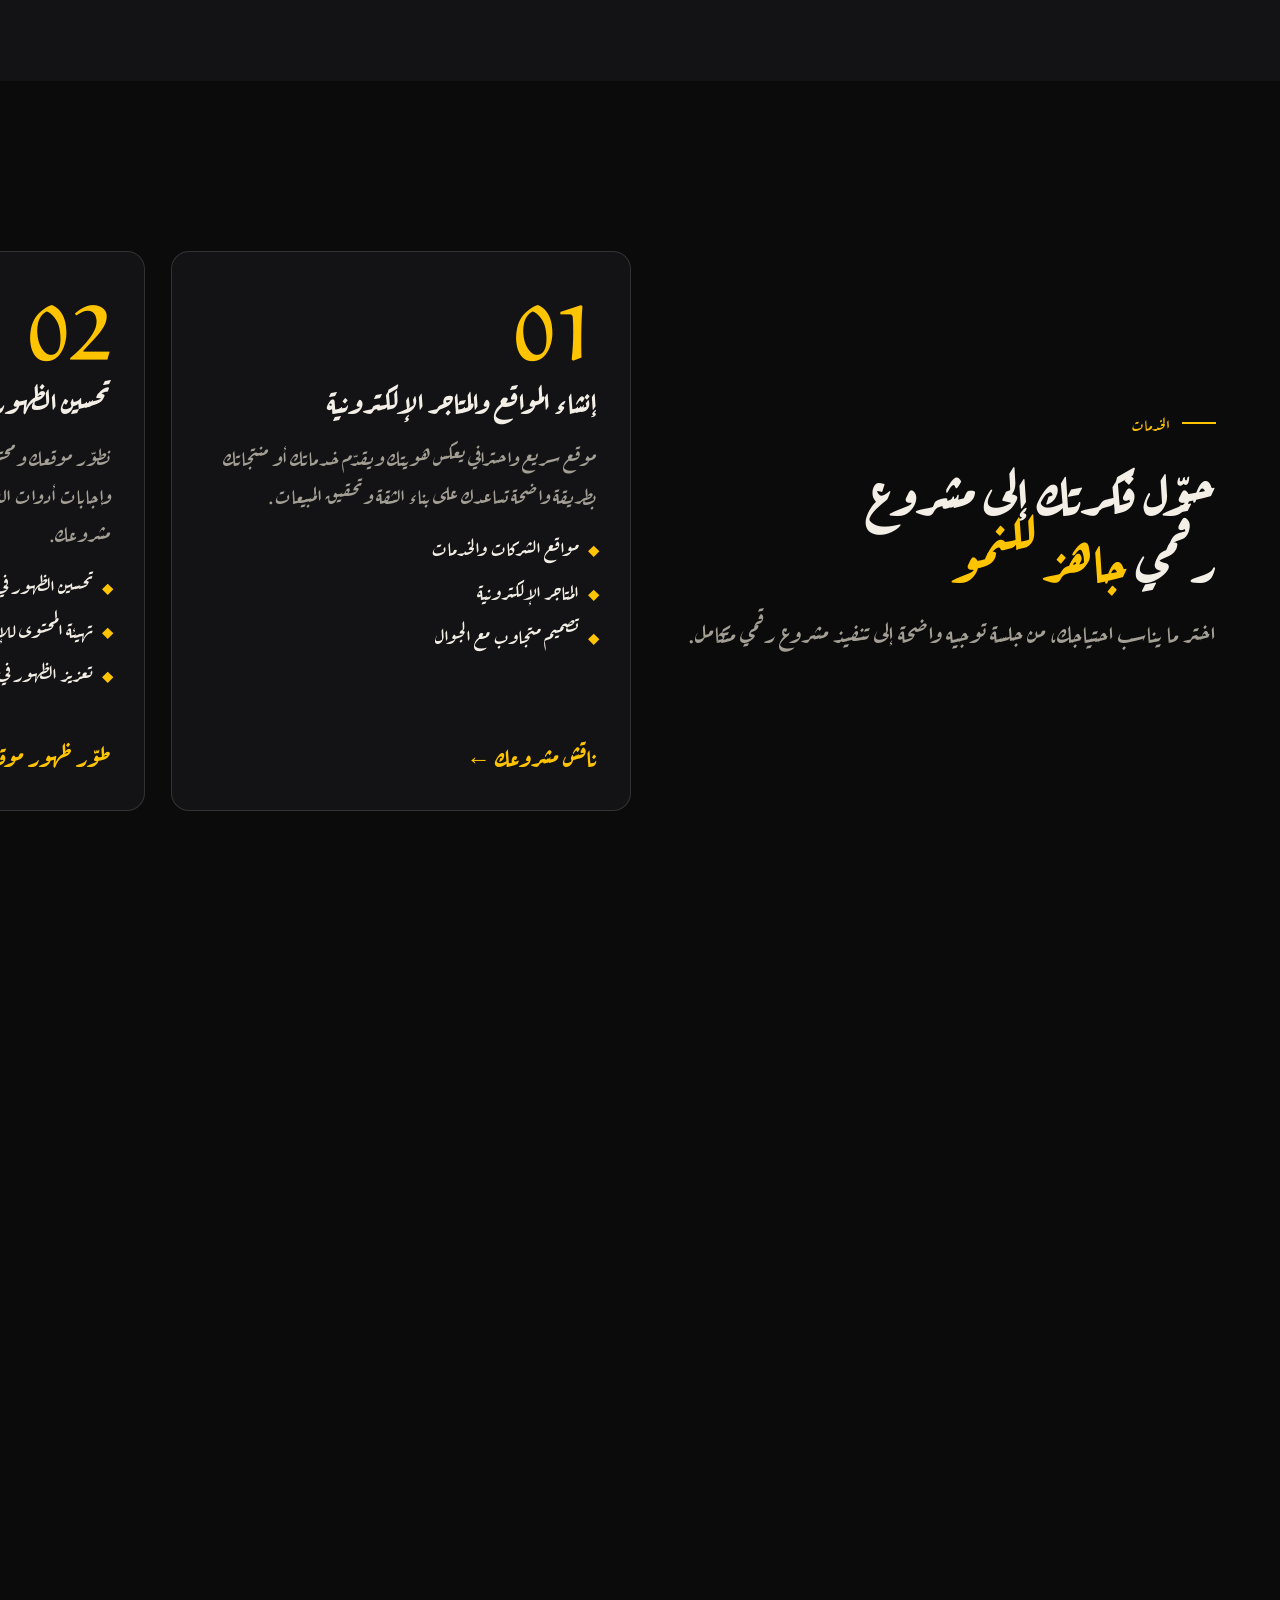
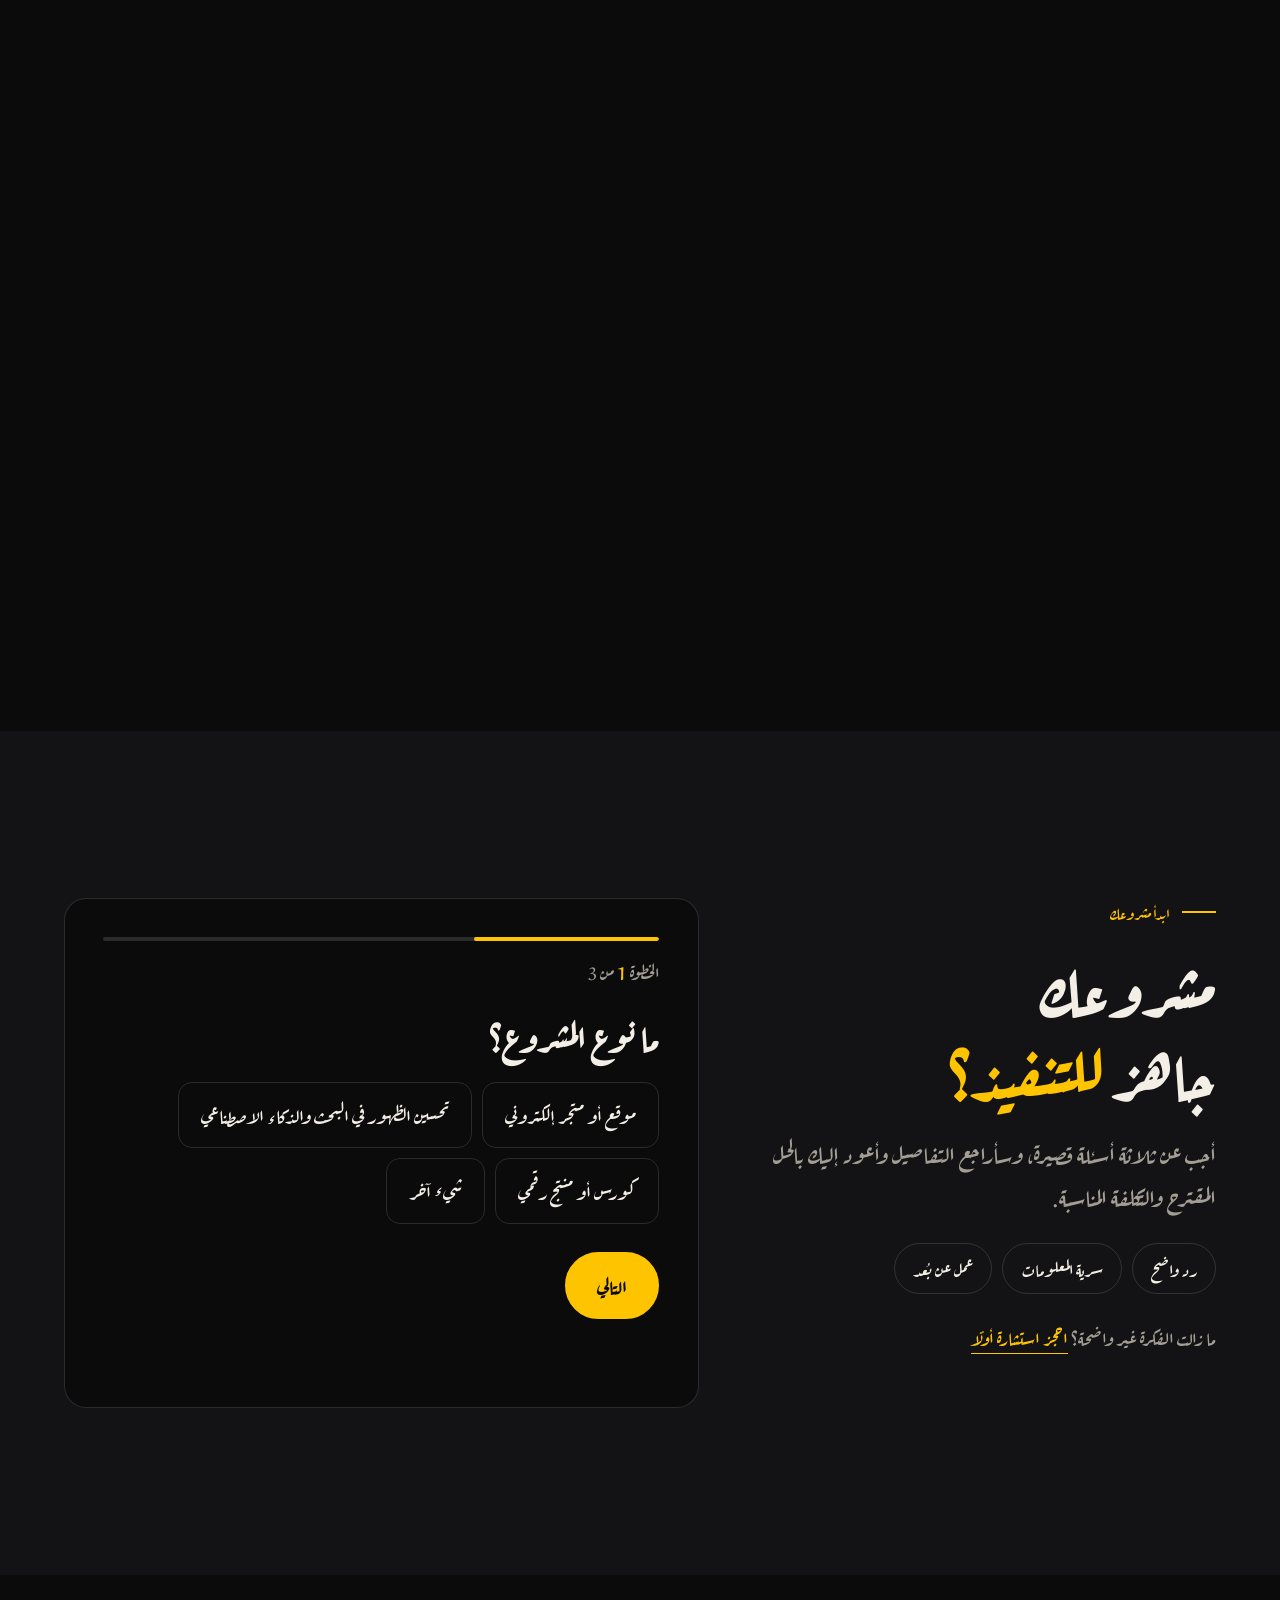
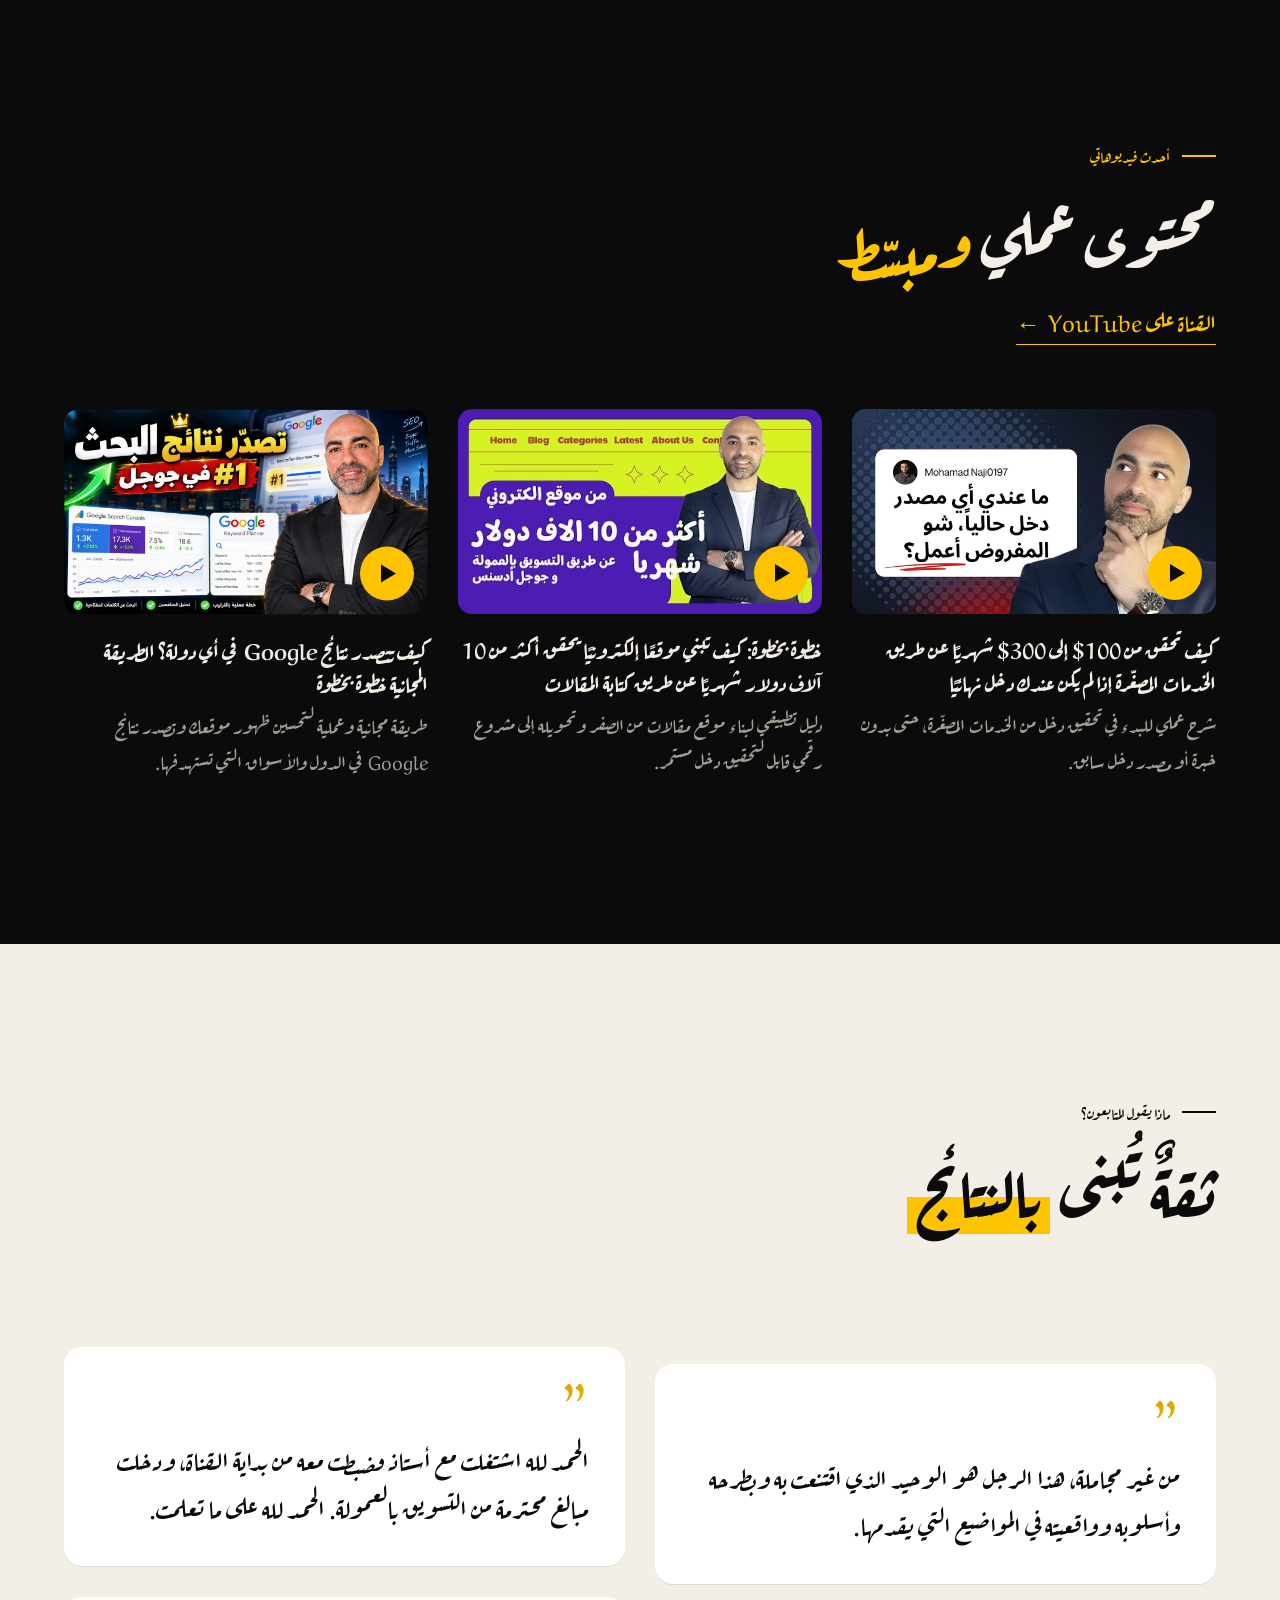
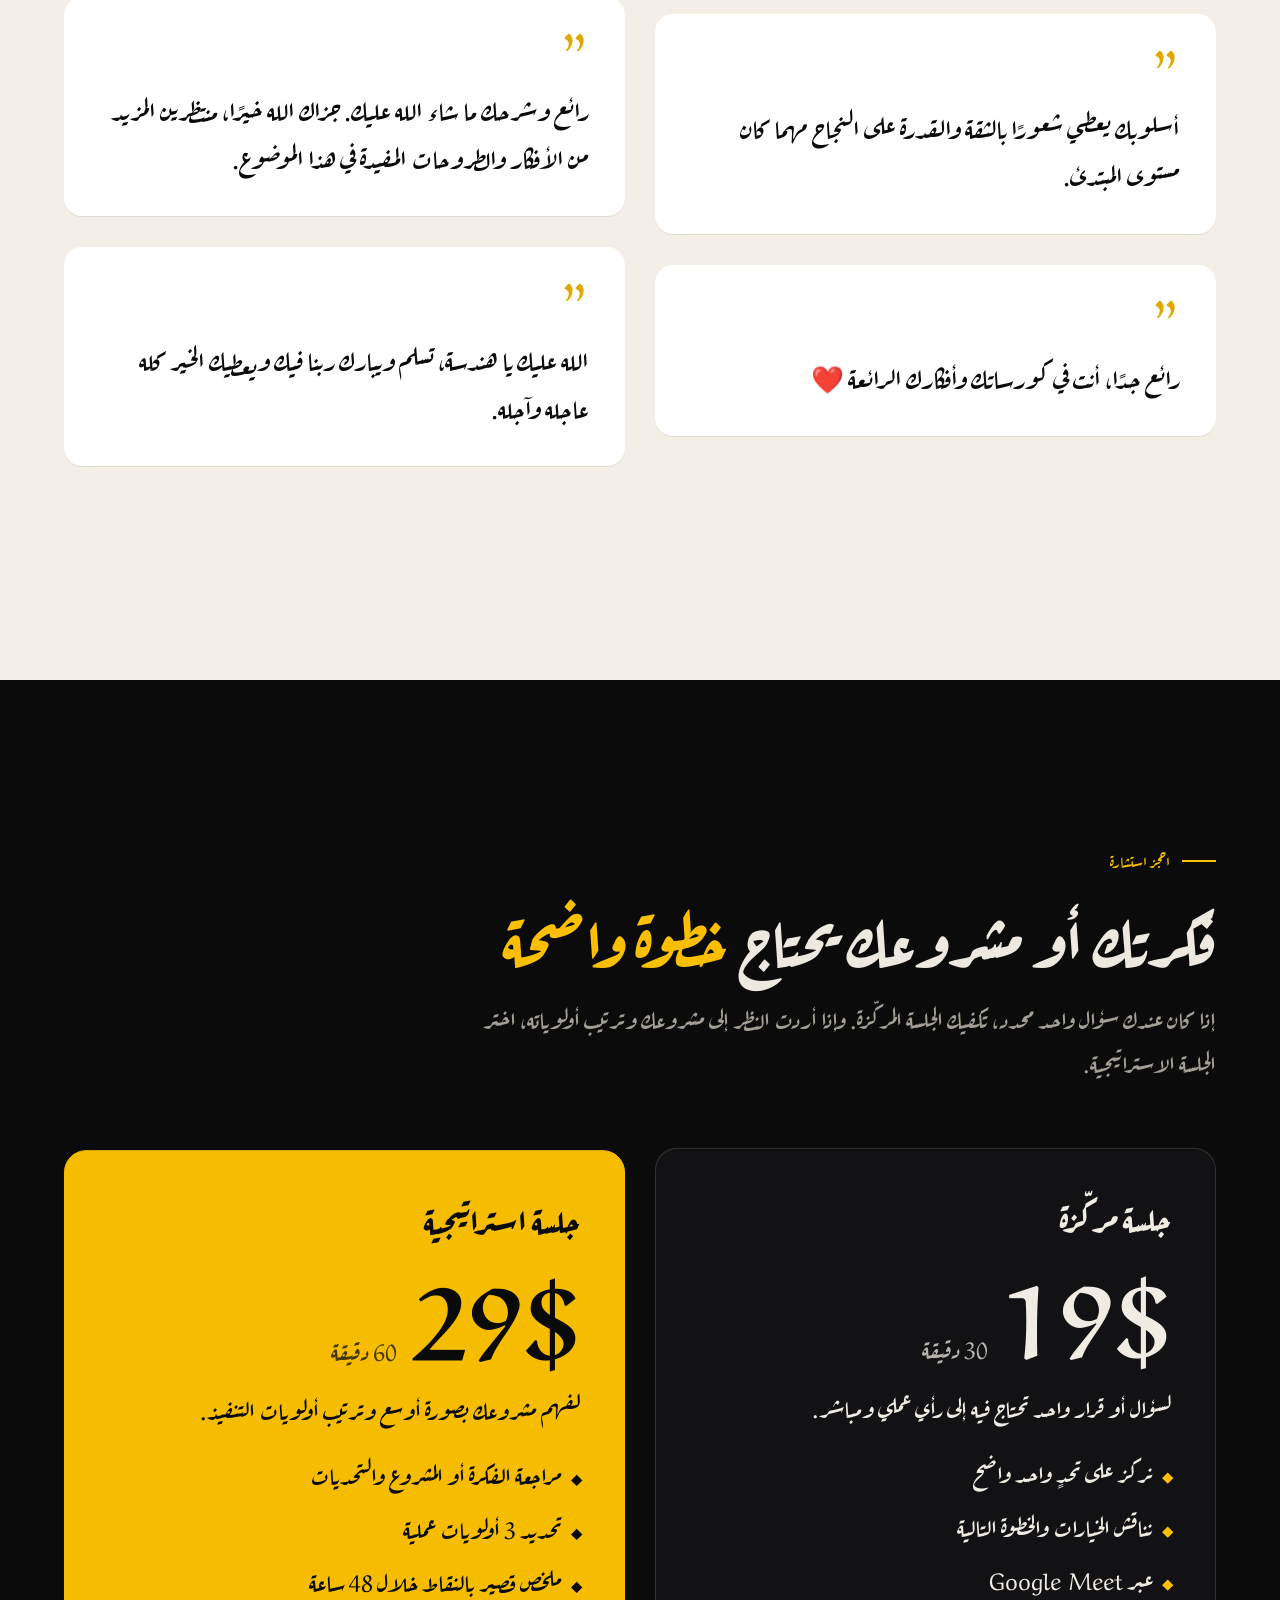
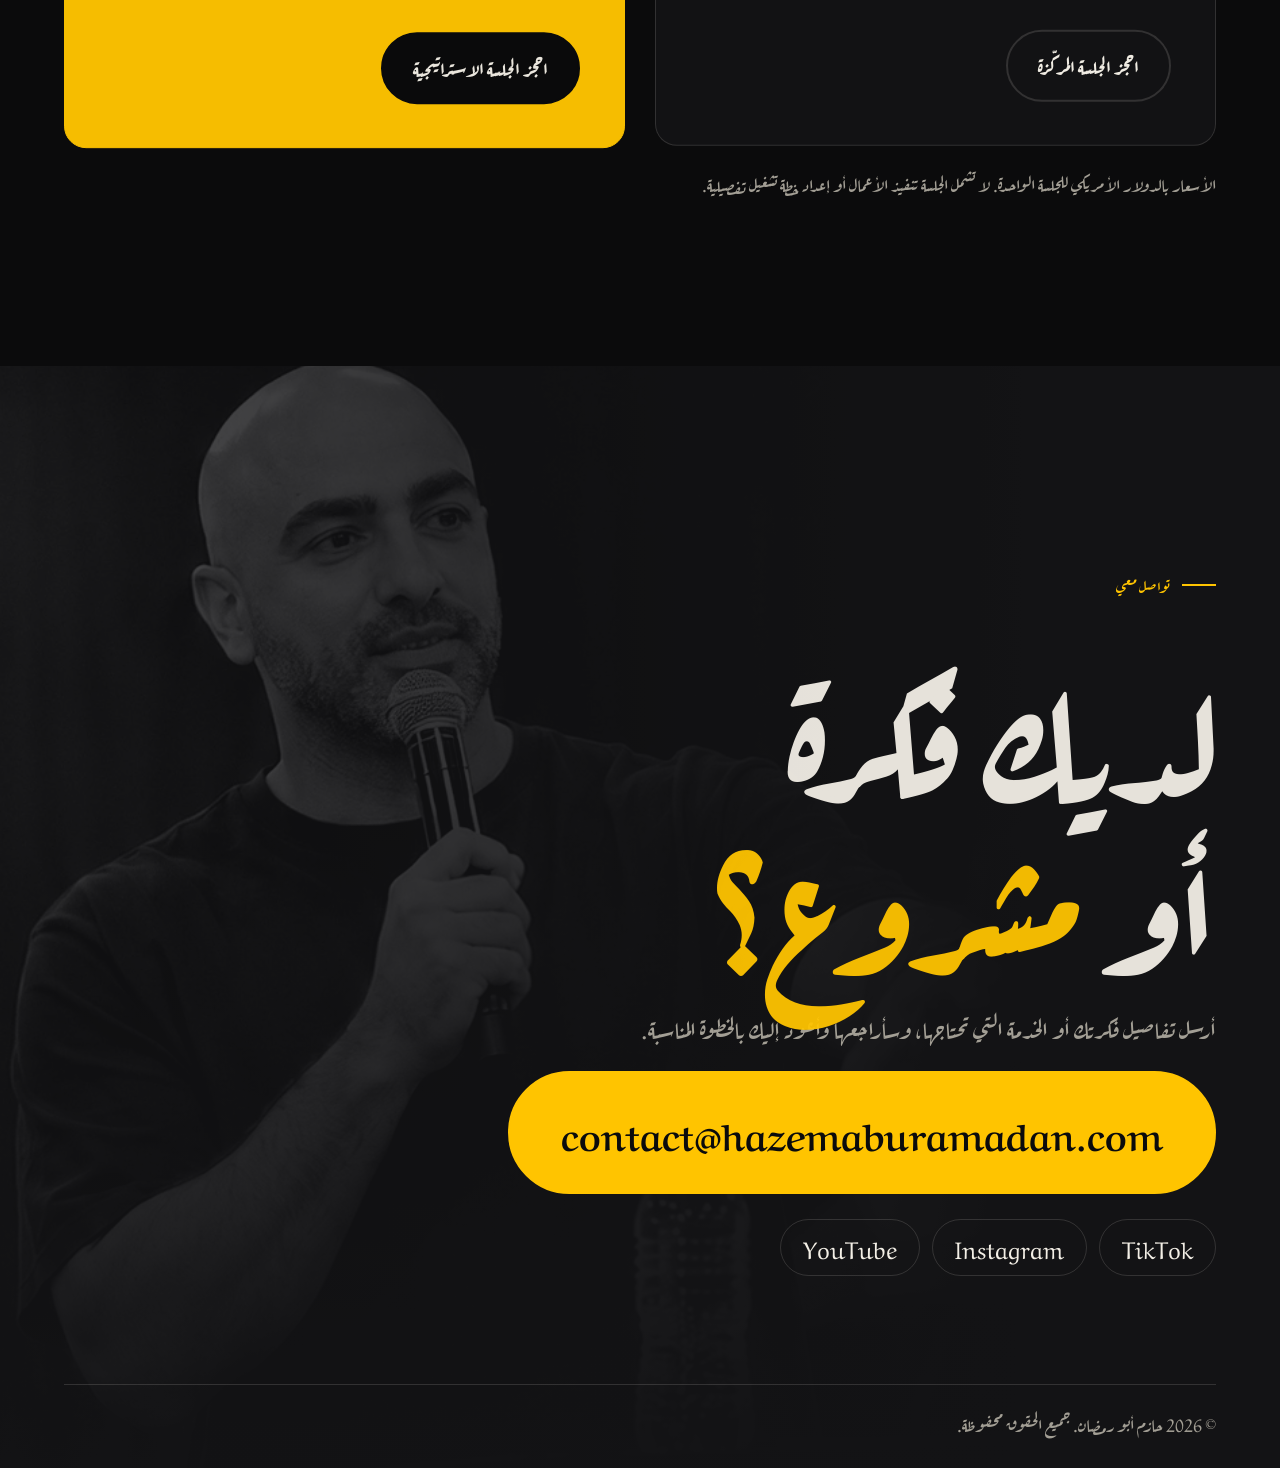
==== commit 967797d1: "Move photo into the journey, hero text to bottom right, original favicon Stage photo replaces the ar" ====
--- a/index.html
+++ b/index.html
@@ -14,7 +14,9 @@
 <meta property="og:image" content="https://hazemaburamadan.com/assets/img/og.jpg">
 <meta name="twitter:card" content="summary_large_image">
 <meta name="theme-color" content="#0b0b0c">
-<link rel="icon" href="assets/img/logo.png">
+<link rel="icon" href="assets/img/favicon-32.png" sizes="32x32" type="image/png">
+<link rel="icon" href="assets/img/favicon-192.png" sizes="192x192" type="image/png">
+<link rel="apple-touch-icon" href="assets/img/favicon-180.png">
 <link rel="preconnect" href="https://fonts.googleapis.com">
 <link rel="preconnect" href="https://fonts.gstatic.com" crossorigin>
 <link href="https://fonts.googleapis.com/css2?family=Aref+Ruqaa:wght@400;700&display=swap" rel="stylesheet">
@@ -120,15 +122,10 @@
         <li><b>03</b><h3>التوسع</h3><p>العمل على المنتجات الرقمية والتسويق وتطوير نماذج المشاريع.</p></li>
         <li><b>04</b><h3>اليوم</h3><p>تقديم الحلول والاستشارات ومشاركة المعرفة بصورة عملية وواقعية.</p></li>
       </ol>
-      <svg class="journey__svg" viewBox="0 0 1200 520" preserveAspectRatio="xMidYMid meet" aria-hidden="true">
-        <path class="journey__ghost" d="M40 470 L330 300 L560 400 L850 190 L960 250 L1140 52"/>
-        <path class="journey__line" d="M40 470 L330 300 L560 400 L850 190 L960 250 L1140 52"/>
-        <path class="journey__head-arrow" d="M1078 8 H1188 V118 Z"/>
-        <circle class="journey__dot" cx="40" cy="470" r="13"/>
-        <circle class="journey__dot" cx="330" cy="300" r="13"/>
-        <circle class="journey__dot" cx="850" cy="190" r="13"/>
-        <circle class="journey__dot" cx="1140" cy="52" r="13"/>
-      </svg>
+      <figure class="journey__photo">
+        <img src="assets/img/stage-blue.webp" alt="حازم أبو رمضان يلقي محاضرة على المسرح" loading="lazy" width="1800" height="2396">
+        <span class="journey__bar" aria-hidden="true"><i></i></span>
+      </figure>
     </div>
     <ul class="journey__tabs" aria-hidden="true">
       <li class="is-current">البداية</li><li>التجربة</li><li>التوسع</li><li>اليوم</li>
@@ -174,7 +171,6 @@
         <ul><li>ترتيب المنتج والعرض</li><li>تجهيز منصة البيع</li><li>إعداد رحلة العميل</li></ul>
         <a href="#project">ابدأ منتجك الرقمي ←</a>
       </article>
-      <div class="services__photo"><img src="assets/img/stage-blue.webp" alt="حازم أبو رمضان يلقي محاضرة على المسرح" loading="lazy" width="1000" height="1331"></div>
     </div>
   </div>
 </section>
--- a/assets/css/style.css
+++ b/assets/css/style.css
@@ -113,12 +113,12 @@
 .hero__canvas, .hero__poster { position: absolute; inset: 0; width: 100%; height: 100%; object-fit: cover; object-position: 25% 20%; }
 .hero__canvas { z-index: 1; opacity: 0; transition: opacity .5s; }
 .hero__canvas.is-ready { opacity: 1; }
-.hero__scrim { position: absolute; inset: 0; z-index: 2; background: linear-gradient(to left, rgba(11,11,12,.72) 0%, rgba(11,11,12,.35) 38%, rgba(11,11,12,0) 62%), linear-gradient(to top, rgba(11,11,12,1) 0%, rgba(11,11,12,0) 22%); }
+.hero__scrim { position: absolute; inset: 0; z-index: 2; background: linear-gradient(to left, rgba(11,11,12,.72) 0%, rgba(11,11,12,.35) 38%, rgba(11,11,12,0) 62%), linear-gradient(to top, rgba(11,11,12,1) 0%, rgba(11,11,12,.55) 22%, rgba(11,11,12,0) 48%); }
 .hero__copy {
   position: absolute; z-index: 3;
   inset-block: 0; inset-inline-start: var(--pad); width: min(49%, 760px);
-  display: flex; flex-direction: column; justify-content: center; align-items: flex-start;
-  padding-block: 110px 70px;
+  display: flex; flex-direction: column; justify-content: flex-end; align-items: flex-start;
+  padding-block: 110px clamp(84px, 11vh, 130px);
   opacity: 0; visibility: hidden;
 }
 .hero__copy[data-phase="0"] { opacity: 1; visibility: visible; }
@@ -144,8 +144,8 @@
 /* ---------- marquee ---------- */
 .marquee { overflow: hidden; border-block: 1px solid var(--line); padding: 22px 0; background: var(--ink); direction: ltr; }
 .marquee__track { display: flex; align-items: center; gap: 34px; width: max-content; will-change: transform; }
-.marquee span { font-family: var(--display); font-weight: 900; font-size: clamp(26px, 4.2vw, 62px); white-space: nowrap; color: transparent; -webkit-text-stroke: 1px rgba(243,239,230,.55); direction: rtl; }
-.marquee span:nth-of-type(3n+1) { color: var(--text); -webkit-text-stroke: 0; }
+.marquee span { font-family: var(--display); font-weight: 900; font-size: clamp(26px, 4.2vw, 62px); white-space: nowrap; color: var(--text); direction: rtl; }
+.marquee span:nth-of-type(3n+1) { color: var(--yellow); }
 .marquee i { width: 14px; height: 14px; background: var(--yellow); transform: rotate(45deg); flex: none; }
 
 /* ---------- about ---------- */
@@ -171,12 +171,10 @@
 .journey__steps b { display: block; font-family: var(--display); font-weight: 700; font-size: clamp(22px, 2vw, 30px); color: var(--yellow); direction: ltr; text-align: right; margin-bottom: 6px; }
 .journey__steps h3 { font-size: clamp(54px, 7.5vw, 124px); line-height: 1.3; margin-bottom: clamp(10px, 2vh, 22px); }
 .journey__steps p { font-size: clamp(24px, 2.5vw, 38px); line-height: 1.75; color: var(--text); max-width: 20em; }
-.journey__svg { width: 100%; max-height: 48vh; overflow: visible; direction: ltr; }
-.journey__ghost { fill: none; stroke: var(--line); stroke-width: 3; stroke-dasharray: 6 10; }
-.journey__line { fill: none; stroke: var(--yellow); stroke-width: 22; stroke-linejoin: miter; }
-.journey__head-arrow { fill: var(--yellow); }
-.journey__dot { fill: var(--ink-2); stroke: var(--line); stroke-width: 3; transition: fill .4s, stroke .4s; }
-.journey__dot.is-on { fill: var(--paper); stroke: var(--yellow); }
+.journey__photo { position: relative; margin: 0; height: min(48vh, 560px); border-radius: 18px; overflow: hidden; background: var(--ink-3); }
+.journey__photo img { width: 100%; height: 100%; object-fit: cover; object-position: 50% 18%; }
+.journey__bar { position: absolute; inset: auto 0 0 0; height: 6px; background: rgba(11,11,12,.45); direction: ltr; }
+.journey__bar i { display: block; height: 100%; background: var(--yellow); transform-origin: left center; transform: scaleX(0); }
 .journey__tabs { display: flex; flex-wrap: wrap; gap: 10px; }
 .journey__tabs li { font-family: var(--display); font-weight: 700; font-size: clamp(18px, 1.5vw, 22px); padding: 8px 22px; border-radius: 999px; border: 1.5px solid var(--line); color: var(--muted); transition: background .35s, color .35s, border-color .35s; }
 .journey__tabs li.is-current { background: var(--yellow); border-color: var(--yellow); color: var(--ink); }
@@ -184,8 +182,7 @@
 .journey__method span { color: var(--text); }
 @media (max-width: 860px) {
   .journey__body { grid-template-columns: 1fr; gap: 14px; }
-  .journey__svg { order: -1; max-height: 24vh; }
-  .journey__line { stroke-width: 28; }
+  .journey__photo { order: -1; height: 26vh; }
   .journey__steps h3 { font-size: clamp(50px, 15vw, 72px); }
   .journey__steps p { font-size: clamp(23px, 6.2vw, 28px); }
   .journey__tabs li { padding: 6px 14px; font-size: 17px; }
@@ -206,15 +203,13 @@
   transition: background .4s, border-color .4s, transform .5s var(--ease);
 }
 .card:hover { background: var(--ink-3); border-color: var(--yellow); transform: translateY(-8px); }
-.card__n { font-family: var(--display); font-weight: 900; font-size: clamp(54px, 6vw, 92px); line-height: 1; color: transparent; -webkit-text-stroke: 1.5px var(--yellow); direction: ltr; text-align: right; }
+.card__n { font-family: var(--display); font-weight: 900; font-size: clamp(54px, 6vw, 92px); line-height: 1; color: var(--yellow); direction: ltr; text-align: right; }
 .card h3 { font-size: clamp(25px, 2.32vw, 34px); }
 .card p { color: var(--muted); font-size: 21px; }
 .card ul { display: grid; gap: 8px; font-size: 20px; }
 .card li { display: flex; gap: 10px; align-items: baseline; }
 .card li::before { content: ""; width: 8px; height: 8px; background: var(--yellow); transform: rotate(45deg) translateY(-1px); flex: none; }
 .card a { margin-top: auto; font-family: var(--display); font-weight: 700; color: var(--yellow); }
-.services__photo { flex: none; width: min(70vw, 420px); border-radius: 18px; overflow: hidden; }
-.services__photo img { width: 100%; height: 100%; object-fit: cover; }
 
 /* ---------- videos ---------- */
 .videos { padding: clamp(90px, 13vw, 200px) var(--pad); }
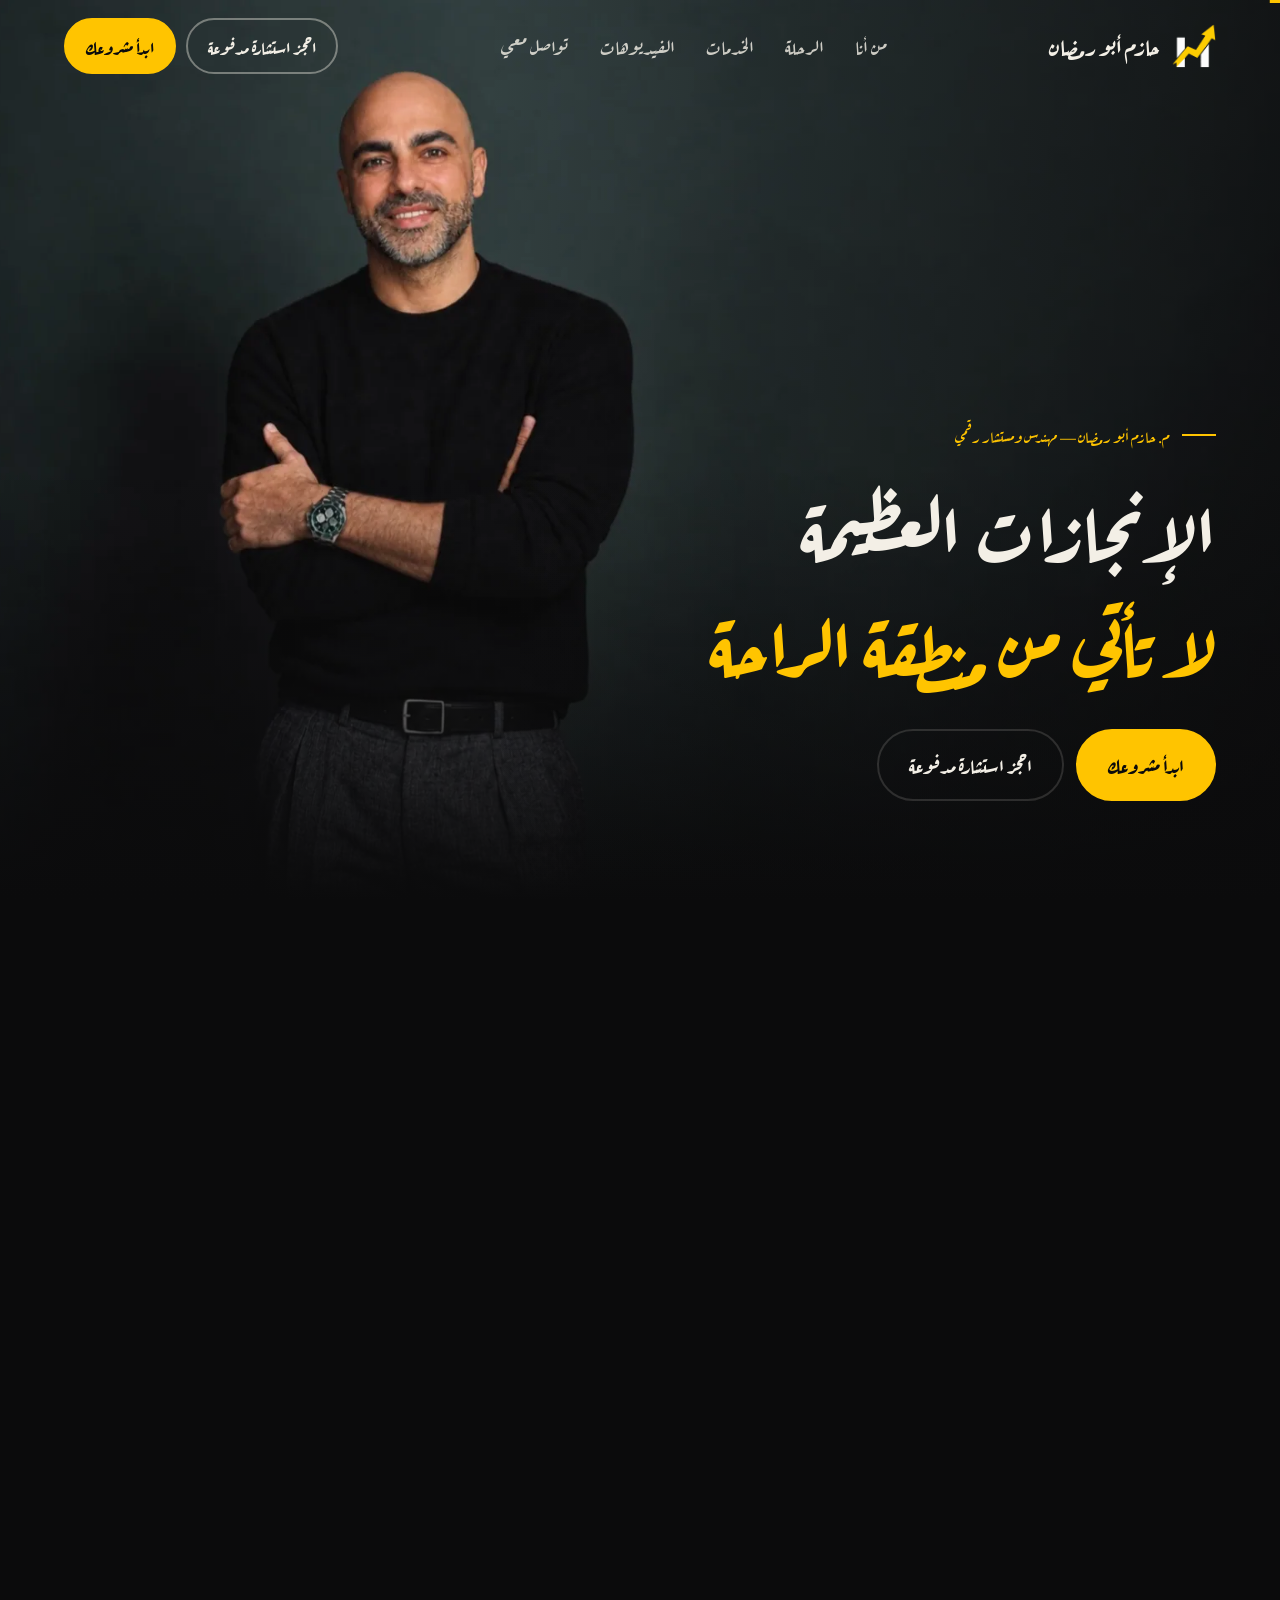
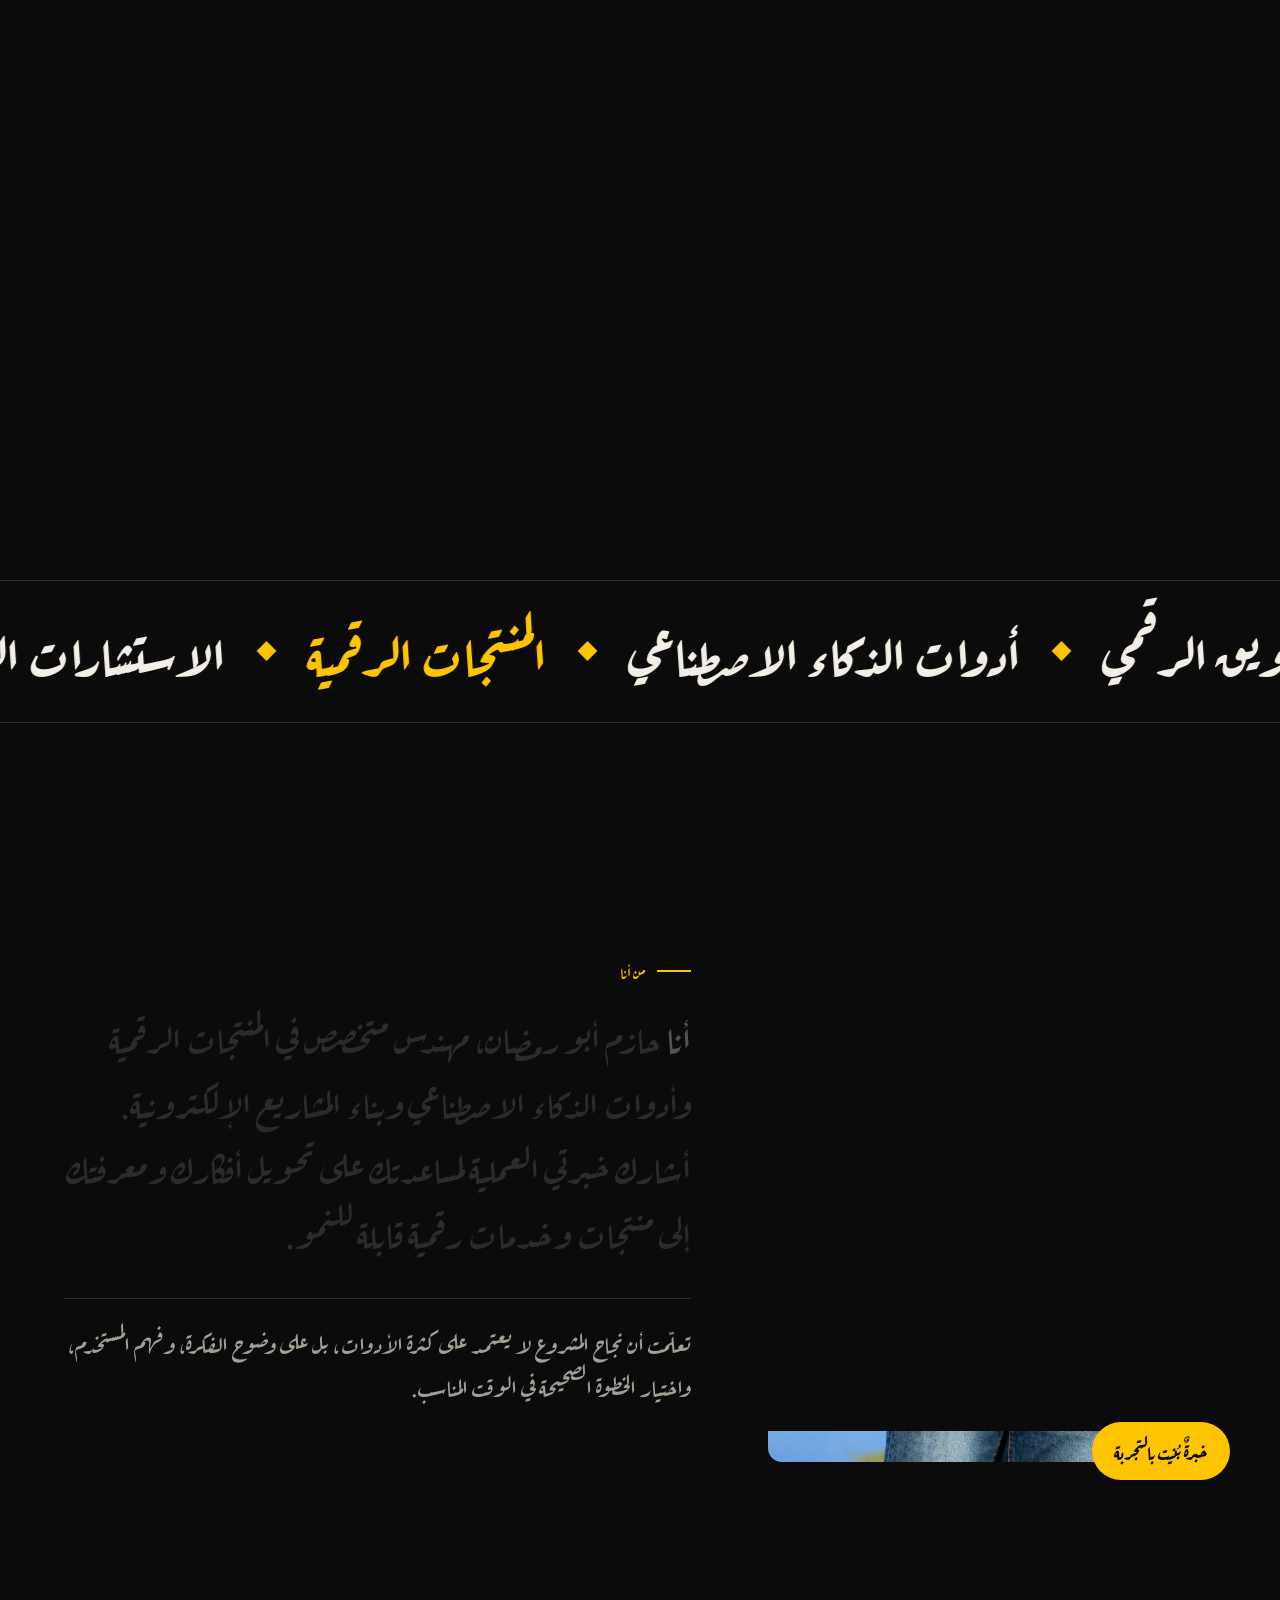
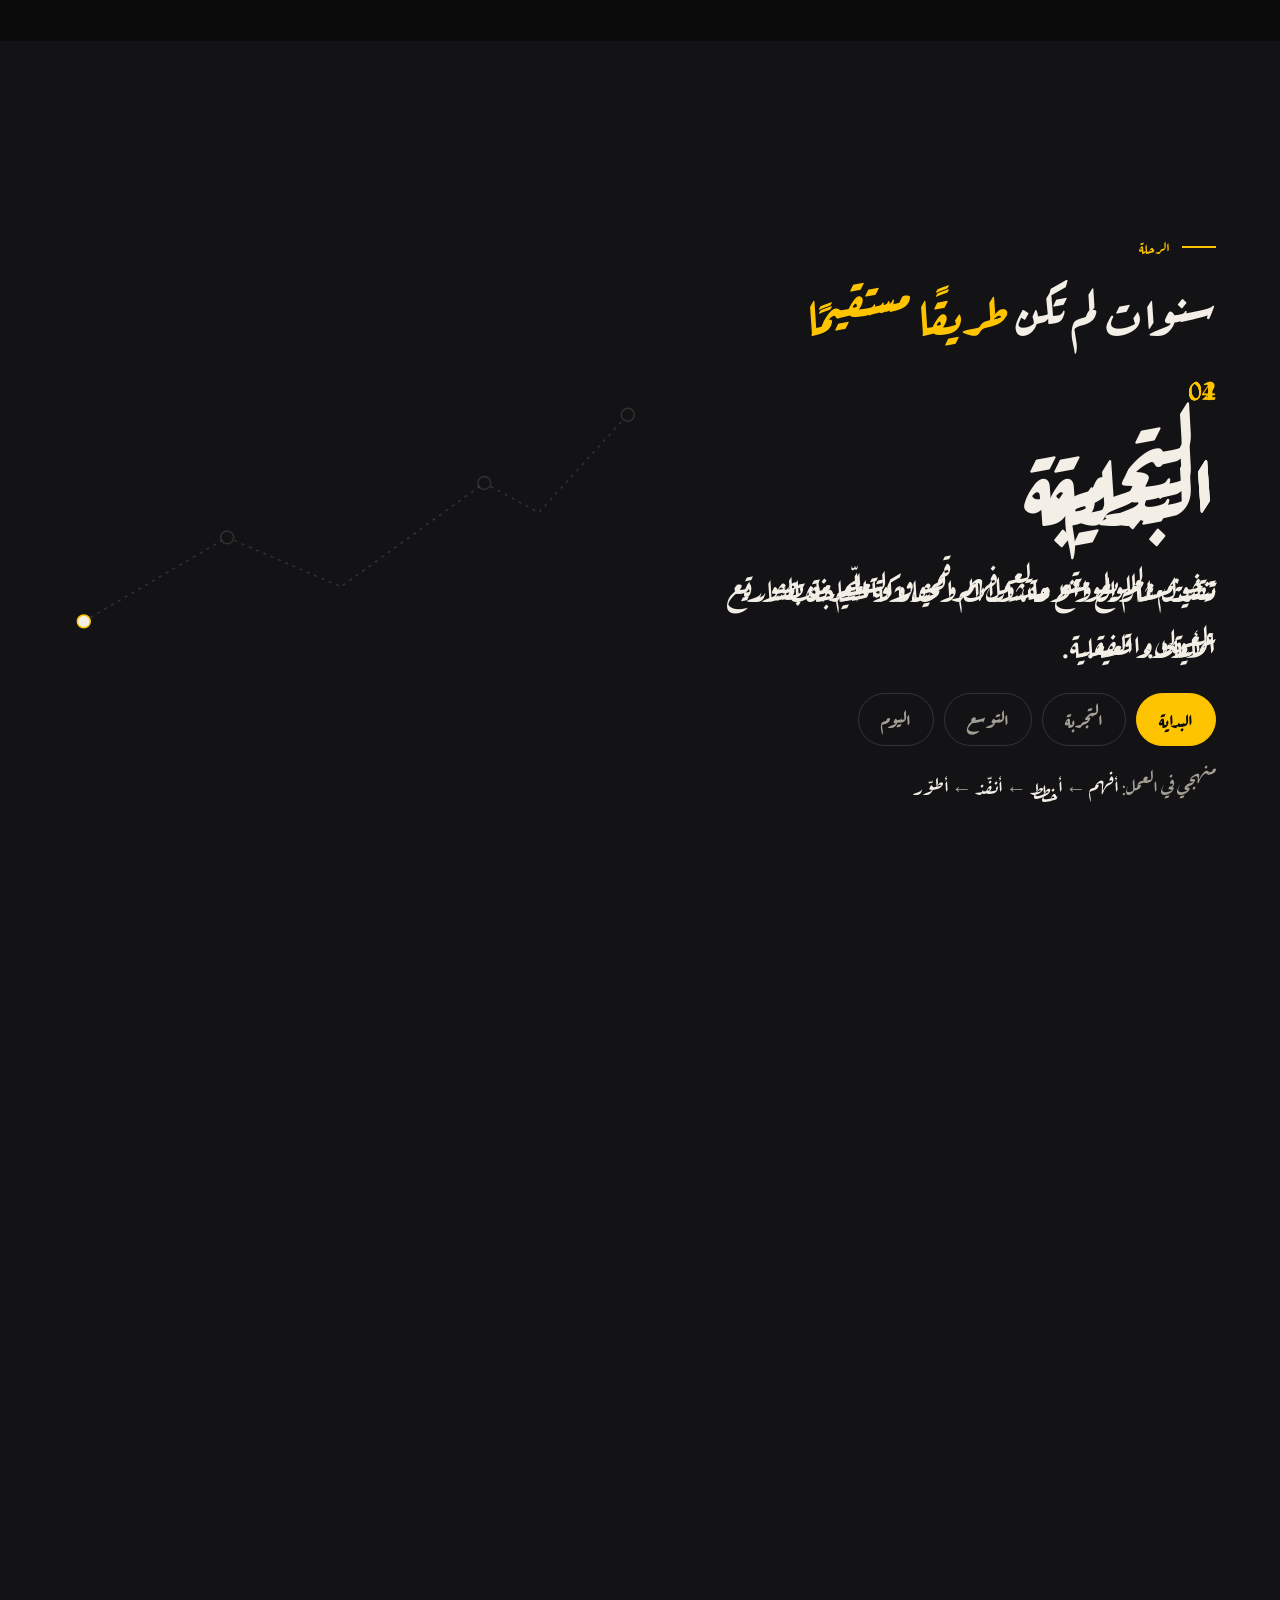
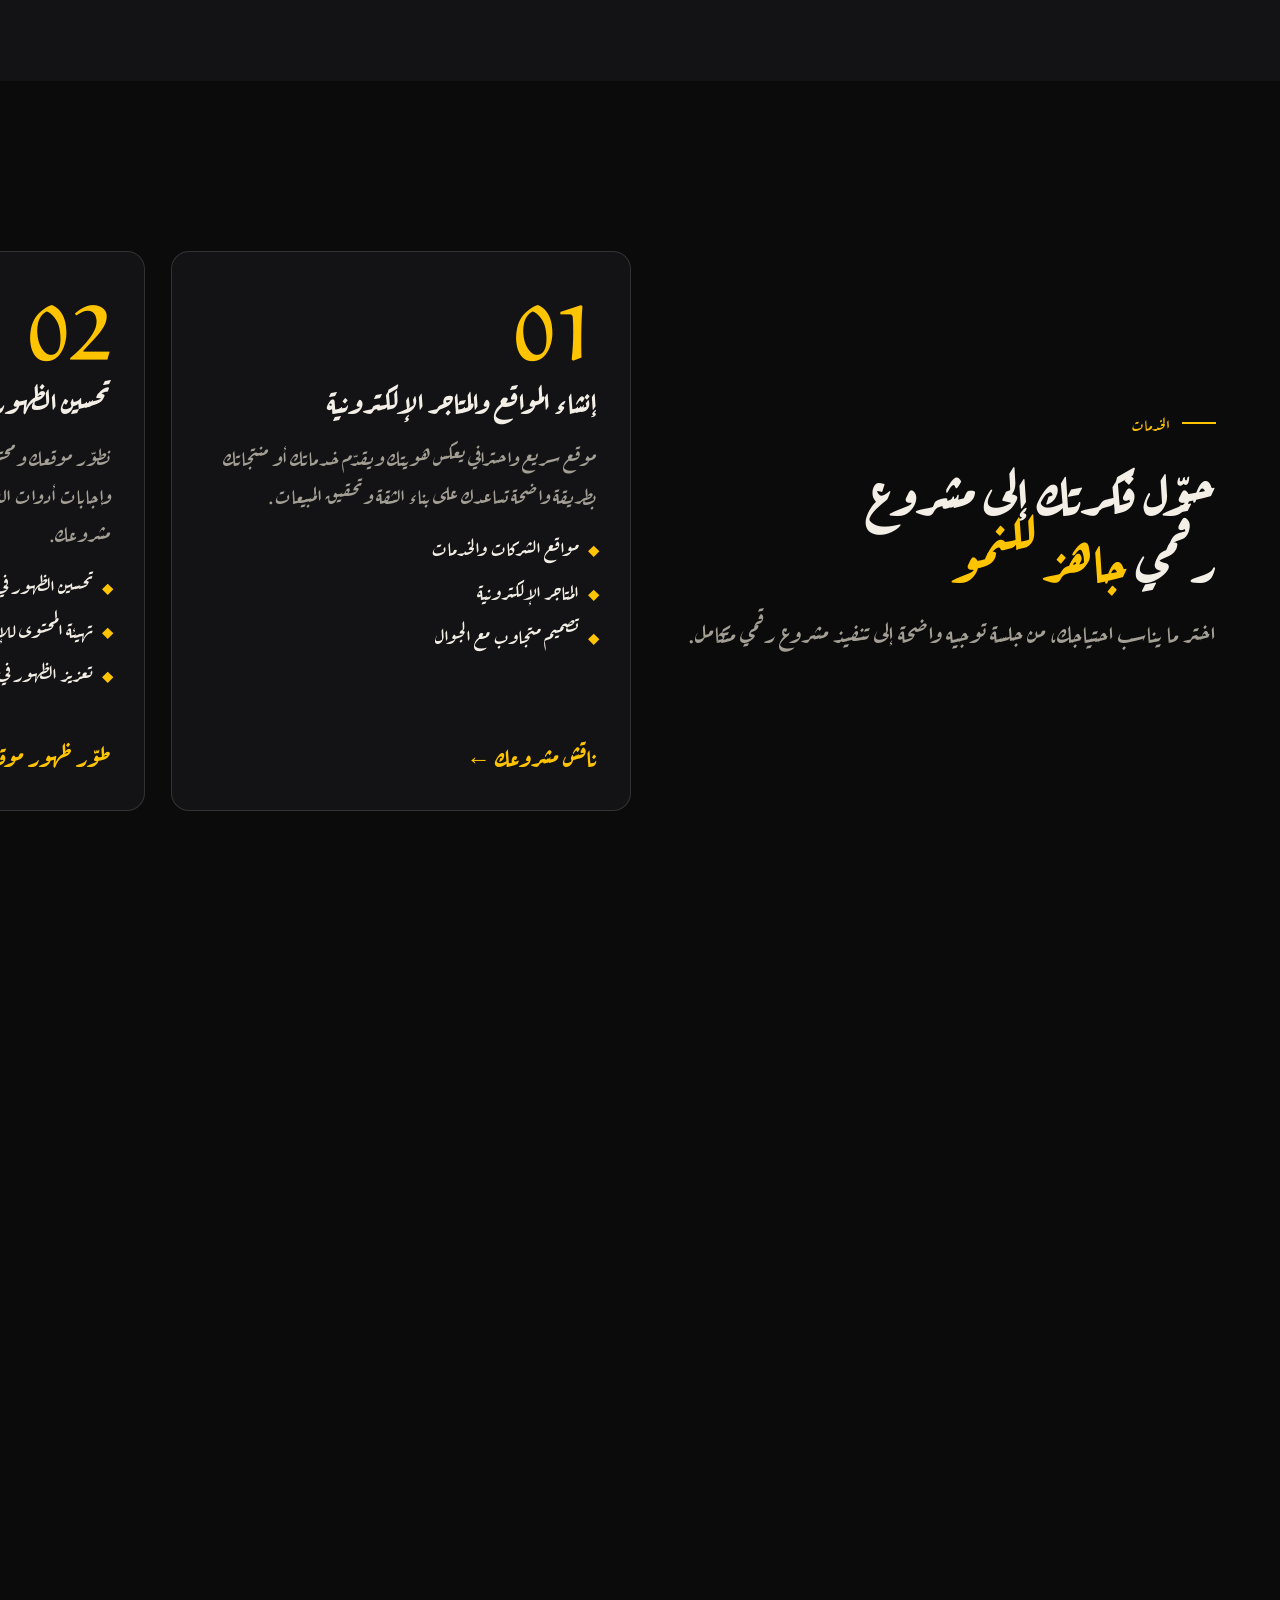
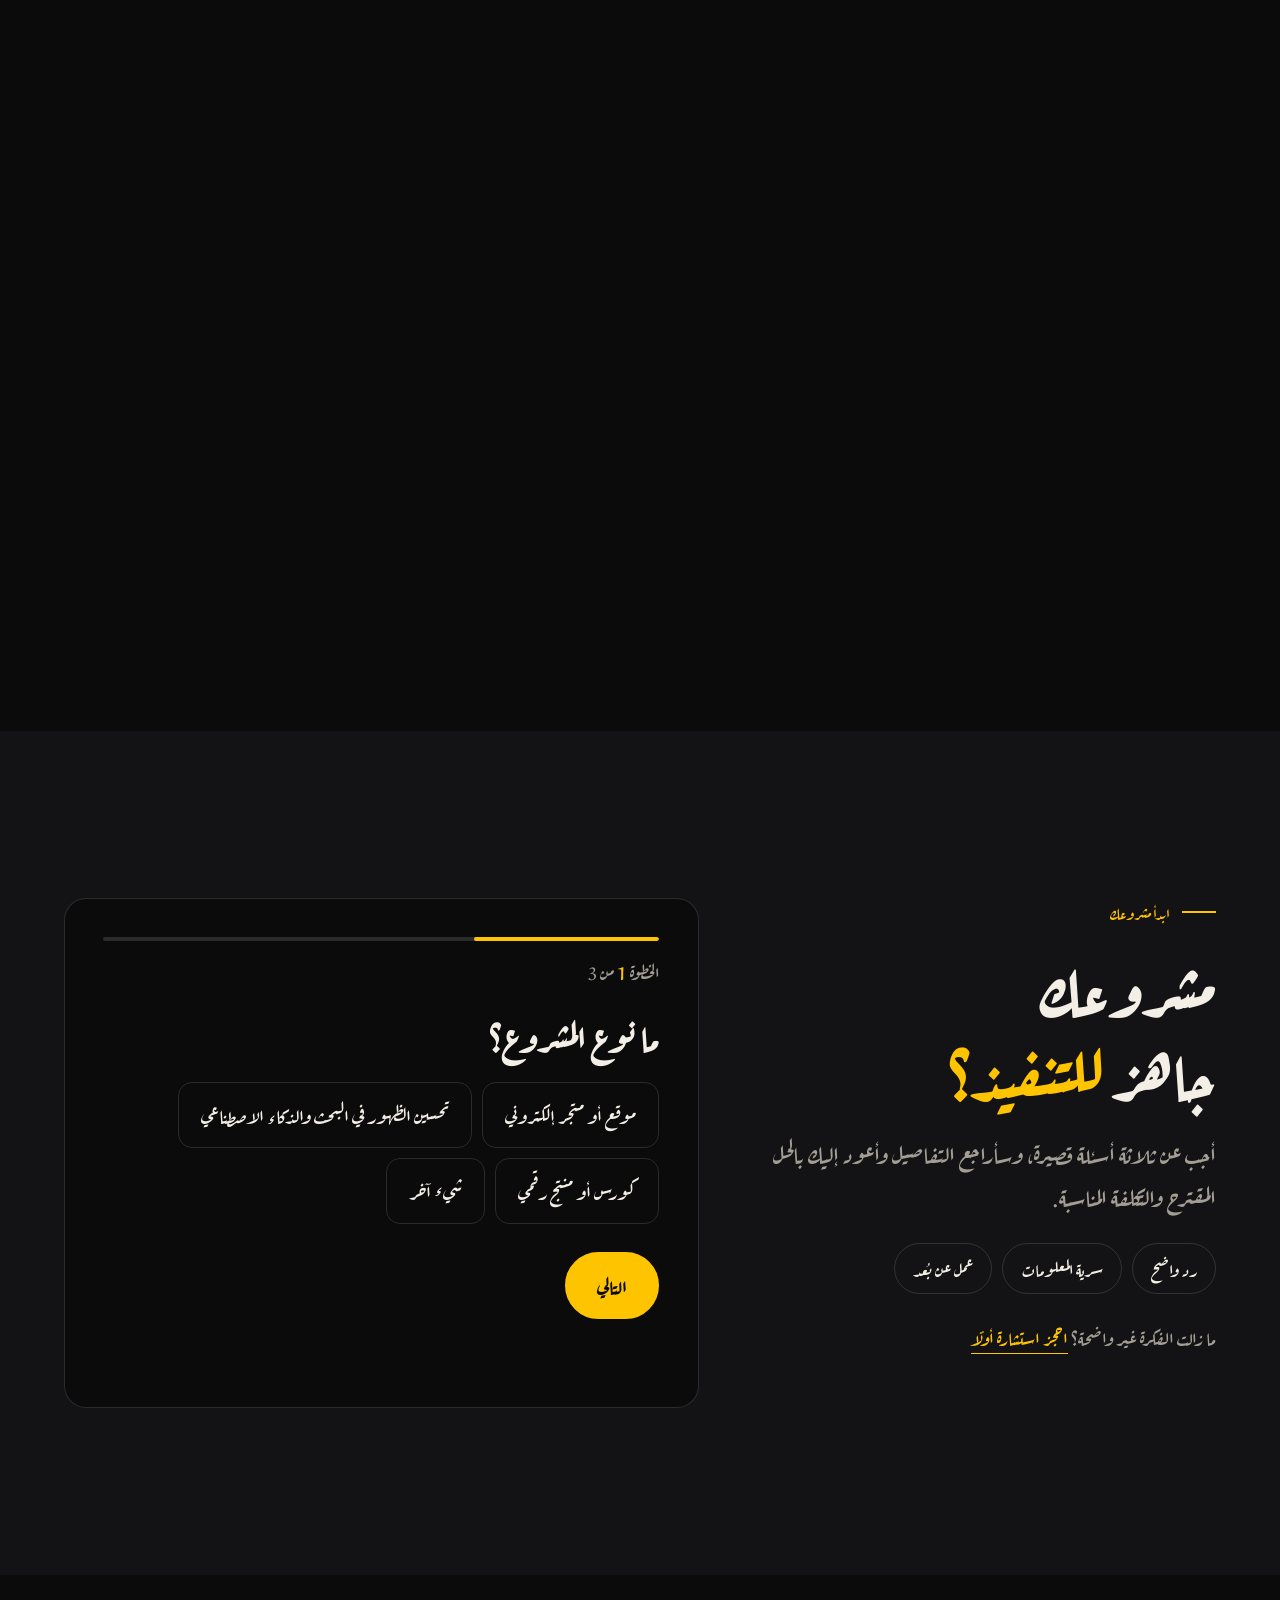
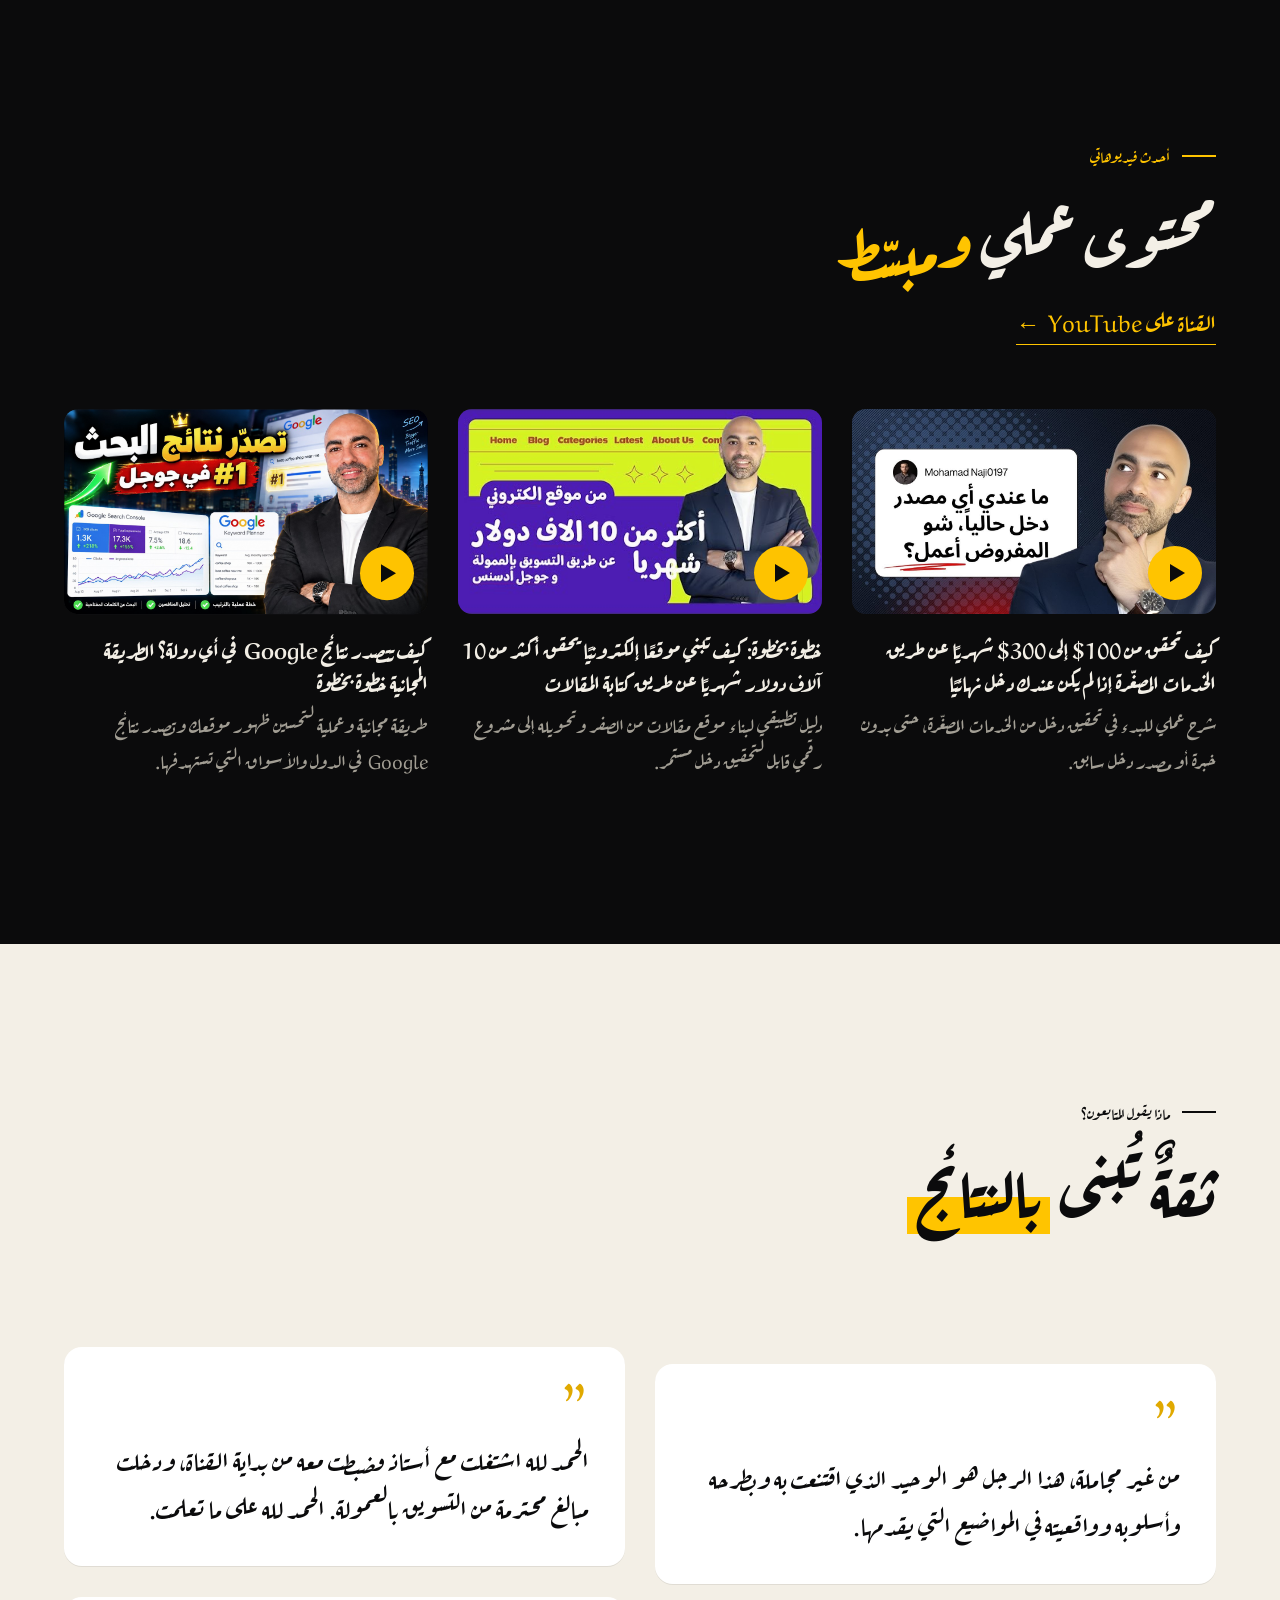
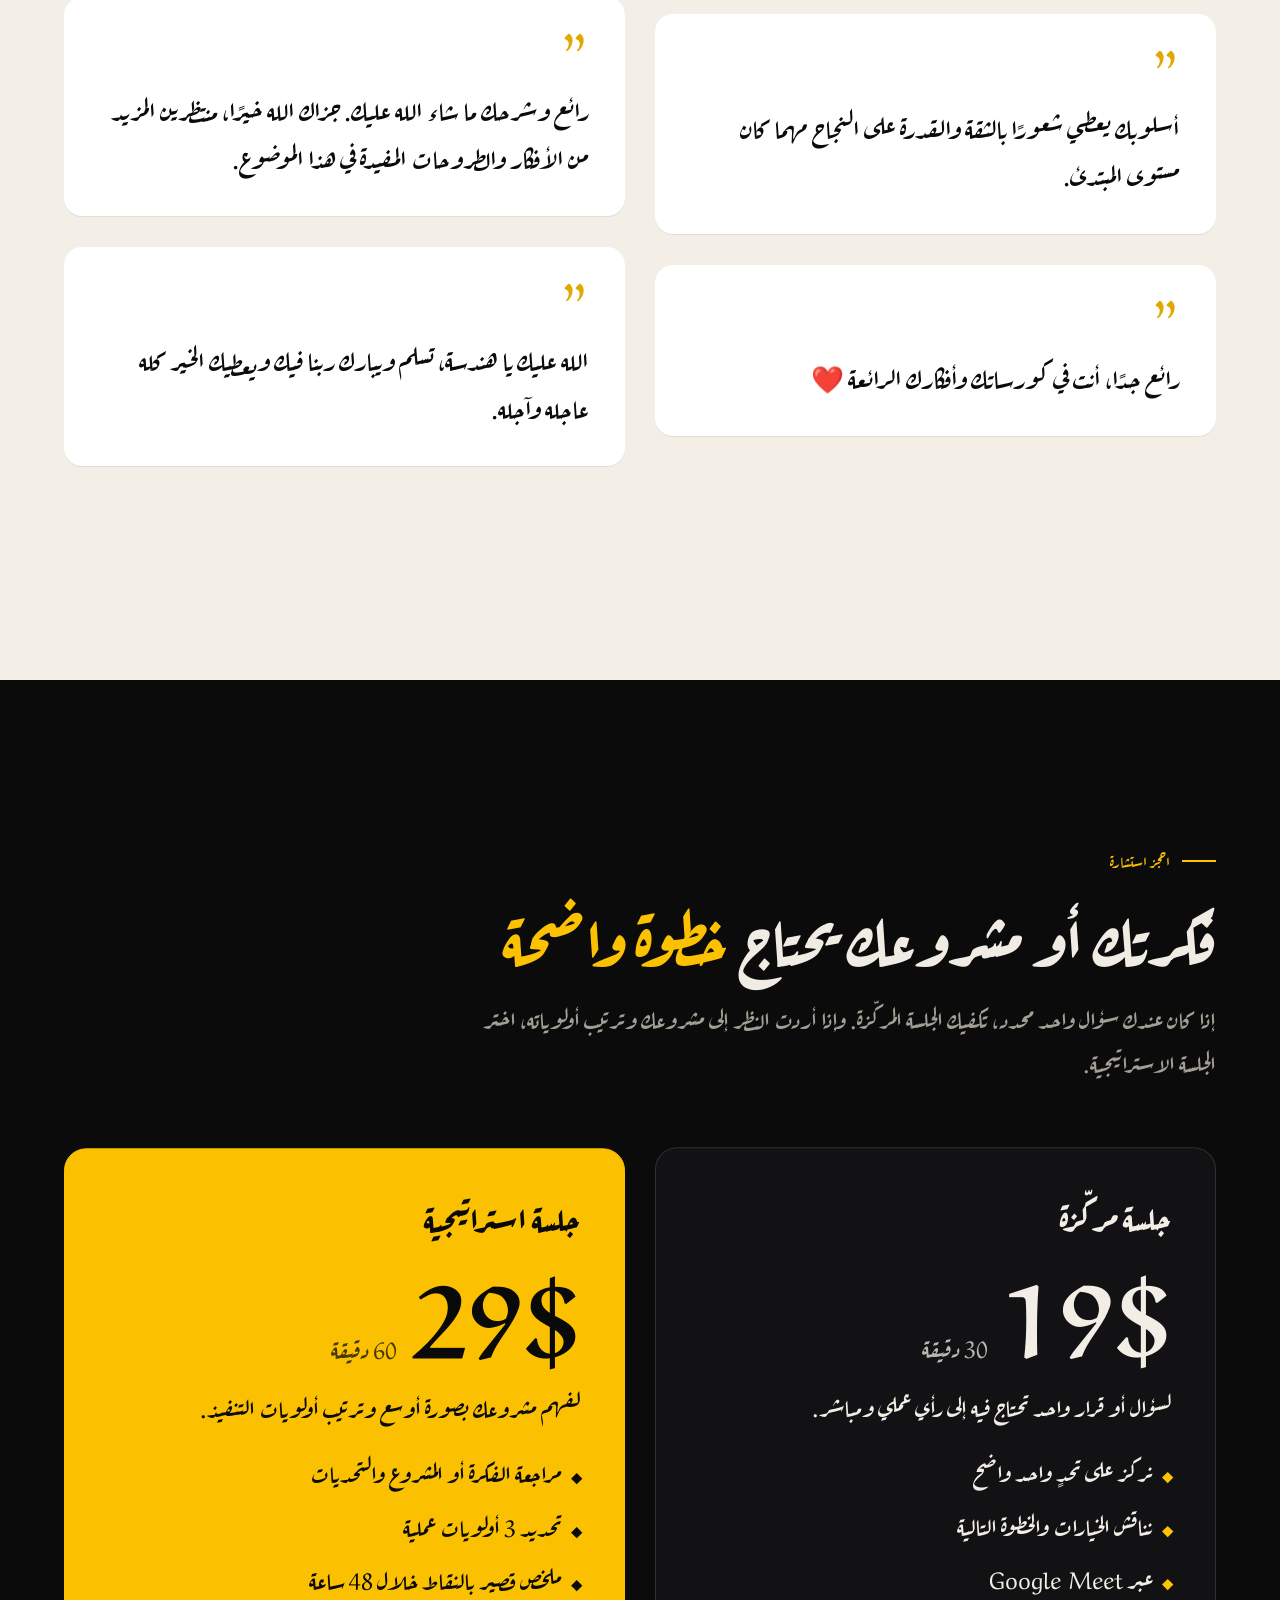
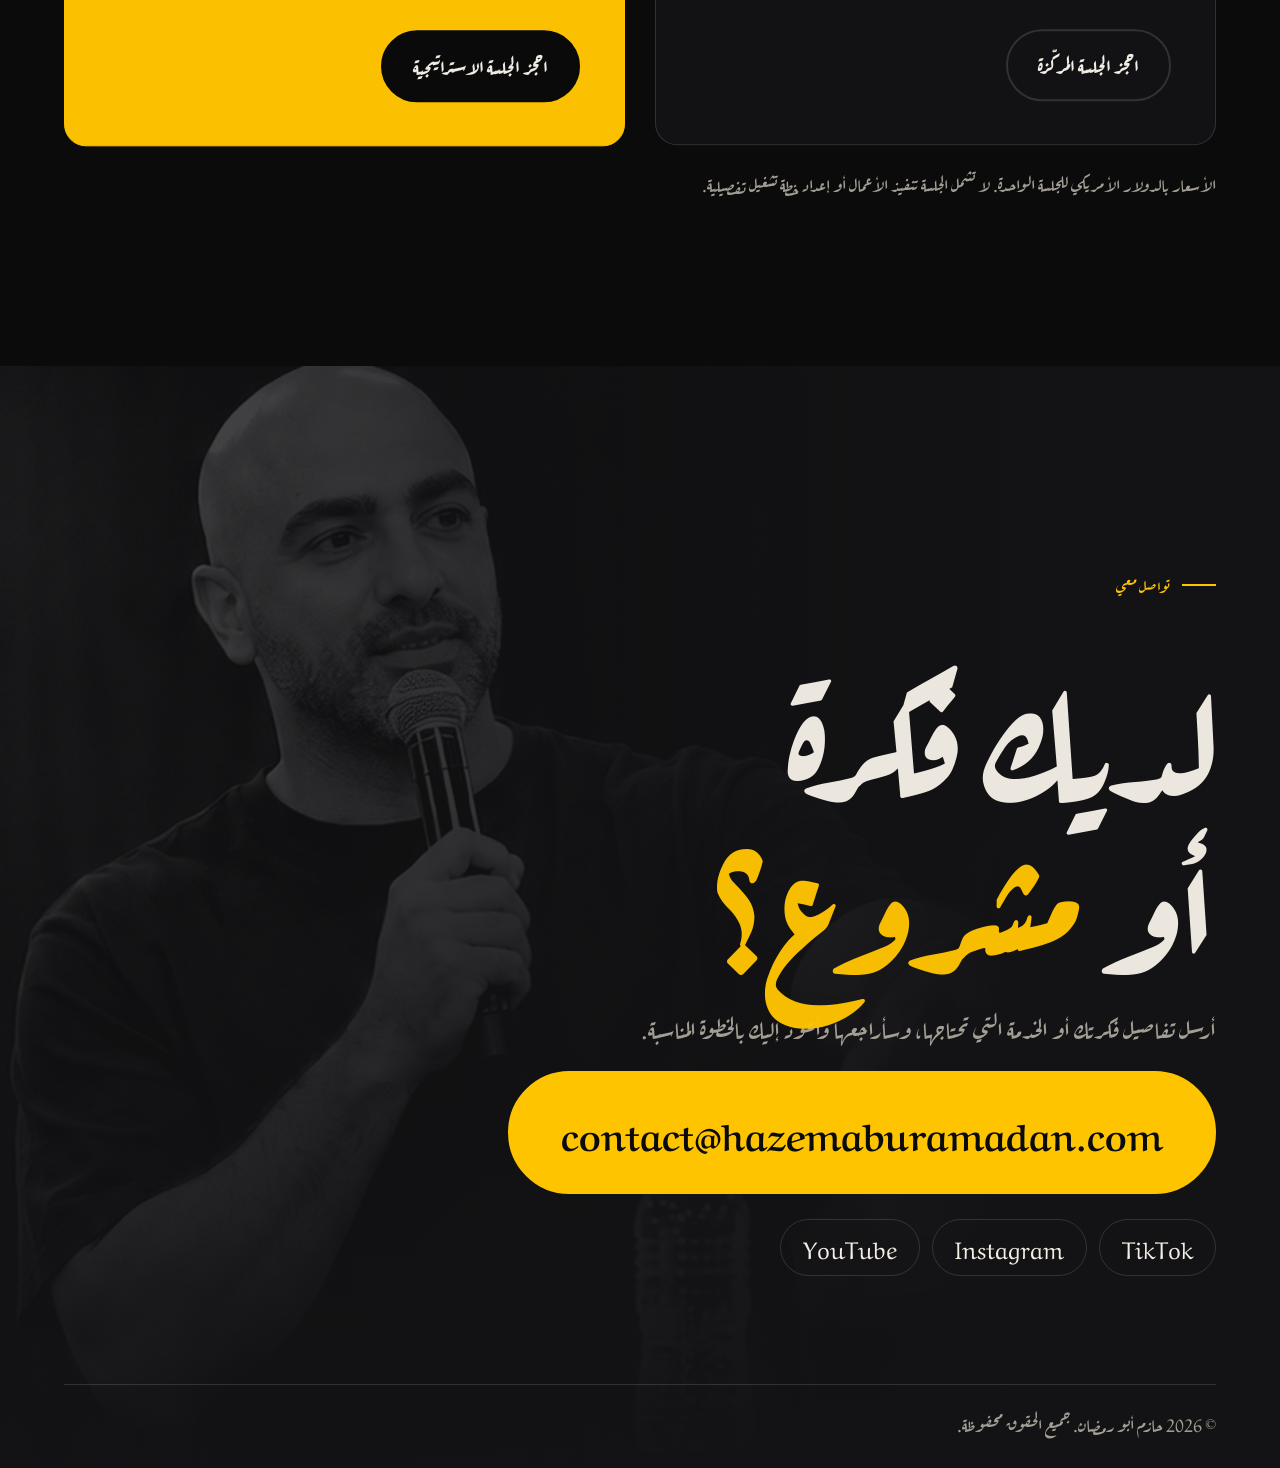
==== commit d24ee330: "Put the stage photo in the about section and restore the journey arrow" ====
--- a/index.html
+++ b/index.html
@@ -98,7 +98,7 @@
 <!-- ============ ABOUT ============ -->
 <section class="about" id="about">
   <div class="about__media">
-    <div class="about__frame"><img src="assets/img/portrait-dark.webp" alt="حازم أبو رمضان واقفًا بثقة بقميص أسود" loading="lazy" width="1000" height="1250"></div>
+    <div class="about__frame"><img src="assets/img/stage-blue.webp" alt="حازم أبو رمضان يلقي محاضرة على المسرح" loading="lazy" width="1800" height="2396"></div>
     <span class="about__tag">خبرةٌ بُنيت بالتجربة</span>
   </div>
   <div class="about__text">
@@ -122,10 +122,15 @@
         <li><b>03</b><h3>التوسع</h3><p>العمل على المنتجات الرقمية والتسويق وتطوير نماذج المشاريع.</p></li>
         <li><b>04</b><h3>اليوم</h3><p>تقديم الحلول والاستشارات ومشاركة المعرفة بصورة عملية وواقعية.</p></li>
       </ol>
-      <figure class="journey__photo">
-        <img src="assets/img/stage-blue.webp" alt="حازم أبو رمضان يلقي محاضرة على المسرح" loading="lazy" width="1800" height="2396">
-        <span class="journey__bar" aria-hidden="true"><i></i></span>
-      </figure>
+      <svg class="journey__svg" viewBox="0 0 1200 520" preserveAspectRatio="xMidYMid meet" aria-hidden="true">
+        <path class="journey__ghost" d="M40 470 L330 300 L560 400 L850 190 L960 250 L1140 52"/>
+        <path class="journey__line" d="M40 470 L330 300 L560 400 L850 190 L960 250 L1140 52"/>
+        <path class="journey__head-arrow" d="M1078 8 H1188 V118 Z"/>
+        <circle class="journey__dot" cx="40" cy="470" r="13"/>
+        <circle class="journey__dot" cx="330" cy="300" r="13"/>
+        <circle class="journey__dot" cx="850" cy="190" r="13"/>
+        <circle class="journey__dot" cx="1140" cy="52" r="13"/>
+      </svg>
     </div>
     <ul class="journey__tabs" aria-hidden="true">
       <li class="is-current">البداية</li><li>التجربة</li><li>التوسع</li><li>اليوم</li>
--- a/assets/css/style.css
+++ b/assets/css/style.css
@@ -152,7 +152,7 @@
 .about { display: grid; grid-template-columns: minmax(0, 5fr) minmax(0, 7fr); gap: clamp(28px, 6vw, 110px); align-items: center; padding: clamp(90px, 14vw, 220px) var(--pad); }
 .about__media { position: relative; }
 .about__frame { overflow: hidden; border-radius: 14px; aspect-ratio: 4 / 5; clip-path: inset(100% 0 0 0); }
-.about__frame img { width: 100%; height: 118%; object-fit: cover; }
+.about__frame img { width: 100%; height: 118%; object-fit: cover; object-position: 50% 12%; }
 .about__tag { position: absolute; inset-block-end: -18px; inset-inline-start: -14px; background: var(--yellow); color: var(--ink); font-family: var(--display); font-weight: 700; padding: 12px 22px; border-radius: 999px; font-size: 19px; }
 .reveal-words { font-family: var(--display); font-weight: 500; font-size: clamp(22px, 2.9vw, 44px); line-height: 1.75; }
 .reveal-words .w { opacity: .14; }
@@ -171,10 +171,12 @@
 .journey__steps b { display: block; font-family: var(--display); font-weight: 700; font-size: clamp(22px, 2vw, 30px); color: var(--yellow); direction: ltr; text-align: right; margin-bottom: 6px; }
 .journey__steps h3 { font-size: clamp(54px, 7.5vw, 124px); line-height: 1.3; margin-bottom: clamp(10px, 2vh, 22px); }
 .journey__steps p { font-size: clamp(24px, 2.5vw, 38px); line-height: 1.75; color: var(--text); max-width: 20em; }
-.journey__photo { position: relative; margin: 0; height: min(48vh, 560px); border-radius: 18px; overflow: hidden; background: var(--ink-3); }
-.journey__photo img { width: 100%; height: 100%; object-fit: cover; object-position: 50% 18%; }
-.journey__bar { position: absolute; inset: auto 0 0 0; height: 6px; background: rgba(11,11,12,.45); direction: ltr; }
-.journey__bar i { display: block; height: 100%; background: var(--yellow); transform-origin: left center; transform: scaleX(0); }
+.journey__svg { width: 100%; max-height: 48vh; overflow: visible; direction: ltr; }
+.journey__ghost { fill: none; stroke: var(--line); stroke-width: 3; stroke-dasharray: 6 10; }
+.journey__line { fill: none; stroke: var(--yellow); stroke-width: 22; stroke-linejoin: miter; }
+.journey__head-arrow { fill: var(--yellow); }
+.journey__dot { fill: var(--ink-2); stroke: var(--line); stroke-width: 3; transition: fill .4s, stroke .4s; }
+.journey__dot.is-on { fill: var(--paper); stroke: var(--yellow); }
 .journey__tabs { display: flex; flex-wrap: wrap; gap: 10px; }
 .journey__tabs li { font-family: var(--display); font-weight: 700; font-size: clamp(18px, 1.5vw, 22px); padding: 8px 22px; border-radius: 999px; border: 1.5px solid var(--line); color: var(--muted); transition: background .35s, color .35s, border-color .35s; }
 .journey__tabs li.is-current { background: var(--yellow); border-color: var(--yellow); color: var(--ink); }
@@ -182,7 +184,8 @@
 .journey__method span { color: var(--text); }
 @media (max-width: 860px) {
   .journey__body { grid-template-columns: 1fr; gap: 14px; }
-  .journey__photo { order: -1; height: 26vh; }
+  .journey__svg { order: -1; max-height: 24vh; }
+  .journey__line { stroke-width: 28; }
   .journey__steps h3 { font-size: clamp(50px, 15vw, 72px); }
   .journey__steps p { font-size: clamp(23px, 6.2vw, 28px); }
   .journey__tabs li { padding: 6px 14px; font-size: 17px; }
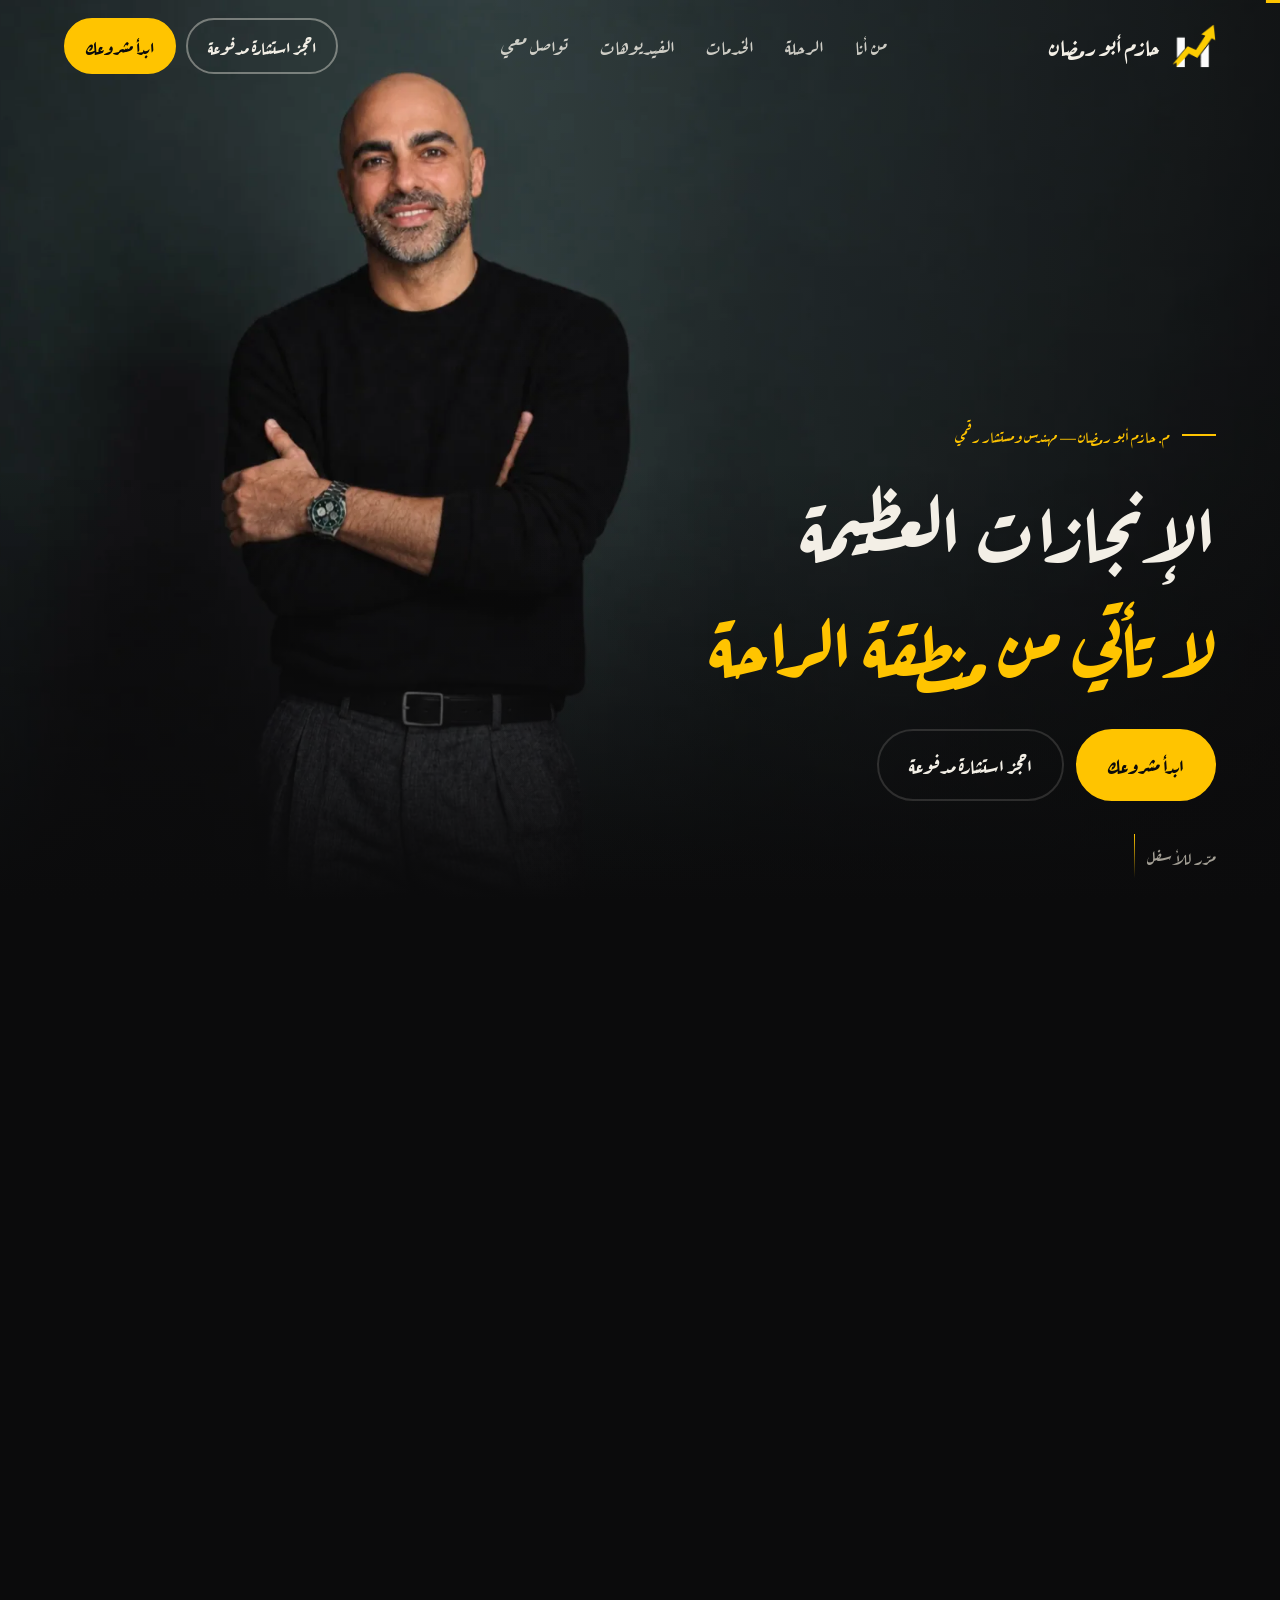
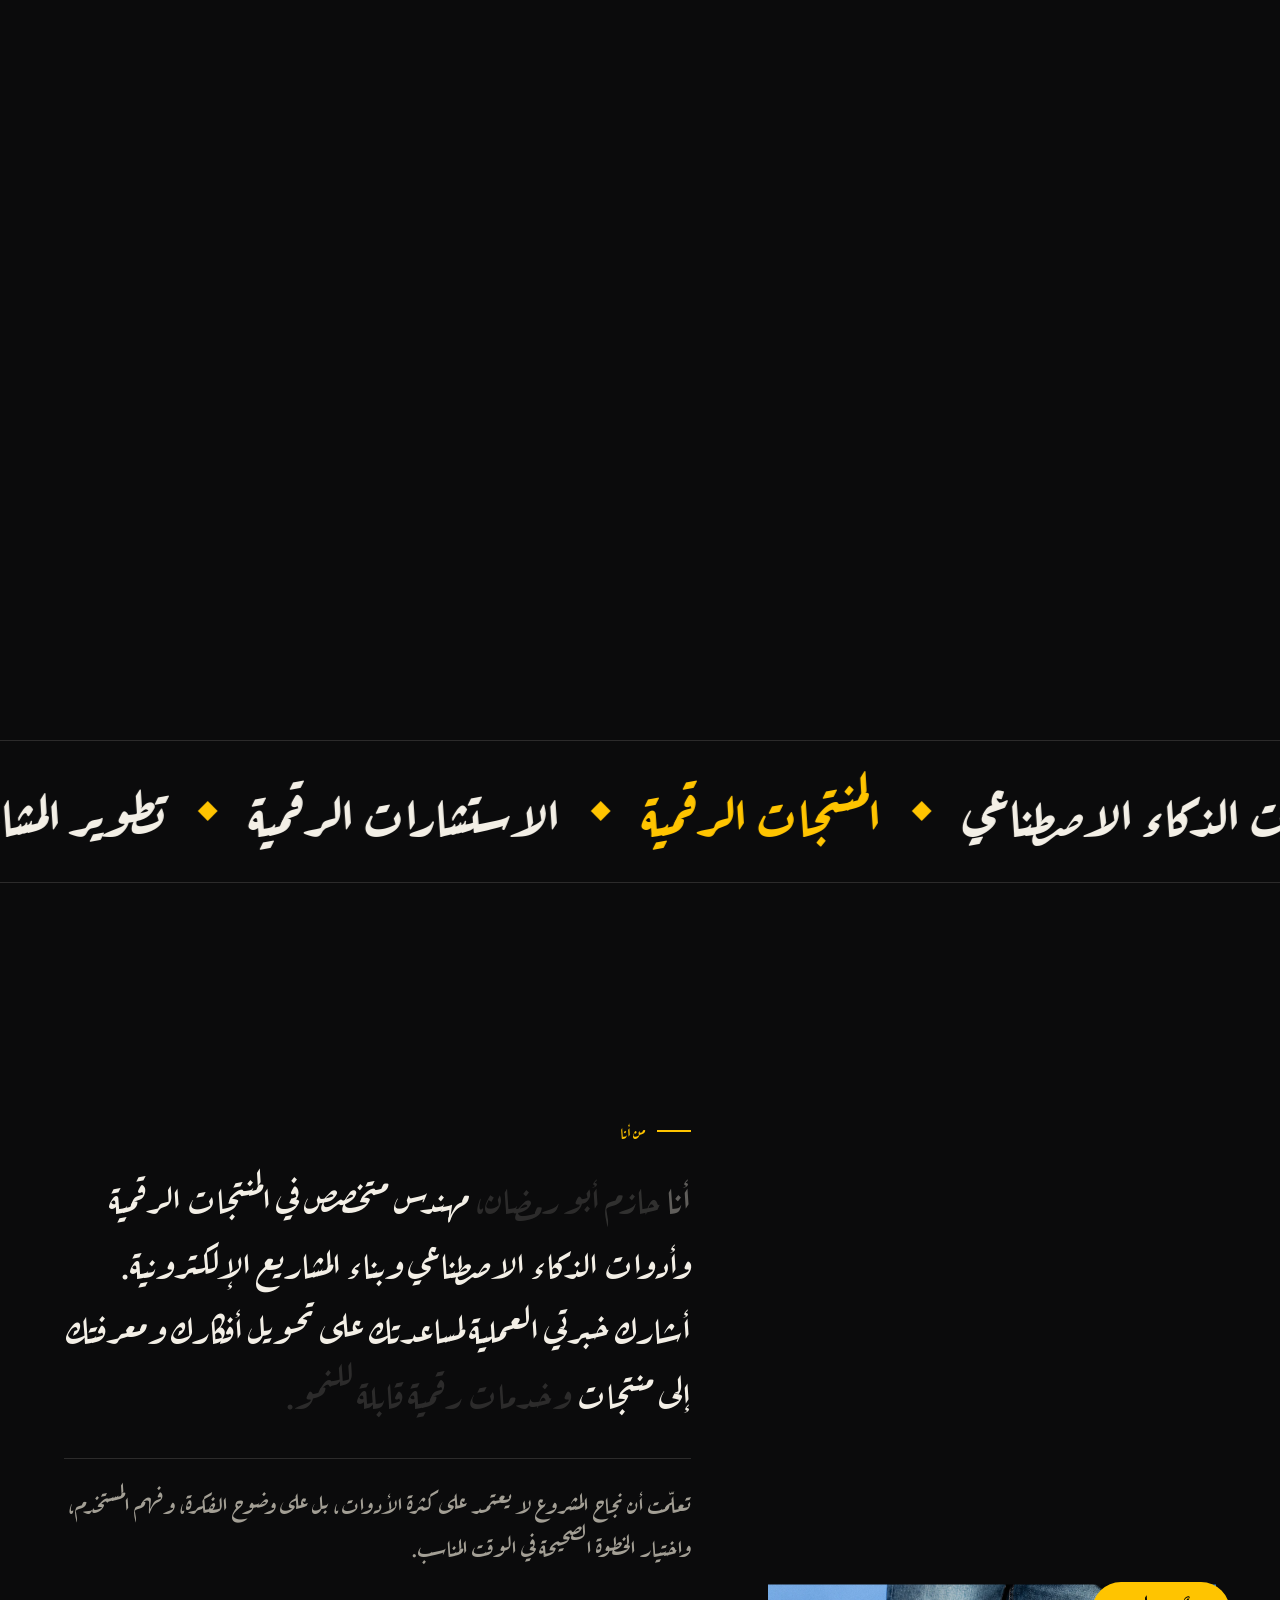
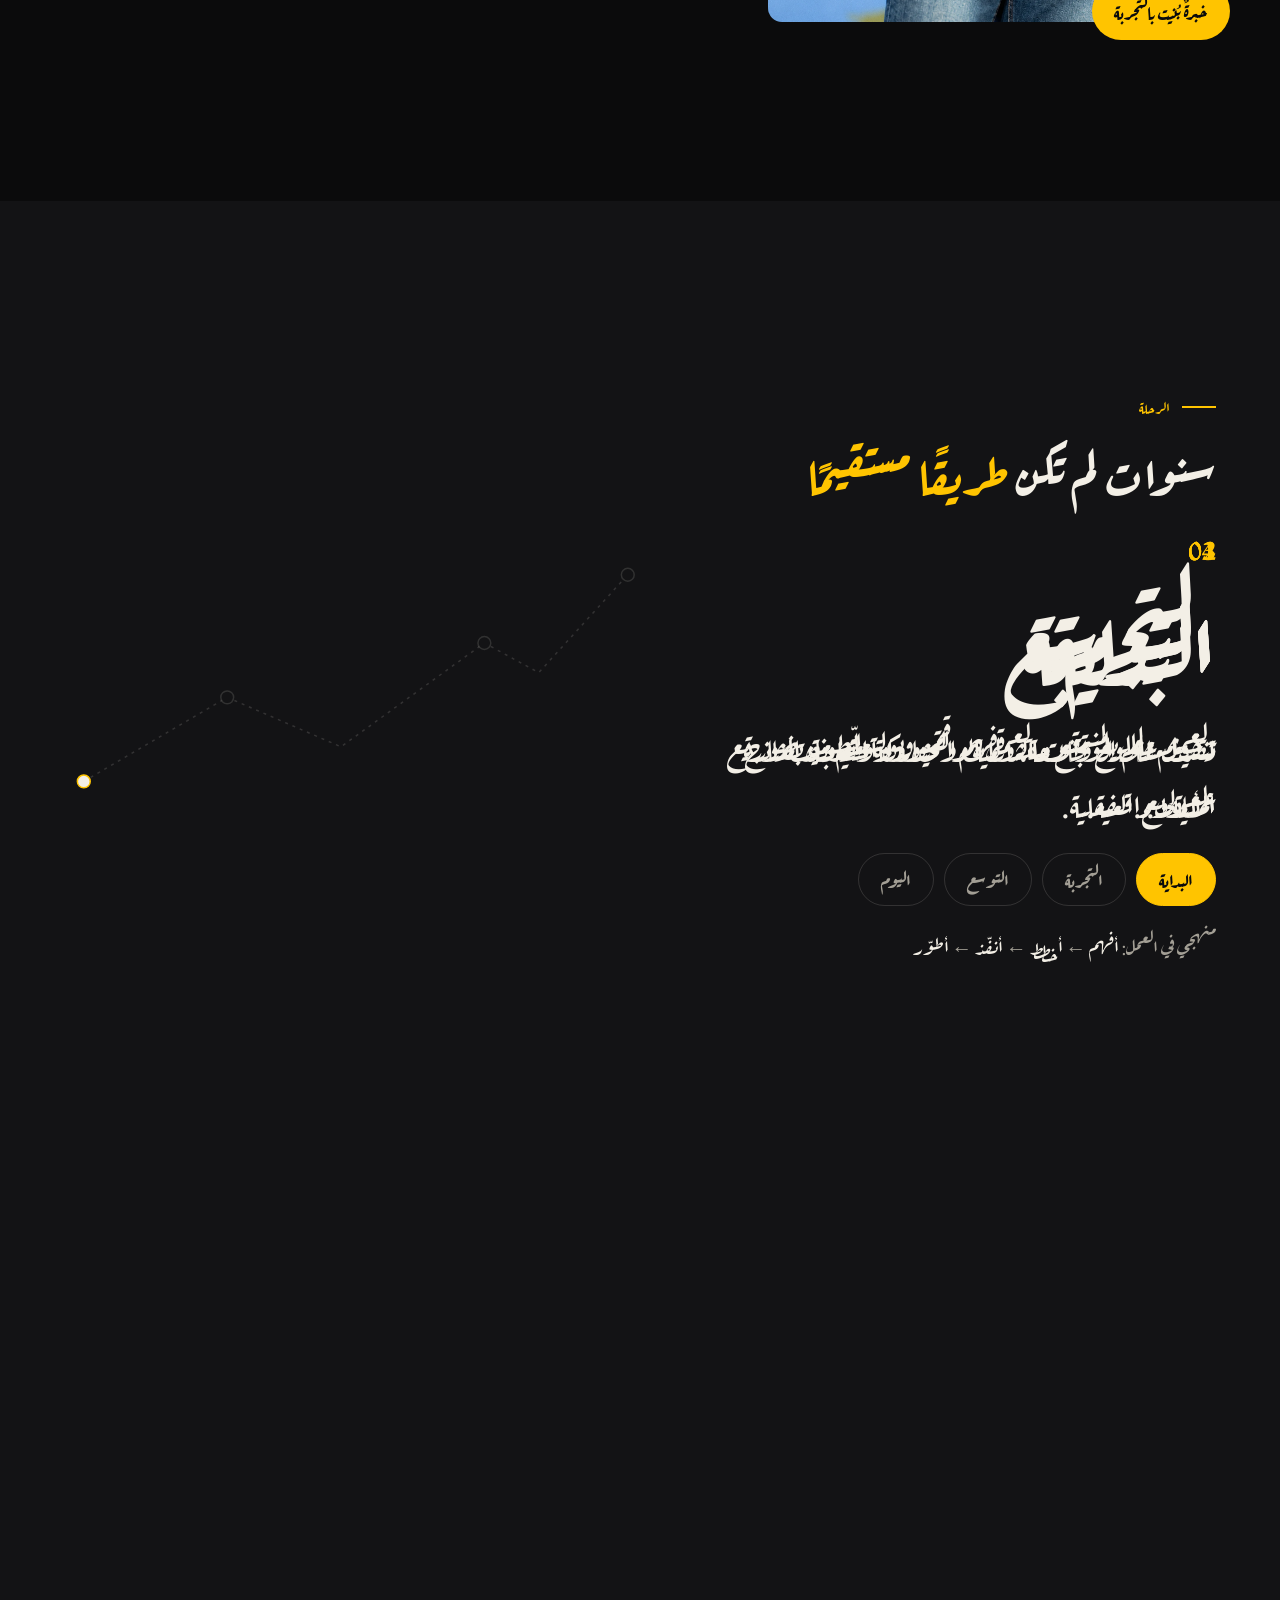
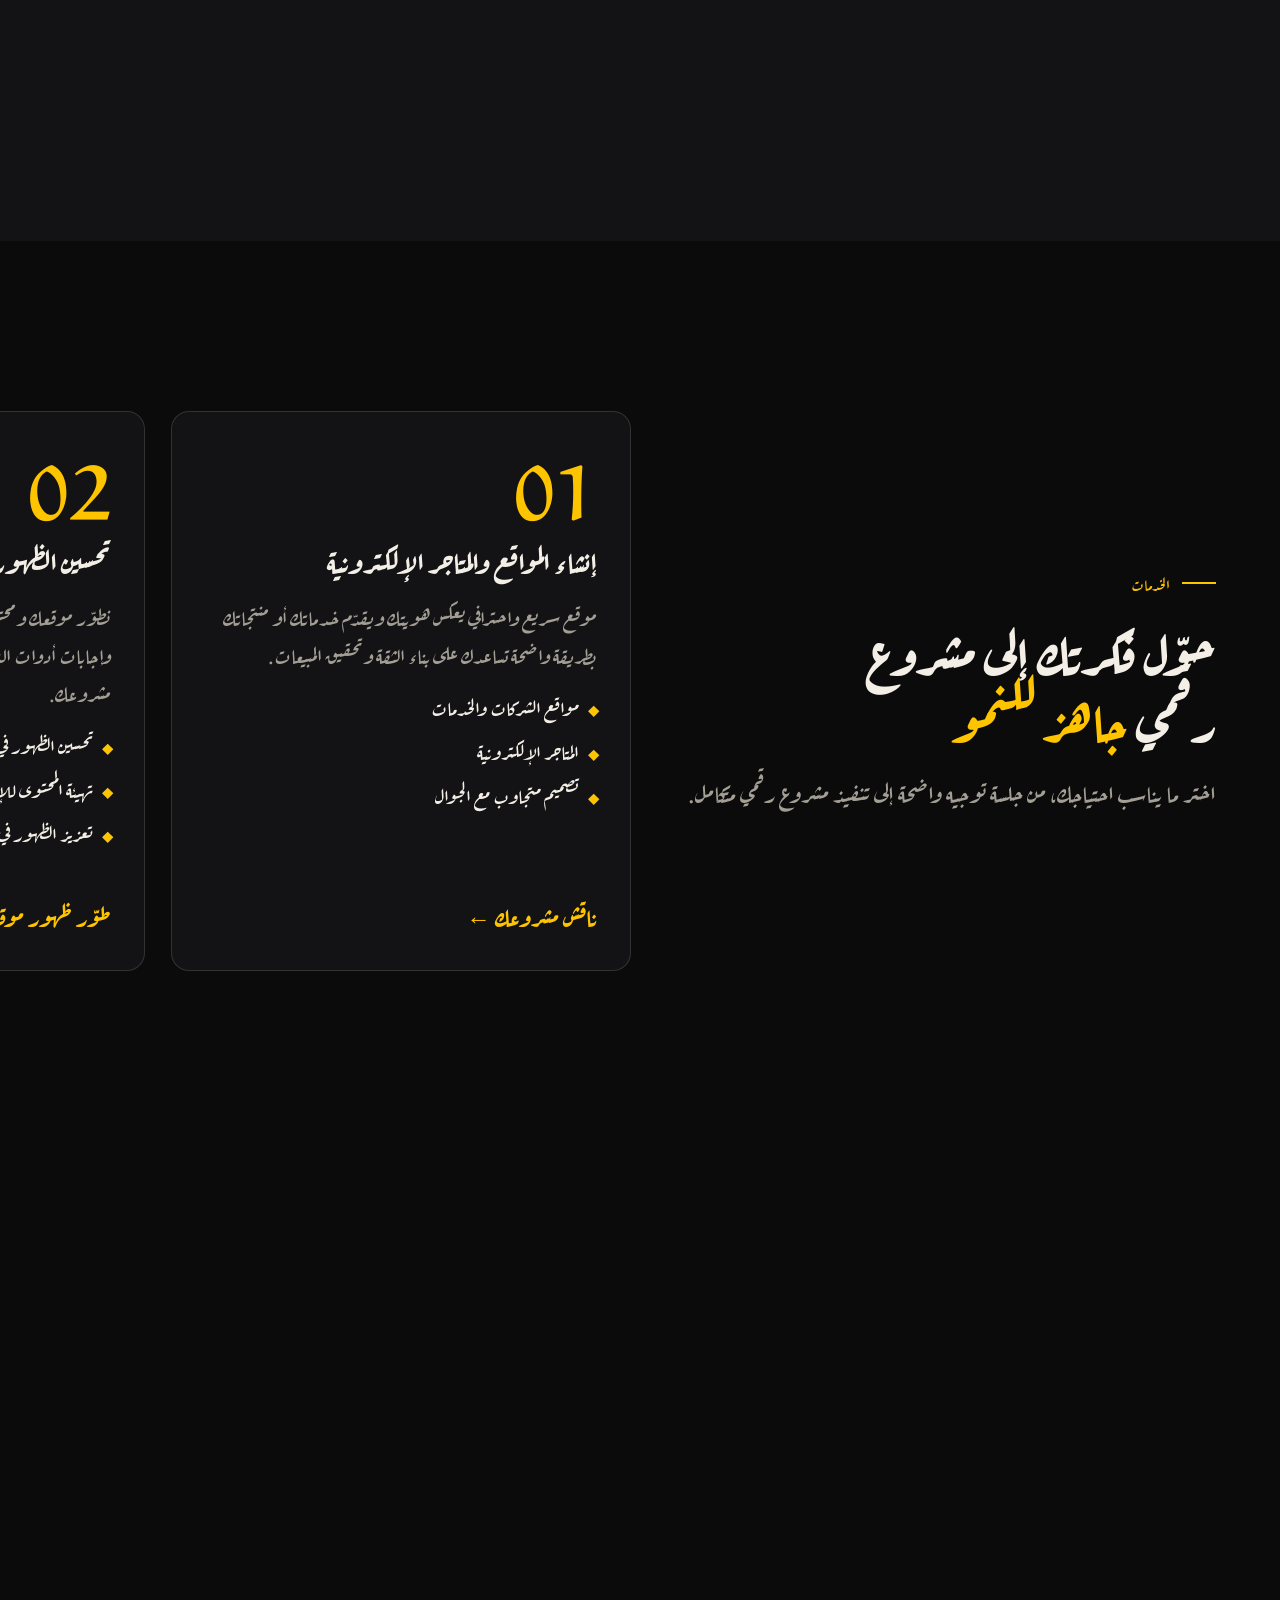
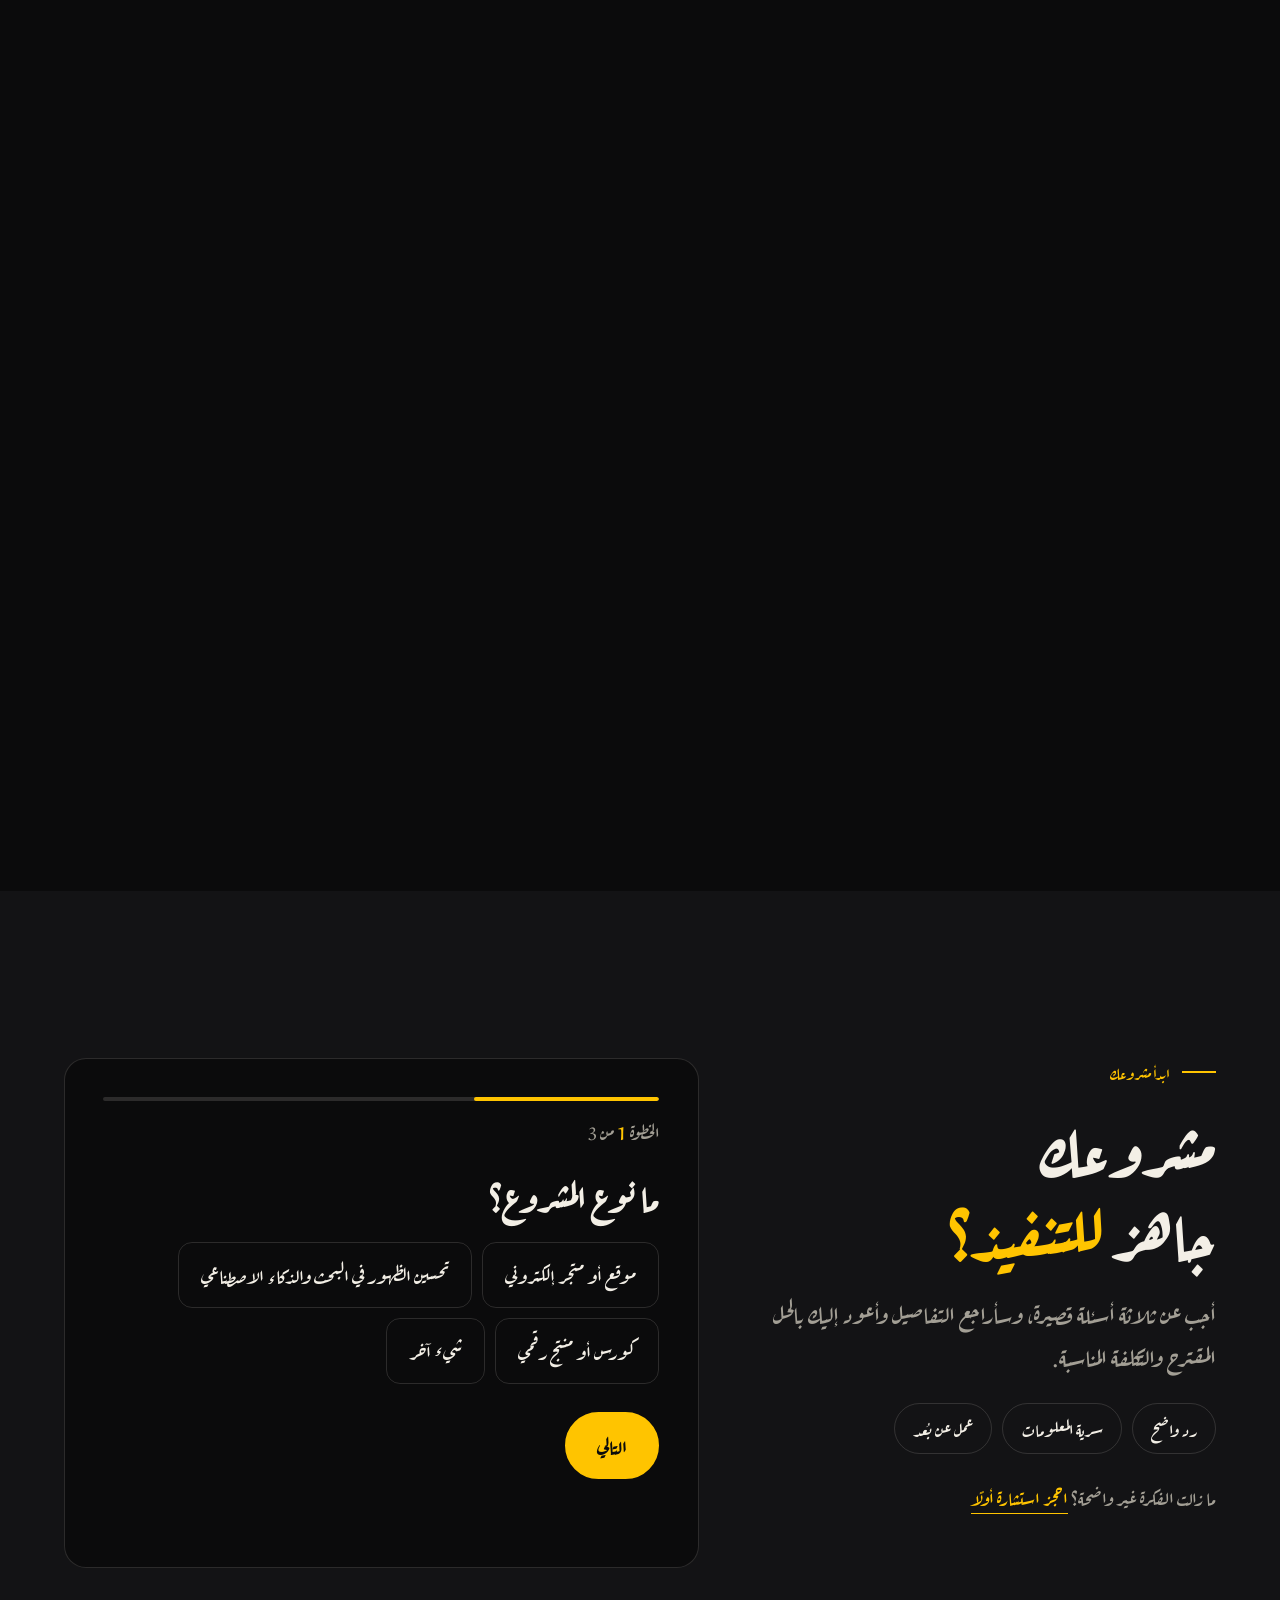
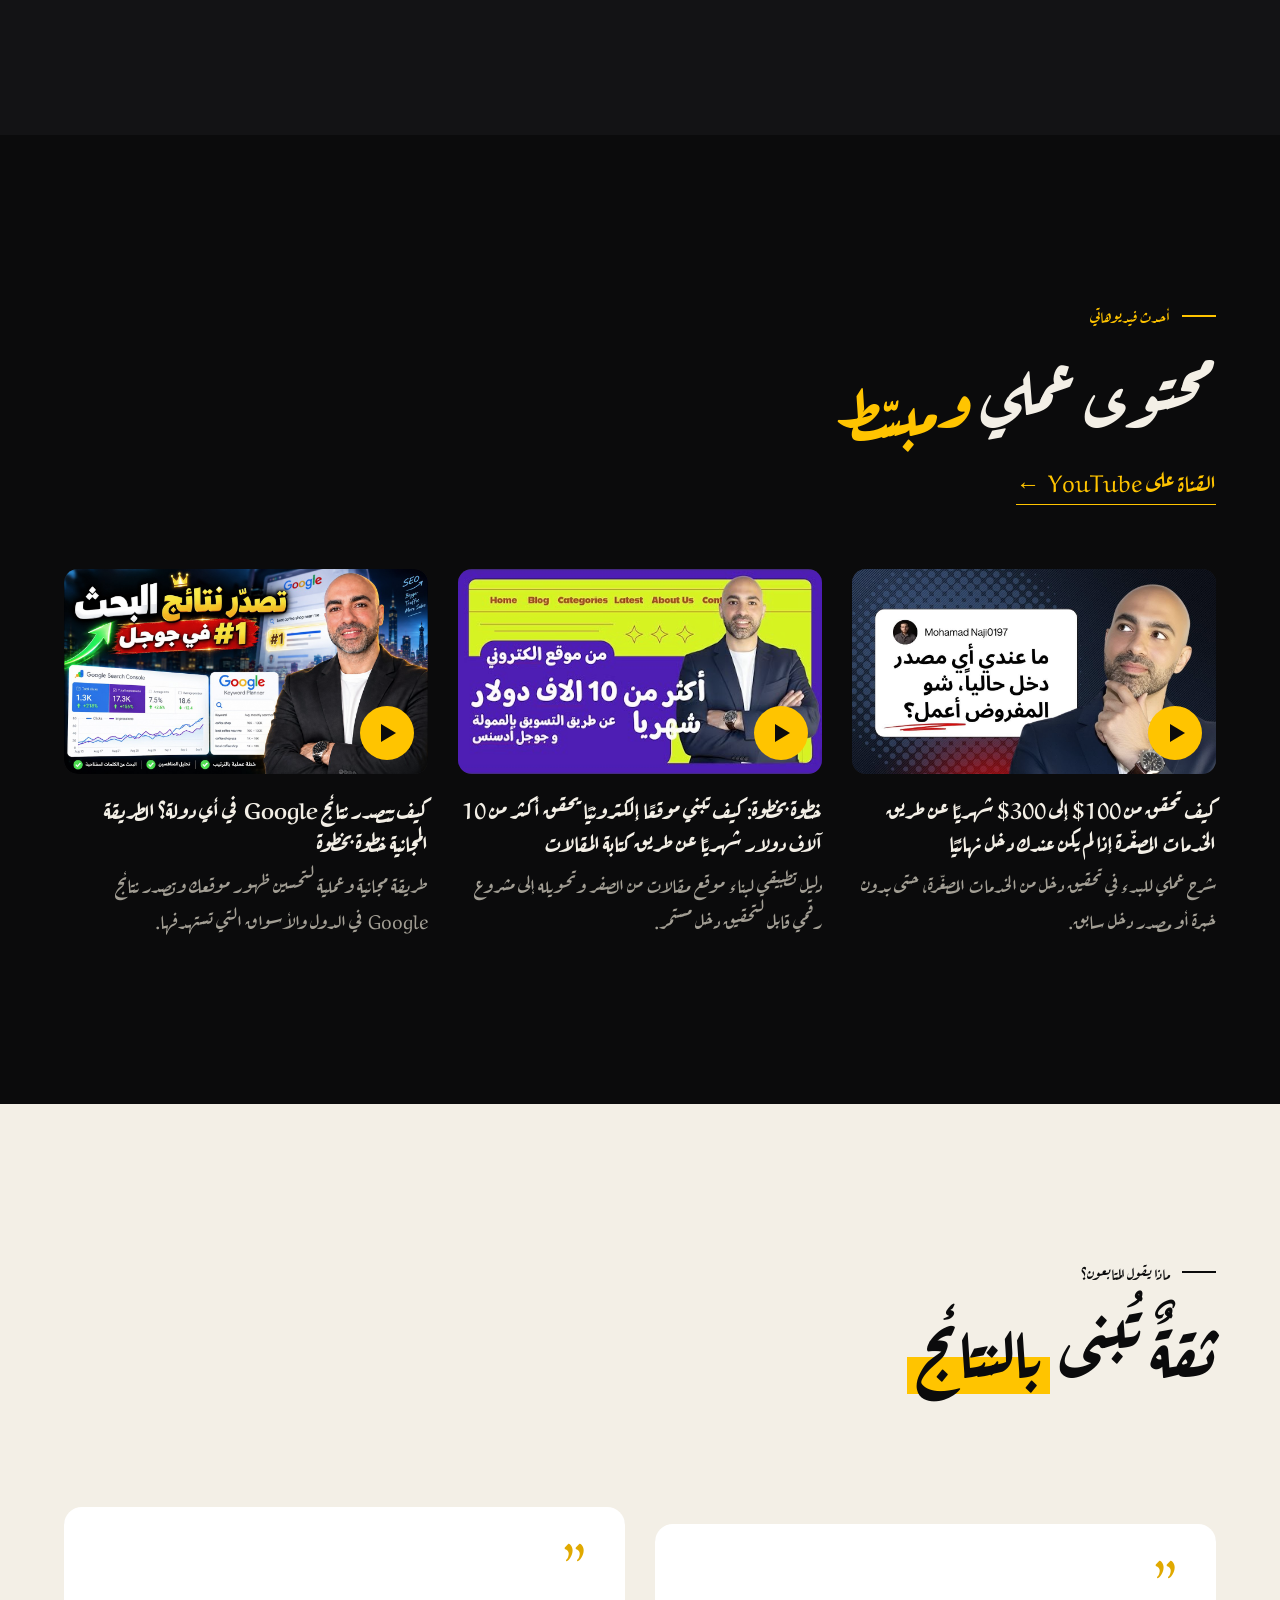
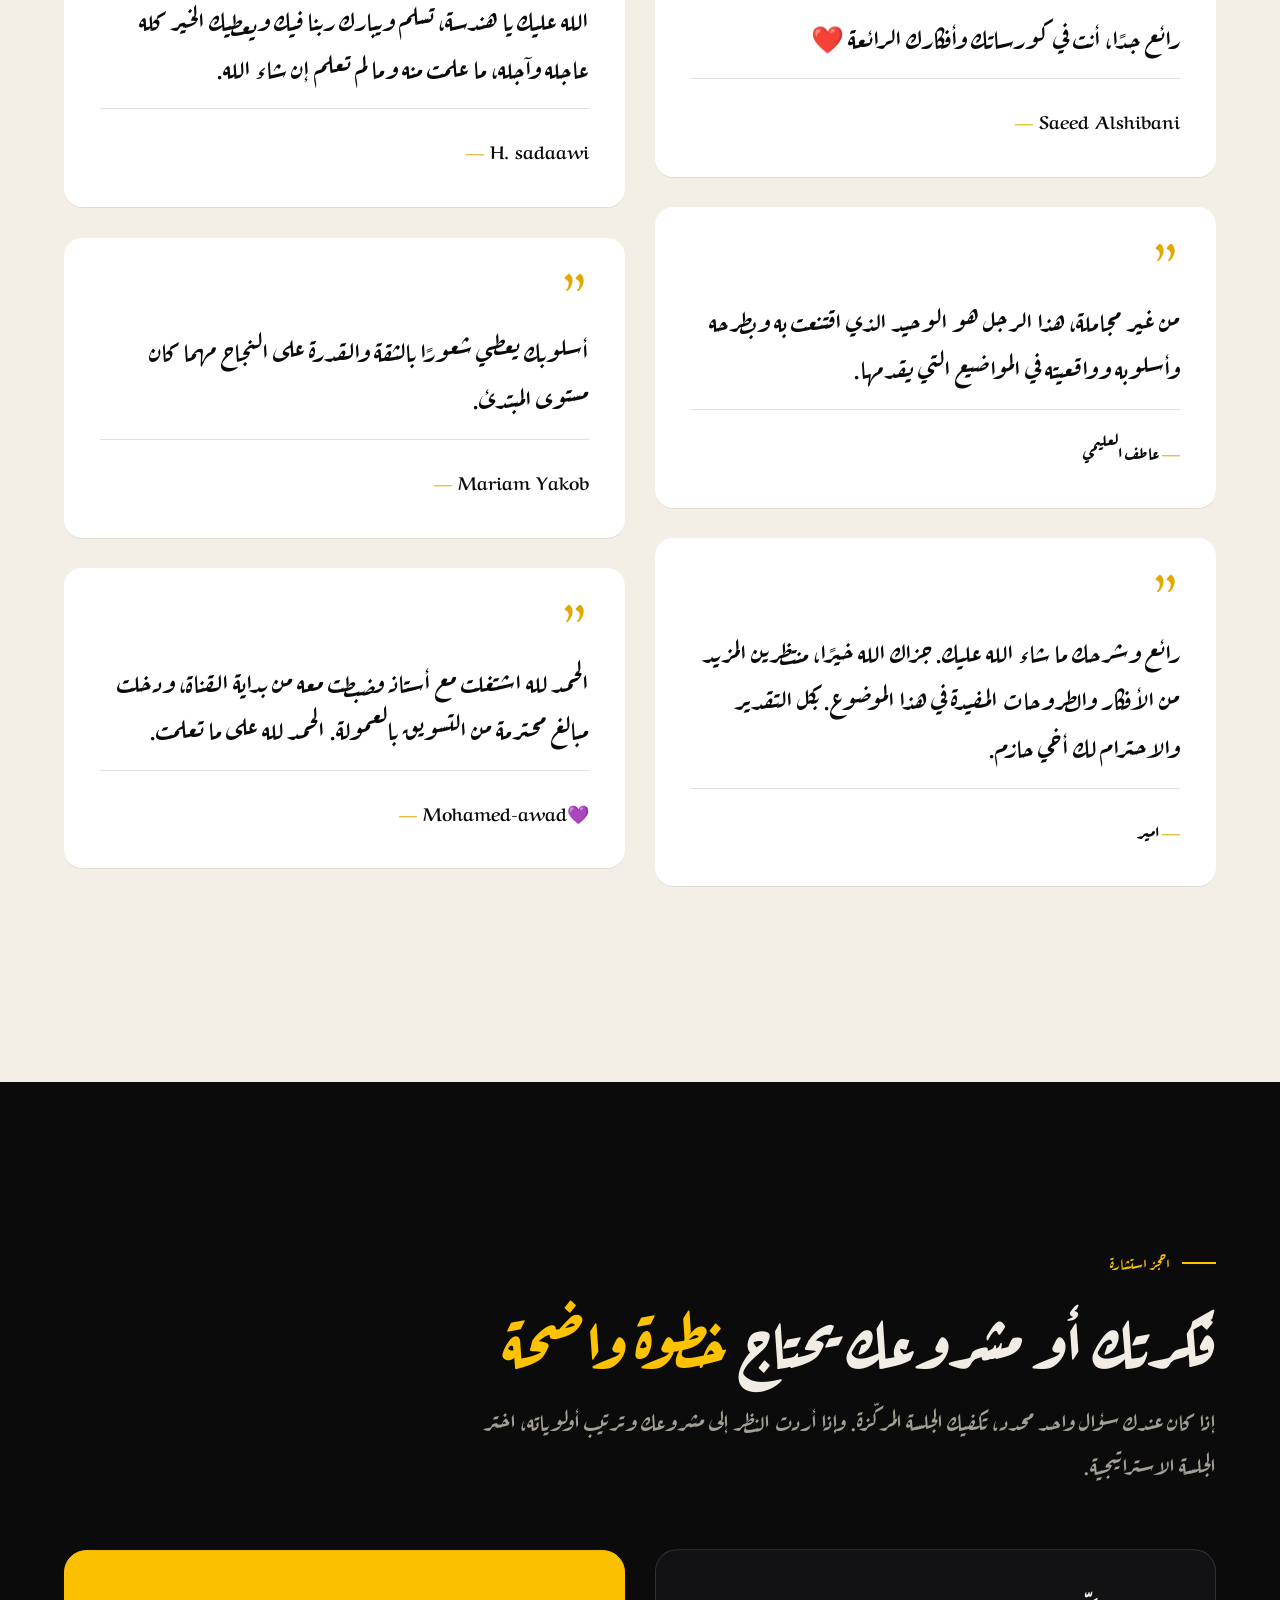
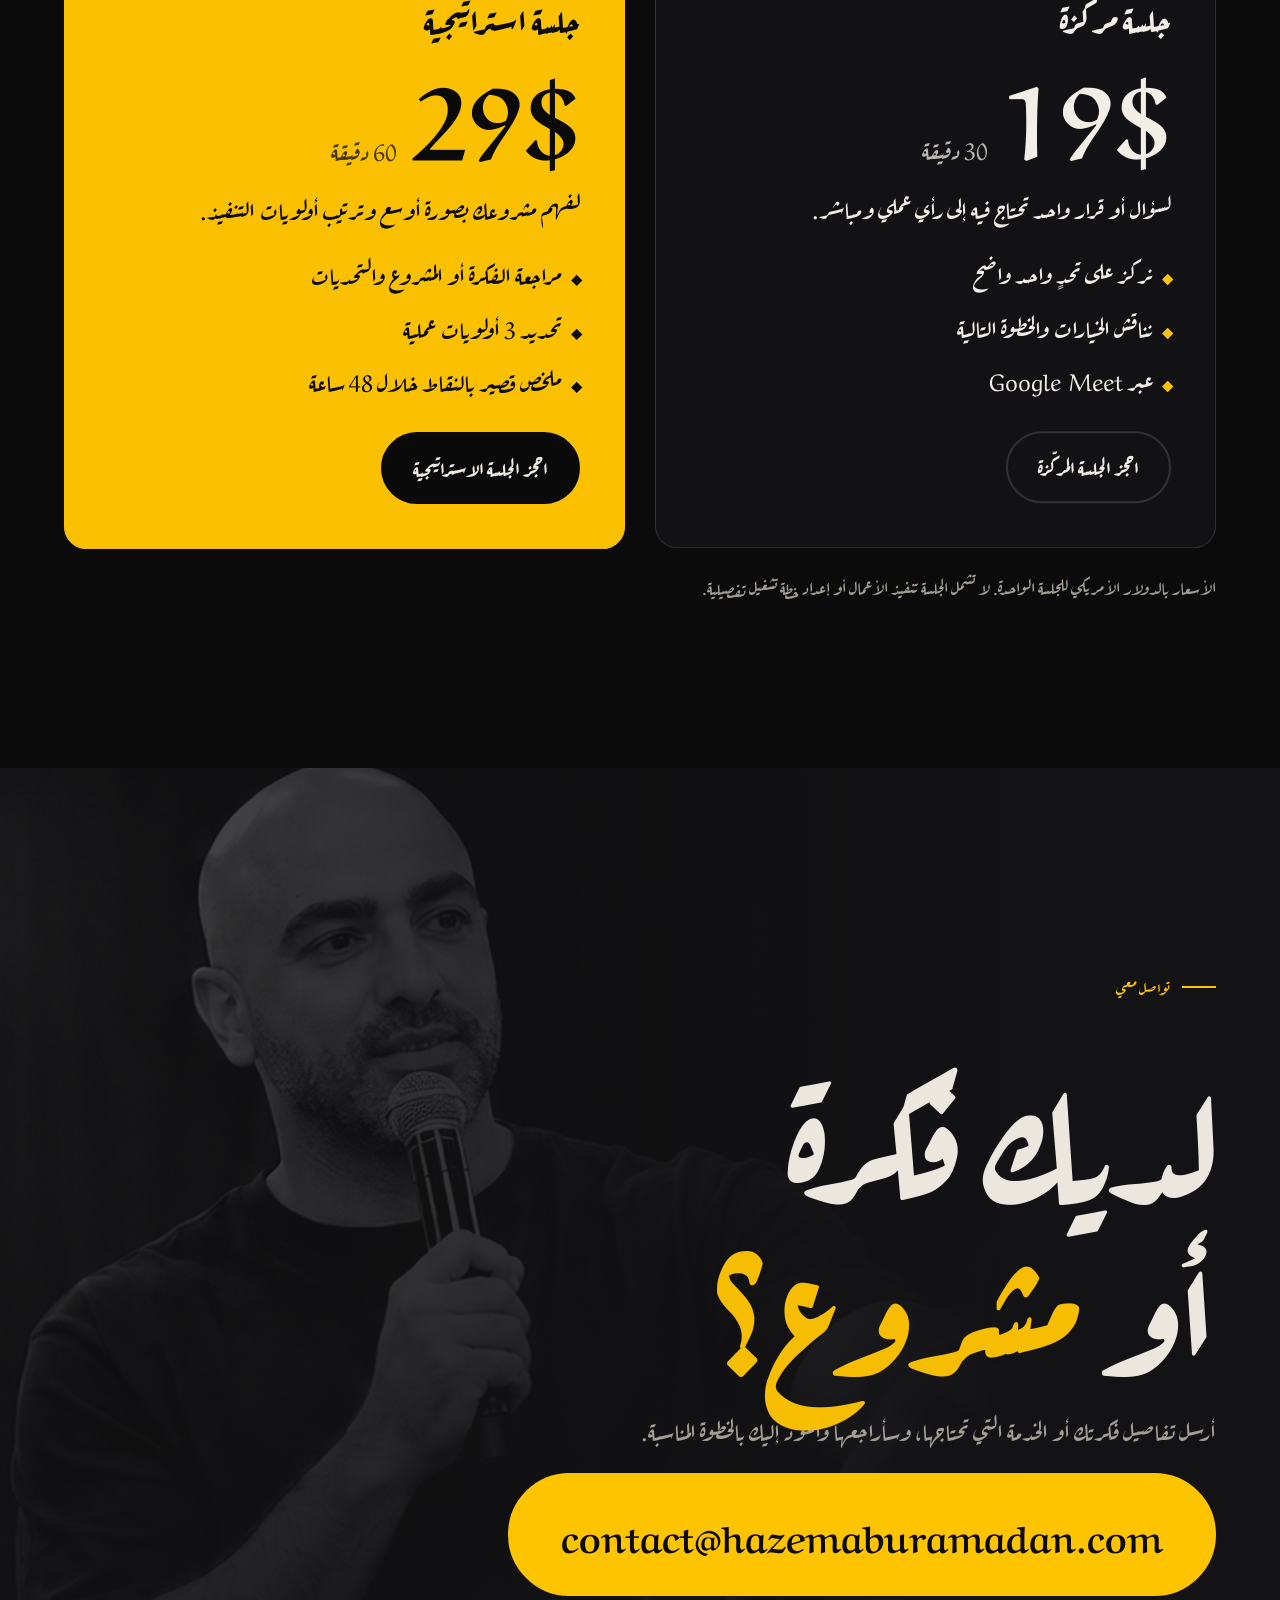
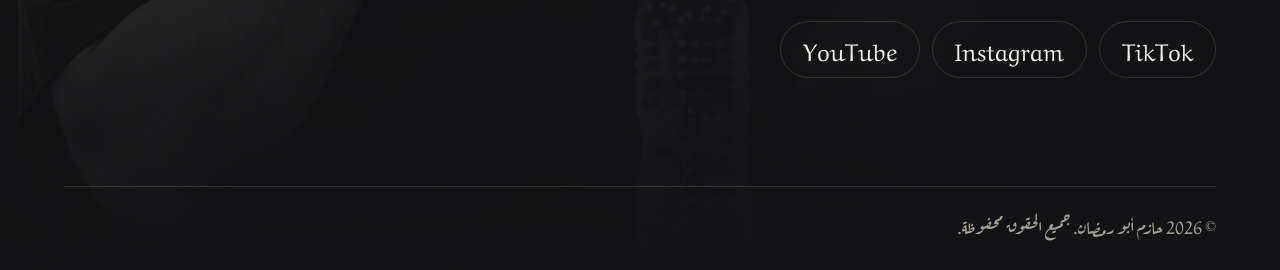
==== commit 88f07ac1: "Show comment authors and speed up the hero scroll" ====
--- a/index.html
+++ b/index.html
@@ -276,14 +276,14 @@
   </div>
   <div class="voices__cols">
     <div class="voices__col" data-speed="-60">
-      <blockquote>من غير مجاملة، هذا الرجل هو الوحيد الذي اقتنعت به وبطرحه وأسلوبه وواقعيته في المواضيع التي يقدمها.</blockquote>
-      <blockquote>أسلوبك يعطي شعورًا بالثقة والقدرة على النجاح مهما كان مستوى المبتدئ.</blockquote>
-      <blockquote>رائع جدًا، أنت في كورساتك وأفكارك الرائعة ❤️</blockquote>
+      <blockquote><p>رائع جدًا، أنت في كورساتك وأفكارك الرائعة ❤️</p><footer><cite dir="auto">Saeed Alshibani</cite></footer></blockquote>
+      <blockquote><p>من غير مجاملة، هذا الرجل هو الوحيد الذي اقتنعت به وبطرحه وأسلوبه وواقعيته في المواضيع التي يقدمها.</p><footer><cite dir="auto">عاطف العليمي</cite></footer></blockquote>
+      <blockquote><p>رائع وشرحك ما شاء الله عليك. جزاك الله خيرًا، منتظرين المزيد من الأفكار والطروحات المفيدة في هذا الموضوع. بكل التقدير والاحترام لك أخي حازم.</p><footer><cite dir="auto">امير</cite></footer></blockquote>
     </div>
     <div class="voices__col" data-speed="60">
-      <blockquote>الحمد لله اشتغلت مع أستاذ وضبطت معه من بداية القناة، ودخلت مبالغ محترمة من التسويق بالعمولة. الحمد لله على ما تعلمت.</blockquote>
-      <blockquote>رائع وشرحك ما شاء الله عليك. جزاك الله خيرًا، منتظرين المزيد من الأفكار والطروحات المفيدة في هذا الموضوع.</blockquote>
-      <blockquote>الله عليك يا هندسة، تسلم ويبارك ربنا فيك ويعطيك الخير كله عاجله وآجله.</blockquote>
+      <blockquote><p>الله عليك يا هندسة، تسلم ويبارك ربنا فيك ويعطيك الخير كله عاجله وآجله، ما علمت منه وما لم تعلم إن شاء الله.</p><footer><cite dir="auto">H. sadaawi</cite></footer></blockquote>
+      <blockquote><p>أسلوبك يعطي شعورًا بالثقة والقدرة على النجاح مهما كان مستوى المبتدئ.</p><footer><cite dir="auto">Mariam Yakob</cite></footer></blockquote>
+      <blockquote><p>الحمد لله اشتغلت مع أستاذ وضبطت معه من بداية القناة، ودخلت مبالغ محترمة من التسويق بالعمولة. الحمد لله على ما تعلمت.</p><footer><cite dir="auto">Mohamed-awad💜</cite></footer></blockquote>
     </div>
   </div>
 </section>
--- a/assets/css/style.css
+++ b/assets/css/style.css
@@ -108,7 +108,7 @@
 @media (max-width: 860px) { .nav { display: none; } }
 
 /* ---------- hero ---------- */
-.hero { position: relative; height: 420vh; }
+.hero { position: relative; height: 260vh; }
 .hero__stage { position: sticky; top: 0; height: 100vh; height: 100svh; overflow: hidden; background: #0f1414; }
 .hero__canvas, .hero__poster { position: absolute; inset: 0; width: 100%; height: 100%; object-fit: cover; object-position: 25% 20%; }
 .hero__canvas { z-index: 1; opacity: 0; transition: opacity .5s; }
@@ -133,8 +133,9 @@
 @keyframes cue { 0% { transform: scaleY(0); } 60% { transform: scaleY(1); } 100% { transform: scaleY(1); opacity: 0; } }
 @media (max-width: 860px) and (orientation: portrait) {
   .hero__canvas, .hero__poster { object-position: 50% 100%; }
-  .hero__scrim { background: linear-gradient(to bottom, rgba(11,11,12,.8) 0%, rgba(11,11,12,.35) 34%, rgba(11,11,12,0) 52%), linear-gradient(to top, rgba(11,11,12,1) 0%, rgba(11,11,12,0) 16%); }
-  .hero__copy { width: auto; inset-inline: var(--pad); justify-content: flex-start; padding-block: 92px 0; }
+  .hero__scrim { background: linear-gradient(to bottom, rgba(11,11,12,.55) 0%, rgba(11,11,12,0) 16%), linear-gradient(to top, rgba(11,11,12,1) 0%, rgba(11,11,12,.82) 22%, rgba(11,11,12,.45) 40%, rgba(11,11,12,0) 56%); }
+  .hero__copy { width: auto; inset-inline: var(--pad); justify-content: flex-end; padding-block: 0 clamp(64px, 9vh, 96px); }
+  .hero h1 { font-size: clamp(34px, 10vw, 46px); }
   .hero .hero__copy h2 { margin-bottom: 18px; }
   .hero__cta .btn { padding: 12px 22px; font-size: 19px; }
   .hero__cue { inset-inline-start: auto; inset-inline-end: var(--pad); }
@@ -240,6 +241,9 @@
 .voices__col { display: grid; gap: clamp(16px, 2.4vw, 36px); align-content: start; }
 .voices__col:nth-child(2) { padding-top: clamp(30px, 8vw, 130px); }
 .voices blockquote { background: #fff; border-radius: 18px; padding: clamp(22px, 2.8vw, 44px); font-family: var(--display); font-weight: 500; font-size: clamp(21px, 2.07vw, 31px); line-height: 1.8; position: relative; box-shadow: 0 1px 0 rgba(11,11,12,.08); }
+.voices blockquote footer { margin-top: 18px; padding-top: 14px; border-top: 1px solid rgba(11,11,12,.12); }
+.voices blockquote cite { font-style: normal; font-weight: 700; font-size: clamp(18px, 1.4vw, 21px); color: var(--ink); unicode-bidi: plaintext; }
+.voices blockquote cite::before { content: "— "; color: var(--yellow-deep); }
 .voices blockquote::before { content: "”"; display: block; font-family: var(--display); font-weight: 900; font-size: 64px; line-height: .6; color: var(--yellow-deep); margin-bottom: 14px; }
 @media (max-width: 700px) { .voices__cols { grid-template-columns: 1fr; } .voices__col:nth-child(2) { padding-top: 0; } }
 
